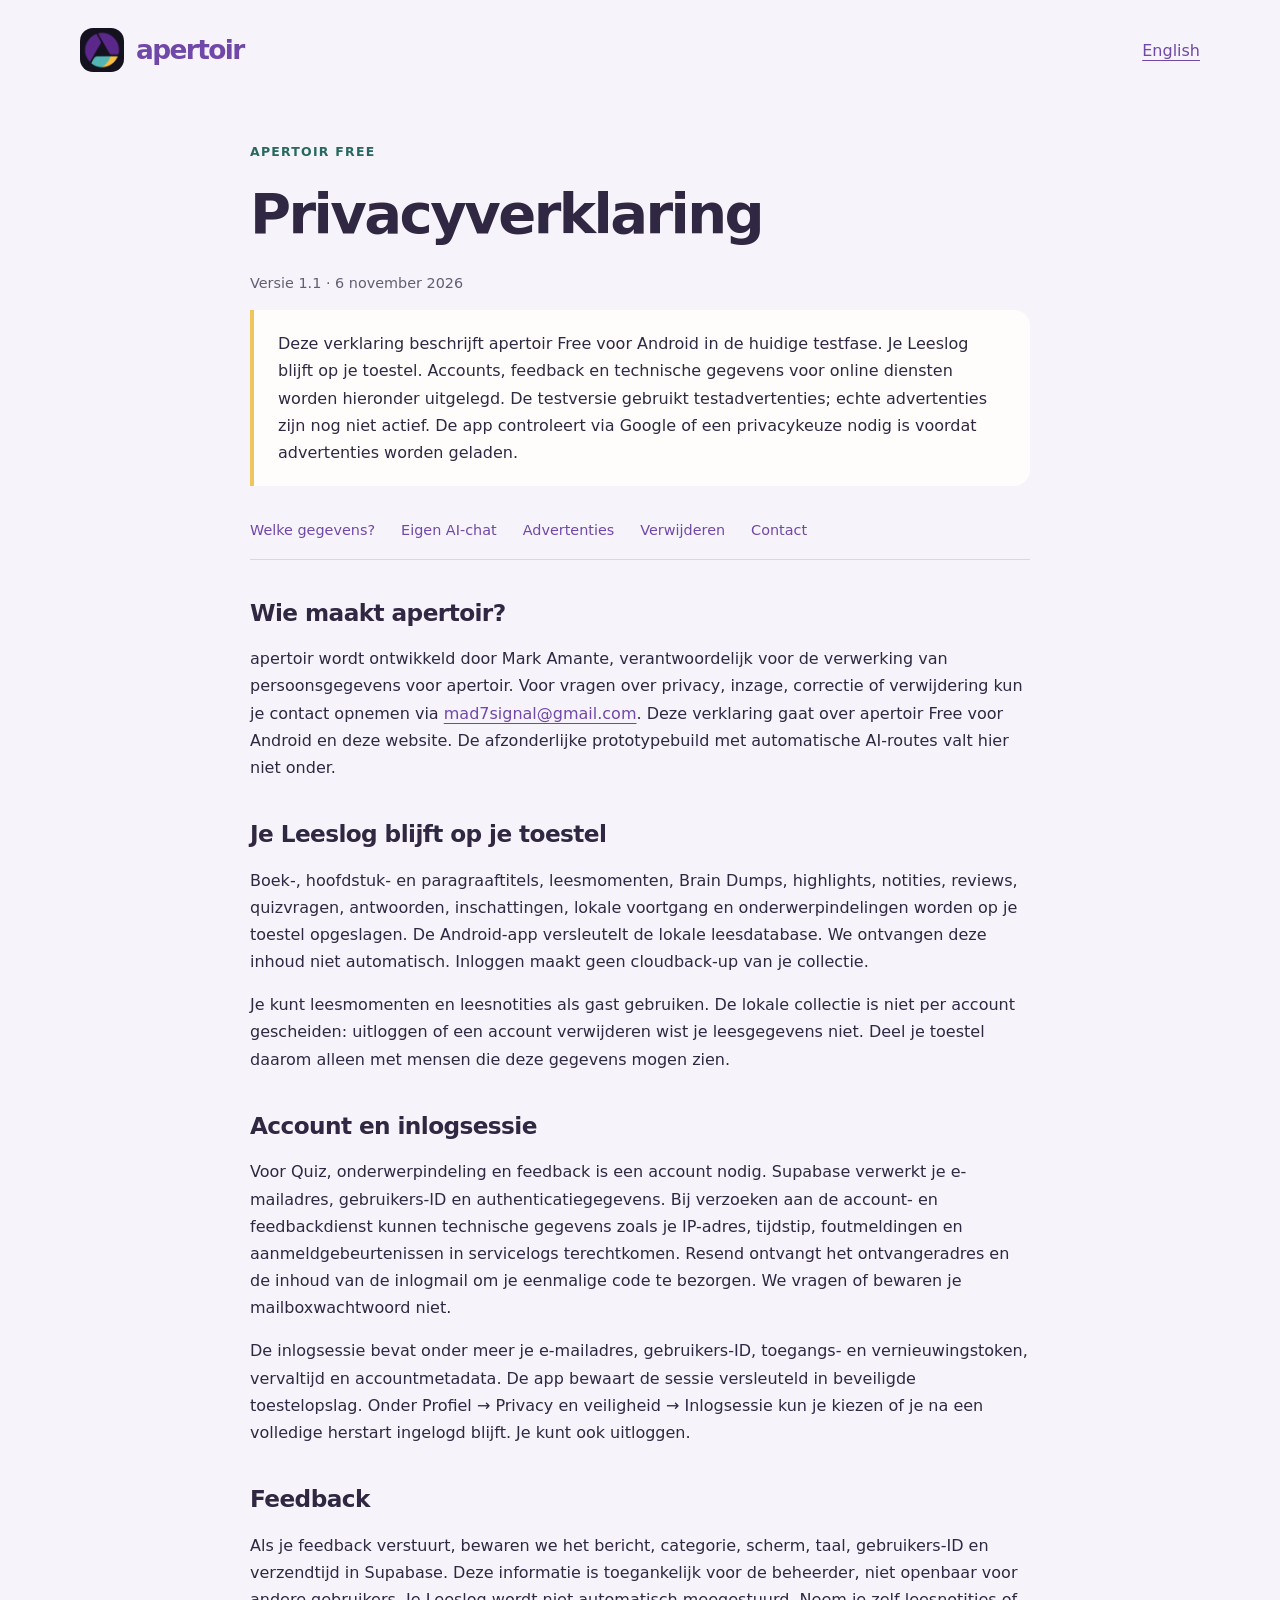
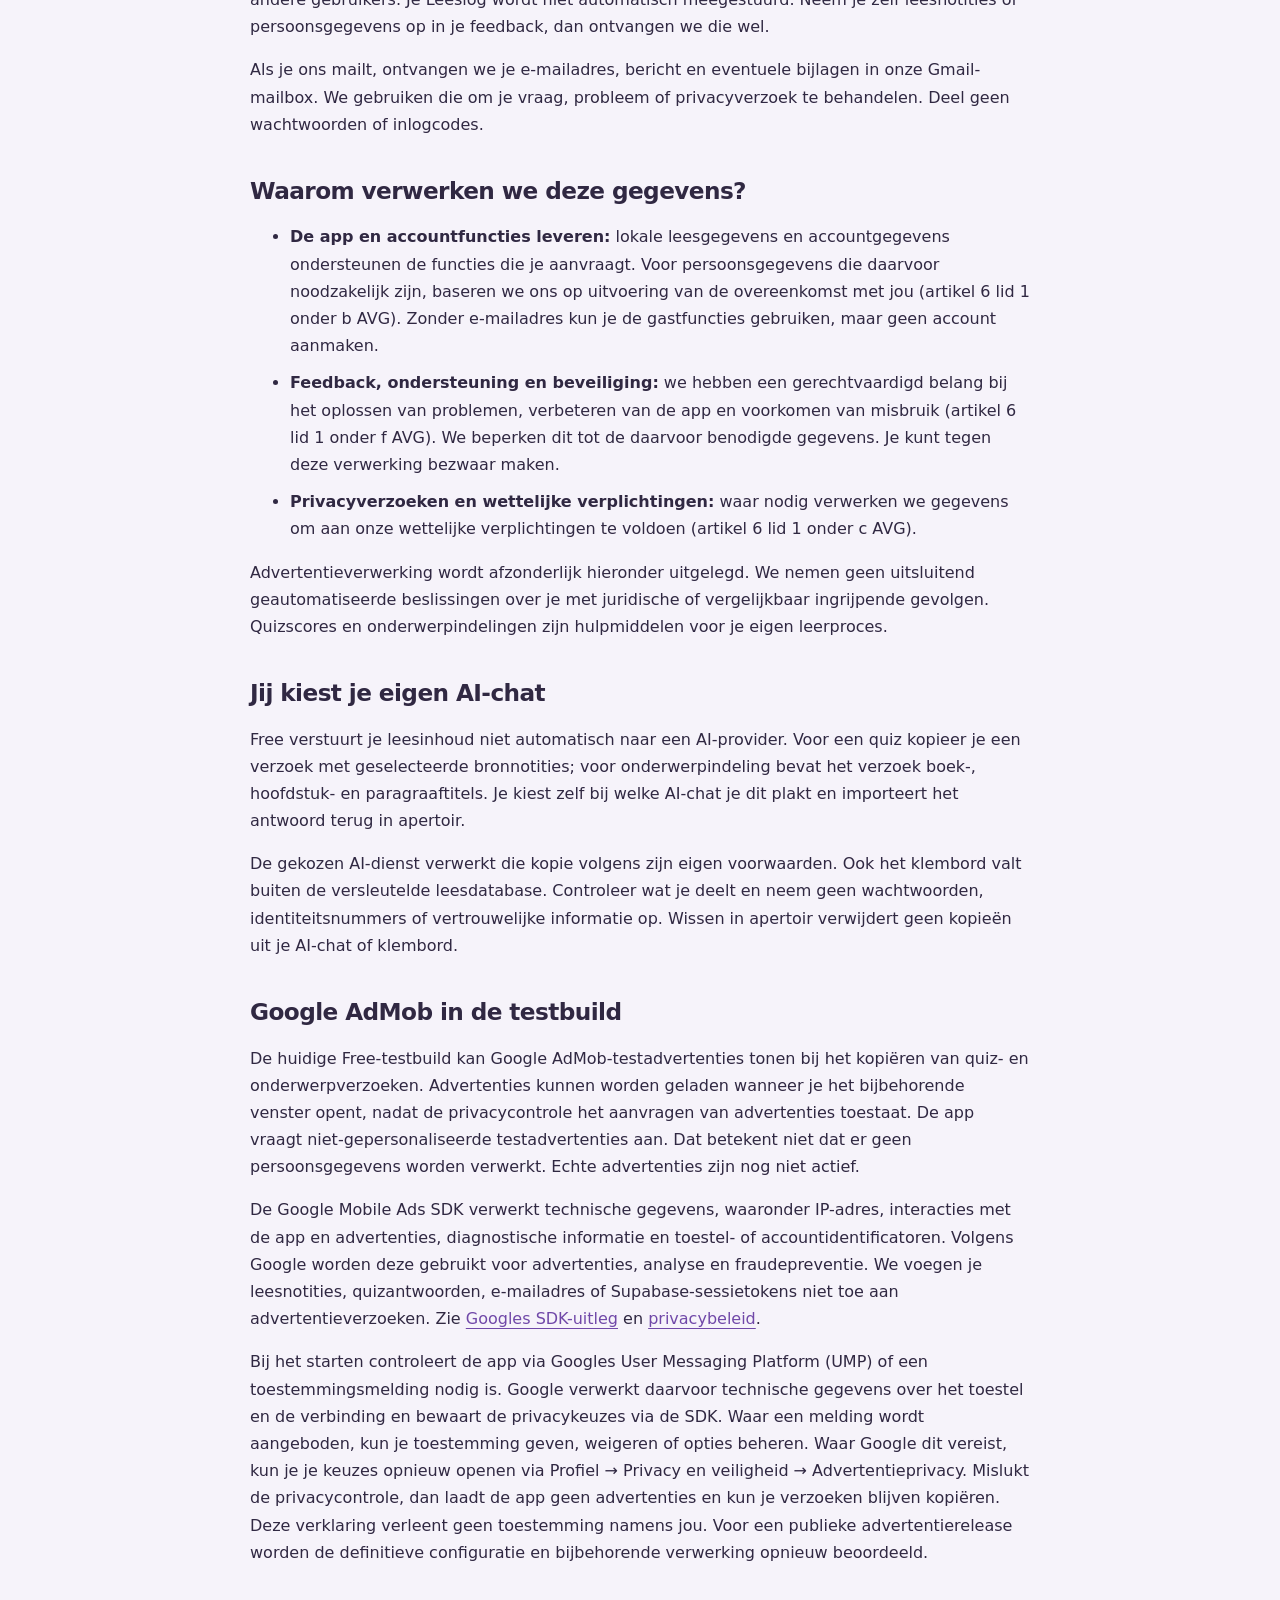
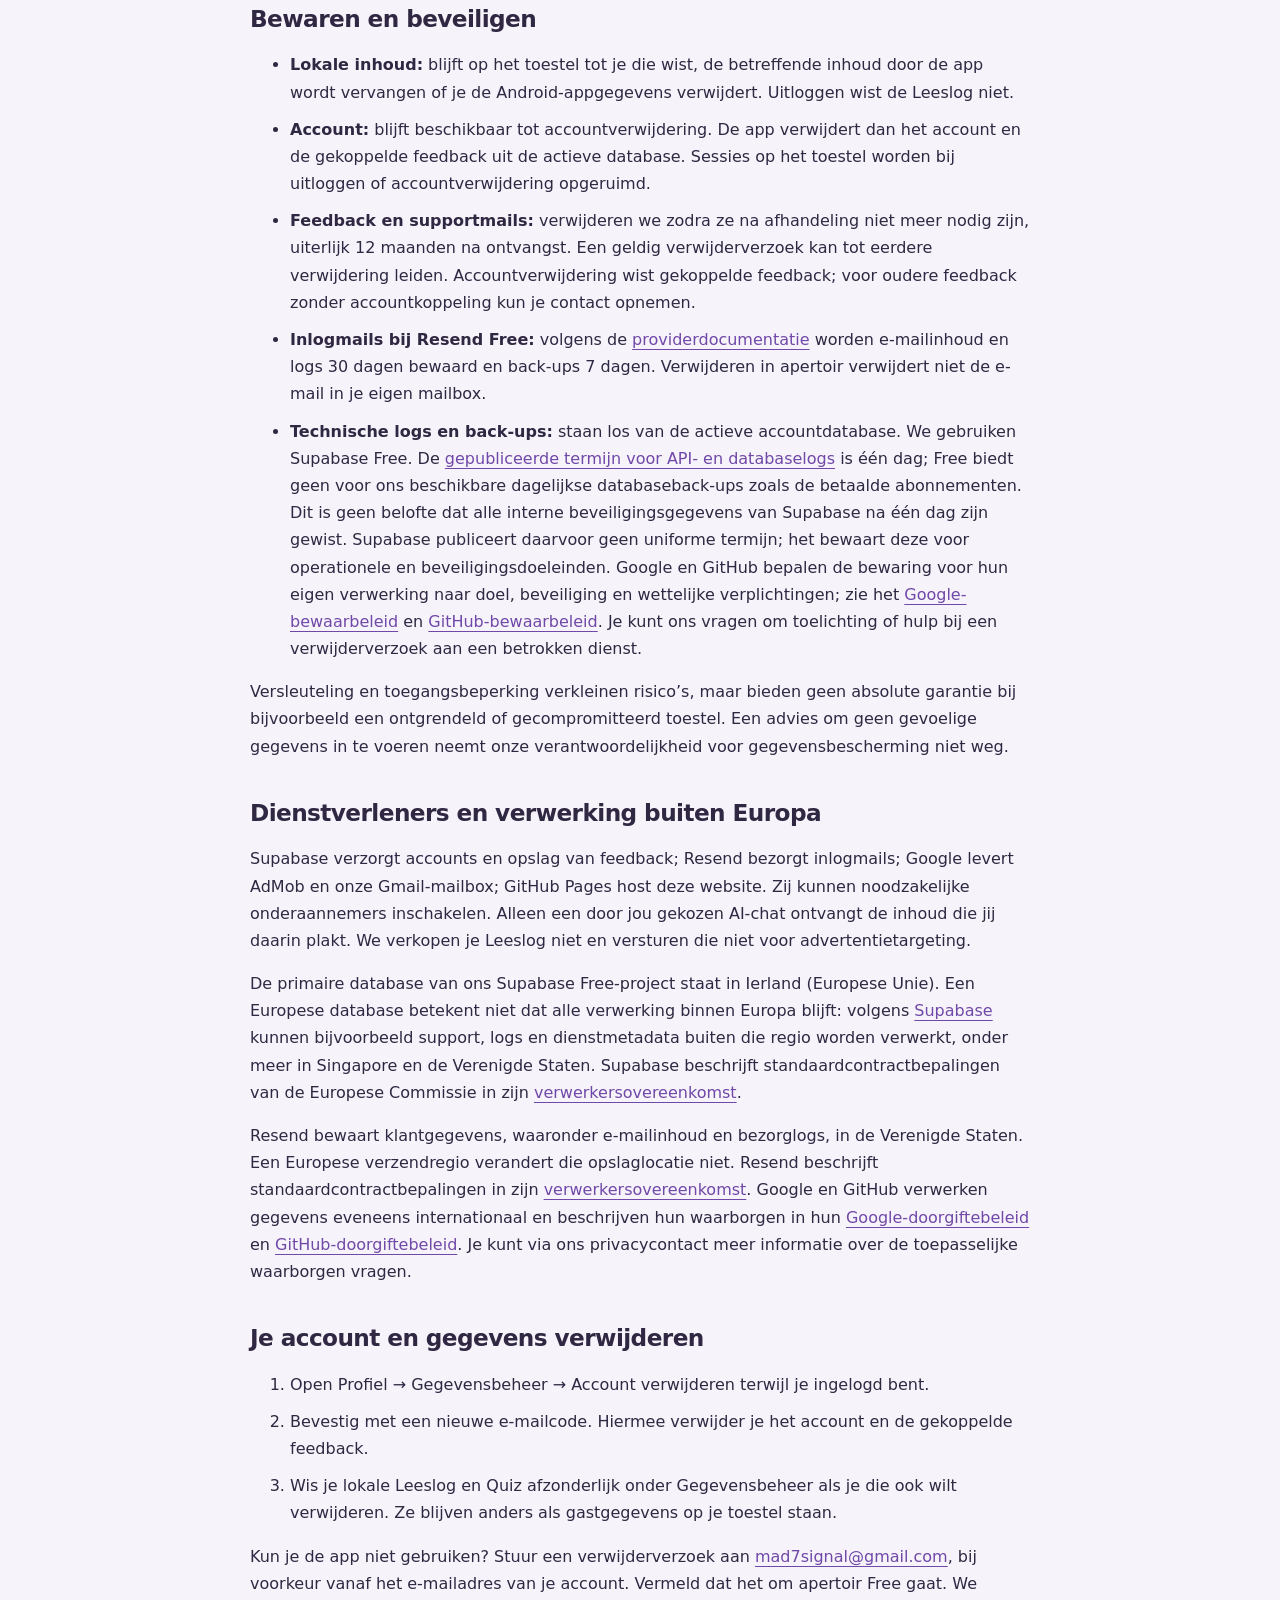
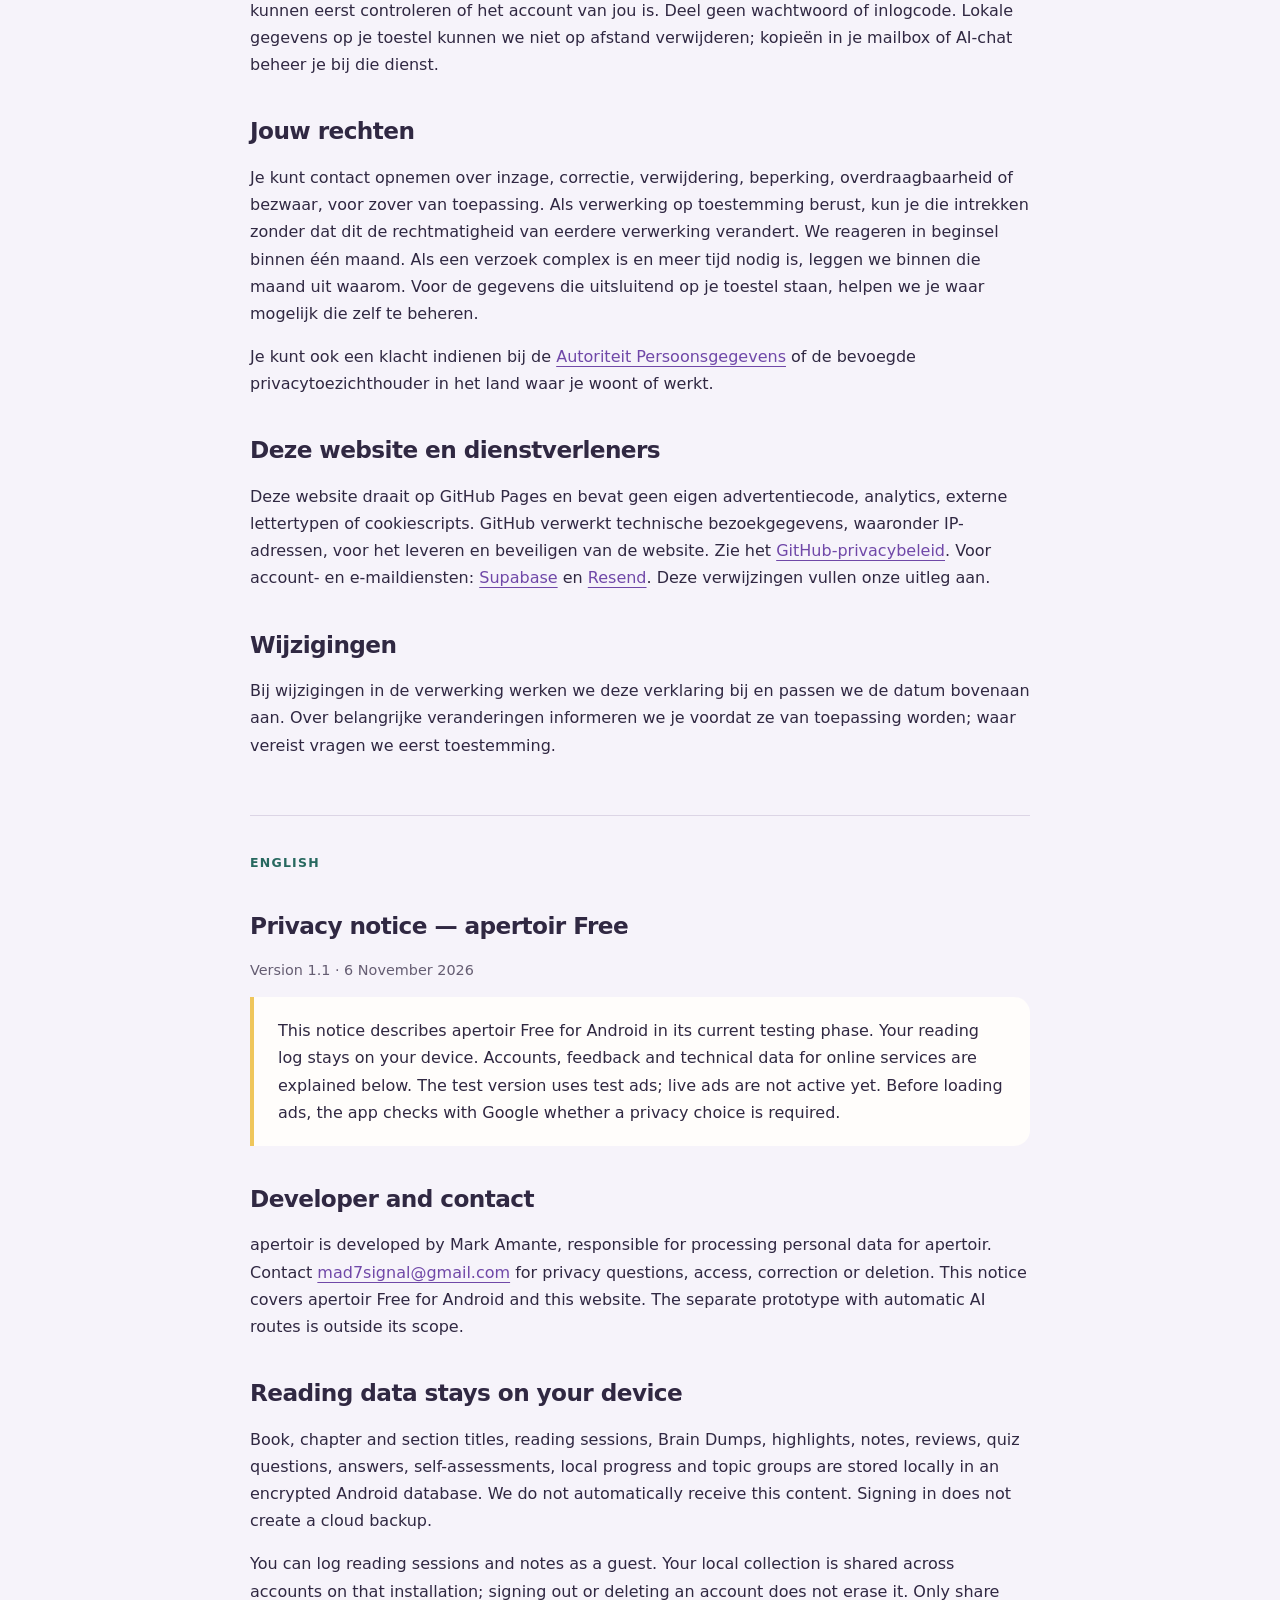
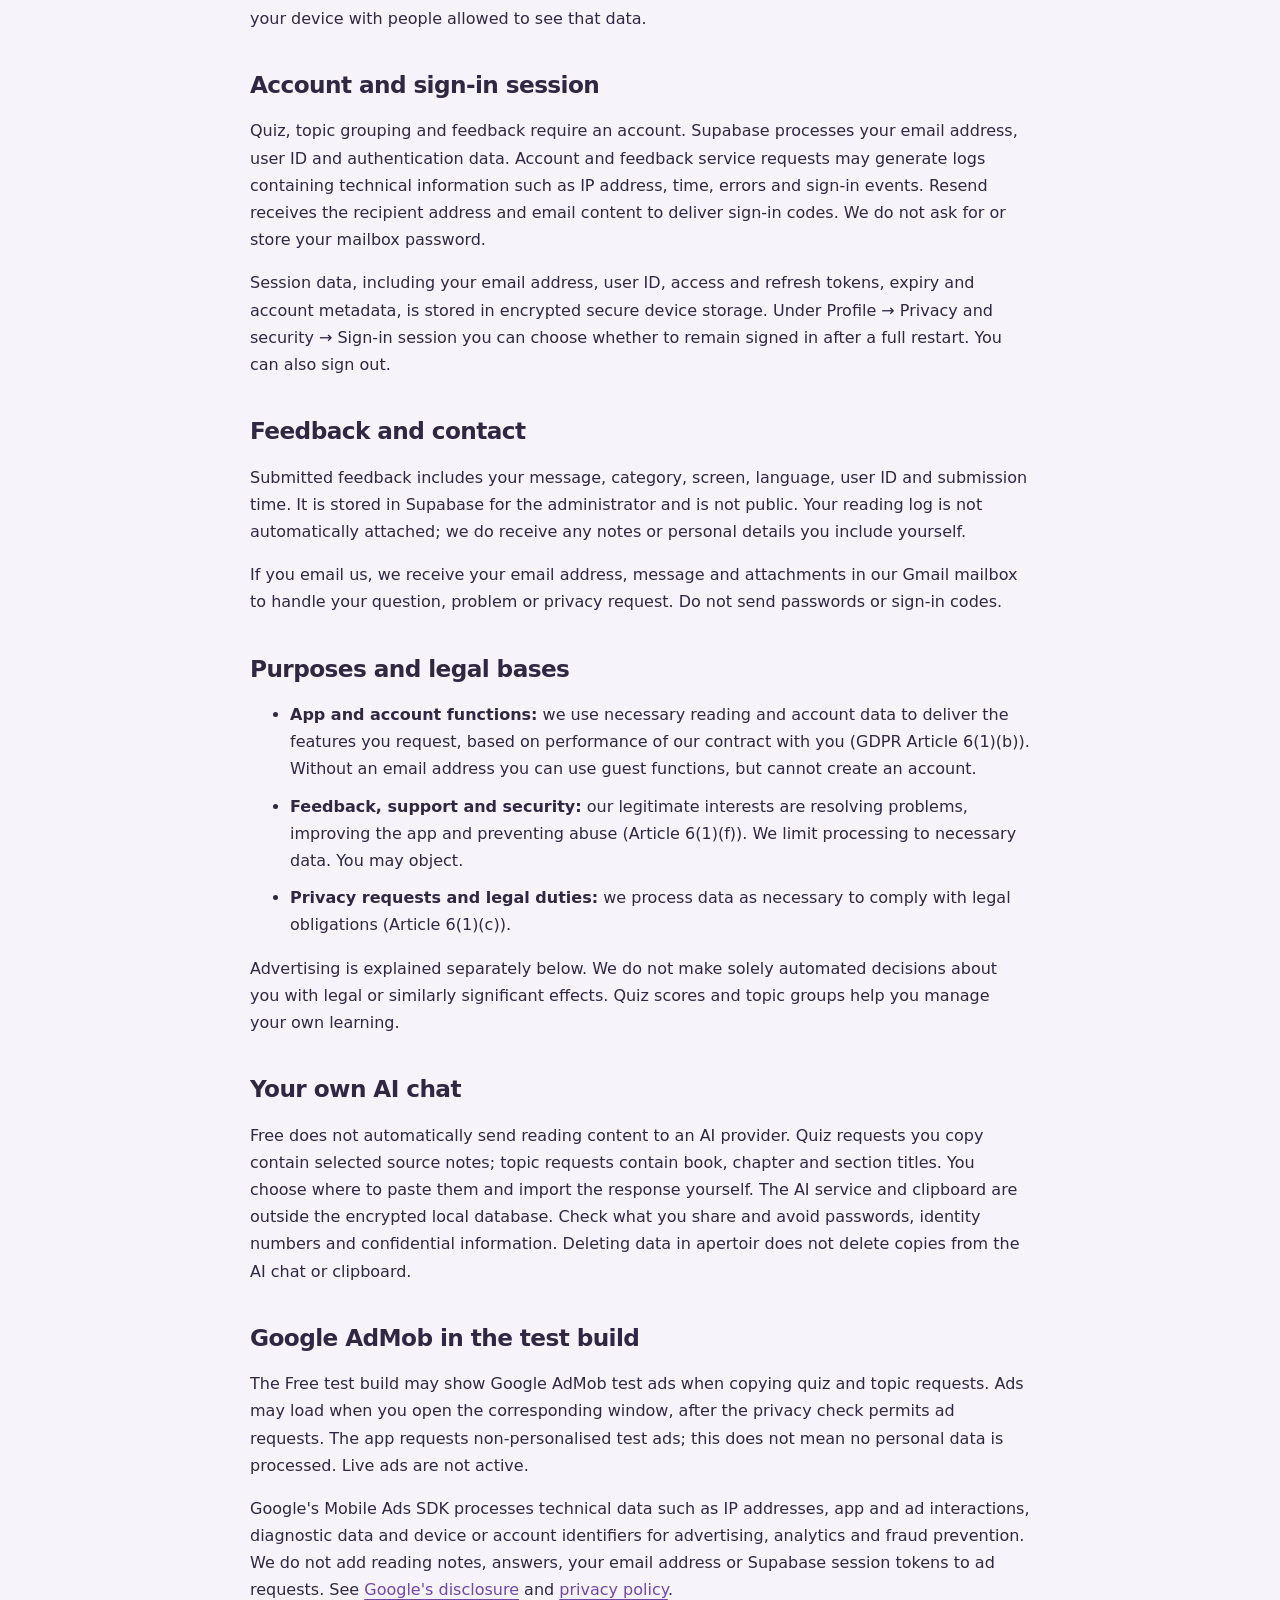
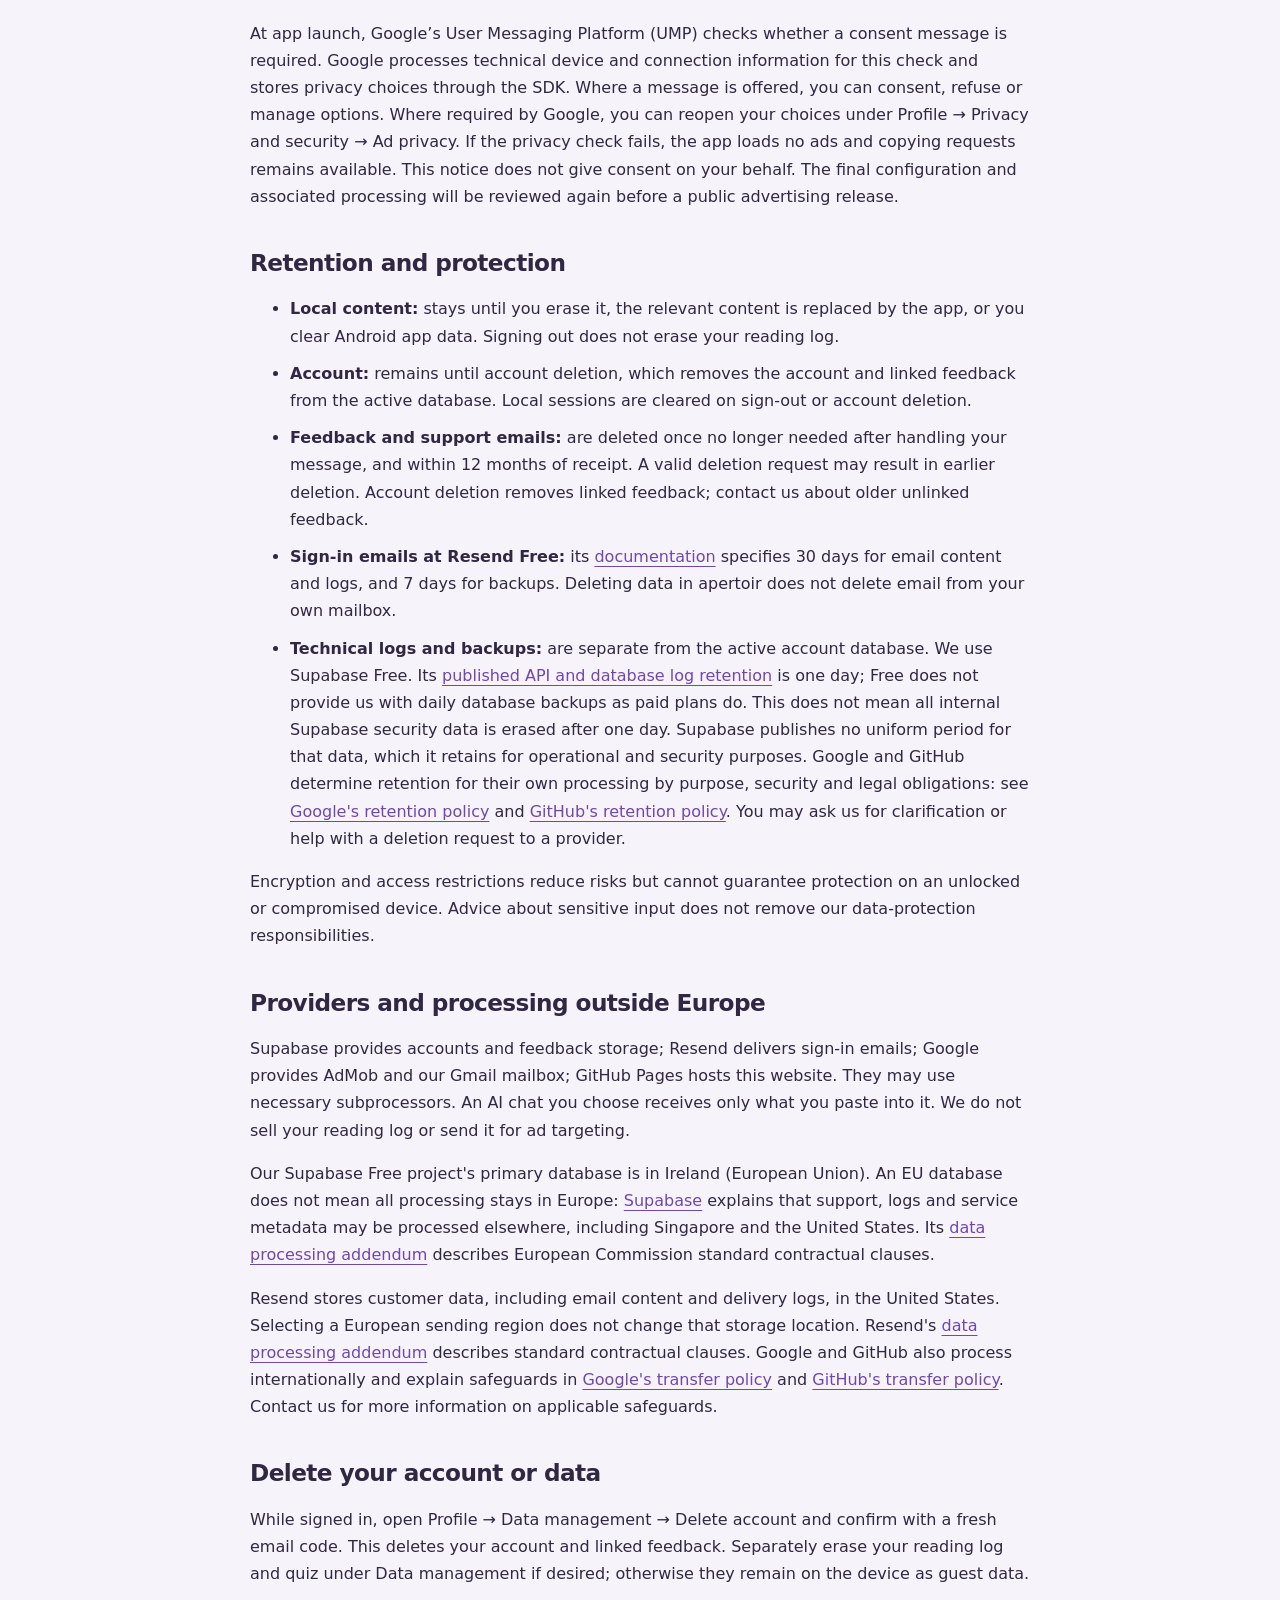
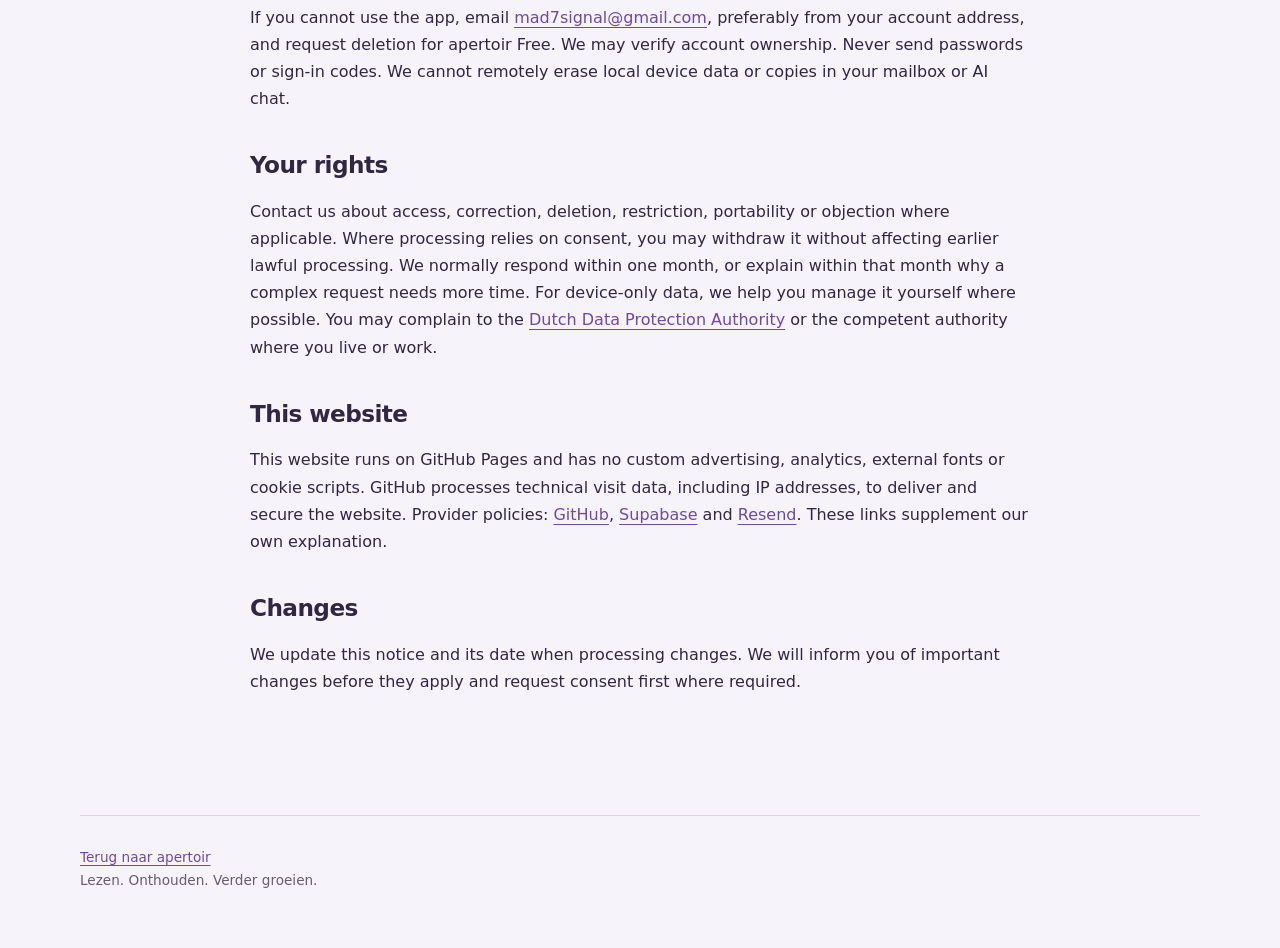
==== privacy/index.html @ d48d54c1 "Describe Free UMP privacy checks and settings" ====
<!doctype html>
<html lang="nl">
<head>
  <meta charset="utf-8">
  <meta name="viewport" content="width=device-width, initial-scale=1">
  <meta name="description" content="Privacy-informatie voor apertoir Free: leesgegevens, account, feedback, AI-chats en verwijderen.">
  <title>Privacyverklaring — apertoir Free</title>
  <link rel="icon" href="../assets/icon.png" type="image/png">
  <link rel="stylesheet" href="../assets/style.css">
</head>
<body>
  <a class="skip" href="#inhoud">Ga naar inhoud</a>
  <header class="site-header wrap"><a class="brand" href="../"><img src="../assets/icon.png" width="44" height="44" alt="">apertoir</a><a href="#english" lang="en">English</a></header>
  <main class="legal wrap" id="inhoud">
    <p class="eyebrow">apertoir Free</p><h1>Privacyverklaring</h1>
    <p class="meta">Versie 1.1 · 6 november 2026</p>
    <p class="notice">Deze verklaring beschrijft apertoir Free voor Android in de huidige testfase. Je Leeslog blijft op je toestel. Accounts, feedback en technische gegevens voor online diensten worden hieronder uitgelegd. De testversie gebruikt testadvertenties; echte advertenties zijn nog niet actief. De app controleert via Google of een privacykeuze nodig is voordat advertenties worden geladen.</p>
    <nav aria-label="Op deze pagina"><a href="#gegevens">Welke gegevens?</a><a href="#ai">Eigen AI-chat</a><a href="#advertenties">Advertenties</a><a href="#verwijderen">Verwijderen</a><a href="#contact">Contact</a></nav>
    <h2 id="contact">Wie maakt apertoir?</h2>
    <p>apertoir wordt ontwikkeld door Mark Amante, verantwoordelijk voor de verwerking van persoonsgegevens voor apertoir. Voor vragen over privacy, inzage, correctie of verwijdering kun je contact opnemen via <a href="mailto:mad7signal@gmail.com">mad7signal@gmail.com</a>. Deze verklaring gaat over apertoir Free voor Android en deze website. De afzonderlijke prototypebuild met automatische AI-routes valt hier niet onder.</p>
    <h2 id="gegevens">Je Leeslog blijft op je toestel</h2>
    <p>Boek-, hoofdstuk- en paragraaftitels, leesmomenten, Brain Dumps, highlights, notities, reviews, quizvragen, antwoorden, inschattingen, lokale voortgang en onderwerpindelingen worden op je toestel opgeslagen. De Android-app versleutelt de lokale leesdatabase. We ontvangen deze inhoud niet automatisch. Inloggen maakt geen cloudback-up van je collectie.</p>
    <p>Je kunt leesmomenten en leesnotities als gast gebruiken. De lokale collectie is niet per account gescheiden: uitloggen of een account verwijderen wist je leesgegevens niet. Deel je toestel daarom alleen met mensen die deze gegevens mogen zien.</p>
    <h2>Account en inlogsessie</h2>
    <p>Voor Quiz, onderwerpindeling en feedback is een account nodig. Supabase verwerkt je e-mailadres, gebruikers-ID en authenticatiegegevens. Bij verzoeken aan de account- en feedbackdienst kunnen technische gegevens zoals je IP-adres, tijdstip, foutmeldingen en aanmeldgebeurtenissen in servicelogs terechtkomen. Resend ontvangt het ontvangeradres en de inhoud van de inlogmail om je eenmalige code te bezorgen. We vragen of bewaren je mailboxwachtwoord niet.</p>
    <p>De inlogsessie bevat onder meer je e-mailadres, gebruikers-ID, toegangs- en vernieuwingstoken, vervaltijd en accountmetadata. De app bewaart de sessie versleuteld in beveiligde toestelopslag. Onder Profiel → Privacy en veiligheid → Inlogsessie kun je kiezen of je na een volledige herstart ingelogd blijft. Je kunt ook uitloggen.</p>
    <h2>Feedback</h2>
    <p>Als je feedback verstuurt, bewaren we het bericht, categorie, scherm, taal, gebruikers-ID en verzendtijd in Supabase. Deze informatie is toegankelijk voor de beheerder, niet openbaar voor andere gebruikers. Je Leeslog wordt niet automatisch meegestuurd. Neem je zelf leesnotities of persoonsgegevens op in je feedback, dan ontvangen we die wel.</p>
    <p>Als je ons mailt, ontvangen we je e-mailadres, bericht en eventuele bijlagen in onze Gmail-mailbox. We gebruiken die om je vraag, probleem of privacyverzoek te behandelen. Deel geen wachtwoorden of inlogcodes.</p>
    <h2>Waarom verwerken we deze gegevens?</h2>
    <ul>
      <li><strong>De app en accountfuncties leveren:</strong> lokale leesgegevens en accountgegevens ondersteunen de functies die je aanvraagt. Voor persoonsgegevens die daarvoor noodzakelijk zijn, baseren we ons op uitvoering van de overeenkomst met jou (artikel 6 lid 1 onder b AVG). Zonder e-mailadres kun je de gastfuncties gebruiken, maar geen account aanmaken.</li>
      <li><strong>Feedback, ondersteuning en beveiliging:</strong> we hebben een gerechtvaardigd belang bij het oplossen van problemen, verbeteren van de app en voorkomen van misbruik (artikel 6 lid 1 onder f AVG). We beperken dit tot de daarvoor benodigde gegevens. Je kunt tegen deze verwerking bezwaar maken.</li>
      <li><strong>Privacyverzoeken en wettelijke verplichtingen:</strong> waar nodig verwerken we gegevens om aan onze wettelijke verplichtingen te voldoen (artikel 6 lid 1 onder c AVG).</li>
    </ul>
    <p>Advertentieverwerking wordt afzonderlijk hieronder uitgelegd. We nemen geen uitsluitend geautomatiseerde beslissingen over je met juridische of vergelijkbaar ingrijpende gevolgen. Quizscores en onderwerpindelingen zijn hulpmiddelen voor je eigen leerproces.</p>
    <h2 id="ai">Jij kiest je eigen AI-chat</h2>
    <p>Free verstuurt je leesinhoud niet automatisch naar een AI-provider. Voor een quiz kopieer je een verzoek met geselecteerde bronnotities; voor onderwerpindeling bevat het verzoek boek-, hoofdstuk- en paragraaftitels. Je kiest zelf bij welke AI-chat je dit plakt en importeert het antwoord terug in apertoir.</p>
    <p>De gekozen AI-dienst verwerkt die kopie volgens zijn eigen voorwaarden. Ook het klembord valt buiten de versleutelde leesdatabase. Controleer wat je deelt en neem geen wachtwoorden, identiteitsnummers of vertrouwelijke informatie op. Wissen in apertoir verwijdert geen kopieën uit je AI-chat of klembord.</p>
    <h2 id="advertenties">Google AdMob in de testbuild</h2>
    <p>De huidige Free-testbuild kan Google AdMob-testadvertenties tonen bij het kopiëren van quiz- en onderwerpverzoeken. Advertenties kunnen worden geladen wanneer je het bijbehorende venster opent, nadat de privacycontrole het aanvragen van advertenties toestaat. De app vraagt niet-gepersonaliseerde testadvertenties aan. Dat betekent niet dat er geen persoonsgegevens worden verwerkt. Echte advertenties zijn nog niet actief.</p>
    <p>De Google Mobile Ads SDK verwerkt technische gegevens, waaronder IP-adres, interacties met de app en advertenties, diagnostische informatie en toestel- of accountidentificatoren. Volgens Google worden deze gebruikt voor advertenties, analyse en fraudepreventie. We voegen je leesnotities, quizantwoorden, e-mailadres of Supabase-sessietokens niet toe aan advertentieverzoeken. Zie <a href="https://developers.google.com/admob/android/privacy/play-data-disclosure">Googles SDK-uitleg</a> en <a href="https://policies.google.com/privacy">privacybeleid</a>.</p>
    <p>Bij het starten controleert de app via Googles User Messaging Platform (UMP) of een toestemmingsmelding nodig is. Google verwerkt daarvoor technische gegevens over het toestel en de verbinding en bewaart de privacykeuzes via de SDK. Waar een melding wordt aangeboden, kun je toestemming geven, weigeren of opties beheren. Waar Google dit vereist, kun je je keuzes opnieuw openen via Profiel → Privacy en veiligheid → Advertentieprivacy. Mislukt de privacycontrole, dan laadt de app geen advertenties en kun je verzoeken blijven kopiëren. Deze verklaring verleent geen toestemming namens jou. Voor een publieke advertentierelease worden de definitieve configuratie en bijbehorende verwerking opnieuw beoordeeld.</p>
    <h2>Bewaren en beveiligen</h2>
    <ul>
      <li><strong>Lokale inhoud:</strong> blijft op het toestel tot je die wist, de betreffende inhoud door de app wordt vervangen of je de Android-appgegevens verwijdert. Uitloggen wist de Leeslog niet.</li>
      <li><strong>Account:</strong> blijft beschikbaar tot accountverwijdering. De app verwijdert dan het account en de gekoppelde feedback uit de actieve database. Sessies op het toestel worden bij uitloggen of accountverwijdering opgeruimd.</li>
      <li><strong>Feedback en supportmails:</strong> verwijderen we zodra ze na afhandeling niet meer nodig zijn, uiterlijk 12 maanden na ontvangst. Een geldig verwijderverzoek kan tot eerdere verwijdering leiden. Accountverwijdering wist gekoppelde feedback; voor oudere feedback zonder accountkoppeling kun je contact opnemen.</li>
      <li><strong>Inlogmails bij Resend Free:</strong> volgens de <a href="https://resend.com/security/gdpr/">providerdocumentatie</a> worden e-mailinhoud en logs 30 dagen bewaard en back-ups 7 dagen. Verwijderen in apertoir verwijdert niet de e-mail in je eigen mailbox.</li>
      <li><strong>Technische logs en back-ups:</strong> staan los van de actieve accountdatabase. We gebruiken Supabase Free. De <a href="https://supabase.com/pricing">gepubliceerde termijn voor API- en databaselogs</a> is één dag; Free biedt geen voor ons beschikbare dagelijkse databaseback-ups zoals de betaalde abonnementen. Dit is geen belofte dat alle interne beveiligingsgegevens van Supabase na één dag zijn gewist. Supabase publiceert daarvoor geen uniforme termijn; het bewaart deze voor operationele en beveiligingsdoeleinden. Google en GitHub bepalen de bewaring voor hun eigen verwerking naar doel, beveiliging en wettelijke verplichtingen; zie het <a href="https://policies.google.com/technologies/retention">Google-bewaarbeleid</a> en <a href="https://docs.github.com/en/site-policy/privacy-policies/github-general-privacy-statement#security-and-retention">GitHub-bewaarbeleid</a>. Je kunt ons vragen om toelichting of hulp bij een verwijderverzoek aan een betrokken dienst.</li>
    </ul>
    <p>Versleuteling en toegangsbeperking verkleinen risico’s, maar bieden geen absolute garantie bij bijvoorbeeld een ontgrendeld of gecompromitteerd toestel. Een advies om geen gevoelige gegevens in te voeren neemt onze verantwoordelijkheid voor gegevensbescherming niet weg.</p>
    <h2 id="dienstverleners">Dienstverleners en verwerking buiten Europa</h2>
    <p>Supabase verzorgt accounts en opslag van feedback; Resend bezorgt inlogmails; Google levert AdMob en onze Gmail-mailbox; GitHub Pages host deze website. Zij kunnen noodzakelijke onderaannemers inschakelen. Alleen een door jou gekozen AI-chat ontvangt de inhoud die jij daarin plakt. We verkopen je Leeslog niet en versturen die niet voor advertentietargeting.</p>
    <p>De primaire database van ons Supabase Free-project staat in Ierland (Europese Unie). Een Europese database betekent niet dat alle verwerking binnen Europa blijft: volgens <a href="https://supabase.com/legal/privacy-resources/data-residency-and-transfers-faq">Supabase</a> kunnen bijvoorbeeld support, logs en dienstmetadata buiten die regio worden verwerkt, onder meer in Singapore en de Verenigde Staten. Supabase beschrijft standaardcontractbepalingen van de Europese Commissie in zijn <a href="https://supabase.com/legal/customer-resources/data-processing-addendum">verwerkersovereenkomst</a>.</p>
    <p>Resend bewaart klantgegevens, waaronder e-mailinhoud en bezorglogs, in de Verenigde Staten. Een Europese verzendregio verandert die opslaglocatie niet. Resend beschrijft standaardcontractbepalingen in zijn <a href="https://resend.com/legal/dpa">verwerkersovereenkomst</a>. Google en GitHub verwerken gegevens eveneens internationaal en beschrijven hun waarborgen in hun <a href="https://policies.google.com/privacy/frameworks">Google-doorgiftebeleid</a> en <a href="https://docs.github.com/en/site-policy/privacy-policies/github-general-privacy-statement#international-data-transfers">GitHub-doorgiftebeleid</a>. Je kunt via ons privacycontact meer informatie over de toepasselijke waarborgen vragen.</p>
    <h2 id="verwijderen">Je account en gegevens verwijderen</h2>
    <ol><li>Open Profiel → Gegevensbeheer → Account verwijderen terwijl je ingelogd bent.</li><li>Bevestig met een nieuwe e-mailcode. Hiermee verwijder je het account en de gekoppelde feedback.</li><li>Wis je lokale Leeslog en Quiz afzonderlijk onder Gegevensbeheer als je die ook wilt verwijderen. Ze blijven anders als gastgegevens op je toestel staan.</li></ol>
    <p>Kun je de app niet gebruiken? Stuur een verwijderverzoek aan <a href="mailto:mad7signal@gmail.com?subject=apertoir%20Free%20-%20verwijderverzoek">mad7signal@gmail.com</a>, bij voorkeur vanaf het e-mailadres van je account. Vermeld dat het om apertoir Free gaat. We kunnen eerst controleren of het account van jou is. Deel geen wachtwoord of inlogcode. Lokale gegevens op je toestel kunnen we niet op afstand verwijderen; kopieën in je mailbox of AI-chat beheer je bij die dienst.</p>
    <h2>Jouw rechten</h2>
    <p>Je kunt contact opnemen over inzage, correctie, verwijdering, beperking, overdraagbaarheid of bezwaar, voor zover van toepassing. Als verwerking op toestemming berust, kun je die intrekken zonder dat dit de rechtmatigheid van eerdere verwerking verandert. We reageren in beginsel binnen één maand. Als een verzoek complex is en meer tijd nodig is, leggen we binnen die maand uit waarom. Voor de gegevens die uitsluitend op je toestel staan, helpen we je waar mogelijk die zelf te beheren.</p>
    <p>Je kunt ook een klacht indienen bij de <a href="https://autoriteitpersoonsgegevens.nl/">Autoriteit Persoonsgegevens</a> of de bevoegde privacytoezichthouder in het land waar je woont of werkt.</p>
    <h2>Deze website en dienstverleners</h2>
    <p>Deze website draait op GitHub Pages en bevat geen eigen advertentiecode, analytics, externe lettertypen of cookiescripts. GitHub verwerkt technische bezoekgegevens, waaronder IP-adressen, voor het leveren en beveiligen van de website. Zie het <a href="https://docs.github.com/en/site-policy/privacy-policies/github-general-privacy-statement">GitHub-privacybeleid</a>. Voor account- en e-maildiensten: <a href="https://supabase.com/privacy">Supabase</a> en <a href="https://resend.com/legal/privacy-policy">Resend</a>. Deze verwijzingen vullen onze uitleg aan.</p>
    <h2>Wijzigingen</h2><p>Bij wijzigingen in de verwerking werken we deze verklaring bij en passen we de datum bovenaan aan. Over belangrijke veranderingen informeren we je voordat ze van toepassing worden; waar vereist vragen we eerst toestemming.</p>
    <section class="language-section" id="english" lang="en" aria-labelledby="english-title">
      <p class="eyebrow">English</p><h2 id="english-title">Privacy notice — apertoir Free</h2>
      <p class="meta">Version 1.1 · 6 November 2026</p>
      <p class="notice">This notice describes apertoir Free for Android in its current testing phase. Your reading log stays on your device. Accounts, feedback and technical data for online services are explained below. The test version uses test ads; live ads are not active yet. Before loading ads, the app checks with Google whether a privacy choice is required.</p>
      <h2>Developer and contact</h2><p>apertoir is developed by Mark Amante, responsible for processing personal data for apertoir. Contact <a href="mailto:mad7signal@gmail.com">mad7signal@gmail.com</a> for privacy questions, access, correction or deletion. This notice covers apertoir Free for Android and this website. The separate prototype with automatic AI routes is outside its scope.</p>
      <h2>Reading data stays on your device</h2><p>Book, chapter and section titles, reading sessions, Brain Dumps, highlights, notes, reviews, quiz questions, answers, self-assessments, local progress and topic groups are stored locally in an encrypted Android database. We do not automatically receive this content. Signing in does not create a cloud backup.</p><p>You can log reading sessions and notes as a guest. Your local collection is shared across accounts on that installation; signing out or deleting an account does not erase it. Only share your device with people allowed to see that data.</p>
      <h2>Account and sign-in session</h2><p>Quiz, topic grouping and feedback require an account. Supabase processes your email address, user ID and authentication data. Account and feedback service requests may generate logs containing technical information such as IP address, time, errors and sign-in events. Resend receives the recipient address and email content to deliver sign-in codes. We do not ask for or store your mailbox password.</p><p>Session data, including your email address, user ID, access and refresh tokens, expiry and account metadata, is stored in encrypted secure device storage. Under Profile → Privacy and security → Sign-in session you can choose whether to remain signed in after a full restart. You can also sign out.</p>
      <h2>Feedback and contact</h2><p>Submitted feedback includes your message, category, screen, language, user ID and submission time. It is stored in Supabase for the administrator and is not public. Your reading log is not automatically attached; we do receive any notes or personal details you include yourself.</p><p>If you email us, we receive your email address, message and attachments in our Gmail mailbox to handle your question, problem or privacy request. Do not send passwords or sign-in codes.</p>
      <h2>Purposes and legal bases</h2>
      <ul>
        <li><strong>App and account functions:</strong> we use necessary reading and account data to deliver the features you request, based on performance of our contract with you (GDPR Article 6(1)(b)). Without an email address you can use guest functions, but cannot create an account.</li>
        <li><strong>Feedback, support and security:</strong> our legitimate interests are resolving problems, improving the app and preventing abuse (Article 6(1)(f)). We limit processing to necessary data. You may object.</li>
        <li><strong>Privacy requests and legal duties:</strong> we process data as necessary to comply with legal obligations (Article 6(1)(c)).</li>
      </ul>
      <p>Advertising is explained separately below. We do not make solely automated decisions about you with legal or similarly significant effects. Quiz scores and topic groups help you manage your own learning.</p>
      <h2>Your own AI chat</h2><p>Free does not automatically send reading content to an AI provider. Quiz requests you copy contain selected source notes; topic requests contain book, chapter and section titles. You choose where to paste them and import the response yourself. The AI service and clipboard are outside the encrypted local database. Check what you share and avoid passwords, identity numbers and confidential information. Deleting data in apertoir does not delete copies from the AI chat or clipboard.</p>
      <h2>Google AdMob in the test build</h2><p>The Free test build may show Google AdMob test ads when copying quiz and topic requests. Ads may load when you open the corresponding window, after the privacy check permits ad requests. The app requests non-personalised test ads; this does not mean no personal data is processed. Live ads are not active.</p><p>Google's Mobile Ads SDK processes technical data such as IP addresses, app and ad interactions, diagnostic data and device or account identifiers for advertising, analytics and fraud prevention. We do not add reading notes, answers, your email address or Supabase session tokens to ad requests. See <a href="https://developers.google.com/admob/android/privacy/play-data-disclosure">Google's disclosure</a> and <a href="https://policies.google.com/privacy">privacy policy</a>.</p><p>At app launch, Google’s User Messaging Platform (UMP) checks whether a consent message is required. Google processes technical device and connection information for this check and stores privacy choices through the SDK. Where a message is offered, you can consent, refuse or manage options. Where required by Google, you can reopen your choices under Profile → Privacy and security → Ad privacy. If the privacy check fails, the app loads no ads and copying requests remains available. This notice does not give consent on your behalf. The final configuration and associated processing will be reviewed again before a public advertising release.</p>
      <h2>Retention and protection</h2>
      <ul>
        <li><strong>Local content:</strong> stays until you erase it, the relevant content is replaced by the app, or you clear Android app data. Signing out does not erase your reading log.</li>
        <li><strong>Account:</strong> remains until account deletion, which removes the account and linked feedback from the active database. Local sessions are cleared on sign-out or account deletion.</li>
        <li><strong>Feedback and support emails:</strong> are deleted once no longer needed after handling your message, and within 12 months of receipt. A valid deletion request may result in earlier deletion. Account deletion removes linked feedback; contact us about older unlinked feedback.</li>
        <li><strong>Sign-in emails at Resend Free:</strong> its <a href="https://resend.com/security/gdpr/">documentation</a> specifies 30 days for email content and logs, and 7 days for backups. Deleting data in apertoir does not delete email from your own mailbox.</li>
        <li><strong>Technical logs and backups:</strong> are separate from the active account database. We use Supabase Free. Its <a href="https://supabase.com/pricing">published API and database log retention</a> is one day; Free does not provide us with daily database backups as paid plans do. This does not mean all internal Supabase security data is erased after one day. Supabase publishes no uniform period for that data, which it retains for operational and security purposes. Google and GitHub determine retention for their own processing by purpose, security and legal obligations: see <a href="https://policies.google.com/technologies/retention">Google's retention policy</a> and <a href="https://docs.github.com/en/site-policy/privacy-policies/github-general-privacy-statement#security-and-retention">GitHub's retention policy</a>. You may ask us for clarification or help with a deletion request to a provider.</li>
      </ul>
      <p>Encryption and access restrictions reduce risks but cannot guarantee protection on an unlocked or compromised device. Advice about sensitive input does not remove our data-protection responsibilities.</p>
      <h2>Providers and processing outside Europe</h2><p>Supabase provides accounts and feedback storage; Resend delivers sign-in emails; Google provides AdMob and our Gmail mailbox; GitHub Pages hosts this website. They may use necessary subprocessors. An AI chat you choose receives only what you paste into it. We do not sell your reading log or send it for ad targeting.</p><p>Our Supabase Free project's primary database is in Ireland (European Union). An EU database does not mean all processing stays in Europe: <a href="https://supabase.com/legal/privacy-resources/data-residency-and-transfers-faq">Supabase</a> explains that support, logs and service metadata may be processed elsewhere, including Singapore and the United States. Its <a href="https://supabase.com/legal/customer-resources/data-processing-addendum">data processing addendum</a> describes European Commission standard contractual clauses.</p><p>Resend stores customer data, including email content and delivery logs, in the United States. Selecting a European sending region does not change that storage location. Resend's <a href="https://resend.com/legal/dpa">data processing addendum</a> describes standard contractual clauses. Google and GitHub also process internationally and explain safeguards in <a href="https://policies.google.com/privacy/frameworks">Google's transfer policy</a> and <a href="https://docs.github.com/en/site-policy/privacy-policies/github-general-privacy-statement#international-data-transfers">GitHub's transfer policy</a>. Contact us for more information on applicable safeguards.</p>
      <h2 id="delete-account">Delete your account or data</h2><p>While signed in, open Profile → Data management → Delete account and confirm with a fresh email code. This deletes your account and linked feedback. Separately erase your reading log and quiz under Data management if desired; otherwise they remain on the device as guest data.</p><p>If you cannot use the app, email <a href="mailto:mad7signal@gmail.com?subject=apertoir%20Free%20-%20account%20deletion">mad7signal@gmail.com</a>, preferably from your account address, and request deletion for apertoir Free. We may verify account ownership. Never send passwords or sign-in codes. We cannot remotely erase local device data or copies in your mailbox or AI chat.</p>
      <h2>Your rights</h2><p>Contact us about access, correction, deletion, restriction, portability or objection where applicable. Where processing relies on consent, you may withdraw it without affecting earlier lawful processing. We normally respond within one month, or explain within that month why a complex request needs more time. For device-only data, we help you manage it yourself where possible. You may complain to the <a href="https://autoriteitpersoonsgegevens.nl/en">Dutch Data Protection Authority</a> or the competent authority where you live or work.</p>
      <h2>This website</h2><p>This website runs on GitHub Pages and has no custom advertising, analytics, external fonts or cookie scripts. GitHub processes technical visit data, including IP addresses, to deliver and secure the website. Provider policies: <a href="https://docs.github.com/en/site-policy/privacy-policies/github-general-privacy-statement">GitHub</a>, <a href="https://supabase.com/privacy">Supabase</a> and <a href="https://resend.com/legal/privacy-policy">Resend</a>. These links supplement our own explanation.</p>
      <h2>Changes</h2><p>We update this notice and its date when processing changes. We will inform you of important changes before they apply and request consent first where required.</p>
    </section>
  </main>
  <footer class="site-footer wrap"><a href="../">Terug naar apertoir</a><p>Lezen. Onthouden. Verder groeien.</p></footer>
</body>
</html>
---- assets/style.css ----
:root{color-scheme:light;--bg:#f6f3fa;--paper:#fffdfb;--ink:#302842;--muted:#655d72;--purple:#7048a8;--teal:#27685f;--gold:#efc65b;--line:#dcd5e5}
*{box-sizing:border-box}html{scroll-behavior:smooth;scroll-padding-top:2rem}body{margin:0;background:var(--bg);color:var(--ink);font:1rem/1.7 system-ui,-apple-system,BlinkMacSystemFont,"Segoe UI",sans-serif}a{color:var(--purple);text-underline-offset:.25em}a:hover{text-decoration-thickness:2px}a:focus-visible{outline:3px solid var(--teal);outline-offset:5px;border-radius:4px}img{max-width:100%;height:auto}.wrap{width:min(1120px,calc(100% - 48px));margin-inline:auto}.skip{position:absolute;top:-100px;background:var(--paper);padding:12px;z-index:10}.skip:focus{top:8px}.site-header{display:flex;align-items:center;justify-content:space-between;gap:24px;padding-block:28px}.brand{display:inline-flex;align-items:center;gap:12px;color:var(--purple);font-size:1.65rem;font-weight:750;letter-spacing:-.06em;text-decoration:none}.brand img{width:44px;height:44px;border-radius:13px}nav{display:flex;gap:26px;flex-wrap:wrap}nav a{font-size:.9rem;text-decoration:none}h1,h2,h3,p{margin-top:0}h1,h2,h3{line-height:1.13;letter-spacing:-.045em}h1{font-size:clamp(2.7rem,5.8vw,4.8rem);font-weight:650;margin-bottom:26px}h1 em{font-style:normal;color:var(--purple)}h2{font-size:clamp(1.9rem,3vw,2.8rem);font-weight:620}h3{font-size:1.35rem;font-weight:650}.eyebrow{color:var(--teal);font-size:.78rem;font-weight:750;letter-spacing:.1em;text-transform:uppercase;margin-bottom:20px}.hero{display:grid;grid-template-columns:1.3fr 1fr;gap:72px;align-items:center;padding-block:60px 90px}.lead{font-size:1.16rem;color:var(--muted);max-width:38ch;margin-bottom:30px}.primary{display:inline-flex;align-items:center;gap:32px;background:var(--gold);border-radius:100px;padding:14px 23px;color:var(--ink);font-weight:650;text-decoration:none}.small{font-size:.85rem;color:var(--muted);max-width:40ch;margin:18px 0 0}.reading-note{background:linear-gradient(140deg,#e9e1f5,#e7efeb);border-radius:38px;padding:32px 34px;box-shadow:0 20px 48px #3028420a}.note-top{display:flex;align-items:center;justify-content:space-between;gap:12px;color:var(--teal);font-size:.8rem}.sun{font-size:2.5rem;color:var(--teal)}.note-heading{font-size:3.3rem;line-height:1.08;letter-spacing:-.05em;font-weight:600;margin:24px 0 30px;color:var(--purple)}.note-line{display:flex;align-items:baseline;gap:18px;border-top:1px solid #30284218;padding:16px 0}.note-line span{font-size:.8rem;color:var(--teal)}.note-line p{margin:0}.note-footer{font-size:.78rem;color:var(--muted);margin:22px 0 0}.features{padding-block:30px 80px}.feature-grid{display:grid;grid-template-columns:repeat(3,1fr);gap:32px;margin-top:38px}.feature-grid article{border-top:1px solid var(--line);padding-top:24px}.feature-grid p{color:var(--muted);font-size:.95rem}.step{display:block;color:var(--teal);font-size:.8rem;font-weight:650;margin-bottom:20px}.availability{background:var(--paper);border-radius:32px;padding:42px;display:grid;grid-template-columns:1.2fr 1fr;gap:60px;align-items:center}.availability p:not(.eyebrow){color:var(--muted);max-width:45ch;margin-bottom:0}.store-list{display:grid;gap:16px}.store-status{border:1px solid var(--line);border-radius:18px;padding:20px 24px}.store-status span,.store-status strong{display:block}.store-status span{font-size:1.2rem;font-weight:650}.store-status strong{font-size:.85rem;color:var(--muted);font-weight:400}.site-footer{margin-top:64px;padding-block:30px 42px;border-top:1px solid var(--line);font-size:.85rem;color:var(--muted)}.brand-text{font-size:1.5rem;font-weight:750;letter-spacing:-.06em;color:var(--purple);margin-bottom:8px}.site-footer nav{margin-top:20px}.legal{max-width:780px;padding-block:40px}.legal h1{font-size:clamp(2rem,5vw,3.5rem)}.legal h2{font-size:1.45rem;letter-spacing:-.025em;margin-top:40px}.legal p,.legal li{overflow-wrap:anywhere}.legal li{margin-bottom:10px}.legal .notice{border-left:4px solid var(--gold);background:var(--paper);padding:20px 24px;border-radius:0 16px 16px 0}.legal .meta{color:var(--muted);font-size:.9rem}.legal nav{padding-block:16px;border-bottom:1px solid var(--line)}.legal a{overflow-wrap:anywhere}.language-section{border-top:1px solid var(--line);margin-top:56px;padding-top:36px}
@media(max-width:760px){.wrap{width:calc(100% - 36px)}.site-header{padding-block:20px}.site-header nav{gap:14px}.hero{grid-template-columns:1fr;gap:36px;padding-block:30px 50px}.reading-note{max-width:480px;width:100%;padding:28px}.note-heading{font-size:2.8rem}.feature-grid{grid-template-columns:1fr;gap:18px}.features{padding-bottom:44px}.availability{grid-template-columns:1fr;padding:28px;gap:28px}.site-footer{margin-top:40px}.brand{font-size:1.4rem}.brand img{width:36px;height:36px}.legal{padding-block:26px}}
@media(prefers-reduced-motion:reduce){html{scroll-behavior:auto}}
@media print{body{background:white;color:black}.site-header,.site-footer,.skip{display:none}.wrap{width:100%}.legal{max-width:none}.legal .notice{border:1px solid #999}a{color:inherit}}
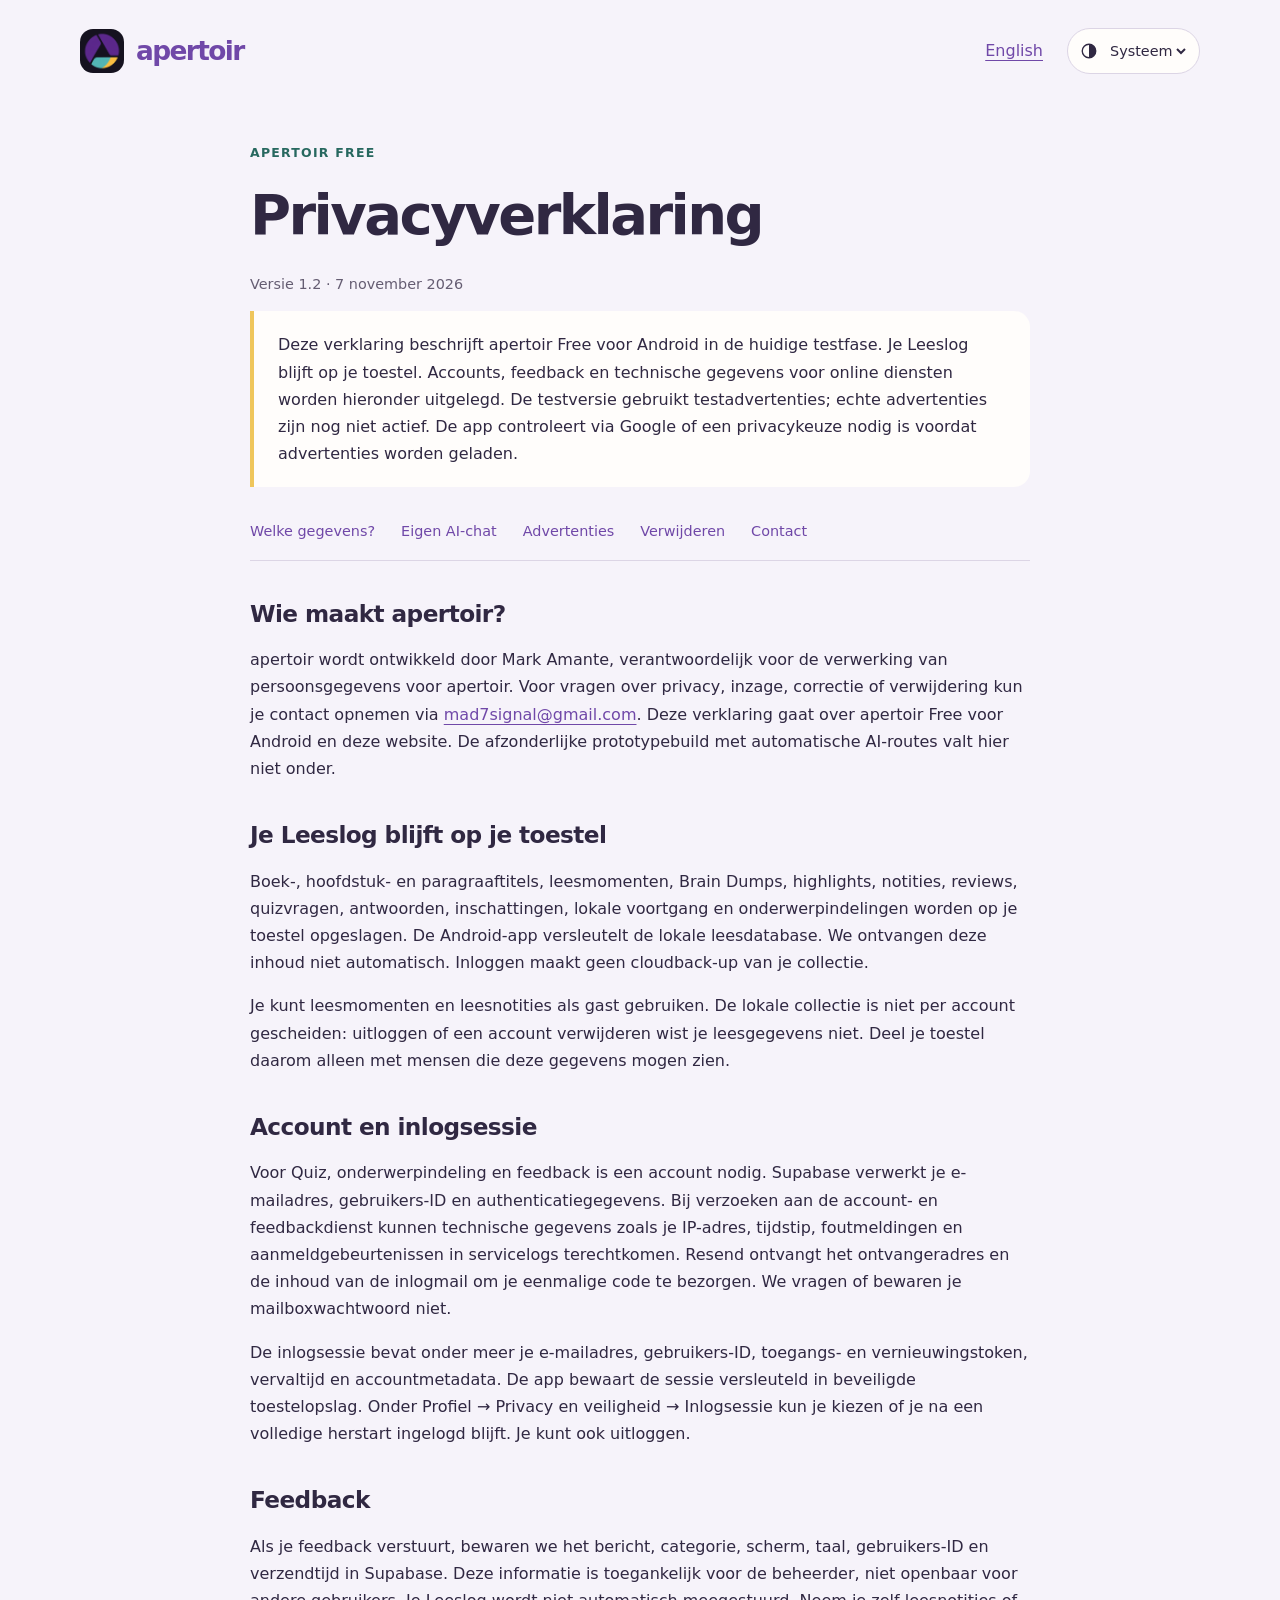
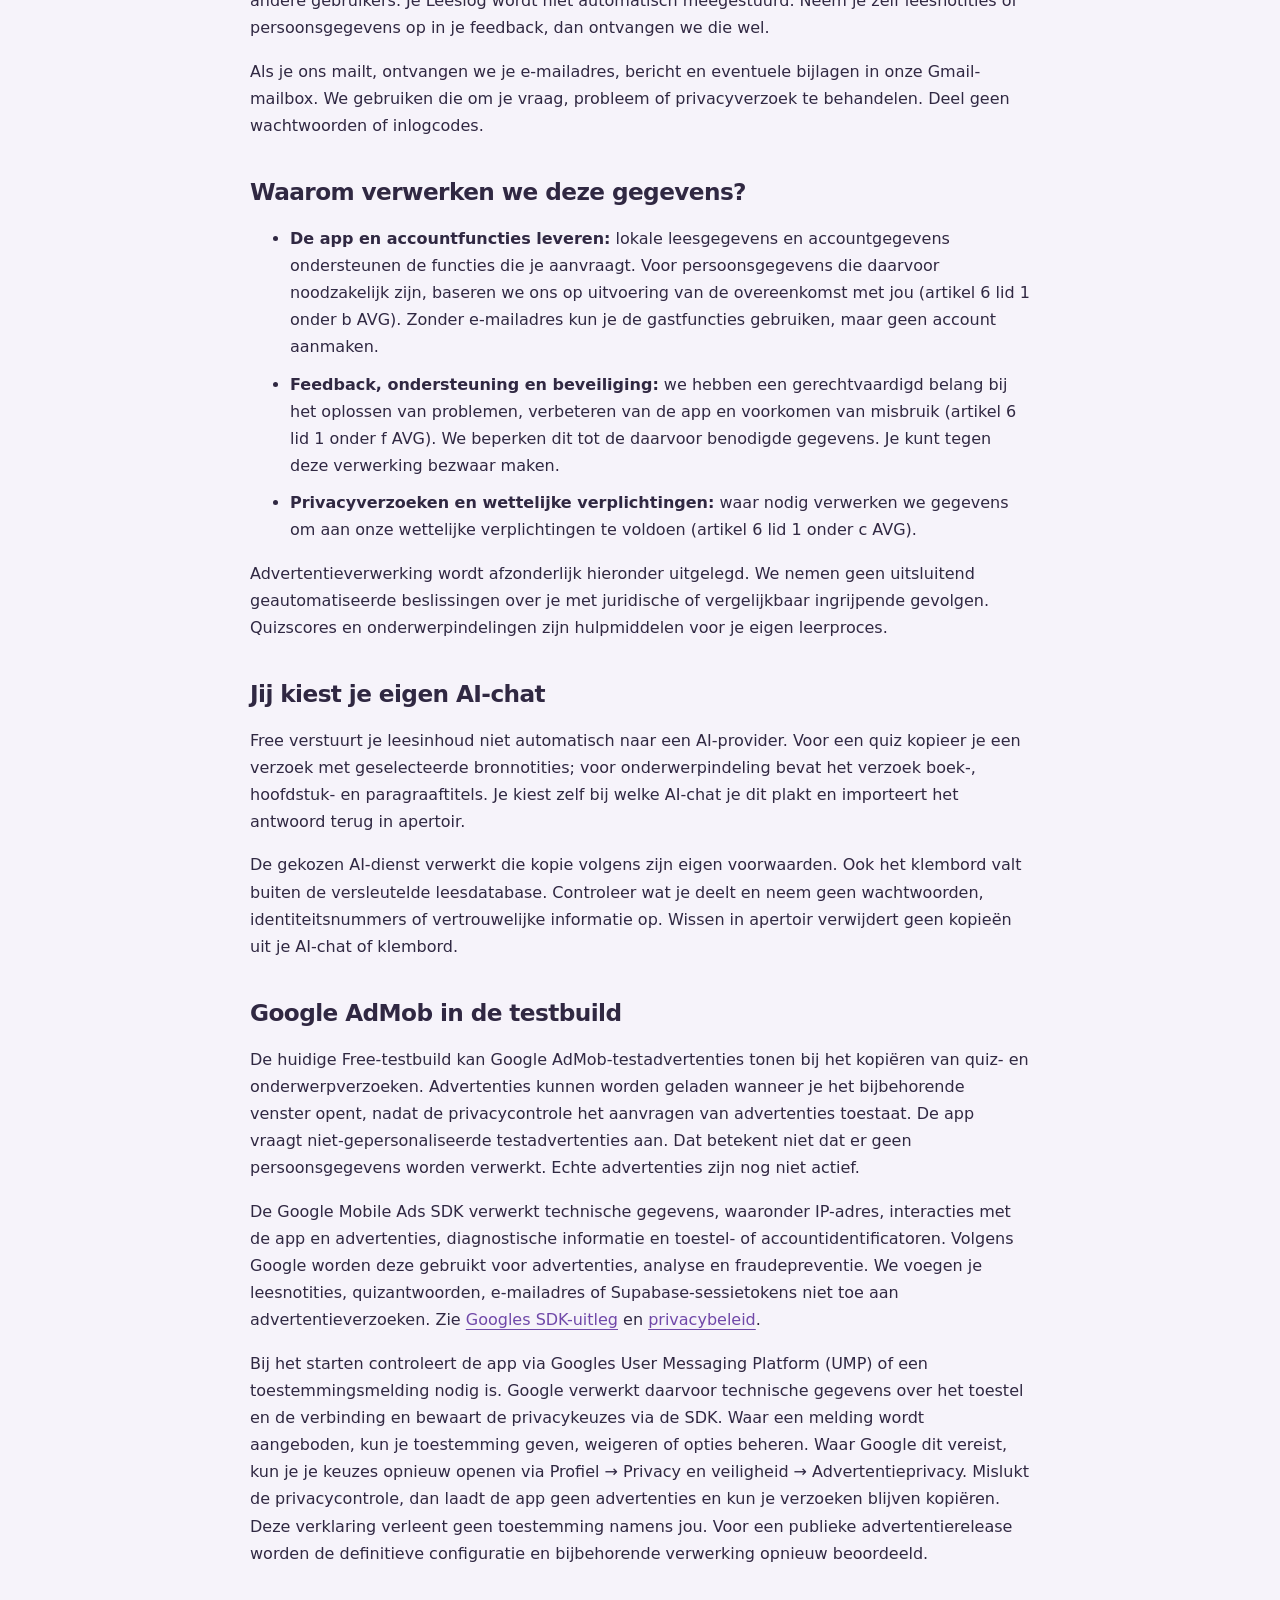
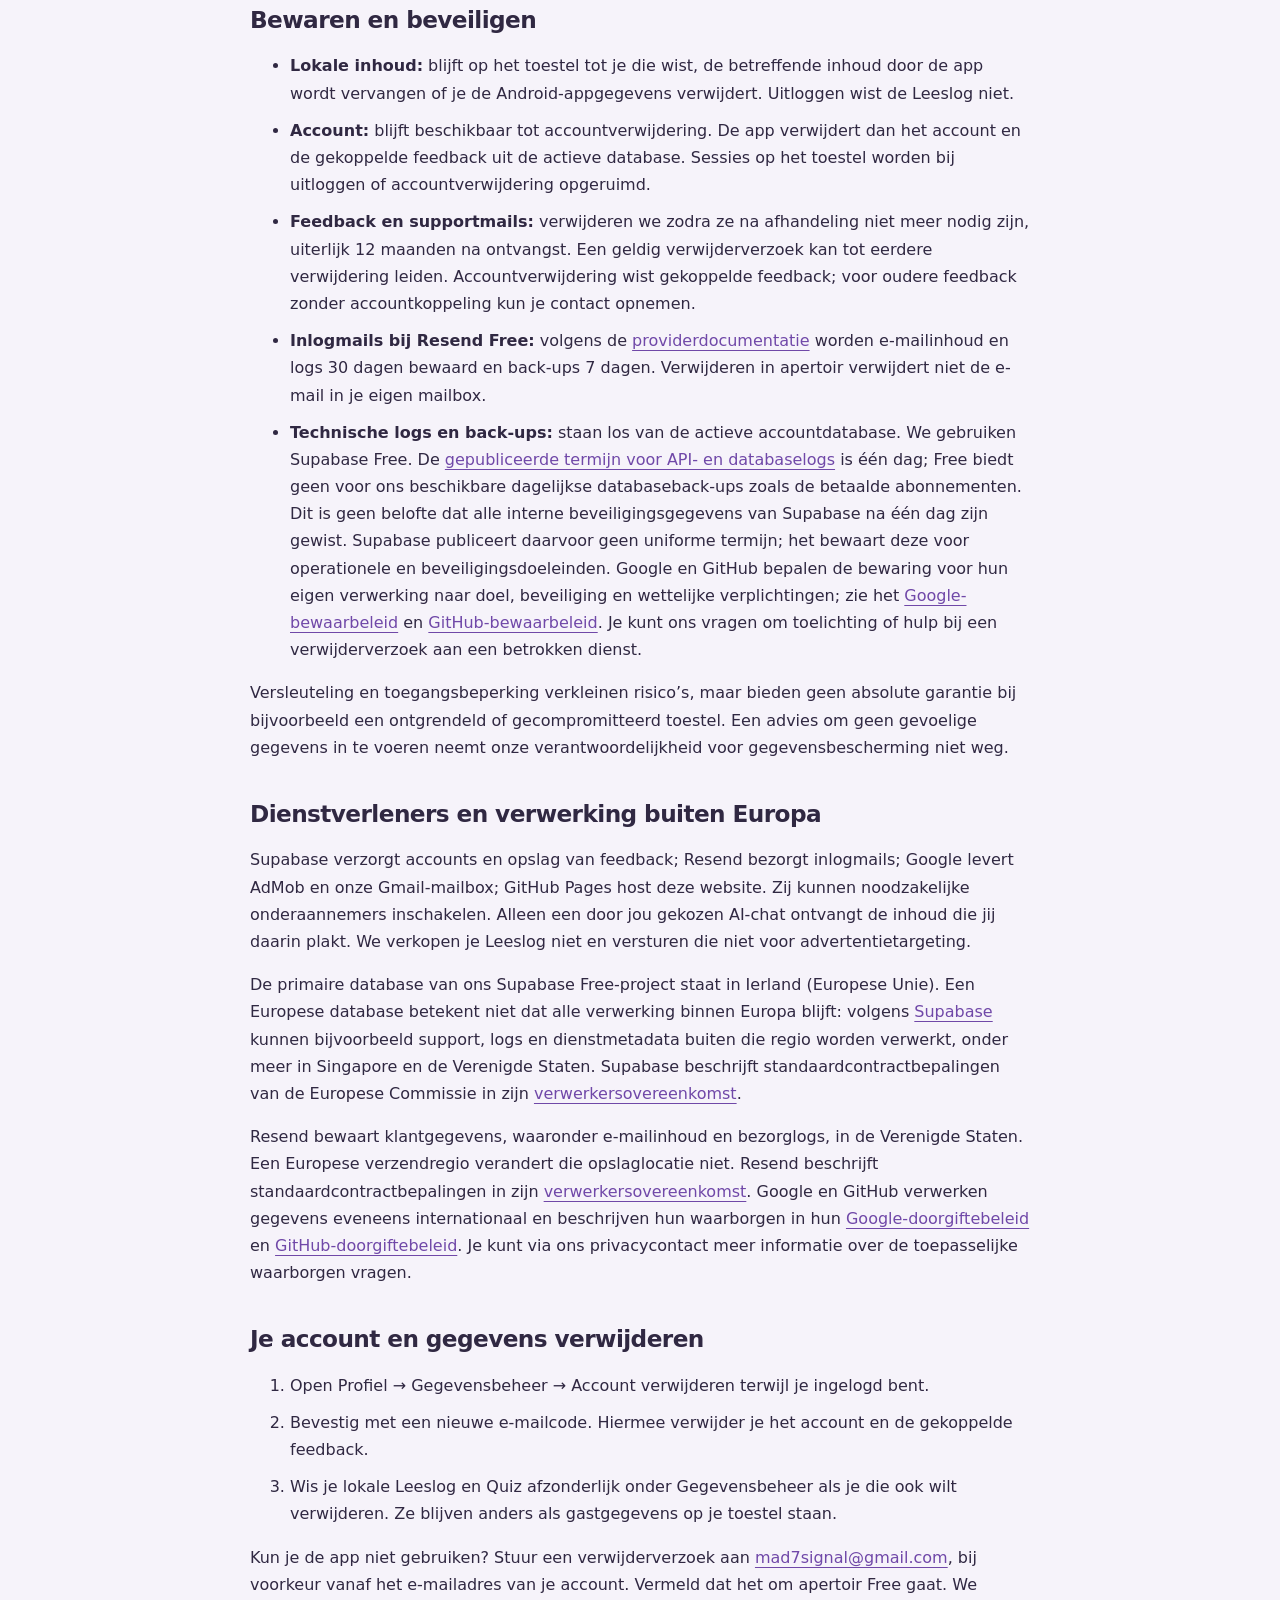
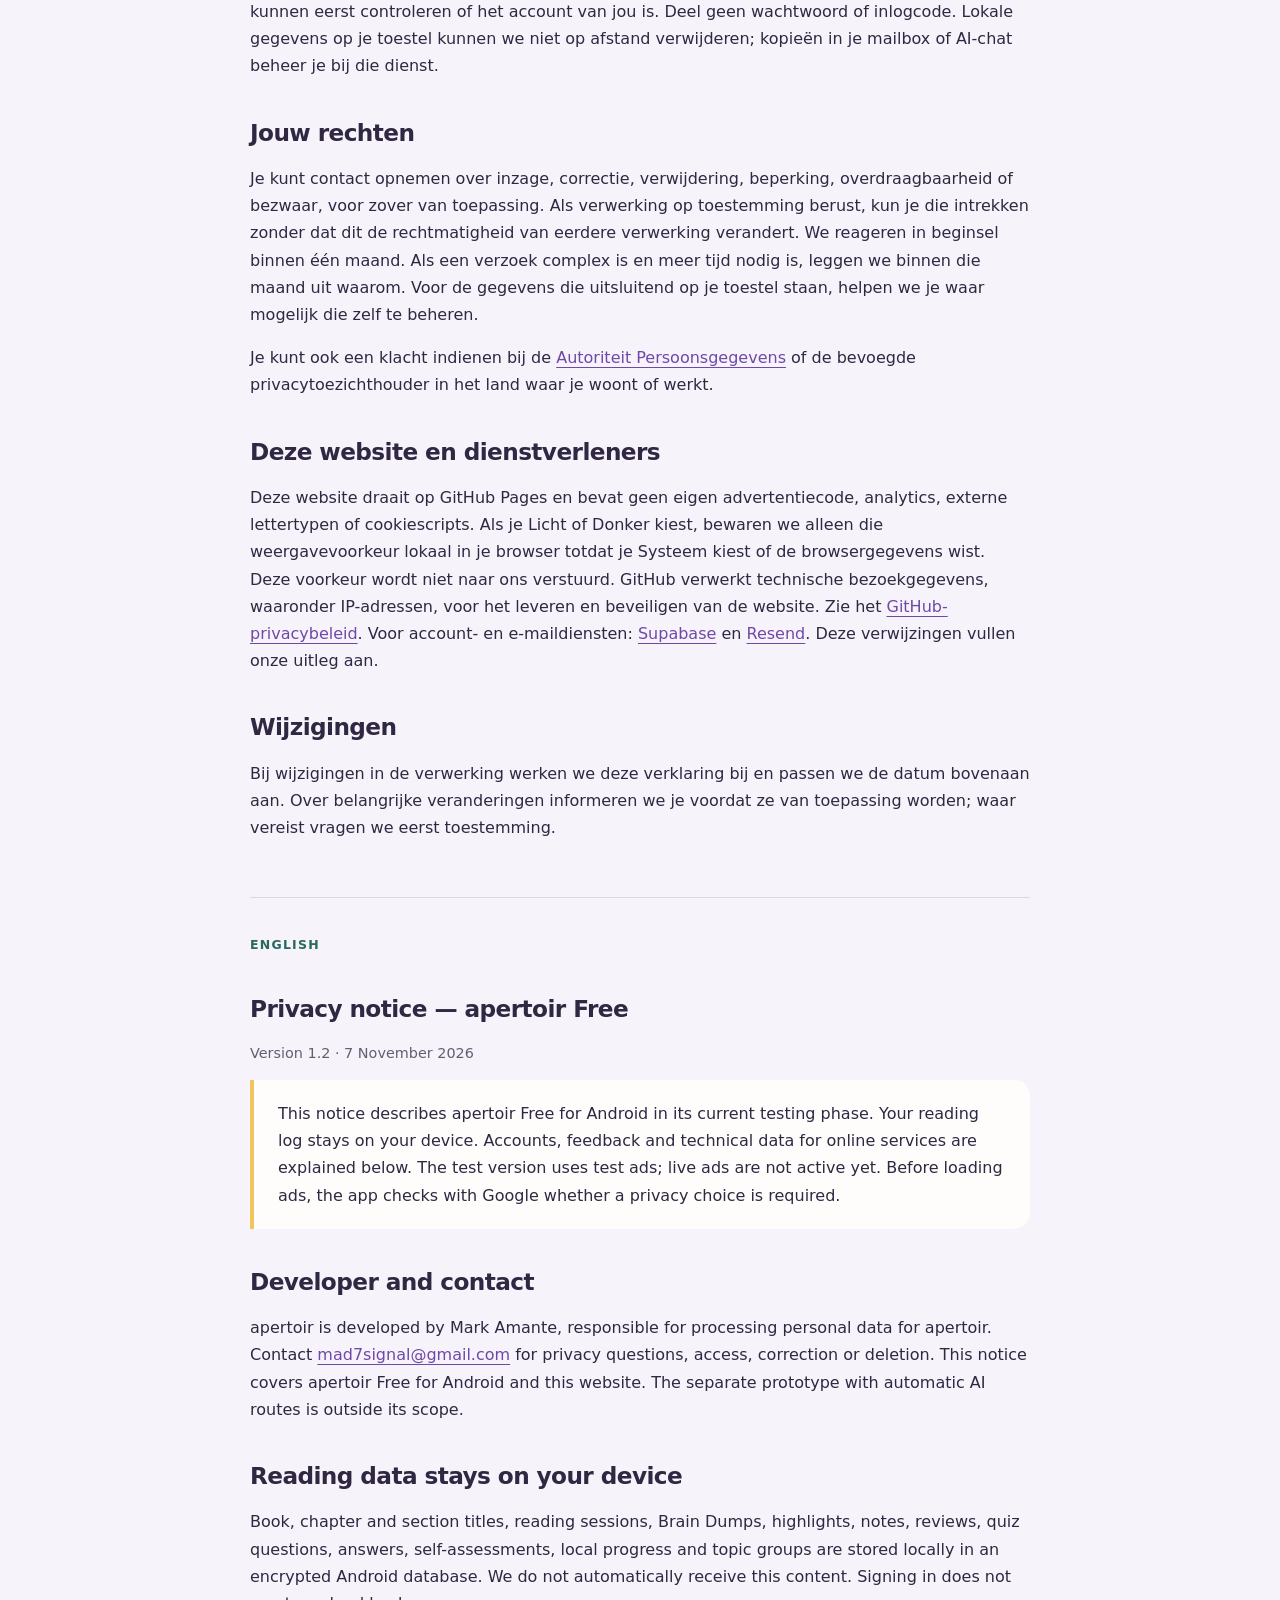
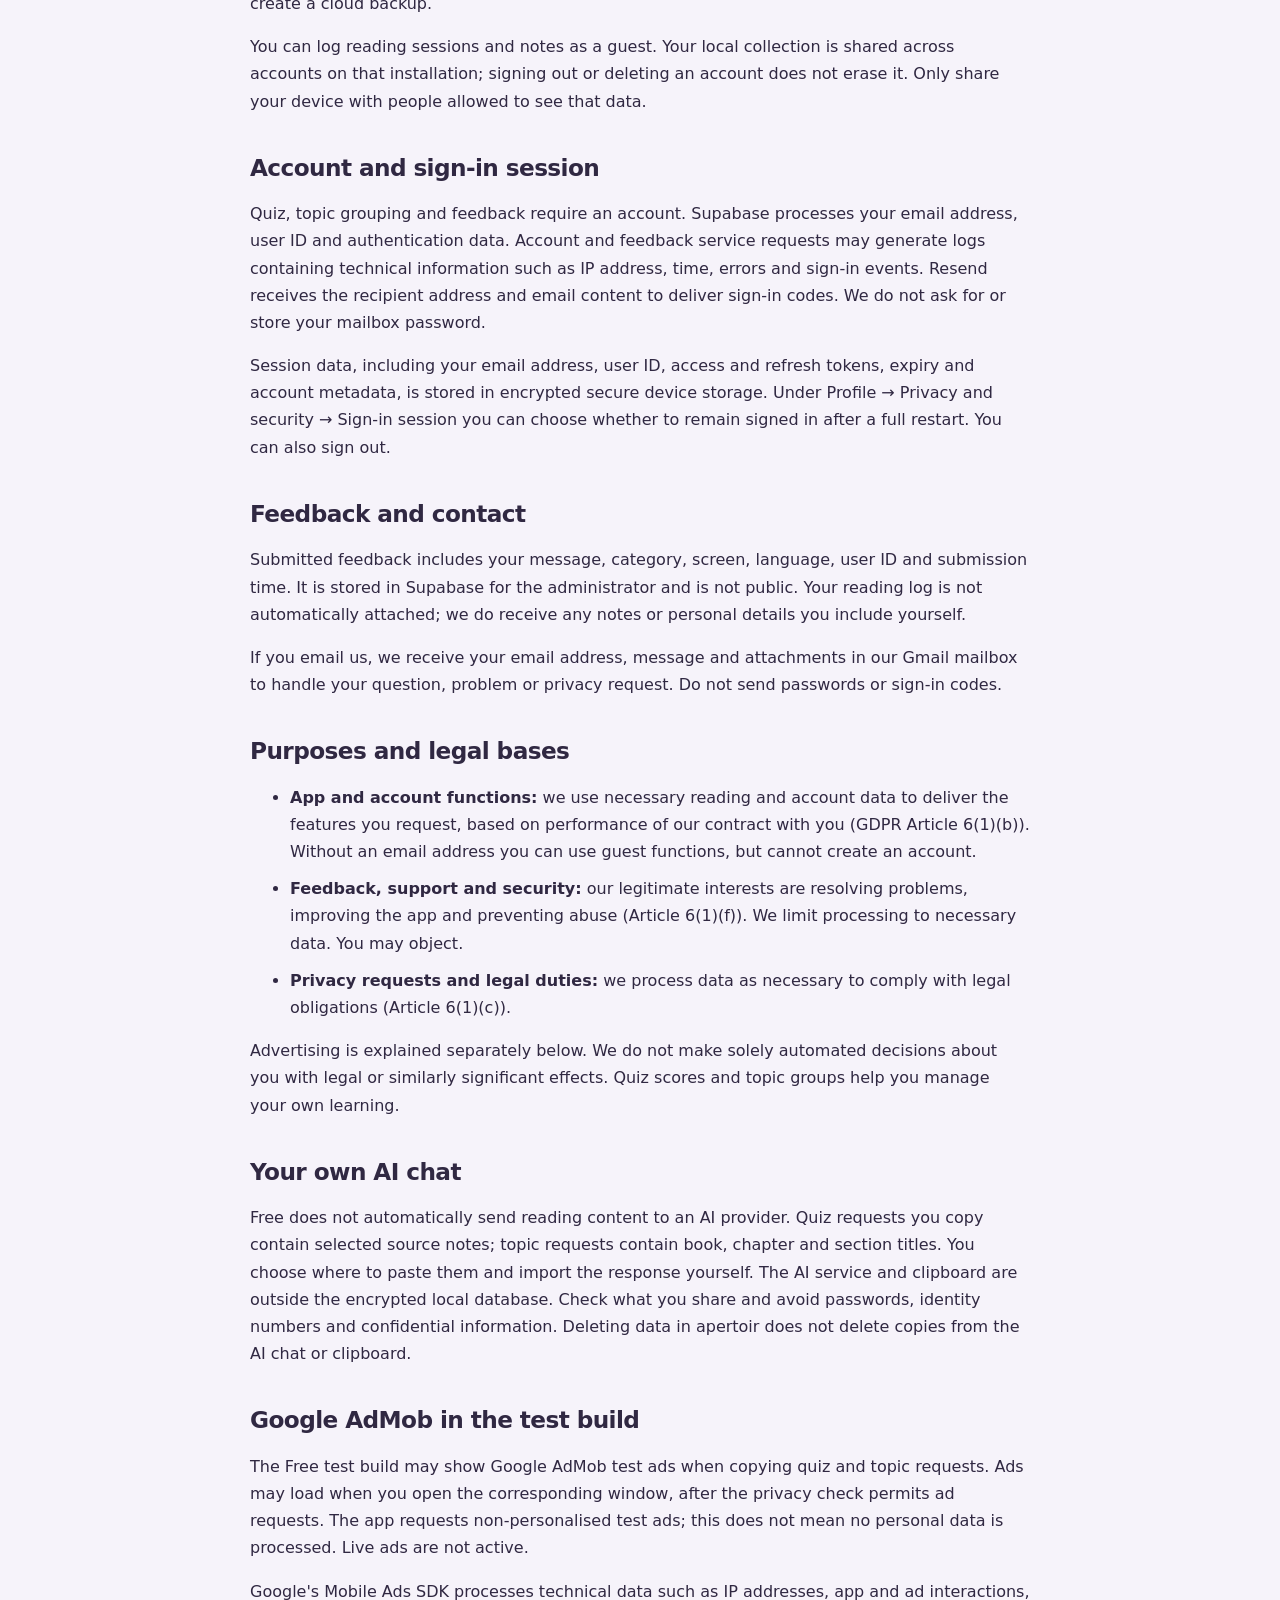
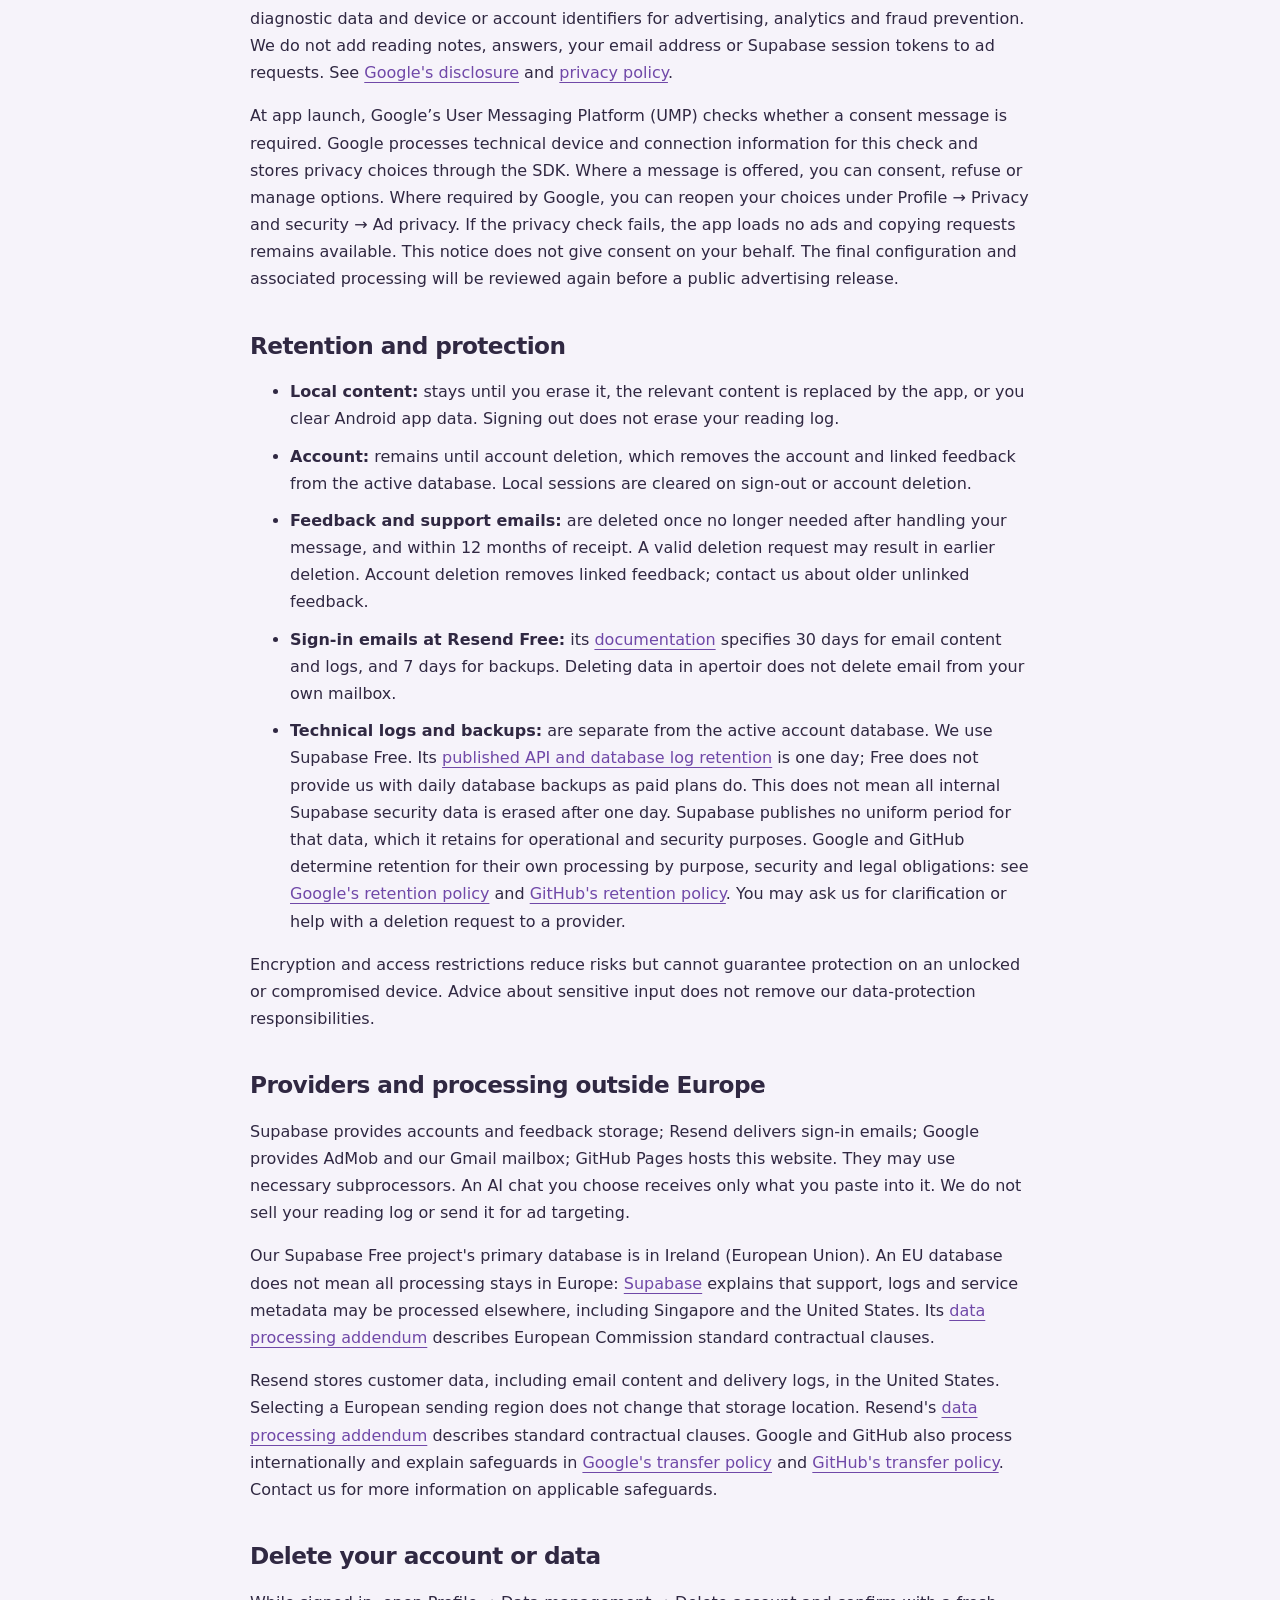
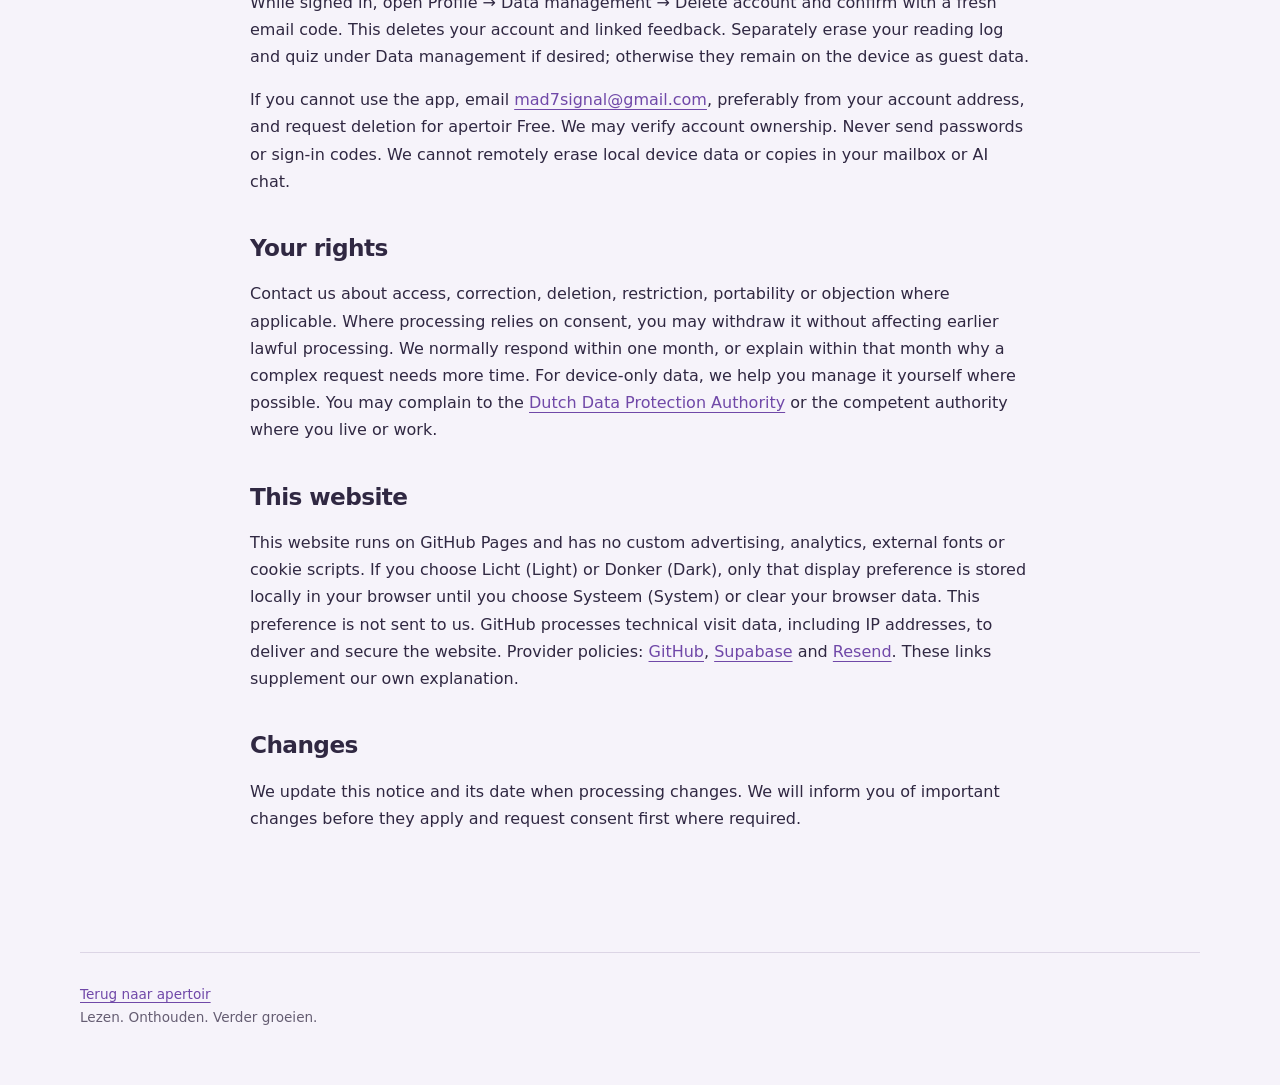
==== commit dae475c9: "Add system light and dark themes to the website" ====
--- a/privacy/index.html
+++ b/privacy/index.html
@@ -4,16 +4,18 @@
   <meta charset="utf-8">
   <meta name="viewport" content="width=device-width, initial-scale=1">
   <meta name="description" content="Privacy-informatie voor apertoir Free: leesgegevens, account, feedback, AI-chats en verwijderen.">
+  <meta name="theme-color" content="#F6F3FA">
   <title>Privacyverklaring — apertoir Free</title>
   <link rel="icon" href="../assets/icon.png" type="image/png">
-  <link rel="stylesheet" href="../assets/style.css">
+  <script src="../assets/theme.js?v=20261107"></script>
+  <link rel="stylesheet" href="../assets/style.css?v=20261107">
 </head>
 <body>
   <a class="skip" href="#inhoud">Ga naar inhoud</a>
-  <header class="site-header wrap"><a class="brand" href="../"><img src="../assets/icon.png" width="44" height="44" alt="">apertoir</a><a href="#english" lang="en">English</a></header>
+  <header class="site-header wrap"><a class="brand" href="../"><img src="../assets/icon.png" width="44" height="44" alt="">apertoir</a><div class="header-actions"><a href="#english" lang="en">English</a><label class="theme-control" hidden><span class="sr-only">Weergave</span><svg width="18" height="18" viewBox="0 0 24 24" aria-hidden="true"><circle cx="12" cy="12" r="9" fill="none" stroke="currentColor" stroke-width="1.8"/><path d="M12 3a9 9 0 0 1 0 18Z" fill="currentColor"/></svg><select data-theme-select><option value="system">Systeem</option><option value="light">Licht</option><option value="dark">Donker</option></select></label></div></header>
   <main class="legal wrap" id="inhoud">
     <p class="eyebrow">apertoir Free</p><h1>Privacyverklaring</h1>
-    <p class="meta">Versie 1.1 · 6 november 2026</p>
+    <p class="meta">Versie 1.2 · 7 november 2026</p>
     <p class="notice">Deze verklaring beschrijft apertoir Free voor Android in de huidige testfase. Je Leeslog blijft op je toestel. Accounts, feedback en technische gegevens voor online diensten worden hieronder uitgelegd. De testversie gebruikt testadvertenties; echte advertenties zijn nog niet actief. De app controleert via Google of een privacykeuze nodig is voordat advertenties worden geladen.</p>
     <nav aria-label="Op deze pagina"><a href="#gegevens">Welke gegevens?</a><a href="#ai">Eigen AI-chat</a><a href="#advertenties">Advertenties</a><a href="#verwijderen">Verwijderen</a><a href="#contact">Contact</a></nav>
     <h2 id="contact">Wie maakt apertoir?</h2>
@@ -61,11 +63,11 @@
     <p>Je kunt contact opnemen over inzage, correctie, verwijdering, beperking, overdraagbaarheid of bezwaar, voor zover van toepassing. Als verwerking op toestemming berust, kun je die intrekken zonder dat dit de rechtmatigheid van eerdere verwerking verandert. We reageren in beginsel binnen één maand. Als een verzoek complex is en meer tijd nodig is, leggen we binnen die maand uit waarom. Voor de gegevens die uitsluitend op je toestel staan, helpen we je waar mogelijk die zelf te beheren.</p>
     <p>Je kunt ook een klacht indienen bij de <a href="https://autoriteitpersoonsgegevens.nl/">Autoriteit Persoonsgegevens</a> of de bevoegde privacytoezichthouder in het land waar je woont of werkt.</p>
     <h2>Deze website en dienstverleners</h2>
-    <p>Deze website draait op GitHub Pages en bevat geen eigen advertentiecode, analytics, externe lettertypen of cookiescripts. GitHub verwerkt technische bezoekgegevens, waaronder IP-adressen, voor het leveren en beveiligen van de website. Zie het <a href="https://docs.github.com/en/site-policy/privacy-policies/github-general-privacy-statement">GitHub-privacybeleid</a>. Voor account- en e-maildiensten: <a href="https://supabase.com/privacy">Supabase</a> en <a href="https://resend.com/legal/privacy-policy">Resend</a>. Deze verwijzingen vullen onze uitleg aan.</p>
+    <p>Deze website draait op GitHub Pages en bevat geen eigen advertentiecode, analytics, externe lettertypen of cookiescripts. Als je Licht of Donker kiest, bewaren we alleen die weergavevoorkeur lokaal in je browser totdat je Systeem kiest of de browsergegevens wist. Deze voorkeur wordt niet naar ons verstuurd. GitHub verwerkt technische bezoekgegevens, waaronder IP-adressen, voor het leveren en beveiligen van de website. Zie het <a href="https://docs.github.com/en/site-policy/privacy-policies/github-general-privacy-statement">GitHub-privacybeleid</a>. Voor account- en e-maildiensten: <a href="https://supabase.com/privacy">Supabase</a> en <a href="https://resend.com/legal/privacy-policy">Resend</a>. Deze verwijzingen vullen onze uitleg aan.</p>
     <h2>Wijzigingen</h2><p>Bij wijzigingen in de verwerking werken we deze verklaring bij en passen we de datum bovenaan aan. Over belangrijke veranderingen informeren we je voordat ze van toepassing worden; waar vereist vragen we eerst toestemming.</p>
     <section class="language-section" id="english" lang="en" aria-labelledby="english-title">
       <p class="eyebrow">English</p><h2 id="english-title">Privacy notice — apertoir Free</h2>
-      <p class="meta">Version 1.1 · 6 November 2026</p>
+      <p class="meta">Version 1.2 · 7 November 2026</p>
       <p class="notice">This notice describes apertoir Free for Android in its current testing phase. Your reading log stays on your device. Accounts, feedback and technical data for online services are explained below. The test version uses test ads; live ads are not active yet. Before loading ads, the app checks with Google whether a privacy choice is required.</p>
       <h2>Developer and contact</h2><p>apertoir is developed by Mark Amante, responsible for processing personal data for apertoir. Contact <a href="mailto:mad7signal@gmail.com">mad7signal@gmail.com</a> for privacy questions, access, correction or deletion. This notice covers apertoir Free for Android and this website. The separate prototype with automatic AI routes is outside its scope.</p>
       <h2>Reading data stays on your device</h2><p>Book, chapter and section titles, reading sessions, Brain Dumps, highlights, notes, reviews, quiz questions, answers, self-assessments, local progress and topic groups are stored locally in an encrypted Android database. We do not automatically receive this content. Signing in does not create a cloud backup.</p><p>You can log reading sessions and notes as a guest. Your local collection is shared across accounts on that installation; signing out or deleting an account does not erase it. Only share your device with people allowed to see that data.</p>
@@ -92,7 +94,7 @@
       <h2>Providers and processing outside Europe</h2><p>Supabase provides accounts and feedback storage; Resend delivers sign-in emails; Google provides AdMob and our Gmail mailbox; GitHub Pages hosts this website. They may use necessary subprocessors. An AI chat you choose receives only what you paste into it. We do not sell your reading log or send it for ad targeting.</p><p>Our Supabase Free project's primary database is in Ireland (European Union). An EU database does not mean all processing stays in Europe: <a href="https://supabase.com/legal/privacy-resources/data-residency-and-transfers-faq">Supabase</a> explains that support, logs and service metadata may be processed elsewhere, including Singapore and the United States. Its <a href="https://supabase.com/legal/customer-resources/data-processing-addendum">data processing addendum</a> describes European Commission standard contractual clauses.</p><p>Resend stores customer data, including email content and delivery logs, in the United States. Selecting a European sending region does not change that storage location. Resend's <a href="https://resend.com/legal/dpa">data processing addendum</a> describes standard contractual clauses. Google and GitHub also process internationally and explain safeguards in <a href="https://policies.google.com/privacy/frameworks">Google's transfer policy</a> and <a href="https://docs.github.com/en/site-policy/privacy-policies/github-general-privacy-statement#international-data-transfers">GitHub's transfer policy</a>. Contact us for more information on applicable safeguards.</p>
       <h2 id="delete-account">Delete your account or data</h2><p>While signed in, open Profile → Data management → Delete account and confirm with a fresh email code. This deletes your account and linked feedback. Separately erase your reading log and quiz under Data management if desired; otherwise they remain on the device as guest data.</p><p>If you cannot use the app, email <a href="mailto:mad7signal@gmail.com?subject=apertoir%20Free%20-%20account%20deletion">mad7signal@gmail.com</a>, preferably from your account address, and request deletion for apertoir Free. We may verify account ownership. Never send passwords or sign-in codes. We cannot remotely erase local device data or copies in your mailbox or AI chat.</p>
       <h2>Your rights</h2><p>Contact us about access, correction, deletion, restriction, portability or objection where applicable. Where processing relies on consent, you may withdraw it without affecting earlier lawful processing. We normally respond within one month, or explain within that month why a complex request needs more time. For device-only data, we help you manage it yourself where possible. You may complain to the <a href="https://autoriteitpersoonsgegevens.nl/en">Dutch Data Protection Authority</a> or the competent authority where you live or work.</p>
-      <h2>This website</h2><p>This website runs on GitHub Pages and has no custom advertising, analytics, external fonts or cookie scripts. GitHub processes technical visit data, including IP addresses, to deliver and secure the website. Provider policies: <a href="https://docs.github.com/en/site-policy/privacy-policies/github-general-privacy-statement">GitHub</a>, <a href="https://supabase.com/privacy">Supabase</a> and <a href="https://resend.com/legal/privacy-policy">Resend</a>. These links supplement our own explanation.</p>
+      <h2>This website</h2><p>This website runs on GitHub Pages and has no custom advertising, analytics, external fonts or cookie scripts. If you choose Licht (Light) or Donker (Dark), only that display preference is stored locally in your browser until you choose Systeem (System) or clear your browser data. This preference is not sent to us. GitHub processes technical visit data, including IP addresses, to deliver and secure the website. Provider policies: <a href="https://docs.github.com/en/site-policy/privacy-policies/github-general-privacy-statement">GitHub</a>, <a href="https://supabase.com/privacy">Supabase</a> and <a href="https://resend.com/legal/privacy-policy">Resend</a>. These links supplement our own explanation.</p>
       <h2>Changes</h2><p>We update this notice and its date when processing changes. We will inform you of important changes before they apply and request consent first where required.</p>
     </section>
   </main>
--- a/assets/style.css
+++ b/assets/style.css
@@ -1,5 +1,15 @@
-:root{color-scheme:light;--bg:#f6f3fa;--paper:#fffdfb;--ink:#302842;--muted:#655d72;--purple:#7048a8;--teal:#27685f;--gold:#efc65b;--line:#dcd5e5}
-*{box-sizing:border-box}html{scroll-behavior:smooth;scroll-padding-top:2rem}body{margin:0;background:var(--bg);color:var(--ink);font:1rem/1.7 system-ui,-apple-system,BlinkMacSystemFont,"Segoe UI",sans-serif}a{color:var(--purple);text-underline-offset:.25em}a:hover{text-decoration-thickness:2px}a:focus-visible{outline:3px solid var(--teal);outline-offset:5px;border-radius:4px}img{max-width:100%;height:auto}.wrap{width:min(1120px,calc(100% - 48px));margin-inline:auto}.skip{position:absolute;top:-100px;background:var(--paper);padding:12px;z-index:10}.skip:focus{top:8px}.site-header{display:flex;align-items:center;justify-content:space-between;gap:24px;padding-block:28px}.brand{display:inline-flex;align-items:center;gap:12px;color:var(--purple);font-size:1.65rem;font-weight:750;letter-spacing:-.06em;text-decoration:none}.brand img{width:44px;height:44px;border-radius:13px}nav{display:flex;gap:26px;flex-wrap:wrap}nav a{font-size:.9rem;text-decoration:none}h1,h2,h3,p{margin-top:0}h1,h2,h3{line-height:1.13;letter-spacing:-.045em}h1{font-size:clamp(2.7rem,5.8vw,4.8rem);font-weight:650;margin-bottom:26px}h1 em{font-style:normal;color:var(--purple)}h2{font-size:clamp(1.9rem,3vw,2.8rem);font-weight:620}h3{font-size:1.35rem;font-weight:650}.eyebrow{color:var(--teal);font-size:.78rem;font-weight:750;letter-spacing:.1em;text-transform:uppercase;margin-bottom:20px}.hero{display:grid;grid-template-columns:1.3fr 1fr;gap:72px;align-items:center;padding-block:60px 90px}.lead{font-size:1.16rem;color:var(--muted);max-width:38ch;margin-bottom:30px}.primary{display:inline-flex;align-items:center;gap:32px;background:var(--gold);border-radius:100px;padding:14px 23px;color:var(--ink);font-weight:650;text-decoration:none}.small{font-size:.85rem;color:var(--muted);max-width:40ch;margin:18px 0 0}.reading-note{background:linear-gradient(140deg,#e9e1f5,#e7efeb);border-radius:38px;padding:32px 34px;box-shadow:0 20px 48px #3028420a}.note-top{display:flex;align-items:center;justify-content:space-between;gap:12px;color:var(--teal);font-size:.8rem}.sun{font-size:2.5rem;color:var(--teal)}.note-heading{font-size:3.3rem;line-height:1.08;letter-spacing:-.05em;font-weight:600;margin:24px 0 30px;color:var(--purple)}.note-line{display:flex;align-items:baseline;gap:18px;border-top:1px solid #30284218;padding:16px 0}.note-line span{font-size:.8rem;color:var(--teal)}.note-line p{margin:0}.note-footer{font-size:.78rem;color:var(--muted);margin:22px 0 0}.features{padding-block:30px 80px}.feature-grid{display:grid;grid-template-columns:repeat(3,1fr);gap:32px;margin-top:38px}.feature-grid article{border-top:1px solid var(--line);padding-top:24px}.feature-grid p{color:var(--muted);font-size:.95rem}.step{display:block;color:var(--teal);font-size:.8rem;font-weight:650;margin-bottom:20px}.availability{background:var(--paper);border-radius:32px;padding:42px;display:grid;grid-template-columns:1.2fr 1fr;gap:60px;align-items:center}.availability p:not(.eyebrow){color:var(--muted);max-width:45ch;margin-bottom:0}.store-list{display:grid;gap:16px}.store-status{border:1px solid var(--line);border-radius:18px;padding:20px 24px}.store-status span,.store-status strong{display:block}.store-status span{font-size:1.2rem;font-weight:650}.store-status strong{font-size:.85rem;color:var(--muted);font-weight:400}.site-footer{margin-top:64px;padding-block:30px 42px;border-top:1px solid var(--line);font-size:.85rem;color:var(--muted)}.brand-text{font-size:1.5rem;font-weight:750;letter-spacing:-.06em;color:var(--purple);margin-bottom:8px}.site-footer nav{margin-top:20px}.legal{max-width:780px;padding-block:40px}.legal h1{font-size:clamp(2rem,5vw,3.5rem)}.legal h2{font-size:1.45rem;letter-spacing:-.025em;margin-top:40px}.legal p,.legal li{overflow-wrap:anywhere}.legal li{margin-bottom:10px}.legal .notice{border-left:4px solid var(--gold);background:var(--paper);padding:20px 24px;border-radius:0 16px 16px 0}.legal .meta{color:var(--muted);font-size:.9rem}.legal nav{padding-block:16px;border-bottom:1px solid var(--line)}.legal a{overflow-wrap:anywhere}.language-section{border-top:1px solid var(--line);margin-top:56px;padding-top:36px}
+:root{color-scheme:light;--bg:#f6f3fa;--paper:#fffdfb;--ink:#302842;--muted:#655d72;--purple:#7048a8;--teal:#27685f;--gold:#efc65b;--line:#dcd5e5;--on-gold:#302842;--note-start:#e9e1f5;--note-end:#e7efeb;--note-line:#30284218}
+:root[data-theme="dark"]{color-scheme:dark;--bg:#15121f;--paper:#221d2f;--ink:#f0eaf7;--muted:#c2b8ce;--purple:#c3a0ee;--teal:#80d4c5;--line:#44394f;--note-start:#30263f;--note-end:#203b39;--note-line:#f0eaf726}
+@media(prefers-color-scheme:dark){:root:not([data-theme]){color-scheme:dark;--bg:#15121f;--paper:#221d2f;--ink:#f0eaf7;--muted:#c2b8ce;--purple:#c3a0ee;--teal:#80d4c5;--line:#44394f;--note-start:#30263f;--note-end:#203b39;--note-line:#f0eaf726}}
+*{box-sizing:border-box}html{scroll-behavior:smooth;scroll-padding-top:2rem}body{margin:0;background:var(--bg);color:var(--ink);font:1rem/1.7 system-ui,-apple-system,BlinkMacSystemFont,"Segoe UI",sans-serif}a{color:var(--purple);text-underline-offset:.25em}a:hover{text-decoration-thickness:2px}a:focus-visible,select:focus-visible{outline:3px solid var(--teal);outline-offset:5px;border-radius:4px}img{max-width:100%;height:auto}.wrap{width:min(1120px,calc(100% - 48px));margin-inline:auto}.skip{position:absolute;top:-100px;background:var(--paper);padding:12px;z-index:10}.skip:focus{top:8px}.site-header{display:flex;align-items:center;justify-content:space-between;gap:24px;padding-block:28px}.brand{display:inline-flex;align-items:center;gap:12px;color:var(--purple);font-size:1.65rem;font-weight:750;letter-spacing:-.06em;text-decoration:none}.brand img{width:44px;height:44px;border-radius:13px}nav{display:flex;gap:26px;flex-wrap:wrap}nav a{font-size:.9rem;text-decoration:none}h1,h2,h3,p{margin-top:0}h1,h2,h3{line-height:1.13;letter-spacing:-.045em}h1{font-size:clamp(2.7rem,5.8vw,4.8rem);font-weight:650;margin-bottom:26px}h1 em{font-style:normal;color:var(--purple)}h2{font-size:clamp(1.9rem,3vw,2.8rem);font-weight:620}h3{font-size:1.35rem;font-weight:650}.eyebrow{color:var(--teal);font-size:.78rem;font-weight:750;letter-spacing:.1em;text-transform:uppercase;margin-bottom:20px}.hero{display:grid;grid-template-columns:1.3fr 1fr;gap:72px;align-items:center;padding-block:60px 90px}.lead{font-size:1.16rem;color:var(--muted);max-width:38ch;margin-bottom:30px}.primary{display:inline-flex;align-items:center;gap:32px;background:var(--gold);border-radius:100px;padding:14px 23px;color:var(--on-gold);font-weight:650;text-decoration:none}.small{font-size:.85rem;color:var(--muted);max-width:40ch;margin:18px 0 0}.reading-note{background:linear-gradient(140deg,var(--note-start),var(--note-end));border-radius:38px;padding:32px 34px;box-shadow:0 20px 48px #3028420a}.note-top{display:flex;align-items:center;justify-content:space-between;gap:12px;color:var(--teal);font-size:.8rem}.sun{font-size:2.5rem;color:var(--teal)}.note-heading{font-size:3.3rem;line-height:1.08;letter-spacing:-.05em;font-weight:600;margin:24px 0 30px;color:var(--purple)}.note-line{display:flex;align-items:baseline;gap:18px;border-top:1px solid var(--note-line);padding:16px 0}.note-line span{font-size:.8rem;color:var(--teal)}.note-line p{margin:0}.note-footer{font-size:.78rem;color:var(--muted);margin:22px 0 0}.features{padding-block:30px 80px}.feature-grid{display:grid;grid-template-columns:repeat(3,1fr);gap:32px;margin-top:38px}.feature-grid article{border-top:1px solid var(--line);padding-top:24px}.feature-grid p{color:var(--muted);font-size:.95rem}.step{display:block;color:var(--teal);font-size:.8rem;font-weight:650;margin-bottom:20px}.availability{background:var(--paper);border-radius:32px;padding:42px;display:grid;grid-template-columns:1.2fr 1fr;gap:60px;align-items:center}.availability p:not(.eyebrow){color:var(--muted);max-width:45ch;margin-bottom:0}.store-list{display:grid;gap:16px}.store-status{border:1px solid var(--line);border-radius:18px;padding:20px 24px}.store-status span,.store-status strong{display:block}.store-status span{font-size:1.2rem;font-weight:650}.store-status strong{font-size:.85rem;color:var(--muted);font-weight:400}.site-footer{margin-top:64px;padding-block:30px 42px;border-top:1px solid var(--line);font-size:.85rem;color:var(--muted)}.brand-text{font-size:1.5rem;font-weight:750;letter-spacing:-.06em;color:var(--purple);margin-bottom:8px}.site-footer nav{margin-top:20px}.legal{max-width:780px;padding-block:40px}.legal h1{font-size:clamp(2rem,5vw,3.5rem)}.legal h2{font-size:1.45rem;letter-spacing:-.025em;margin-top:40px}.legal p,.legal li{overflow-wrap:anywhere}.legal li{margin-bottom:10px}.legal .notice{border-left:4px solid var(--gold);background:var(--paper);padding:20px 24px;border-radius:0 16px 16px 0}.legal .meta{color:var(--muted);font-size:.9rem}.legal nav{padding-block:16px;border-bottom:1px solid var(--line)}.legal a{overflow-wrap:anywhere}.language-section{border-top:1px solid var(--line);margin-top:56px;padding-top:36px}
 @media(max-width:760px){.wrap{width:calc(100% - 36px)}.site-header{padding-block:20px}.site-header nav{gap:14px}.hero{grid-template-columns:1fr;gap:36px;padding-block:30px 50px}.reading-note{max-width:480px;width:100%;padding:28px}.note-heading{font-size:2.8rem}.feature-grid{grid-template-columns:1fr;gap:18px}.features{padding-bottom:44px}.availability{grid-template-columns:1fr;padding:28px;gap:28px}.site-footer{margin-top:40px}.brand{font-size:1.4rem}.brand img{width:36px;height:36px}.legal{padding-block:26px}}
 @media(prefers-reduced-motion:reduce){html{scroll-behavior:auto}}
 @media print{body{background:white;color:black}.site-header,.site-footer,.skip{display:none}.wrap{width:100%}.legal{max-width:none}.legal .notice{border:1px solid #999}a{color:inherit}}
+
+/* Shared theme control: native keyboard/touch interaction, no remote assets. */
+[hidden]{display:none!important}.sr-only{position:absolute;width:1px;height:1px;padding:0;margin:-1px;overflow:hidden;clip-path:inset(50%);white-space:nowrap;border:0}
+.header-actions{display:flex;align-items:center;justify-content:flex-end;gap:24px;flex-wrap:wrap}.header-actions nav{align-items:center}
+.theme-control{display:inline-flex;align-items:center;gap:8px;padding:0 10px 0 12px;border:1px solid var(--line);border-radius:999px;background:var(--paper);color:var(--ink)}
+.theme-control select{min-height:44px;max-width:130px;background:transparent;color:inherit;border:0;border-radius:999px;font:inherit;font-size:.9rem;cursor:pointer}.theme-control option{background:var(--paper);color:var(--ink)}
+@media(max-width:600px){.site-header{flex-wrap:wrap;gap:16px}.header-actions{gap:16px;justify-content:flex-start}.site-header .header-actions{width:100%;justify-content:space-between}.header-actions nav{gap:16px}.theme-control{flex-shrink:0}}
+@media print{:root,:root[data-theme],:root:not([data-theme]){color-scheme:light;--bg:white;--paper:white;--ink:black;--muted:#333;--purple:#333;--teal:#333;--line:#999;--note-start:white;--note-end:white;--note-line:#999}.theme-control{display:none}}
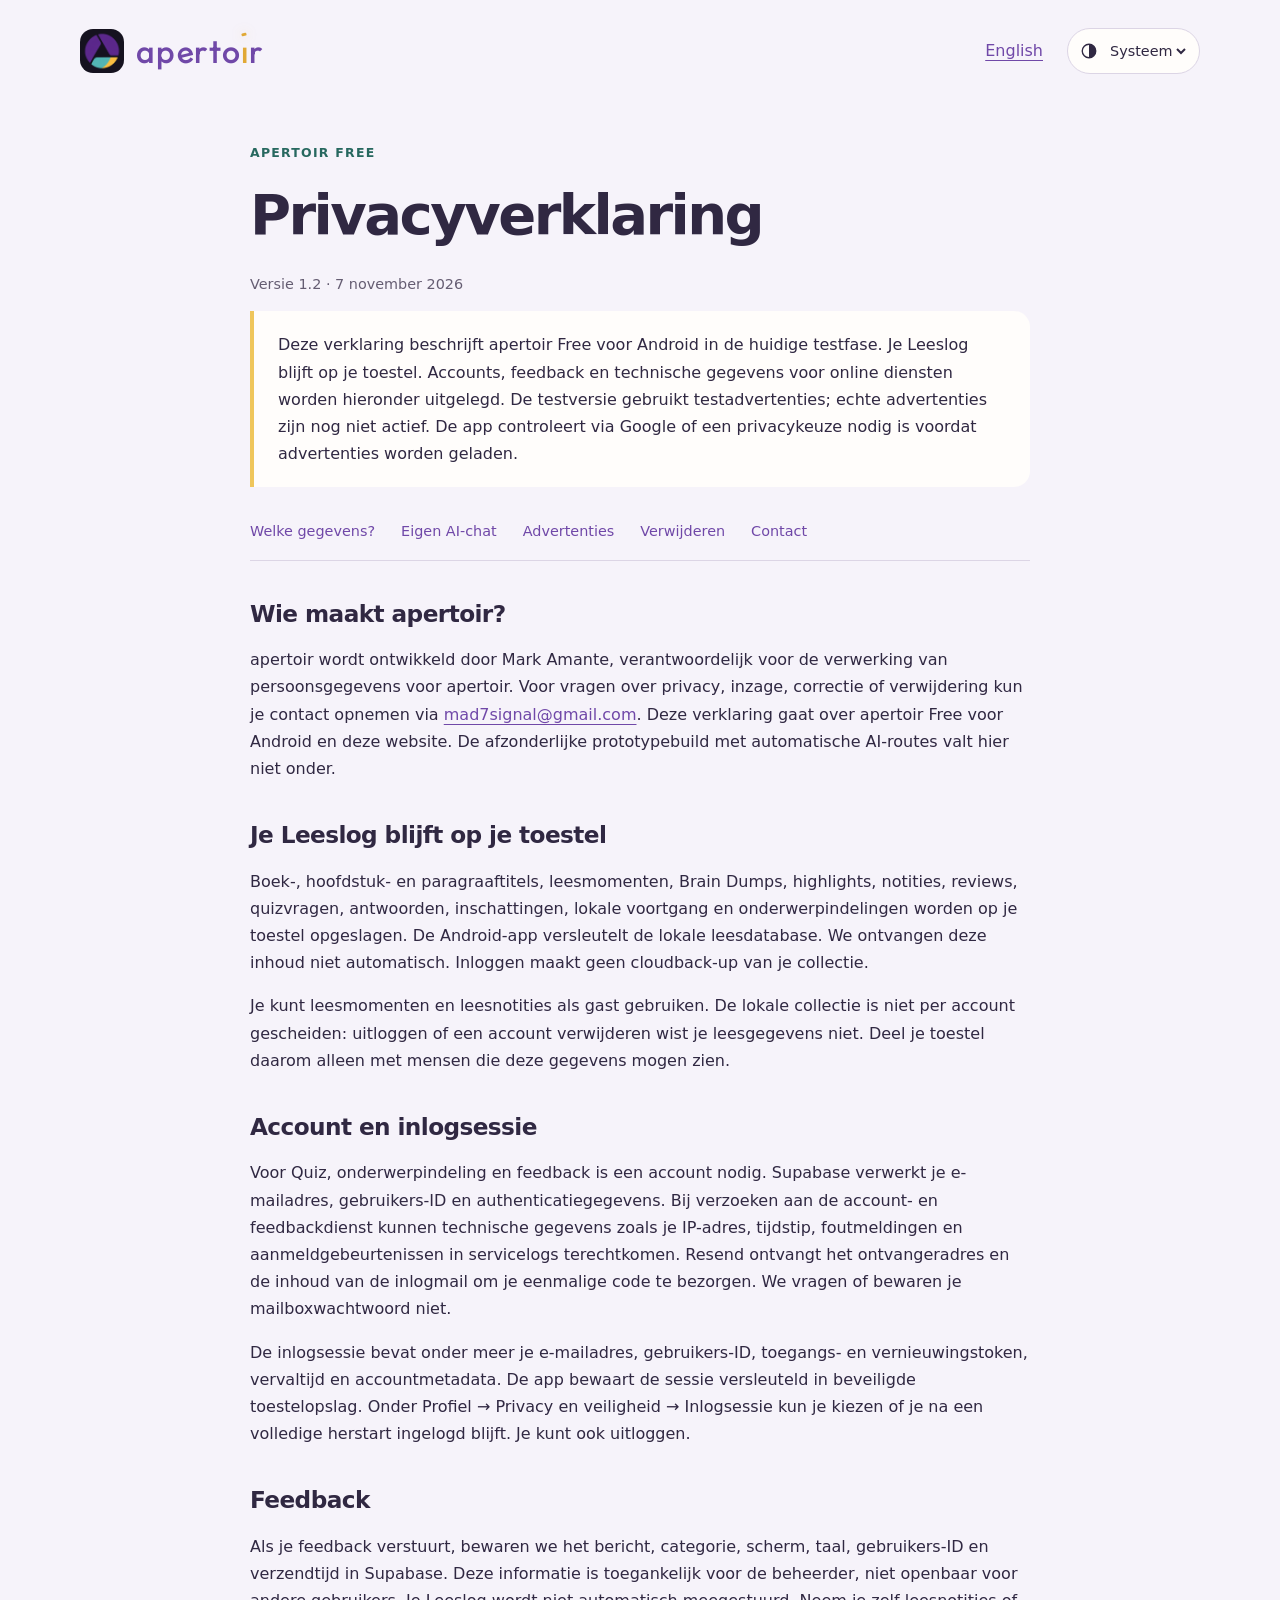
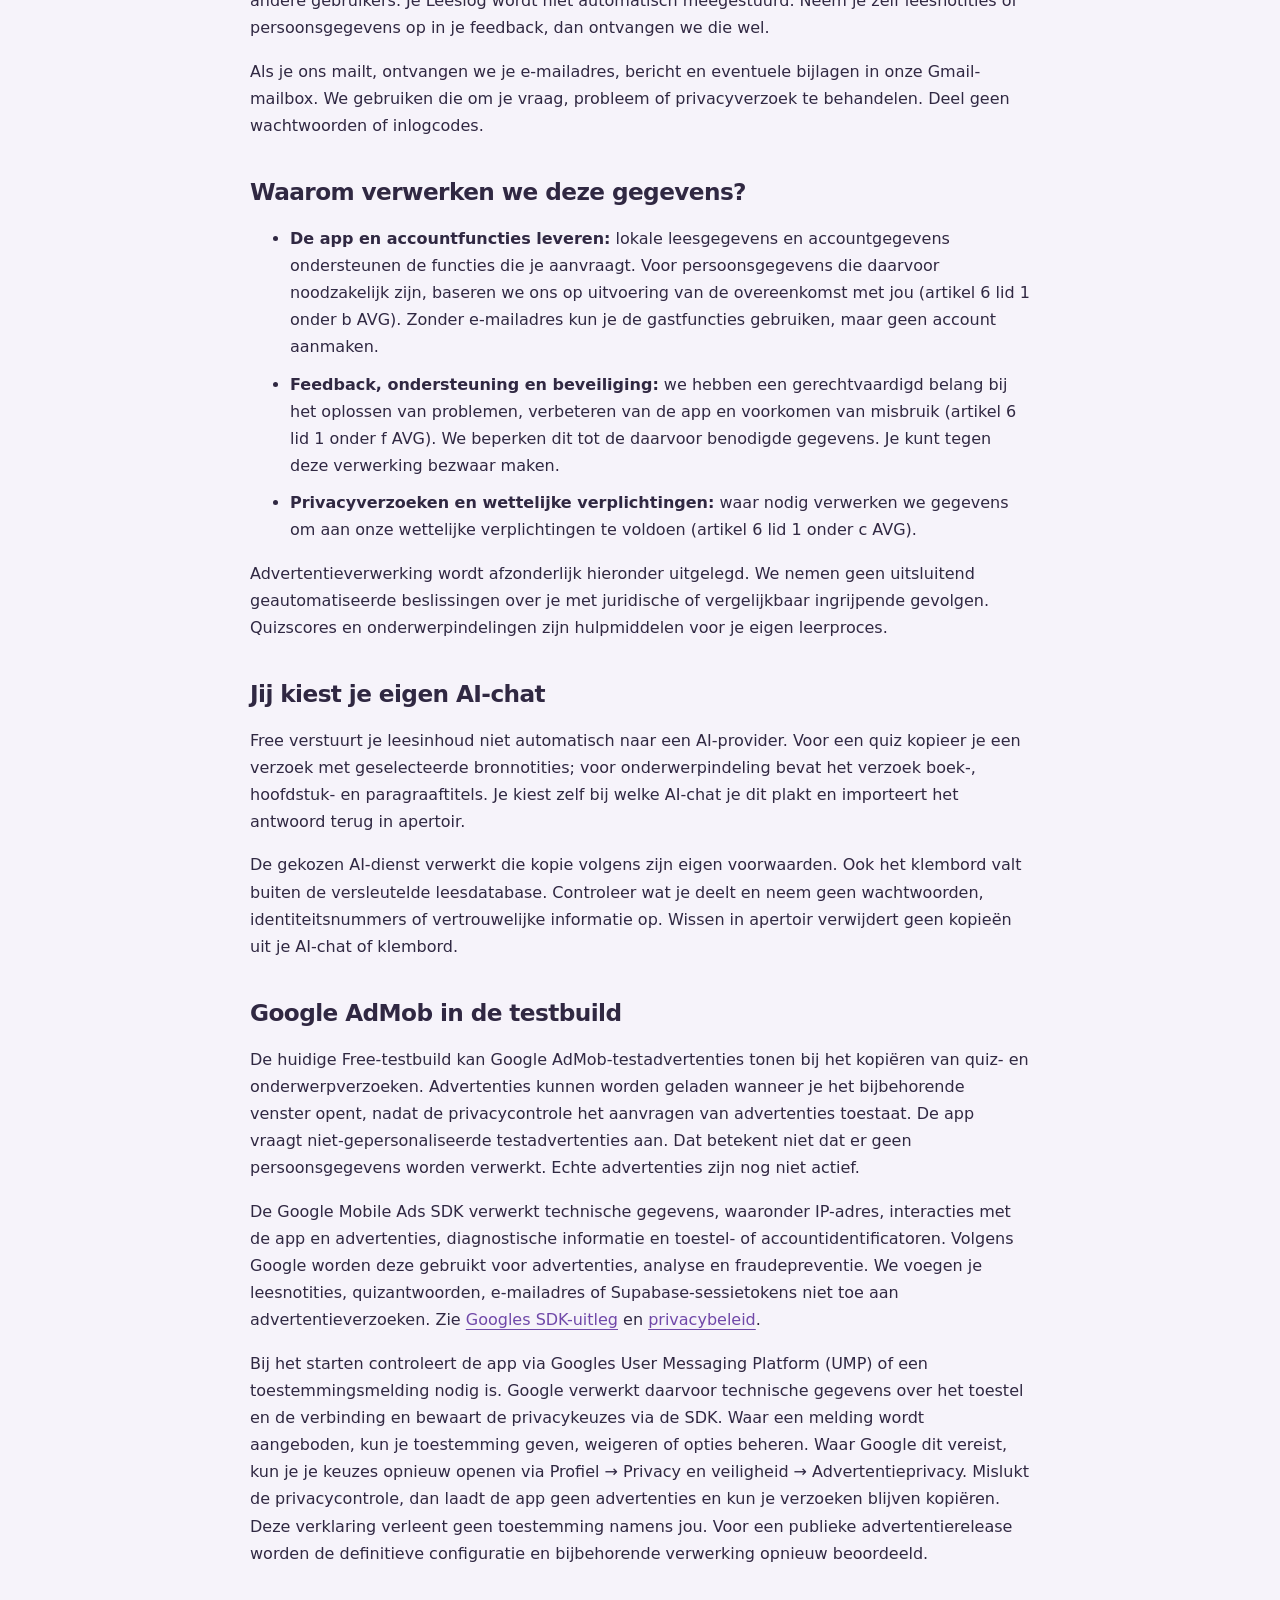
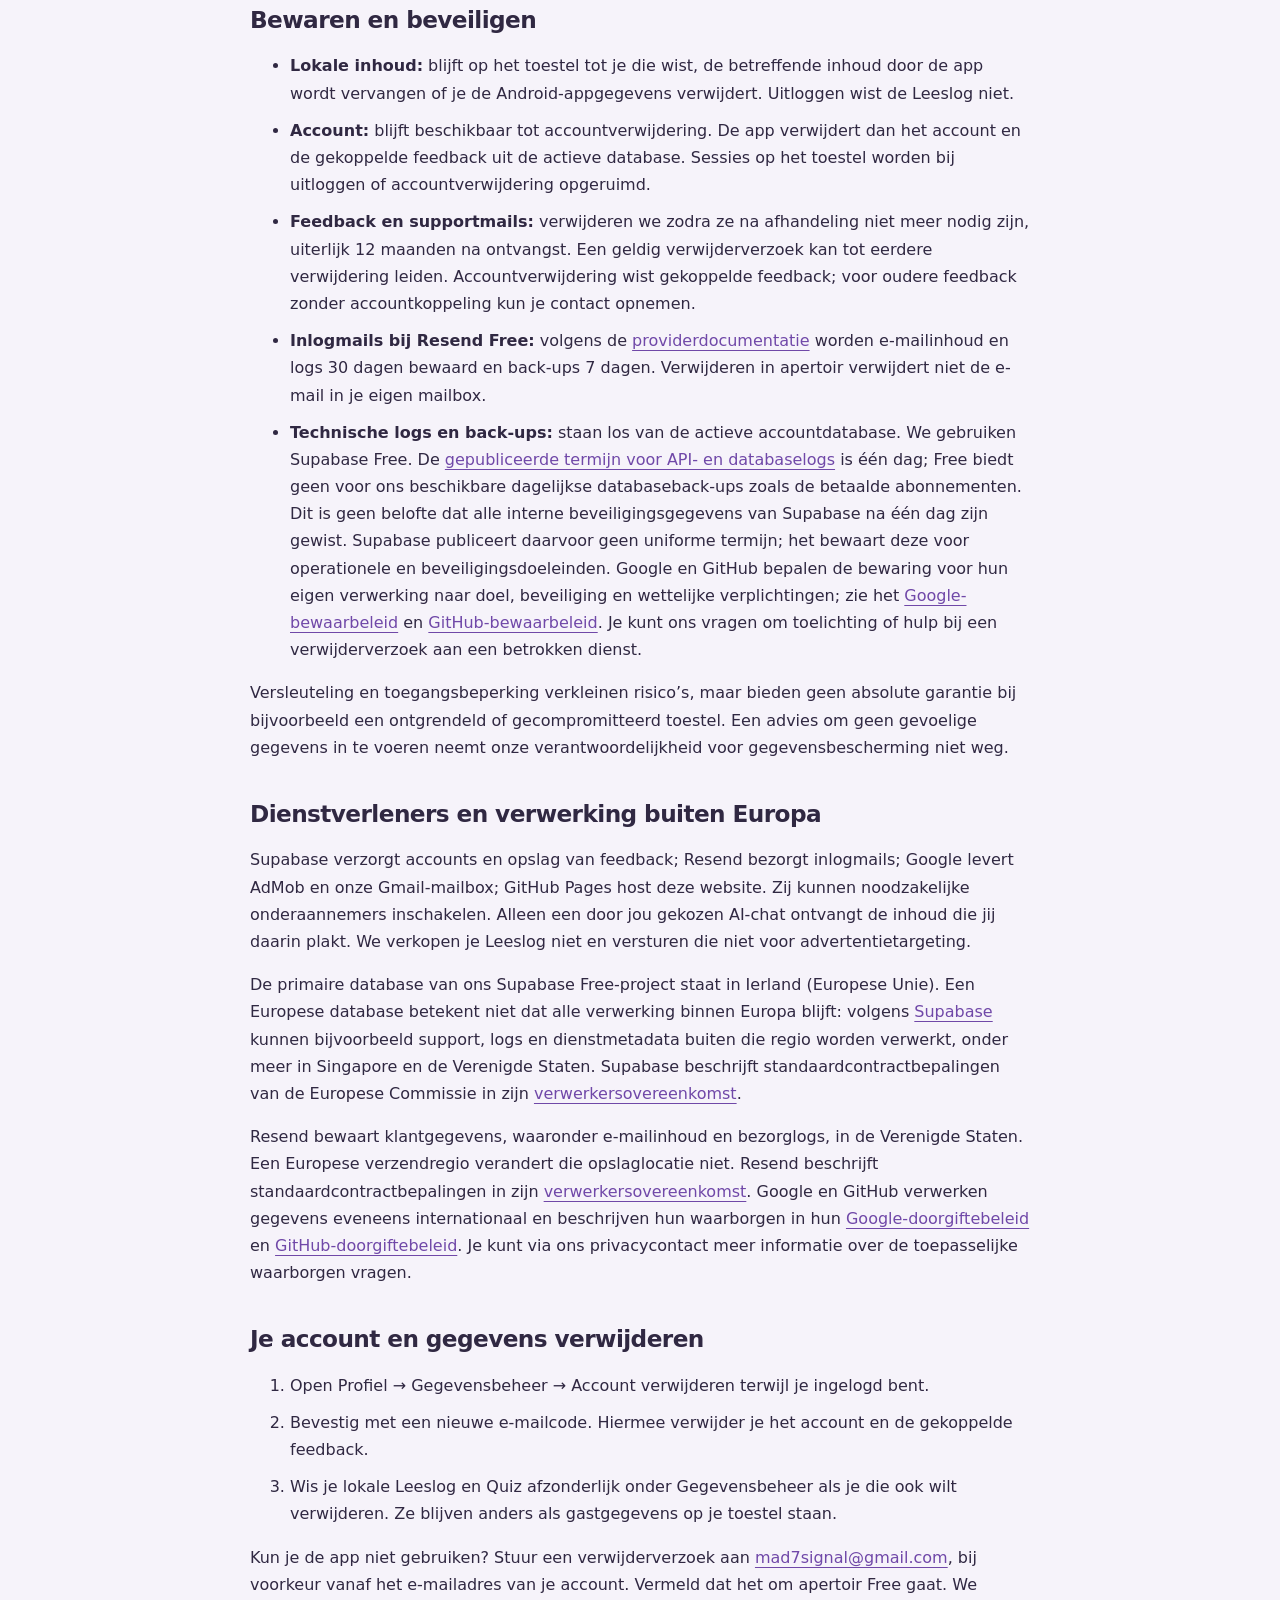
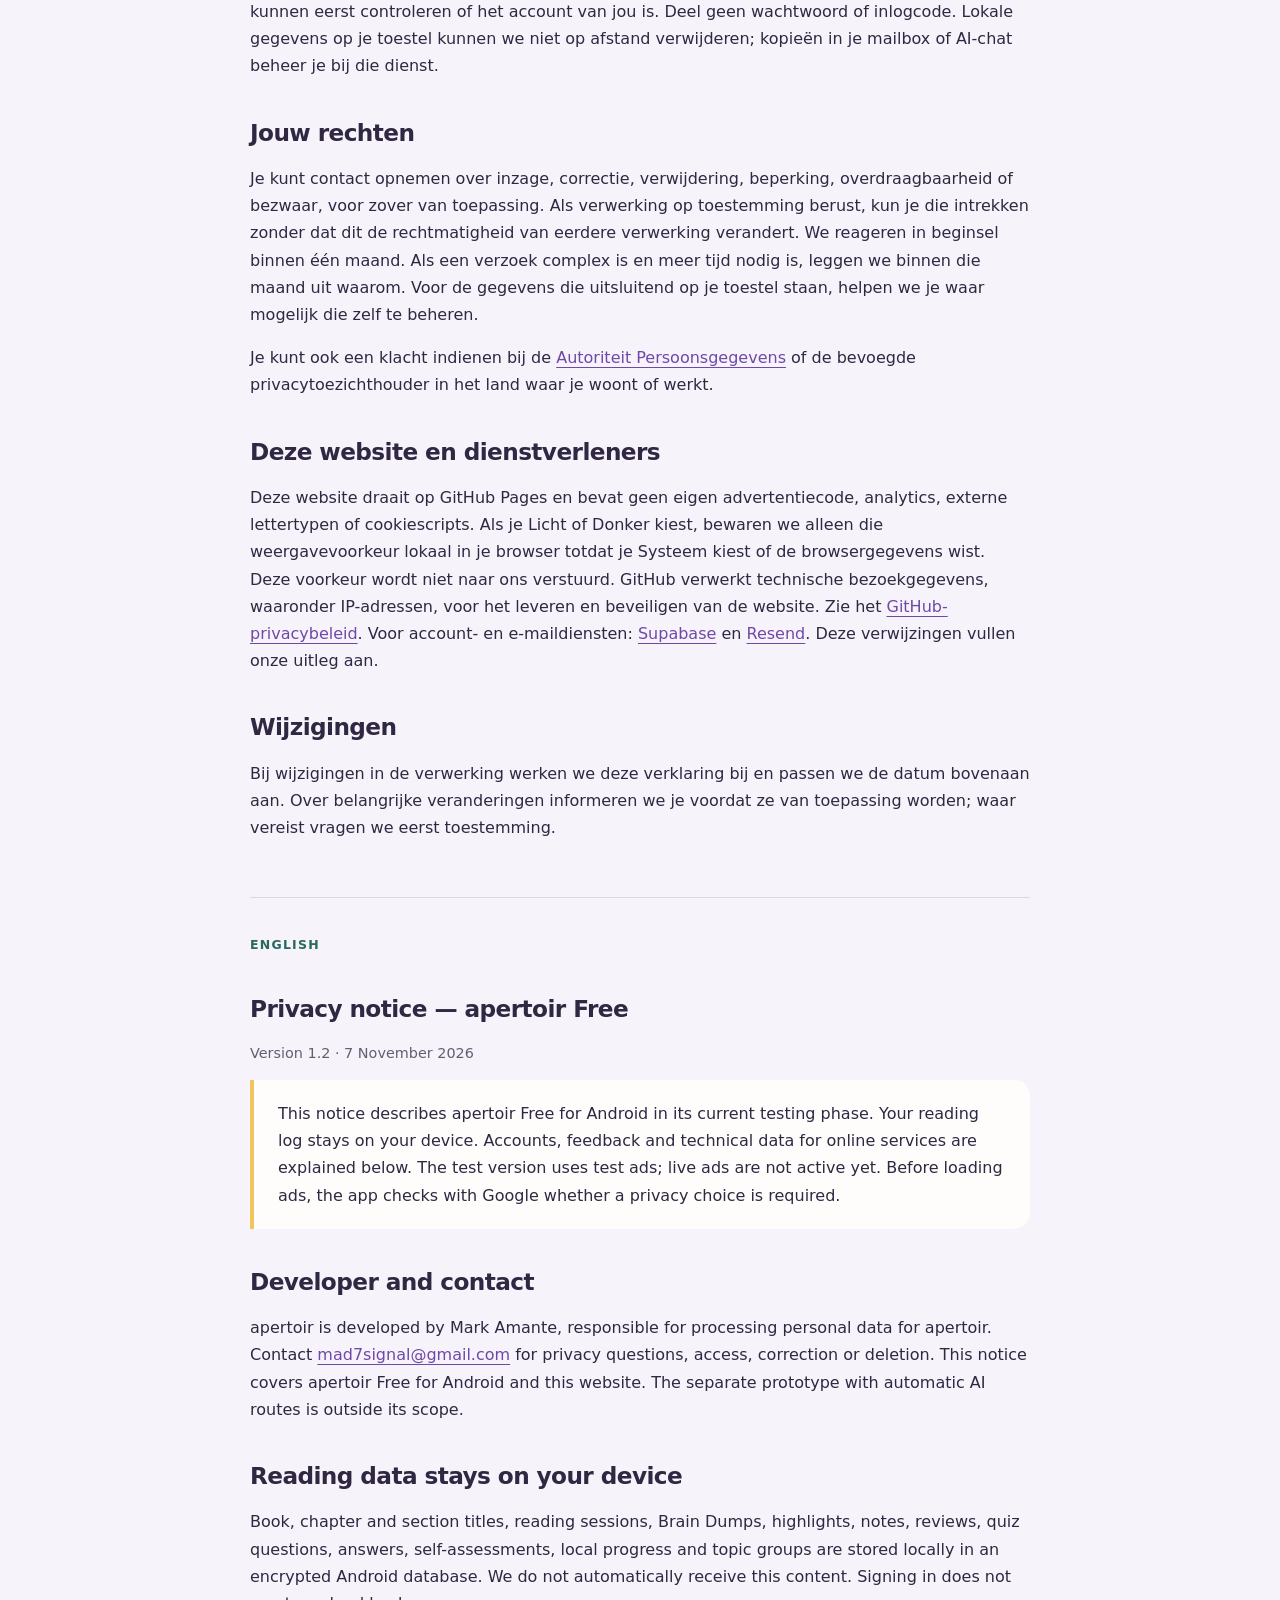
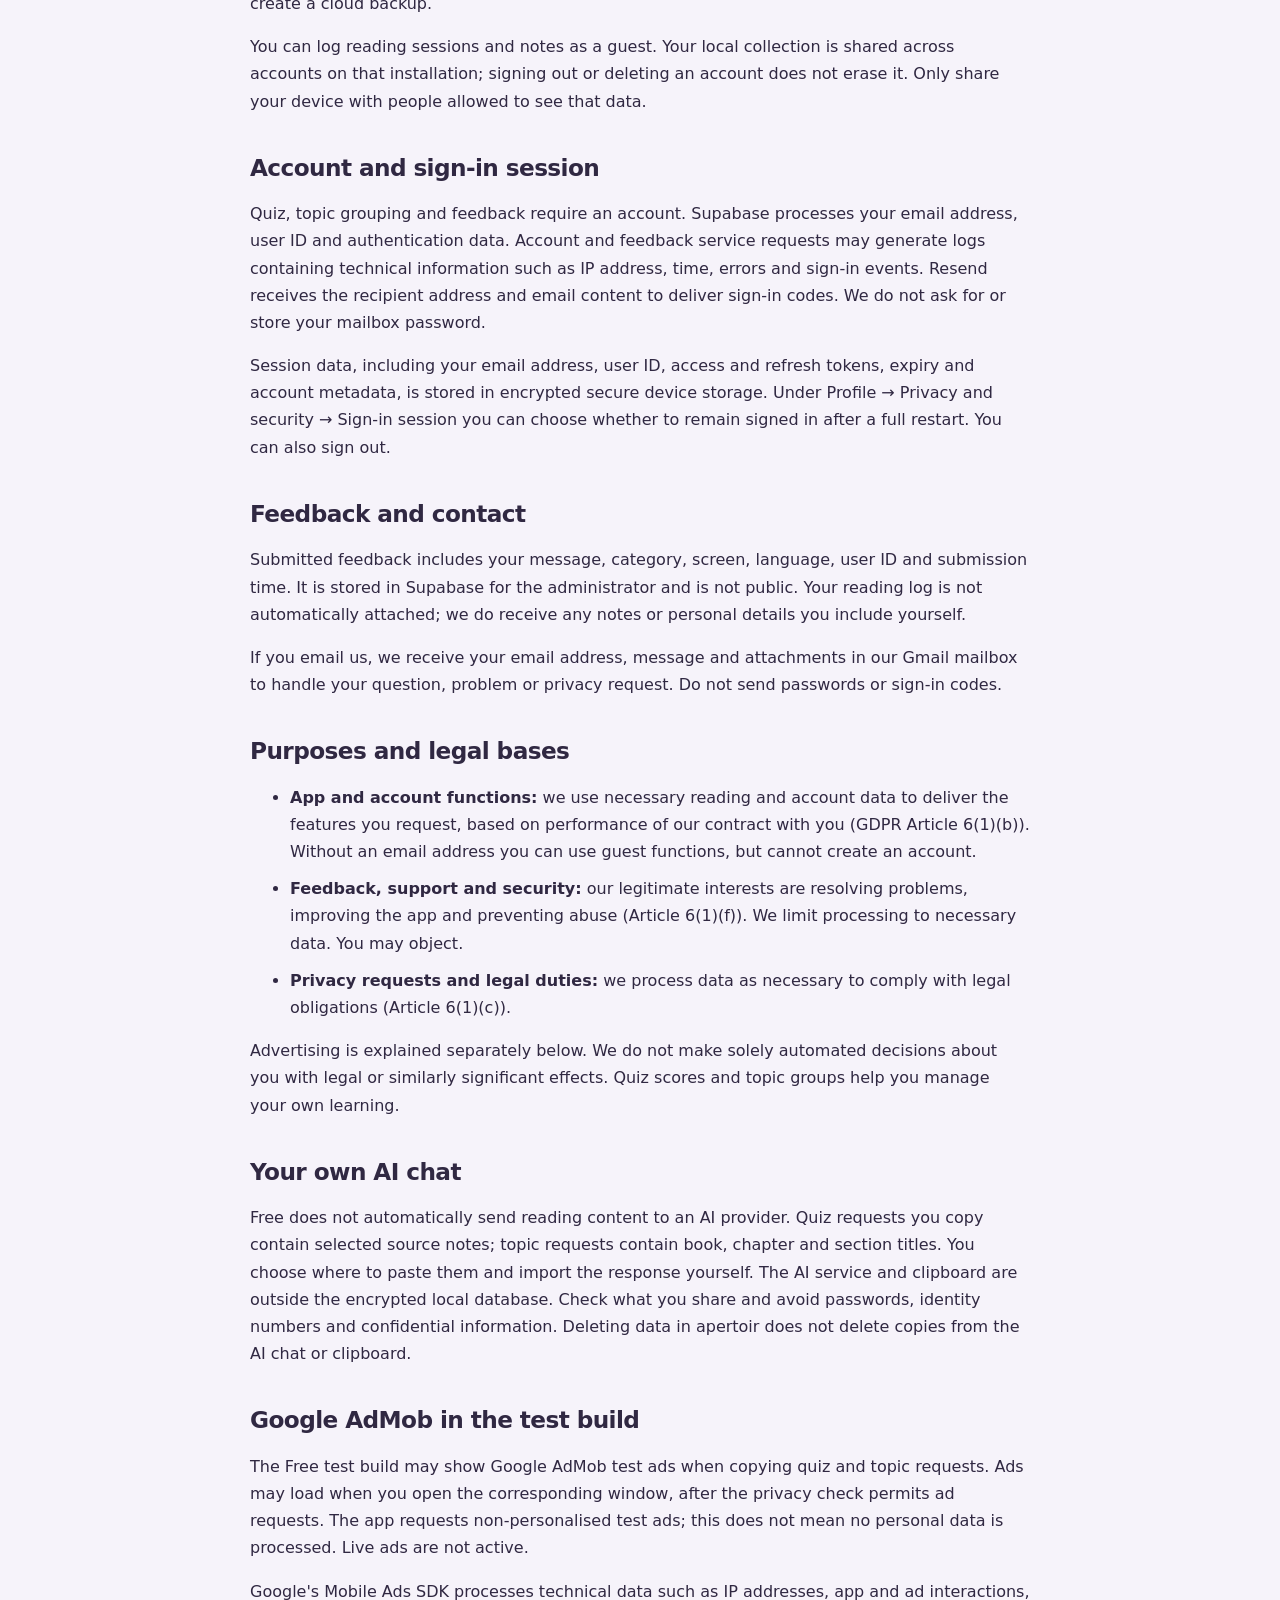
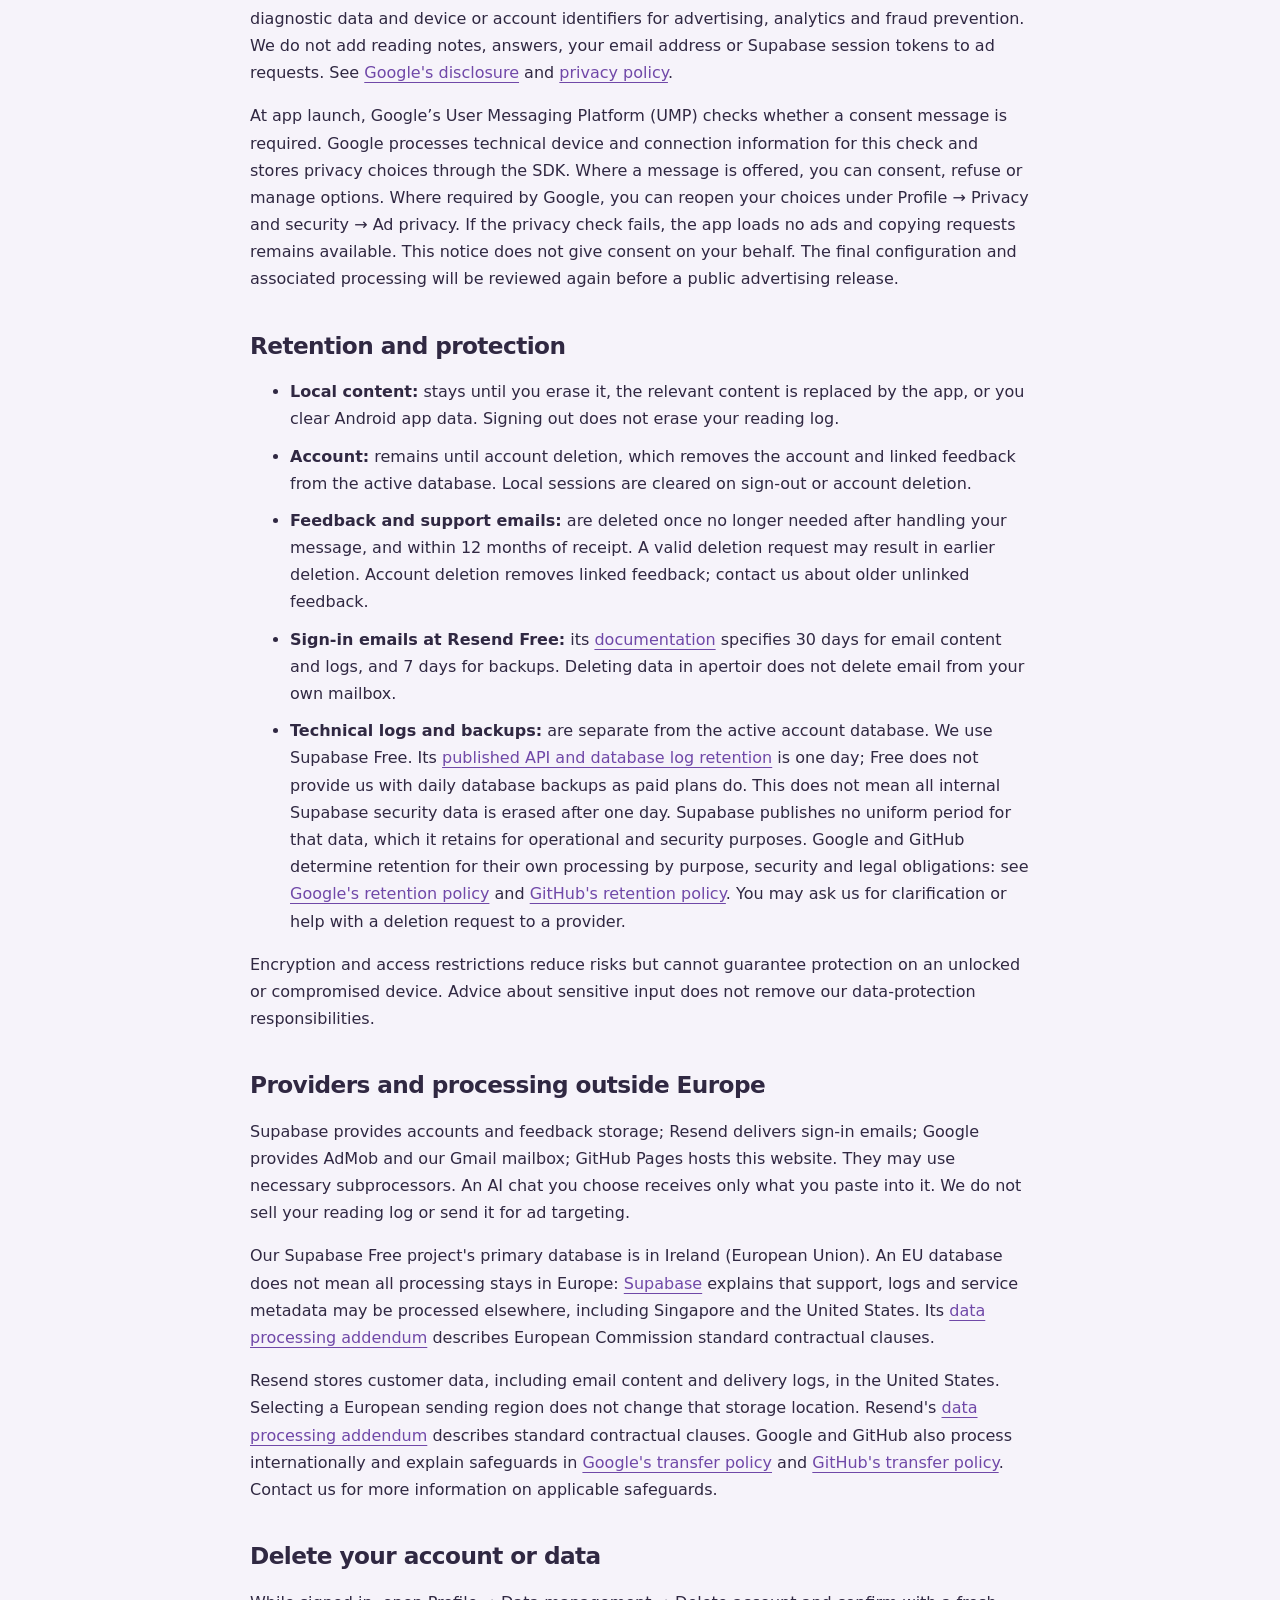
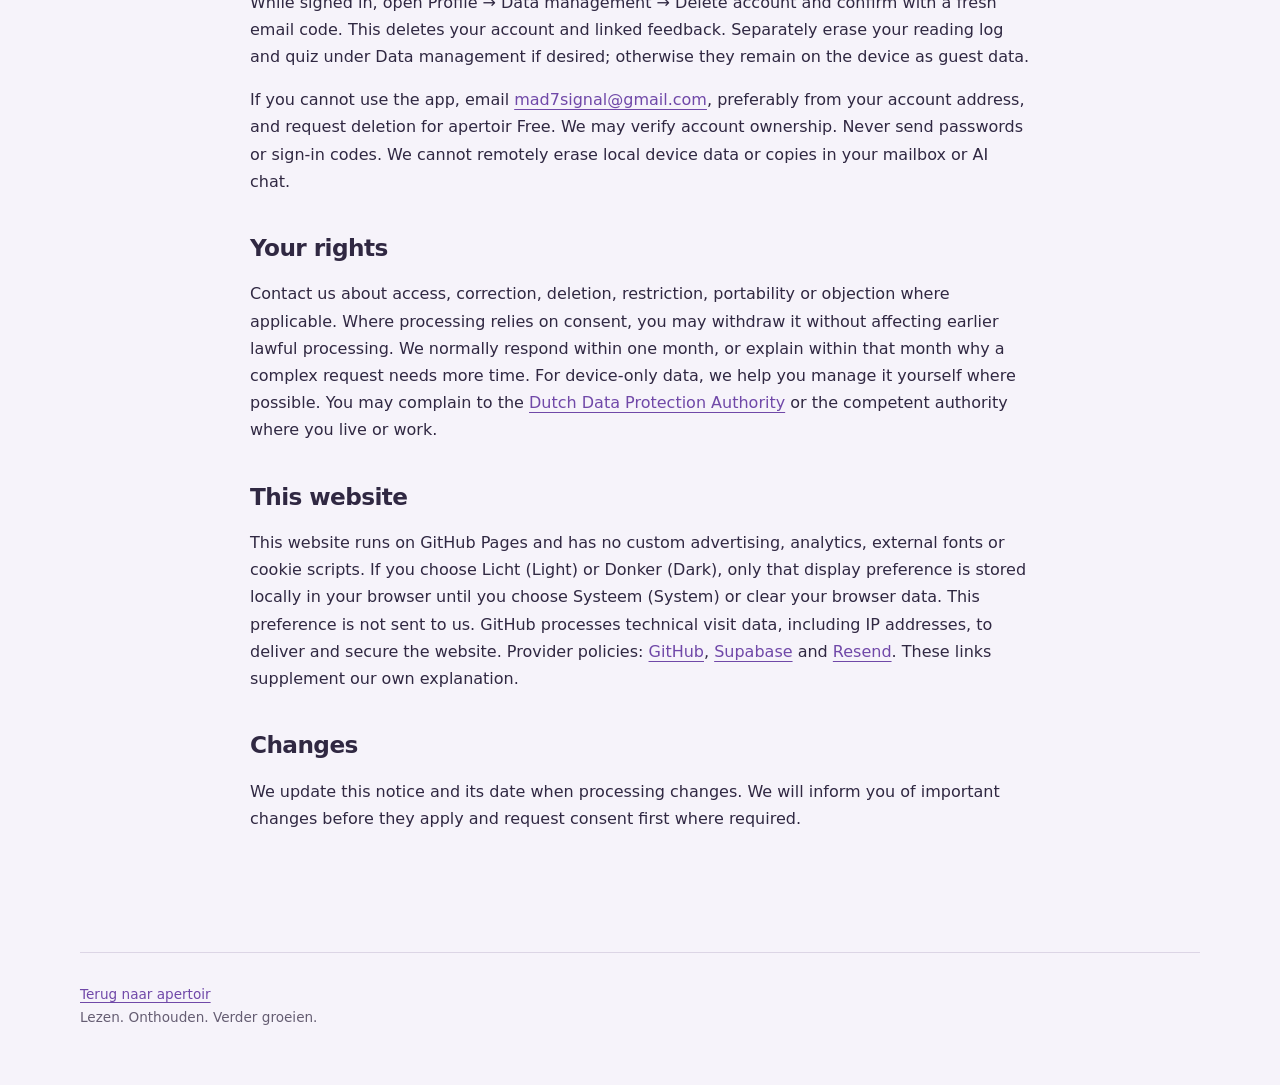
==== commit 0f09c6e4: "Use app wordmark beside website icon" ====
--- a/privacy/index.html
+++ b/privacy/index.html
@@ -8,11 +8,12 @@
   <title>Privacyverklaring — apertoir Free</title>
   <link rel="icon" href="../assets/icon.png" type="image/png">
   <script src="../assets/theme.js?v=20261107"></script>
-  <link rel="stylesheet" href="../assets/style.css?v=20261107">
+  <link rel="preload" href="../assets/fonts/Outfit-VariableFont_wght.ttf" as="font" type="font/ttf" crossorigin>
+  <link rel="stylesheet" href="../assets/style.css?v=20261107-wordmark">
 </head>
 <body>
   <a class="skip" href="#inhoud">Ga naar inhoud</a>
-  <header class="site-header wrap"><a class="brand" href="../"><img src="../assets/icon.png" width="44" height="44" alt="">apertoir</a><div class="header-actions"><a href="#english" lang="en">English</a><label class="theme-control" hidden><span class="sr-only">Weergave</span><svg width="18" height="18" viewBox="0 0 24 24" aria-hidden="true"><circle cx="12" cy="12" r="9" fill="none" stroke="currentColor" stroke-width="1.8"/><path d="M12 3a9 9 0 0 1 0 18Z" fill="currentColor"/></svg><select data-theme-select><option value="system">Systeem</option><option value="light">Licht</option><option value="dark">Donker</option></select></label></div></header>
+  <header class="site-header wrap"><a class="brand" href="../" aria-label="apertoir startpagina"><img src="../assets/icon.png" width="44" height="44" alt=""><span class="wordmark" role="img" aria-label="apertoir"><span aria-hidden="true" class="wordmark-letters"><span>a</span><span>p</span><span class="wordmark-e">e</span><span class="wordmark-r">r</span><span>t</span><span>o</span><span class="wordmark-i">ı</span><span class="wordmark-last">r</span></span></span></a><div class="header-actions"><a href="#english" lang="en">English</a><label class="theme-control" hidden><span class="sr-only">Weergave</span><svg width="18" height="18" viewBox="0 0 24 24" aria-hidden="true"><circle cx="12" cy="12" r="9" fill="none" stroke="currentColor" stroke-width="1.8"/><path d="M12 3a9 9 0 0 1 0 18Z" fill="currentColor"/></svg><select data-theme-select><option value="system">Systeem</option><option value="light">Licht</option><option value="dark">Donker</option></select></label></div></header>
   <main class="legal wrap" id="inhoud">
     <p class="eyebrow">apertoir Free</p><h1>Privacyverklaring</h1>
     <p class="meta">Versie 1.2 · 7 november 2026</p>
--- a/assets/style.css
+++ b/assets/style.css
@@ -1,6 +1,6 @@
-:root{color-scheme:light;--bg:#f6f3fa;--paper:#fffdfb;--ink:#302842;--muted:#655d72;--purple:#7048a8;--teal:#27685f;--gold:#efc65b;--line:#dcd5e5;--on-gold:#302842;--note-start:#e9e1f5;--note-end:#e7efeb;--note-line:#30284218}
-:root[data-theme="dark"]{color-scheme:dark;--bg:#15121f;--paper:#221d2f;--ink:#f0eaf7;--muted:#c2b8ce;--purple:#c3a0ee;--teal:#80d4c5;--line:#44394f;--note-start:#30263f;--note-end:#203b39;--note-line:#f0eaf726}
-@media(prefers-color-scheme:dark){:root:not([data-theme]){color-scheme:dark;--bg:#15121f;--paper:#221d2f;--ink:#f0eaf7;--muted:#c2b8ce;--purple:#c3a0ee;--teal:#80d4c5;--line:#44394f;--note-start:#30263f;--note-end:#203b39;--note-line:#f0eaf726}}
+:root{color-scheme:light;--bg:#f6f3fa;--paper:#fffdfb;--ink:#302842;--muted:#655d72;--purple:#7048a8;--teal:#27685f;--gold:#efc65b;--line:#dcd5e5;--on-gold:#302842;--note-start:#e9e1f5;--note-end:#e7efeb;--note-line:#30284218;--wordmark-purple:#7048a8;--wordmark-gold:#e1a936}
+:root[data-theme="dark"]{color-scheme:dark;--bg:#15121f;--paper:#221d2f;--ink:#f0eaf7;--muted:#c2b8ce;--purple:#c3a0ee;--teal:#80d4c5;--line:#44394f;--note-start:#30263f;--note-end:#203b39;--note-line:#f0eaf726;--wordmark-purple:#ae88dd;--wordmark-gold:#efc65b}
+@media(prefers-color-scheme:dark){:root:not([data-theme]){color-scheme:dark;--bg:#15121f;--paper:#221d2f;--ink:#f0eaf7;--muted:#c2b8ce;--purple:#c3a0ee;--teal:#80d4c5;--line:#44394f;--note-start:#30263f;--note-end:#203b39;--note-line:#f0eaf726;--wordmark-purple:#ae88dd;--wordmark-gold:#efc65b}}
 *{box-sizing:border-box}html{scroll-behavior:smooth;scroll-padding-top:2rem}body{margin:0;background:var(--bg);color:var(--ink);font:1rem/1.7 system-ui,-apple-system,BlinkMacSystemFont,"Segoe UI",sans-serif}a{color:var(--purple);text-underline-offset:.25em}a:hover{text-decoration-thickness:2px}a:focus-visible,select:focus-visible{outline:3px solid var(--teal);outline-offset:5px;border-radius:4px}img{max-width:100%;height:auto}.wrap{width:min(1120px,calc(100% - 48px));margin-inline:auto}.skip{position:absolute;top:-100px;background:var(--paper);padding:12px;z-index:10}.skip:focus{top:8px}.site-header{display:flex;align-items:center;justify-content:space-between;gap:24px;padding-block:28px}.brand{display:inline-flex;align-items:center;gap:12px;color:var(--purple);font-size:1.65rem;font-weight:750;letter-spacing:-.06em;text-decoration:none}.brand img{width:44px;height:44px;border-radius:13px}nav{display:flex;gap:26px;flex-wrap:wrap}nav a{font-size:.9rem;text-decoration:none}h1,h2,h3,p{margin-top:0}h1,h2,h3{line-height:1.13;letter-spacing:-.045em}h1{font-size:clamp(2.7rem,5.8vw,4.8rem);font-weight:650;margin-bottom:26px}h1 em{font-style:normal;color:var(--purple)}h2{font-size:clamp(1.9rem,3vw,2.8rem);font-weight:620}h3{font-size:1.35rem;font-weight:650}.eyebrow{color:var(--teal);font-size:.78rem;font-weight:750;letter-spacing:.1em;text-transform:uppercase;margin-bottom:20px}.hero{display:grid;grid-template-columns:1.3fr 1fr;gap:72px;align-items:center;padding-block:60px 90px}.lead{font-size:1.16rem;color:var(--muted);max-width:38ch;margin-bottom:30px}.primary{display:inline-flex;align-items:center;gap:32px;background:var(--gold);border-radius:100px;padding:14px 23px;color:var(--on-gold);font-weight:650;text-decoration:none}.small{font-size:.85rem;color:var(--muted);max-width:40ch;margin:18px 0 0}.reading-note{background:linear-gradient(140deg,var(--note-start),var(--note-end));border-radius:38px;padding:32px 34px;box-shadow:0 20px 48px #3028420a}.note-top{display:flex;align-items:center;justify-content:space-between;gap:12px;color:var(--teal);font-size:.8rem}.sun{font-size:2.5rem;color:var(--teal)}.note-heading{font-size:3.3rem;line-height:1.08;letter-spacing:-.05em;font-weight:600;margin:24px 0 30px;color:var(--purple)}.note-line{display:flex;align-items:baseline;gap:18px;border-top:1px solid var(--note-line);padding:16px 0}.note-line span{font-size:.8rem;color:var(--teal)}.note-line p{margin:0}.note-footer{font-size:.78rem;color:var(--muted);margin:22px 0 0}.features{padding-block:30px 80px}.feature-grid{display:grid;grid-template-columns:repeat(3,1fr);gap:32px;margin-top:38px}.feature-grid article{border-top:1px solid var(--line);padding-top:24px}.feature-grid p{color:var(--muted);font-size:.95rem}.step{display:block;color:var(--teal);font-size:.8rem;font-weight:650;margin-bottom:20px}.availability{background:var(--paper);border-radius:32px;padding:42px;display:grid;grid-template-columns:1.2fr 1fr;gap:60px;align-items:center}.availability p:not(.eyebrow){color:var(--muted);max-width:45ch;margin-bottom:0}.store-list{display:grid;gap:16px}.store-status{border:1px solid var(--line);border-radius:18px;padding:20px 24px}.store-status span,.store-status strong{display:block}.store-status span{font-size:1.2rem;font-weight:650}.store-status strong{font-size:.85rem;color:var(--muted);font-weight:400}.site-footer{margin-top:64px;padding-block:30px 42px;border-top:1px solid var(--line);font-size:.85rem;color:var(--muted)}.brand-text{font-size:1.5rem;font-weight:750;letter-spacing:-.06em;color:var(--purple);margin-bottom:8px}.site-footer nav{margin-top:20px}.legal{max-width:780px;padding-block:40px}.legal h1{font-size:clamp(2rem,5vw,3.5rem)}.legal h2{font-size:1.45rem;letter-spacing:-.025em;margin-top:40px}.legal p,.legal li{overflow-wrap:anywhere}.legal li{margin-bottom:10px}.legal .notice{border-left:4px solid var(--gold);background:var(--paper);padding:20px 24px;border-radius:0 16px 16px 0}.legal .meta{color:var(--muted);font-size:.9rem}.legal nav{padding-block:16px;border-bottom:1px solid var(--line)}.legal a{overflow-wrap:anywhere}.language-section{border-top:1px solid var(--line);margin-top:56px;padding-top:36px}
 @media(max-width:760px){.wrap{width:calc(100% - 36px)}.site-header{padding-block:20px}.site-header nav{gap:14px}.hero{grid-template-columns:1fr;gap:36px;padding-block:30px 50px}.reading-note{max-width:480px;width:100%;padding:28px}.note-heading{font-size:2.8rem}.feature-grid{grid-template-columns:1fr;gap:18px}.features{padding-bottom:44px}.availability{grid-template-columns:1fr;padding:28px;gap:28px}.site-footer{margin-top:40px}.brand{font-size:1.4rem}.brand img{width:36px;height:36px}.legal{padding-block:26px}}
 @media(prefers-reduced-motion:reduce){html{scroll-behavior:auto}}
@@ -13,3 +13,10 @@
 .theme-control select{min-height:44px;max-width:130px;background:transparent;color:inherit;border:0;border-radius:999px;font:inherit;font-size:.9rem;cursor:pointer}.theme-control option{background:var(--paper);color:var(--ink)}
 @media(max-width:600px){.site-header{flex-wrap:wrap;gap:16px}.header-actions{gap:16px;justify-content:flex-start}.site-header .header-actions{width:100%;justify-content:space-between}.header-actions nav{gap:16px}.theme-control{flex-shrink:0}}
 @media print{:root,:root[data-theme],:root:not([data-theme]){color-scheme:light;--bg:white;--paper:white;--ink:black;--muted:#333;--purple:#333;--teal:#333;--line:#999;--note-start:white;--note-end:white;--note-line:#999}.theme-control{display:none}}
+
+/* Match ApertoirWordmark in the app: Outfit 500, rotated e and gold dotless i. */
+@font-face{font-family:Outfit;src:url("fonts/Outfit-VariableFont_wght.ttf") format("truetype");font-style:normal;font-weight:100 900;font-display:swap}
+.wordmark{display:inline-block;font-family:Outfit,sans-serif;font-size:32px;font-weight:500;line-height:1;letter-spacing:0;color:var(--wordmark-purple);flex-shrink:0}
+.wordmark-letters{display:inline-flex;align-items:baseline}.wordmark-letters>span{display:inline-block;margin-right:.025em}.wordmark-letters>.wordmark-e{transform:rotate(-.244rad);margin-right:.055em}.wordmark-letters>.wordmark-r{margin-right:.03em}.wordmark-letters>.wordmark-last{margin-left:.005em;margin-right:0}
+.wordmark-i{position:relative;color:var(--wordmark-gold)}.wordmark-i::before{content:"";position:absolute;top:-.06em;left:50%;width:.16em;height:.08em;background:currentColor;border-radius:1px;transform:translateX(-50%) rotate(-.244rad);box-shadow:0 0 12px color-mix(in srgb,currentColor 35%,transparent)}
+.brand-text .wordmark{font-size:29px}@media(max-width:760px){.brand .wordmark{font-size:29px}}@media print{.wordmark{color:black}.wordmark-i{color:#7048a8}}
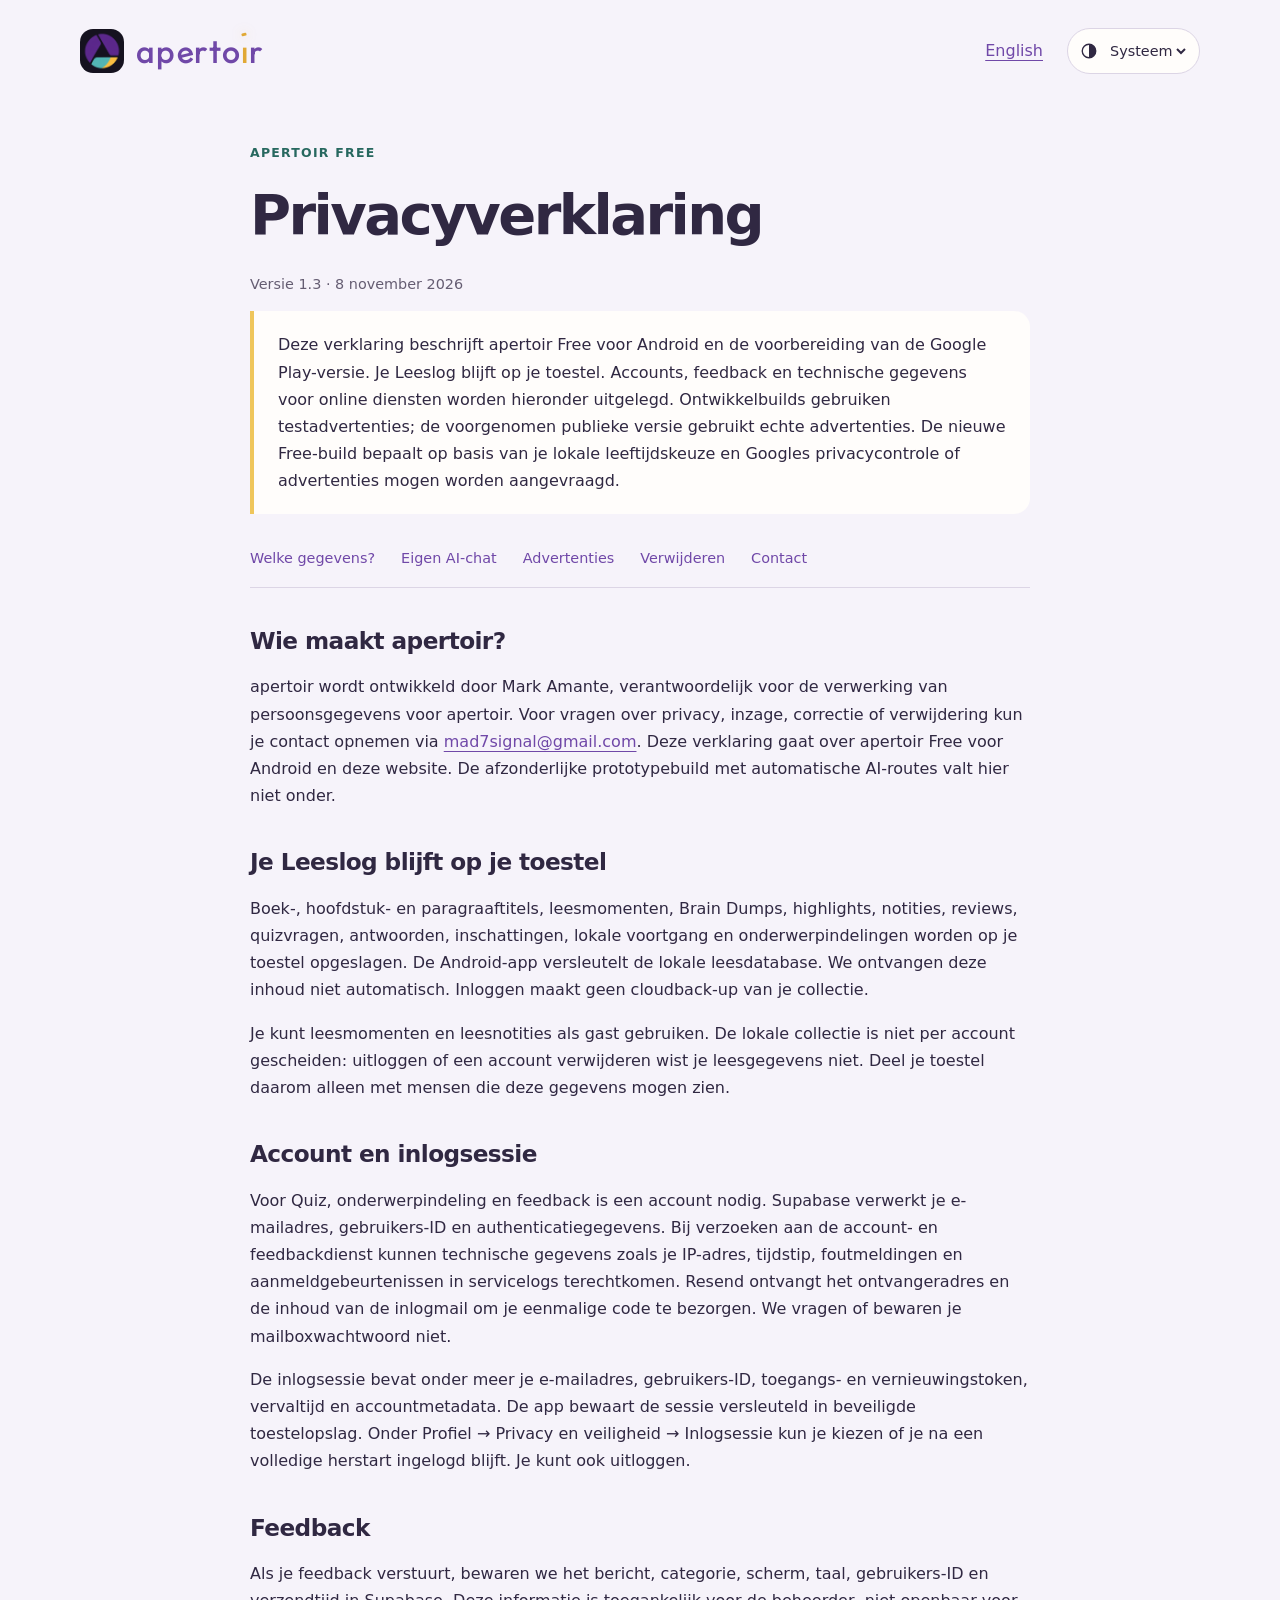
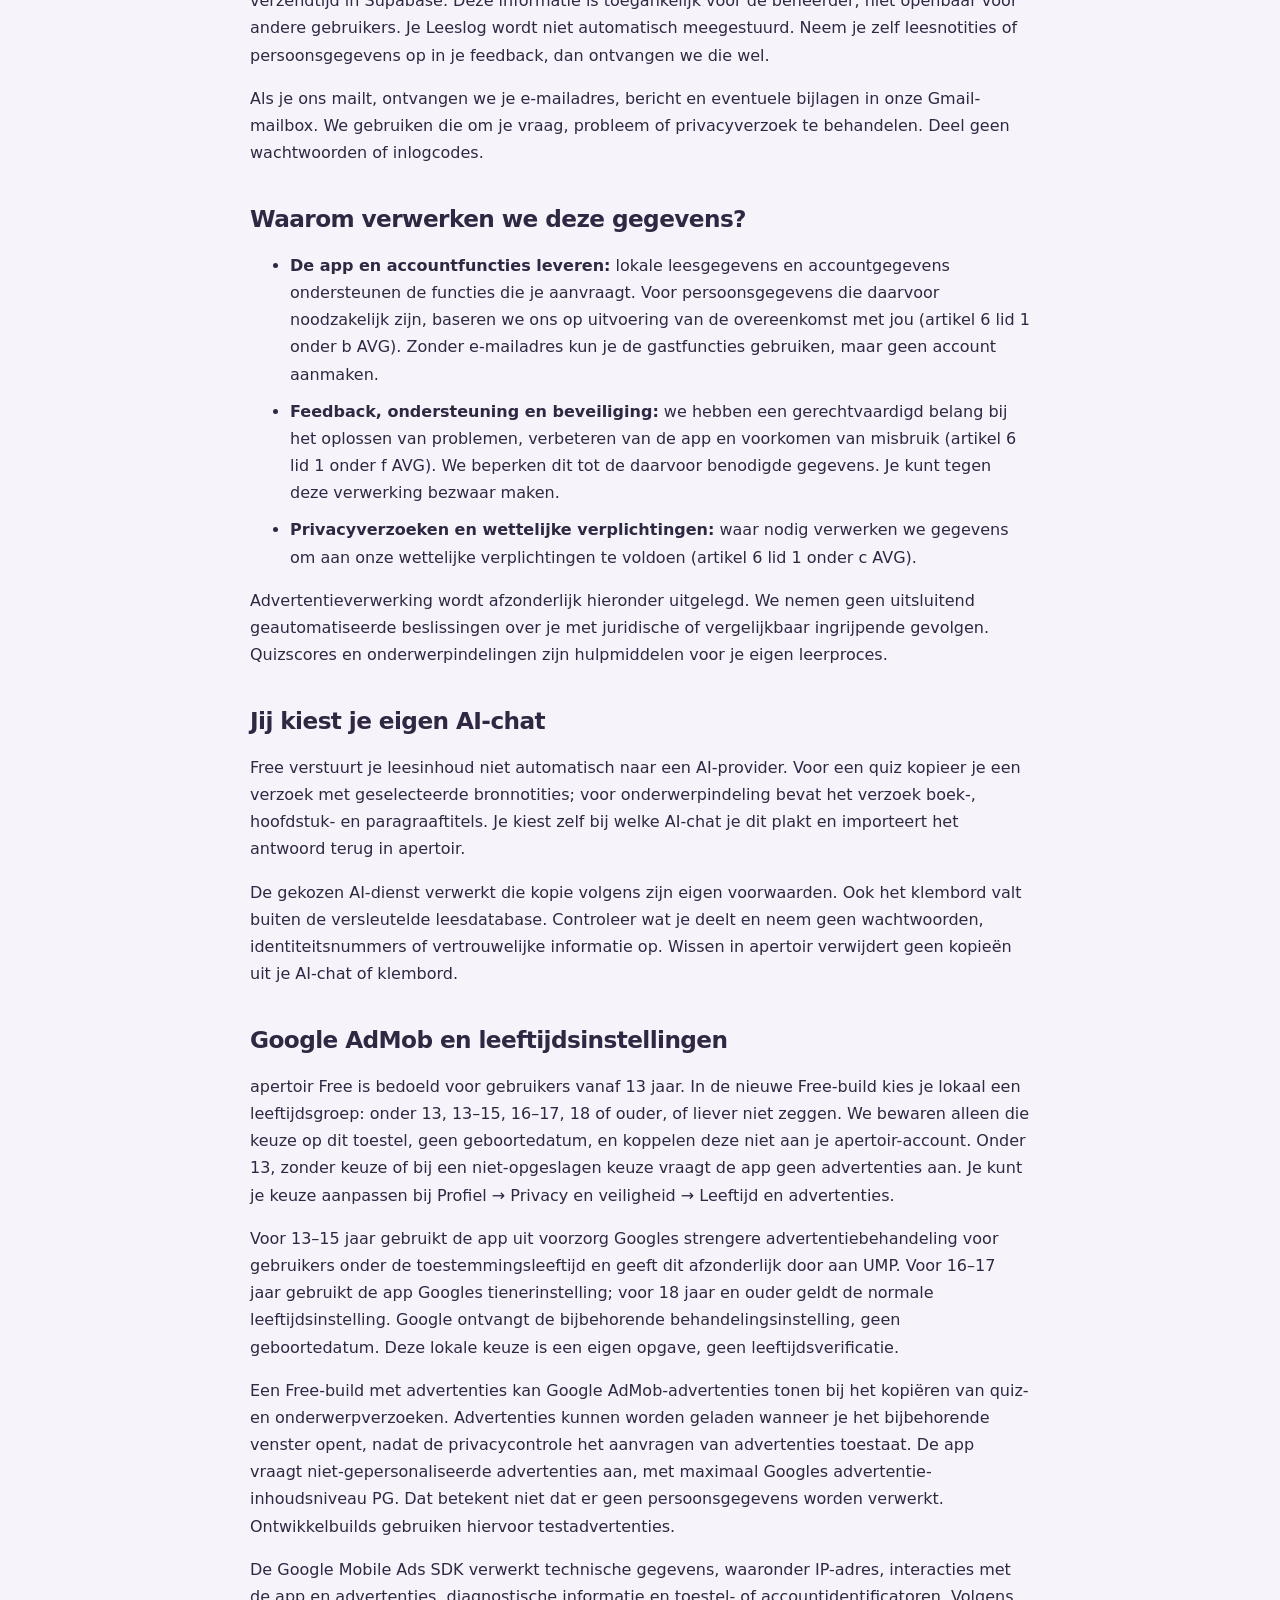
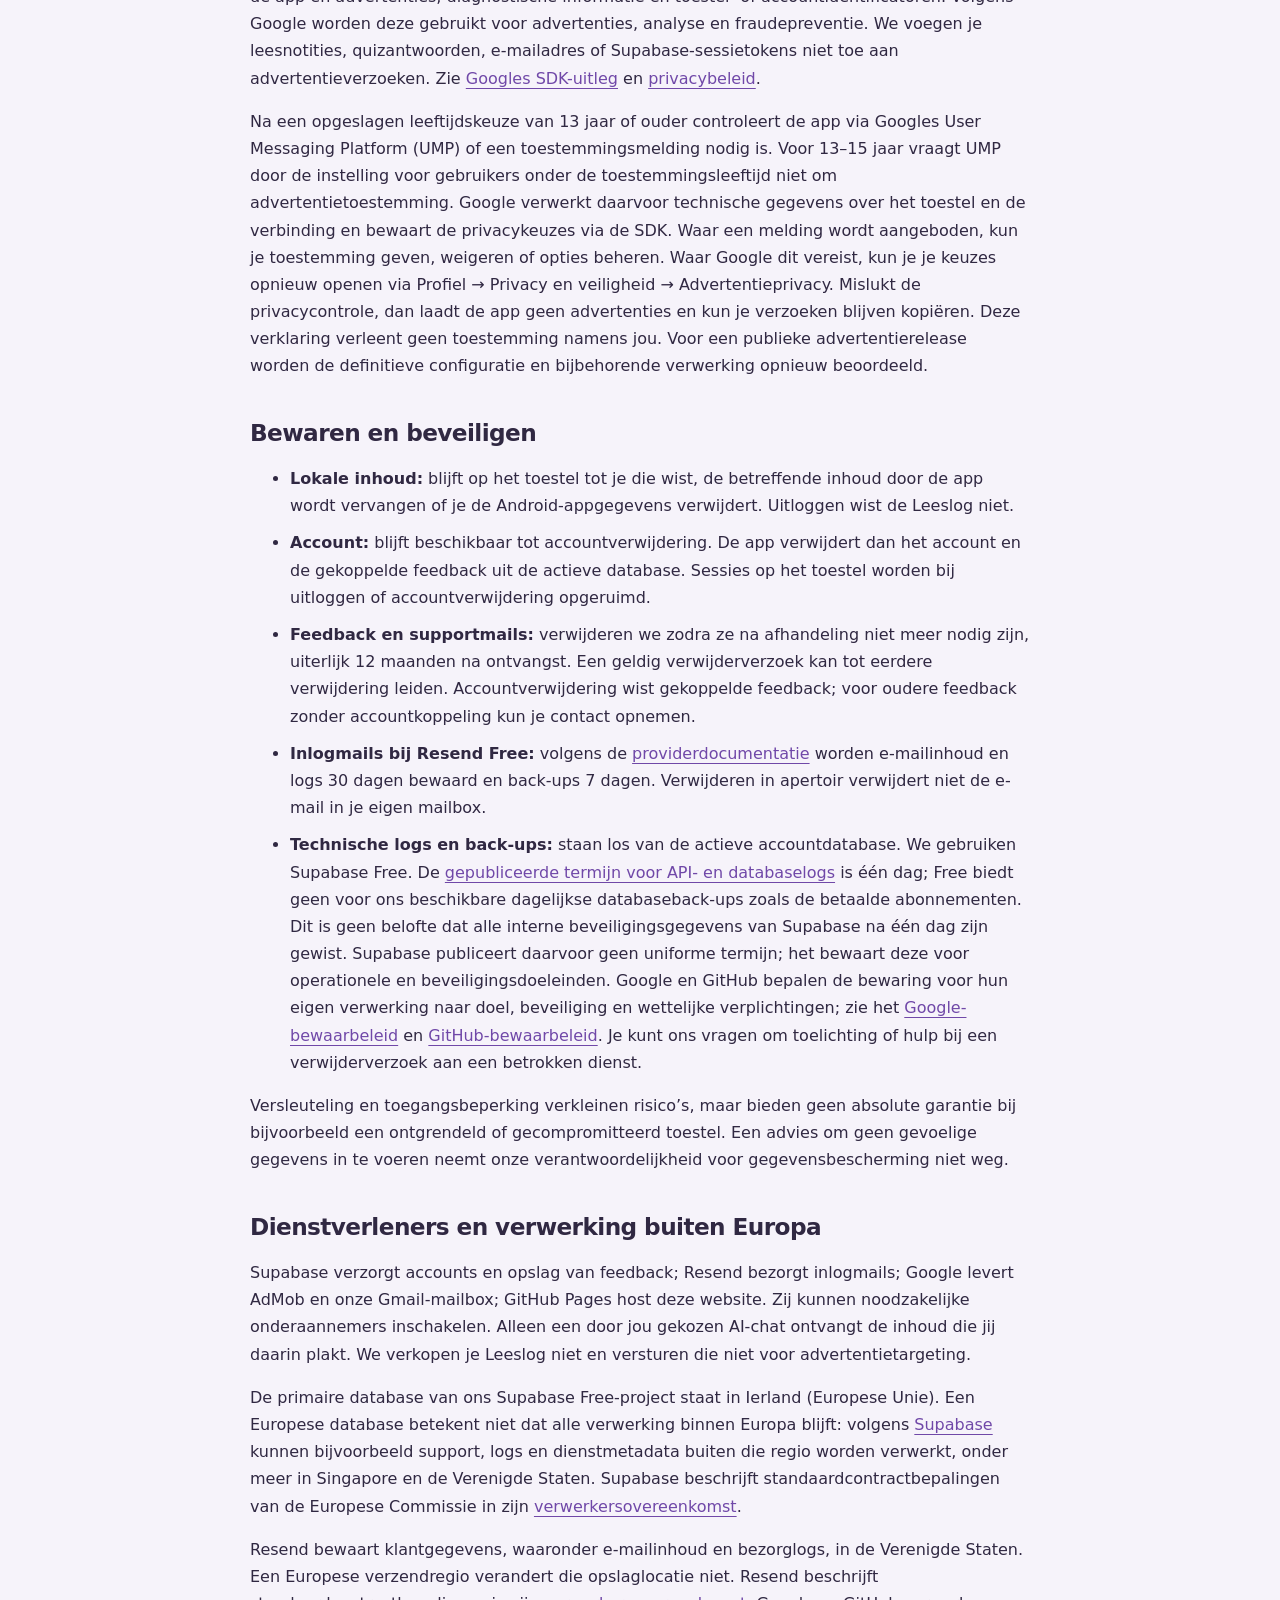
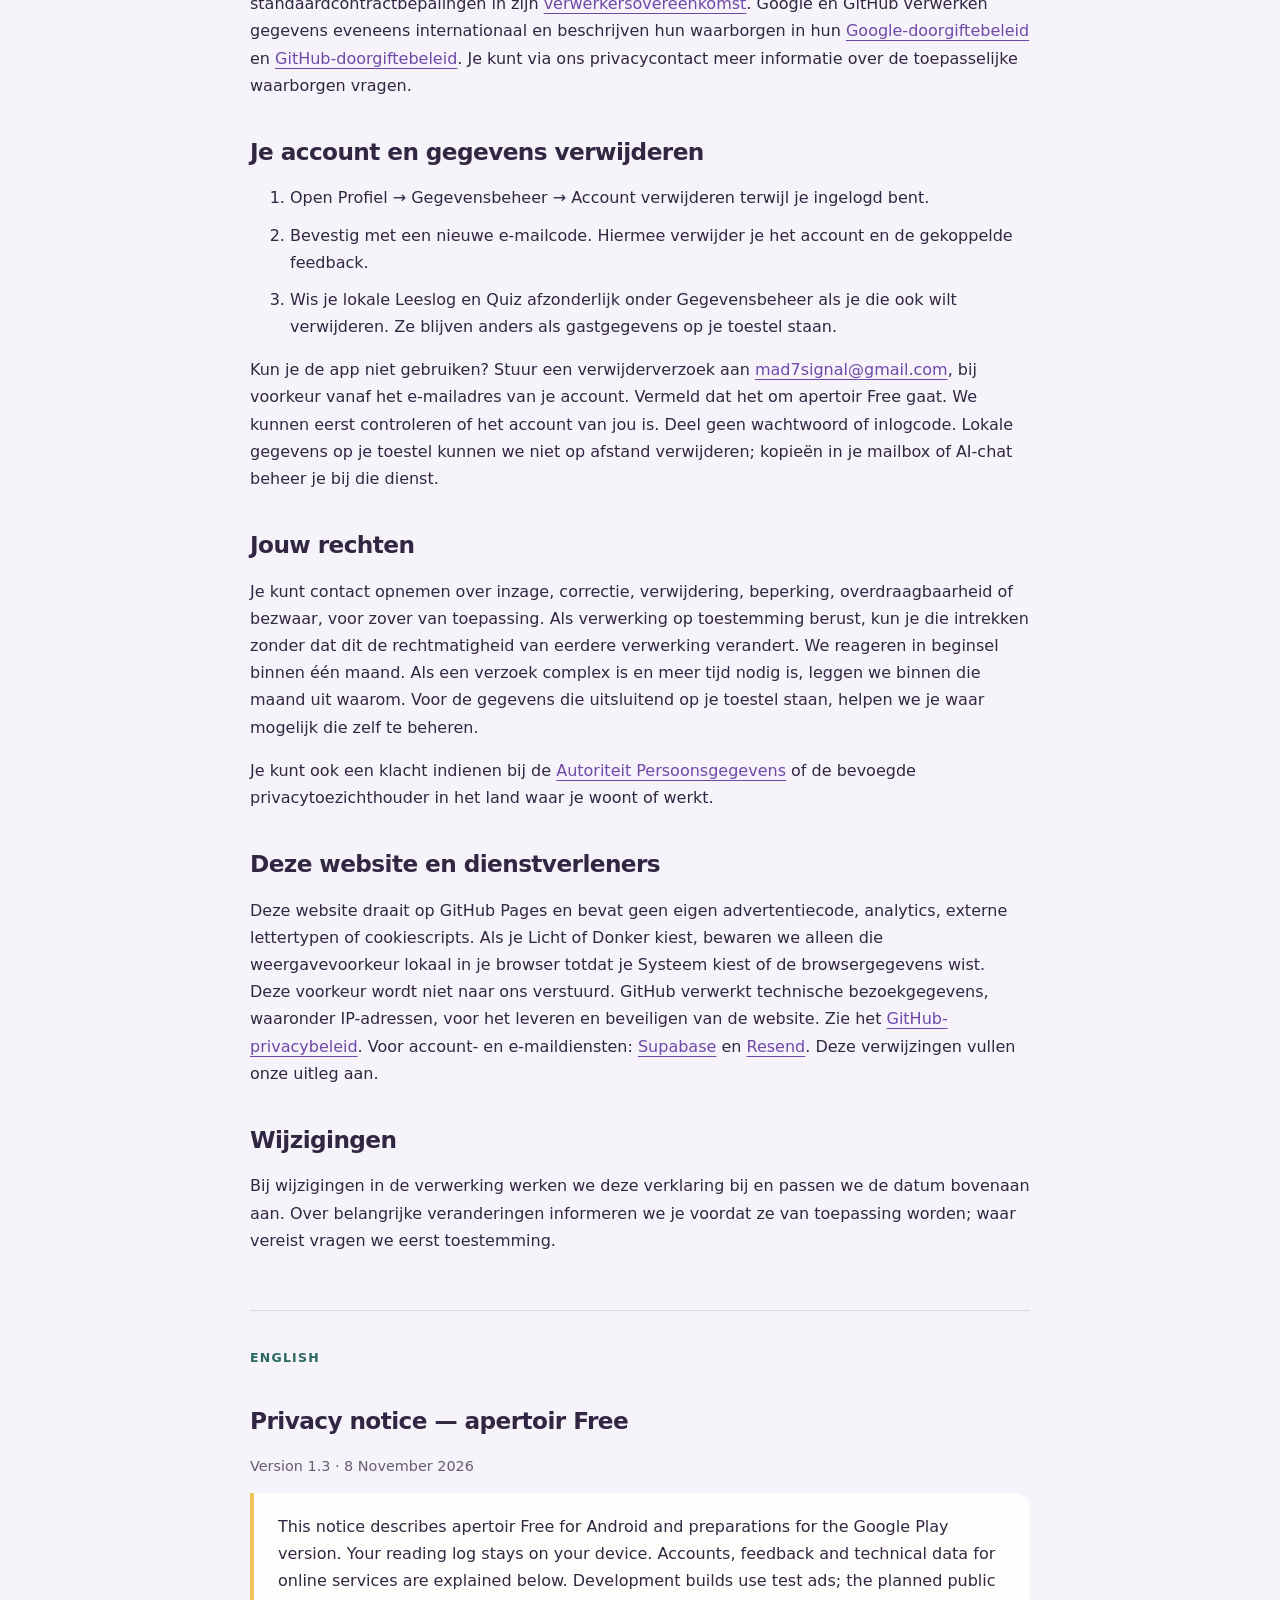
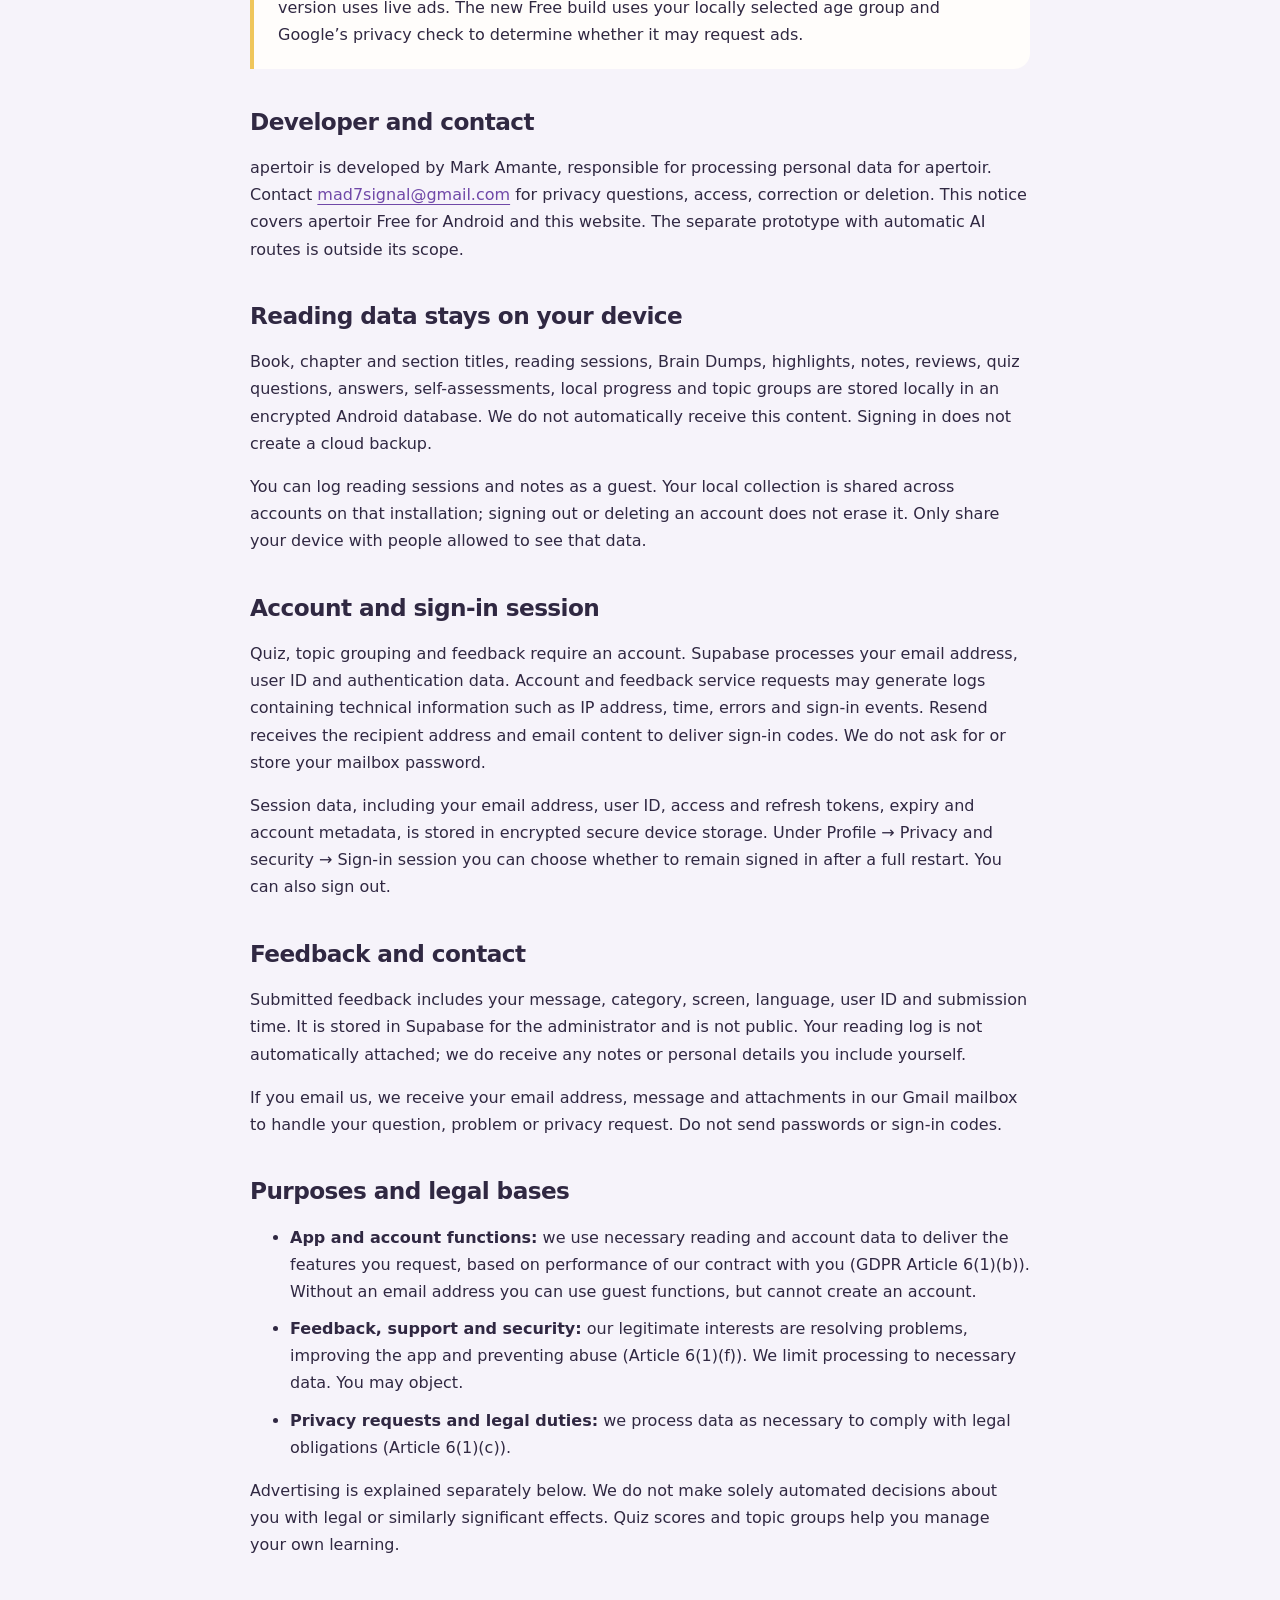
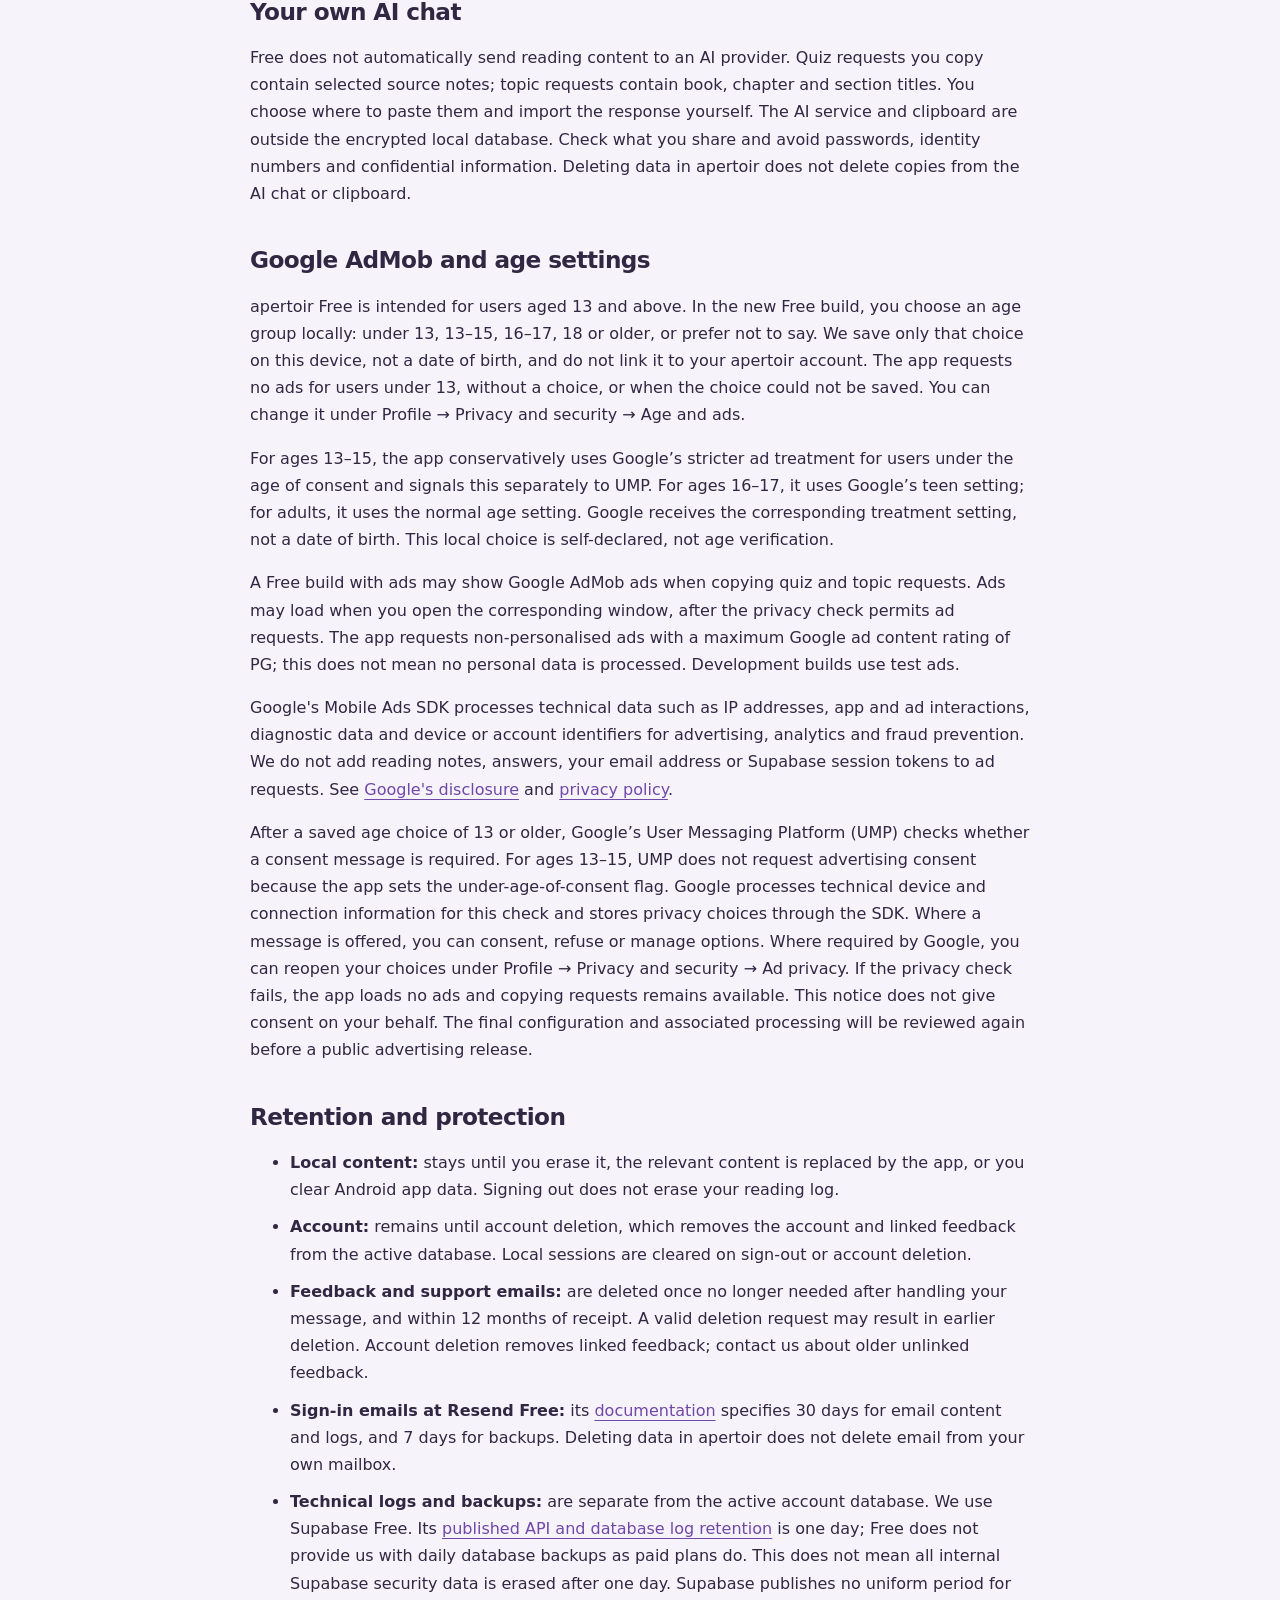
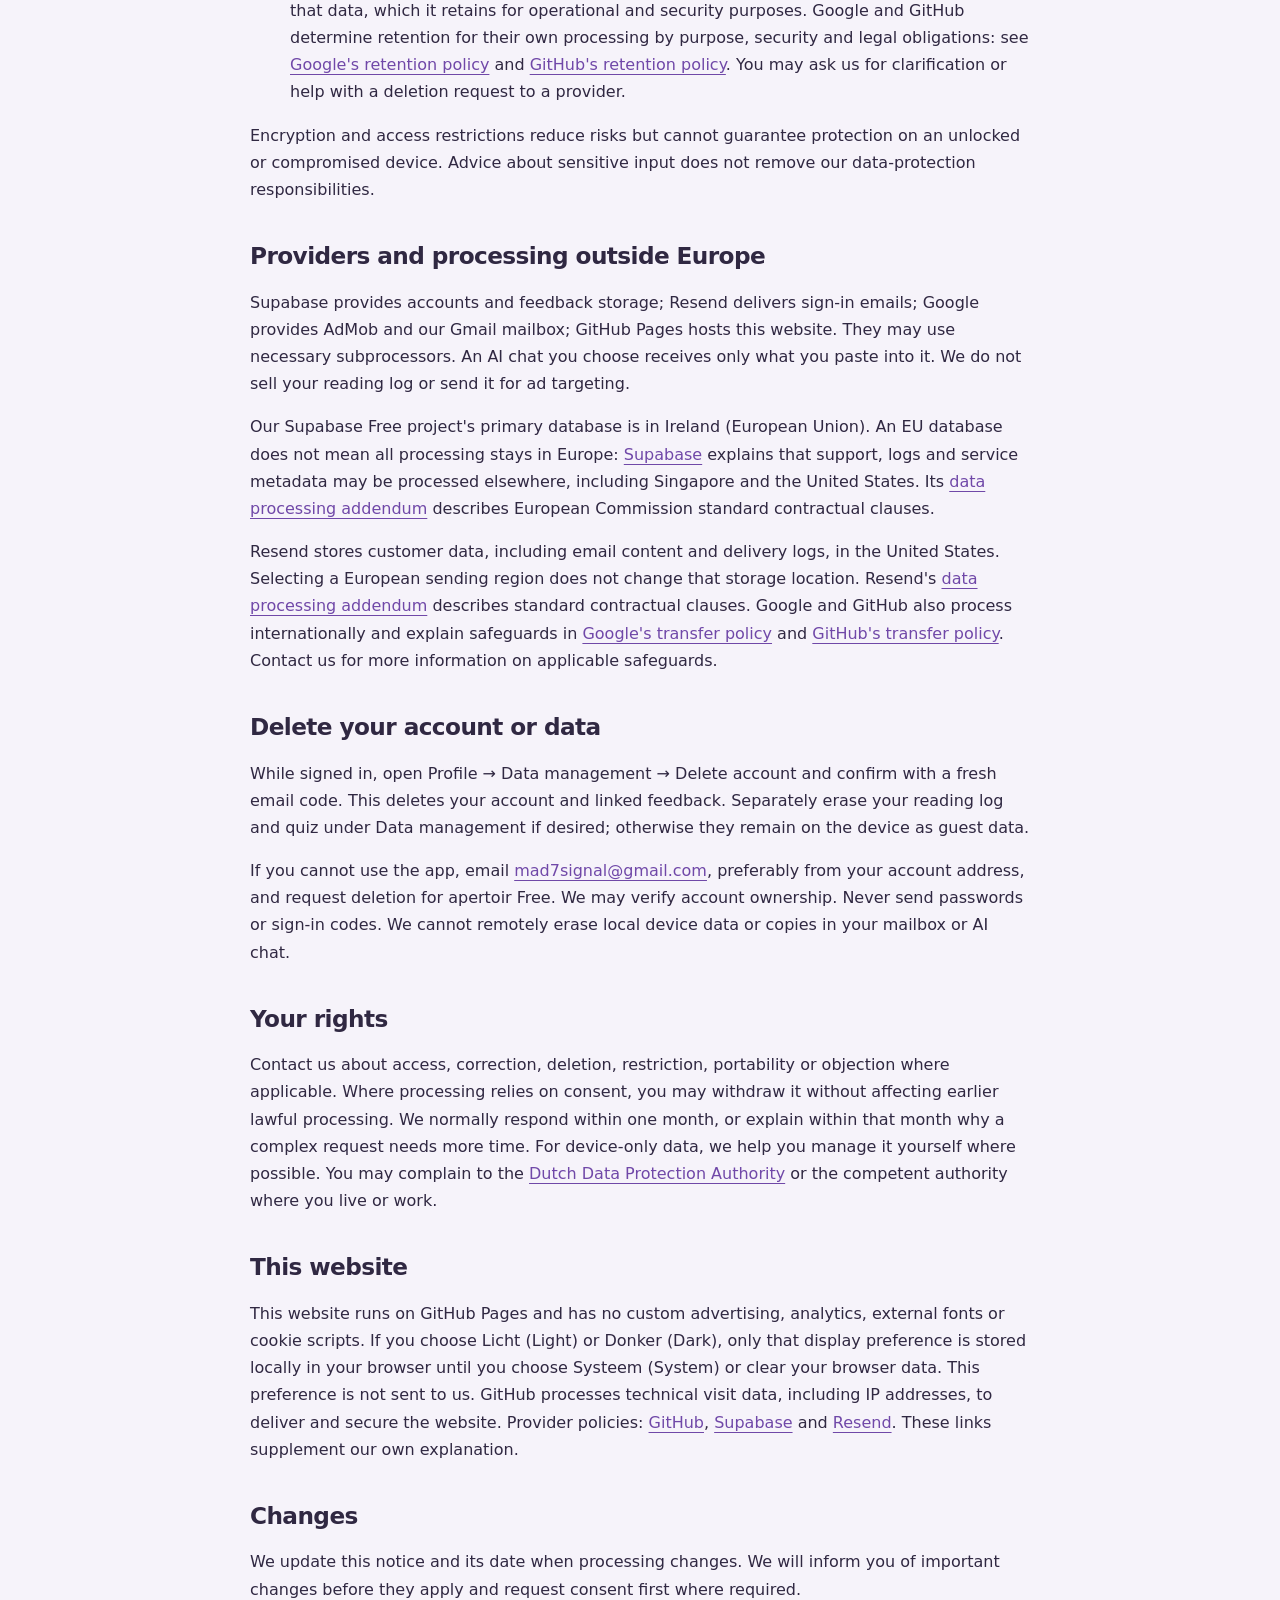
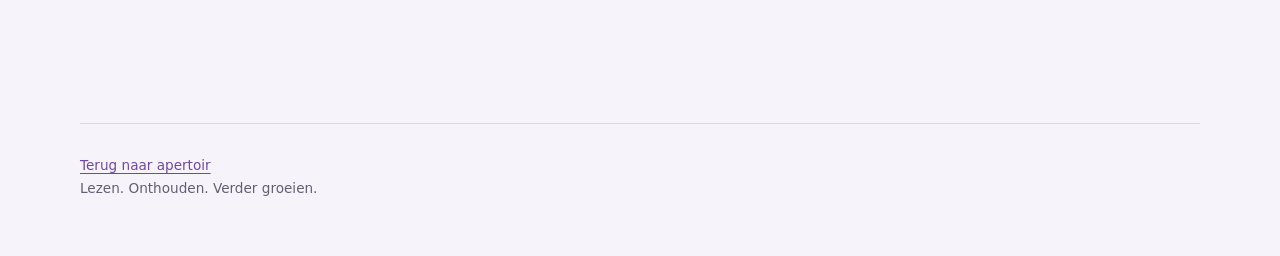
==== commit 3430396a: "Describe Free release ads and local age settings in privacy notice" ====
--- a/privacy/index.html
+++ b/privacy/index.html
@@ -16,8 +16,8 @@
   <header class="site-header wrap"><a class="brand" href="../" aria-label="apertoir startpagina"><img src="../assets/icon.png" width="44" height="44" alt=""><span class="wordmark" role="img" aria-label="apertoir"><span aria-hidden="true" class="wordmark-letters"><span>a</span><span>p</span><span class="wordmark-e">e</span><span class="wordmark-r">r</span><span>t</span><span>o</span><span class="wordmark-i">ı</span><span class="wordmark-last">r</span></span></span></a><div class="header-actions"><a href="#english" lang="en">English</a><label class="theme-control" hidden><span class="sr-only">Weergave</span><svg width="18" height="18" viewBox="0 0 24 24" aria-hidden="true"><circle cx="12" cy="12" r="9" fill="none" stroke="currentColor" stroke-width="1.8"/><path d="M12 3a9 9 0 0 1 0 18Z" fill="currentColor"/></svg><select data-theme-select><option value="system">Systeem</option><option value="light">Licht</option><option value="dark">Donker</option></select></label></div></header>
   <main class="legal wrap" id="inhoud">
     <p class="eyebrow">apertoir Free</p><h1>Privacyverklaring</h1>
-    <p class="meta">Versie 1.2 · 7 november 2026</p>
-    <p class="notice">Deze verklaring beschrijft apertoir Free voor Android in de huidige testfase. Je Leeslog blijft op je toestel. Accounts, feedback en technische gegevens voor online diensten worden hieronder uitgelegd. De testversie gebruikt testadvertenties; echte advertenties zijn nog niet actief. De app controleert via Google of een privacykeuze nodig is voordat advertenties worden geladen.</p>
+    <p class="meta">Versie 1.3 · 8 november 2026</p>
+    <p class="notice">Deze verklaring beschrijft apertoir Free voor Android en de voorbereiding van de Google Play-versie. Je Leeslog blijft op je toestel. Accounts, feedback en technische gegevens voor online diensten worden hieronder uitgelegd. Ontwikkelbuilds gebruiken testadvertenties; de voorgenomen publieke versie gebruikt echte advertenties. De nieuwe Free-build bepaalt op basis van je lokale leeftijdskeuze en Googles privacycontrole of advertenties mogen worden aangevraagd.</p>
     <nav aria-label="Op deze pagina"><a href="#gegevens">Welke gegevens?</a><a href="#ai">Eigen AI-chat</a><a href="#advertenties">Advertenties</a><a href="#verwijderen">Verwijderen</a><a href="#contact">Contact</a></nav>
     <h2 id="contact">Wie maakt apertoir?</h2>
     <p>apertoir wordt ontwikkeld door Mark Amante, verantwoordelijk voor de verwerking van persoonsgegevens voor apertoir. Voor vragen over privacy, inzage, correctie of verwijdering kun je contact opnemen via <a href="mailto:mad7signal@gmail.com">mad7signal@gmail.com</a>. Deze verklaring gaat over apertoir Free voor Android en deze website. De afzonderlijke prototypebuild met automatische AI-routes valt hier niet onder.</p>
@@ -40,10 +40,12 @@
     <h2 id="ai">Jij kiest je eigen AI-chat</h2>
     <p>Free verstuurt je leesinhoud niet automatisch naar een AI-provider. Voor een quiz kopieer je een verzoek met geselecteerde bronnotities; voor onderwerpindeling bevat het verzoek boek-, hoofdstuk- en paragraaftitels. Je kiest zelf bij welke AI-chat je dit plakt en importeert het antwoord terug in apertoir.</p>
     <p>De gekozen AI-dienst verwerkt die kopie volgens zijn eigen voorwaarden. Ook het klembord valt buiten de versleutelde leesdatabase. Controleer wat je deelt en neem geen wachtwoorden, identiteitsnummers of vertrouwelijke informatie op. Wissen in apertoir verwijdert geen kopieën uit je AI-chat of klembord.</p>
-    <h2 id="advertenties">Google AdMob in de testbuild</h2>
-    <p>De huidige Free-testbuild kan Google AdMob-testadvertenties tonen bij het kopiëren van quiz- en onderwerpverzoeken. Advertenties kunnen worden geladen wanneer je het bijbehorende venster opent, nadat de privacycontrole het aanvragen van advertenties toestaat. De app vraagt niet-gepersonaliseerde testadvertenties aan. Dat betekent niet dat er geen persoonsgegevens worden verwerkt. Echte advertenties zijn nog niet actief.</p>
+    <h2 id="advertenties">Google AdMob en leeftijdsinstellingen</h2>
+    <p>apertoir Free is bedoeld voor gebruikers vanaf 13 jaar. In de nieuwe Free-build kies je lokaal een leeftijdsgroep: onder 13, 13–15, 16–17, 18 of ouder, of liever niet zeggen. We bewaren alleen die keuze op dit toestel, geen geboortedatum, en koppelen deze niet aan je apertoir-account. Onder 13, zonder keuze of bij een niet-opgeslagen keuze vraagt de app geen advertenties aan. Je kunt je keuze aanpassen bij Profiel → Privacy en veiligheid → Leeftijd en advertenties.</p>
+    <p>Voor 13–15 jaar gebruikt de app uit voorzorg Googles strengere advertentiebehandeling voor gebruikers onder de toestemmingsleeftijd en geeft dit afzonderlijk door aan UMP. Voor 16–17 jaar gebruikt de app Googles tienerinstelling; voor 18 jaar en ouder geldt de normale leeftijdsinstelling. Google ontvangt de bijbehorende behandelingsinstelling, geen geboortedatum. Deze lokale keuze is een eigen opgave, geen leeftijdsverificatie.</p>
+    <p>Een Free-build met advertenties kan Google AdMob-advertenties tonen bij het kopiëren van quiz- en onderwerpverzoeken. Advertenties kunnen worden geladen wanneer je het bijbehorende venster opent, nadat de privacycontrole het aanvragen van advertenties toestaat. De app vraagt niet-gepersonaliseerde advertenties aan, met maximaal Googles advertentie-inhoudsniveau PG. Dat betekent niet dat er geen persoonsgegevens worden verwerkt. Ontwikkelbuilds gebruiken hiervoor testadvertenties.</p>
     <p>De Google Mobile Ads SDK verwerkt technische gegevens, waaronder IP-adres, interacties met de app en advertenties, diagnostische informatie en toestel- of accountidentificatoren. Volgens Google worden deze gebruikt voor advertenties, analyse en fraudepreventie. We voegen je leesnotities, quizantwoorden, e-mailadres of Supabase-sessietokens niet toe aan advertentieverzoeken. Zie <a href="https://developers.google.com/admob/android/privacy/play-data-disclosure">Googles SDK-uitleg</a> en <a href="https://policies.google.com/privacy">privacybeleid</a>.</p>
-    <p>Bij het starten controleert de app via Googles User Messaging Platform (UMP) of een toestemmingsmelding nodig is. Google verwerkt daarvoor technische gegevens over het toestel en de verbinding en bewaart de privacykeuzes via de SDK. Waar een melding wordt aangeboden, kun je toestemming geven, weigeren of opties beheren. Waar Google dit vereist, kun je je keuzes opnieuw openen via Profiel → Privacy en veiligheid → Advertentieprivacy. Mislukt de privacycontrole, dan laadt de app geen advertenties en kun je verzoeken blijven kopiëren. Deze verklaring verleent geen toestemming namens jou. Voor een publieke advertentierelease worden de definitieve configuratie en bijbehorende verwerking opnieuw beoordeeld.</p>
+    <p>Na een opgeslagen leeftijdskeuze van 13 jaar of ouder controleert de app via Googles User Messaging Platform (UMP) of een toestemmingsmelding nodig is. Voor 13–15 jaar vraagt UMP door de instelling voor gebruikers onder de toestemmingsleeftijd niet om advertentietoestemming. Google verwerkt daarvoor technische gegevens over het toestel en de verbinding en bewaart de privacykeuzes via de SDK. Waar een melding wordt aangeboden, kun je toestemming geven, weigeren of opties beheren. Waar Google dit vereist, kun je je keuzes opnieuw openen via Profiel → Privacy en veiligheid → Advertentieprivacy. Mislukt de privacycontrole, dan laadt de app geen advertenties en kun je verzoeken blijven kopiëren. Deze verklaring verleent geen toestemming namens jou. Voor een publieke advertentierelease worden de definitieve configuratie en bijbehorende verwerking opnieuw beoordeeld.</p>
     <h2>Bewaren en beveiligen</h2>
     <ul>
       <li><strong>Lokale inhoud:</strong> blijft op het toestel tot je die wist, de betreffende inhoud door de app wordt vervangen of je de Android-appgegevens verwijdert. Uitloggen wist de Leeslog niet.</li>
@@ -68,8 +70,8 @@
     <h2>Wijzigingen</h2><p>Bij wijzigingen in de verwerking werken we deze verklaring bij en passen we de datum bovenaan aan. Over belangrijke veranderingen informeren we je voordat ze van toepassing worden; waar vereist vragen we eerst toestemming.</p>
     <section class="language-section" id="english" lang="en" aria-labelledby="english-title">
       <p class="eyebrow">English</p><h2 id="english-title">Privacy notice — apertoir Free</h2>
-      <p class="meta">Version 1.2 · 7 November 2026</p>
-      <p class="notice">This notice describes apertoir Free for Android in its current testing phase. Your reading log stays on your device. Accounts, feedback and technical data for online services are explained below. The test version uses test ads; live ads are not active yet. Before loading ads, the app checks with Google whether a privacy choice is required.</p>
+      <p class="meta">Version 1.3 · 8 November 2026</p>
+      <p class="notice">This notice describes apertoir Free for Android and preparations for the Google Play version. Your reading log stays on your device. Accounts, feedback and technical data for online services are explained below. Development builds use test ads; the planned public version uses live ads. The new Free build uses your locally selected age group and Google’s privacy check to determine whether it may request ads.</p>
       <h2>Developer and contact</h2><p>apertoir is developed by Mark Amante, responsible for processing personal data for apertoir. Contact <a href="mailto:mad7signal@gmail.com">mad7signal@gmail.com</a> for privacy questions, access, correction or deletion. This notice covers apertoir Free for Android and this website. The separate prototype with automatic AI routes is outside its scope.</p>
       <h2>Reading data stays on your device</h2><p>Book, chapter and section titles, reading sessions, Brain Dumps, highlights, notes, reviews, quiz questions, answers, self-assessments, local progress and topic groups are stored locally in an encrypted Android database. We do not automatically receive this content. Signing in does not create a cloud backup.</p><p>You can log reading sessions and notes as a guest. Your local collection is shared across accounts on that installation; signing out or deleting an account does not erase it. Only share your device with people allowed to see that data.</p>
       <h2>Account and sign-in session</h2><p>Quiz, topic grouping and feedback require an account. Supabase processes your email address, user ID and authentication data. Account and feedback service requests may generate logs containing technical information such as IP address, time, errors and sign-in events. Resend receives the recipient address and email content to deliver sign-in codes. We do not ask for or store your mailbox password.</p><p>Session data, including your email address, user ID, access and refresh tokens, expiry and account metadata, is stored in encrypted secure device storage. Under Profile → Privacy and security → Sign-in session you can choose whether to remain signed in after a full restart. You can also sign out.</p>
@@ -82,7 +84,7 @@
       </ul>
       <p>Advertising is explained separately below. We do not make solely automated decisions about you with legal or similarly significant effects. Quiz scores and topic groups help you manage your own learning.</p>
       <h2>Your own AI chat</h2><p>Free does not automatically send reading content to an AI provider. Quiz requests you copy contain selected source notes; topic requests contain book, chapter and section titles. You choose where to paste them and import the response yourself. The AI service and clipboard are outside the encrypted local database. Check what you share and avoid passwords, identity numbers and confidential information. Deleting data in apertoir does not delete copies from the AI chat or clipboard.</p>
-      <h2>Google AdMob in the test build</h2><p>The Free test build may show Google AdMob test ads when copying quiz and topic requests. Ads may load when you open the corresponding window, after the privacy check permits ad requests. The app requests non-personalised test ads; this does not mean no personal data is processed. Live ads are not active.</p><p>Google's Mobile Ads SDK processes technical data such as IP addresses, app and ad interactions, diagnostic data and device or account identifiers for advertising, analytics and fraud prevention. We do not add reading notes, answers, your email address or Supabase session tokens to ad requests. See <a href="https://developers.google.com/admob/android/privacy/play-data-disclosure">Google's disclosure</a> and <a href="https://policies.google.com/privacy">privacy policy</a>.</p><p>At app launch, Google’s User Messaging Platform (UMP) checks whether a consent message is required. Google processes technical device and connection information for this check and stores privacy choices through the SDK. Where a message is offered, you can consent, refuse or manage options. Where required by Google, you can reopen your choices under Profile → Privacy and security → Ad privacy. If the privacy check fails, the app loads no ads and copying requests remains available. This notice does not give consent on your behalf. The final configuration and associated processing will be reviewed again before a public advertising release.</p>
+      <h2>Google AdMob and age settings</h2><p>apertoir Free is intended for users aged 13 and above. In the new Free build, you choose an age group locally: under 13, 13–15, 16–17, 18 or older, or prefer not to say. We save only that choice on this device, not a date of birth, and do not link it to your apertoir account. The app requests no ads for users under 13, without a choice, or when the choice could not be saved. You can change it under Profile → Privacy and security → Age and ads.</p><p>For ages 13–15, the app conservatively uses Google’s stricter ad treatment for users under the age of consent and signals this separately to UMP. For ages 16–17, it uses Google’s teen setting; for adults, it uses the normal age setting. Google receives the corresponding treatment setting, not a date of birth. This local choice is self-declared, not age verification.</p><p>A Free build with ads may show Google AdMob ads when copying quiz and topic requests. Ads may load when you open the corresponding window, after the privacy check permits ad requests. The app requests non-personalised ads with a maximum Google ad content rating of PG; this does not mean no personal data is processed. Development builds use test ads.</p><p>Google's Mobile Ads SDK processes technical data such as IP addresses, app and ad interactions, diagnostic data and device or account identifiers for advertising, analytics and fraud prevention. We do not add reading notes, answers, your email address or Supabase session tokens to ad requests. See <a href="https://developers.google.com/admob/android/privacy/play-data-disclosure">Google's disclosure</a> and <a href="https://policies.google.com/privacy">privacy policy</a>.</p><p>After a saved age choice of 13 or older, Google’s User Messaging Platform (UMP) checks whether a consent message is required. For ages 13–15, UMP does not request advertising consent because the app sets the under-age-of-consent flag. Google processes technical device and connection information for this check and stores privacy choices through the SDK. Where a message is offered, you can consent, refuse or manage options. Where required by Google, you can reopen your choices under Profile → Privacy and security → Ad privacy. If the privacy check fails, the app loads no ads and copying requests remains available. This notice does not give consent on your behalf. The final configuration and associated processing will be reviewed again before a public advertising release.</p>
       <h2>Retention and protection</h2>
       <ul>
         <li><strong>Local content:</strong> stays until you erase it, the relevant content is replaced by the app, or you clear Android app data. Signing out does not erase your reading log.</li>
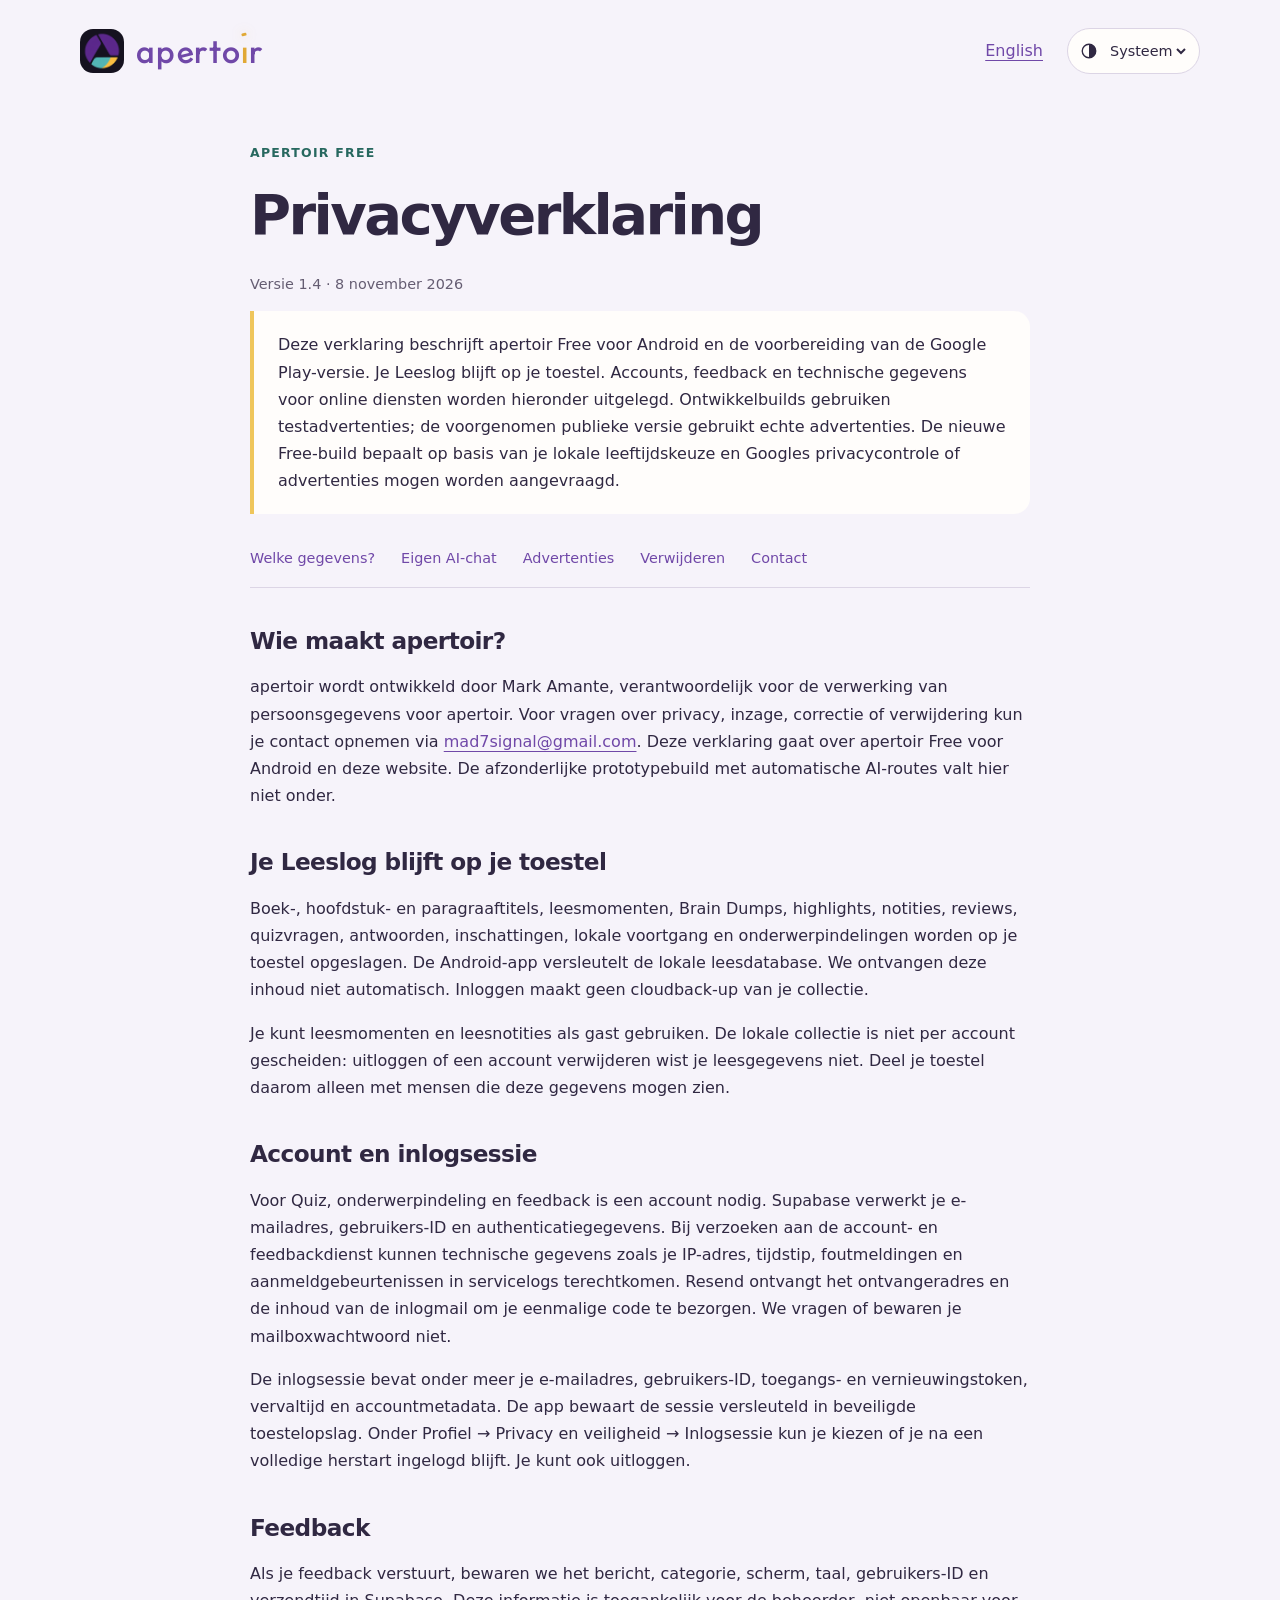
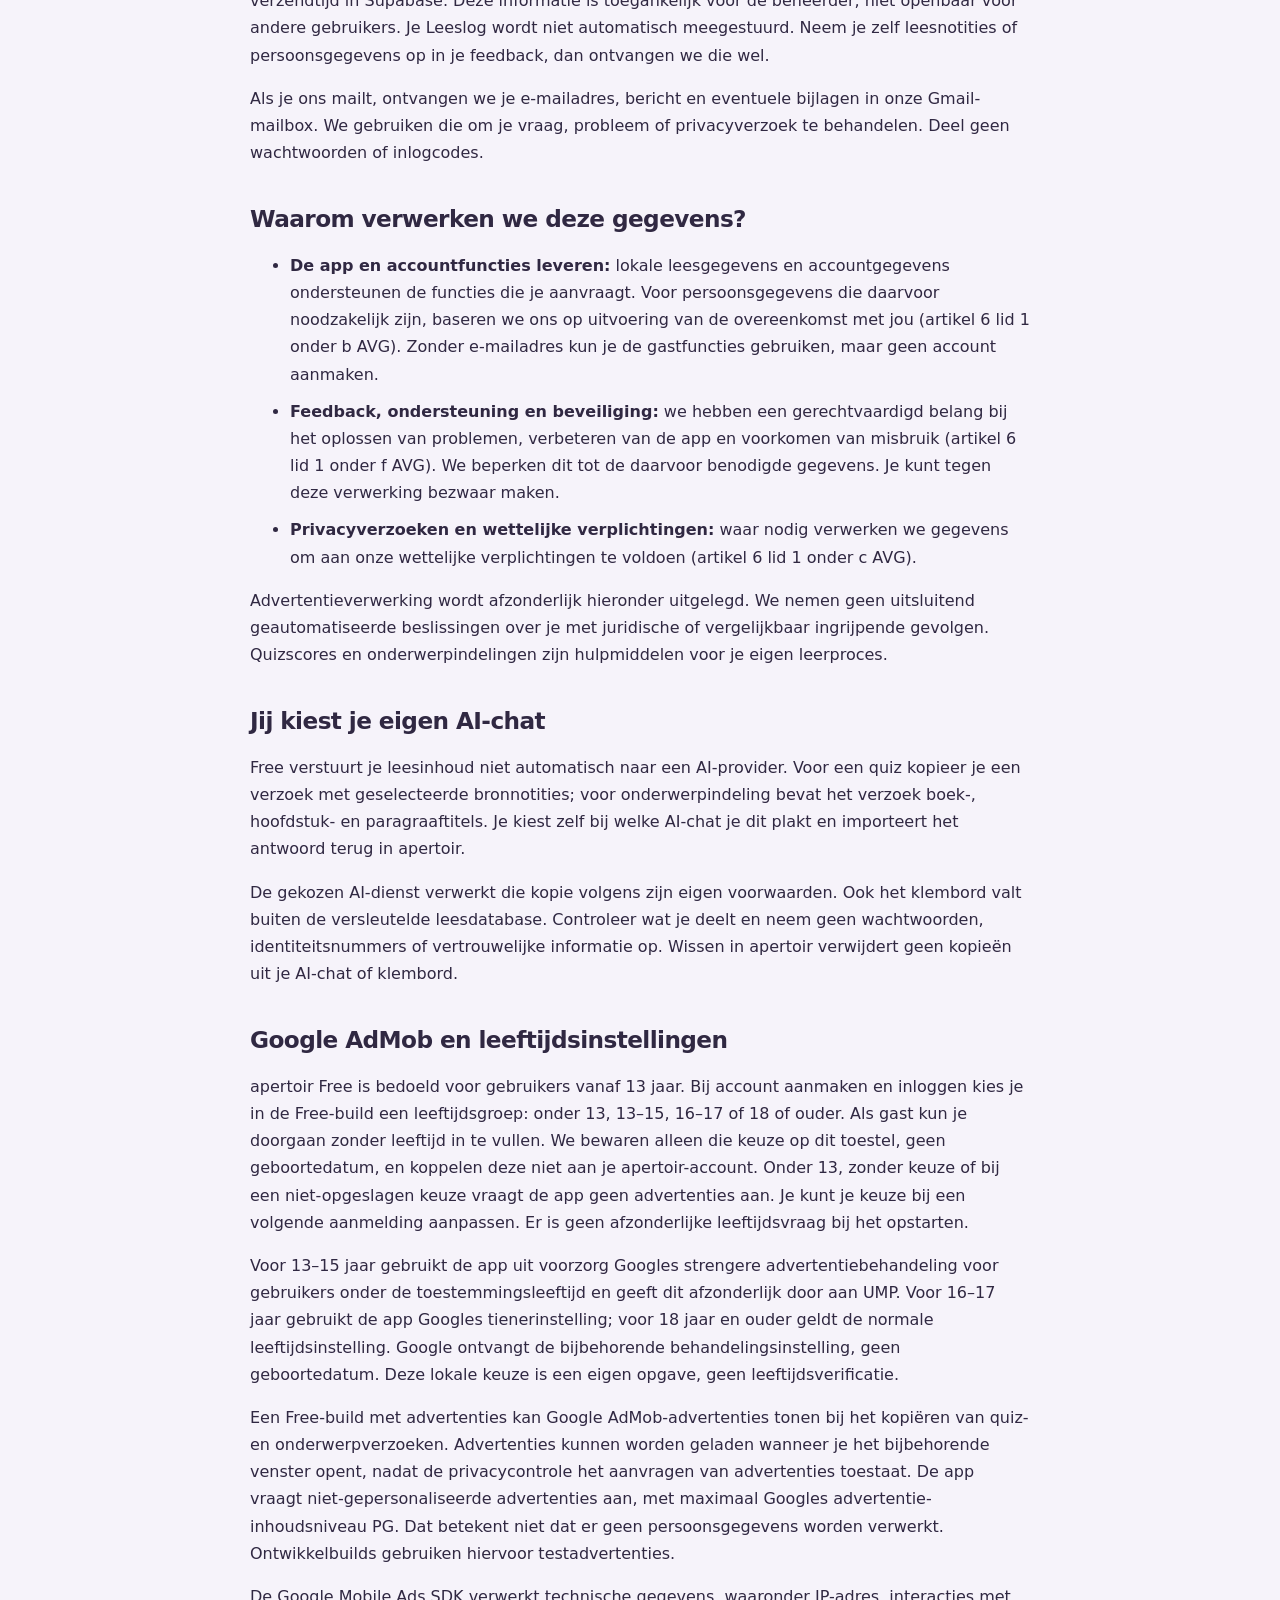
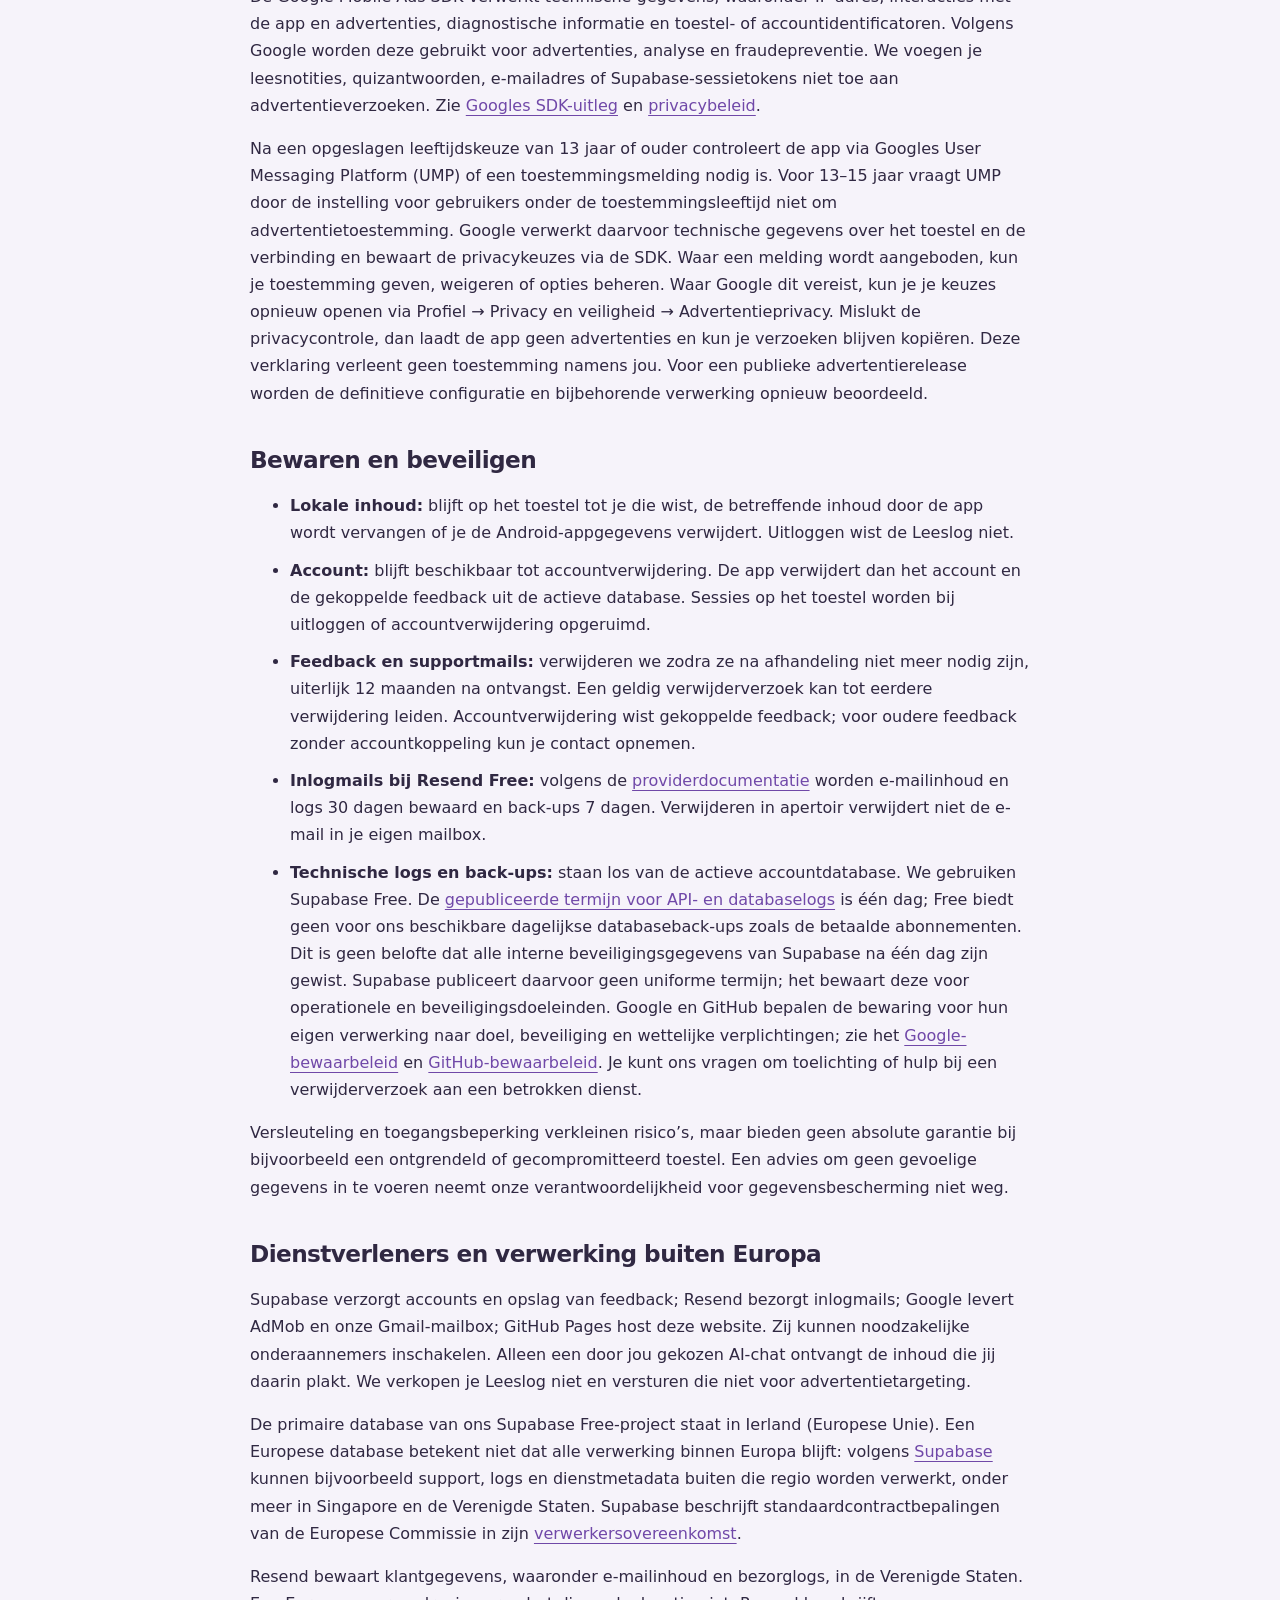
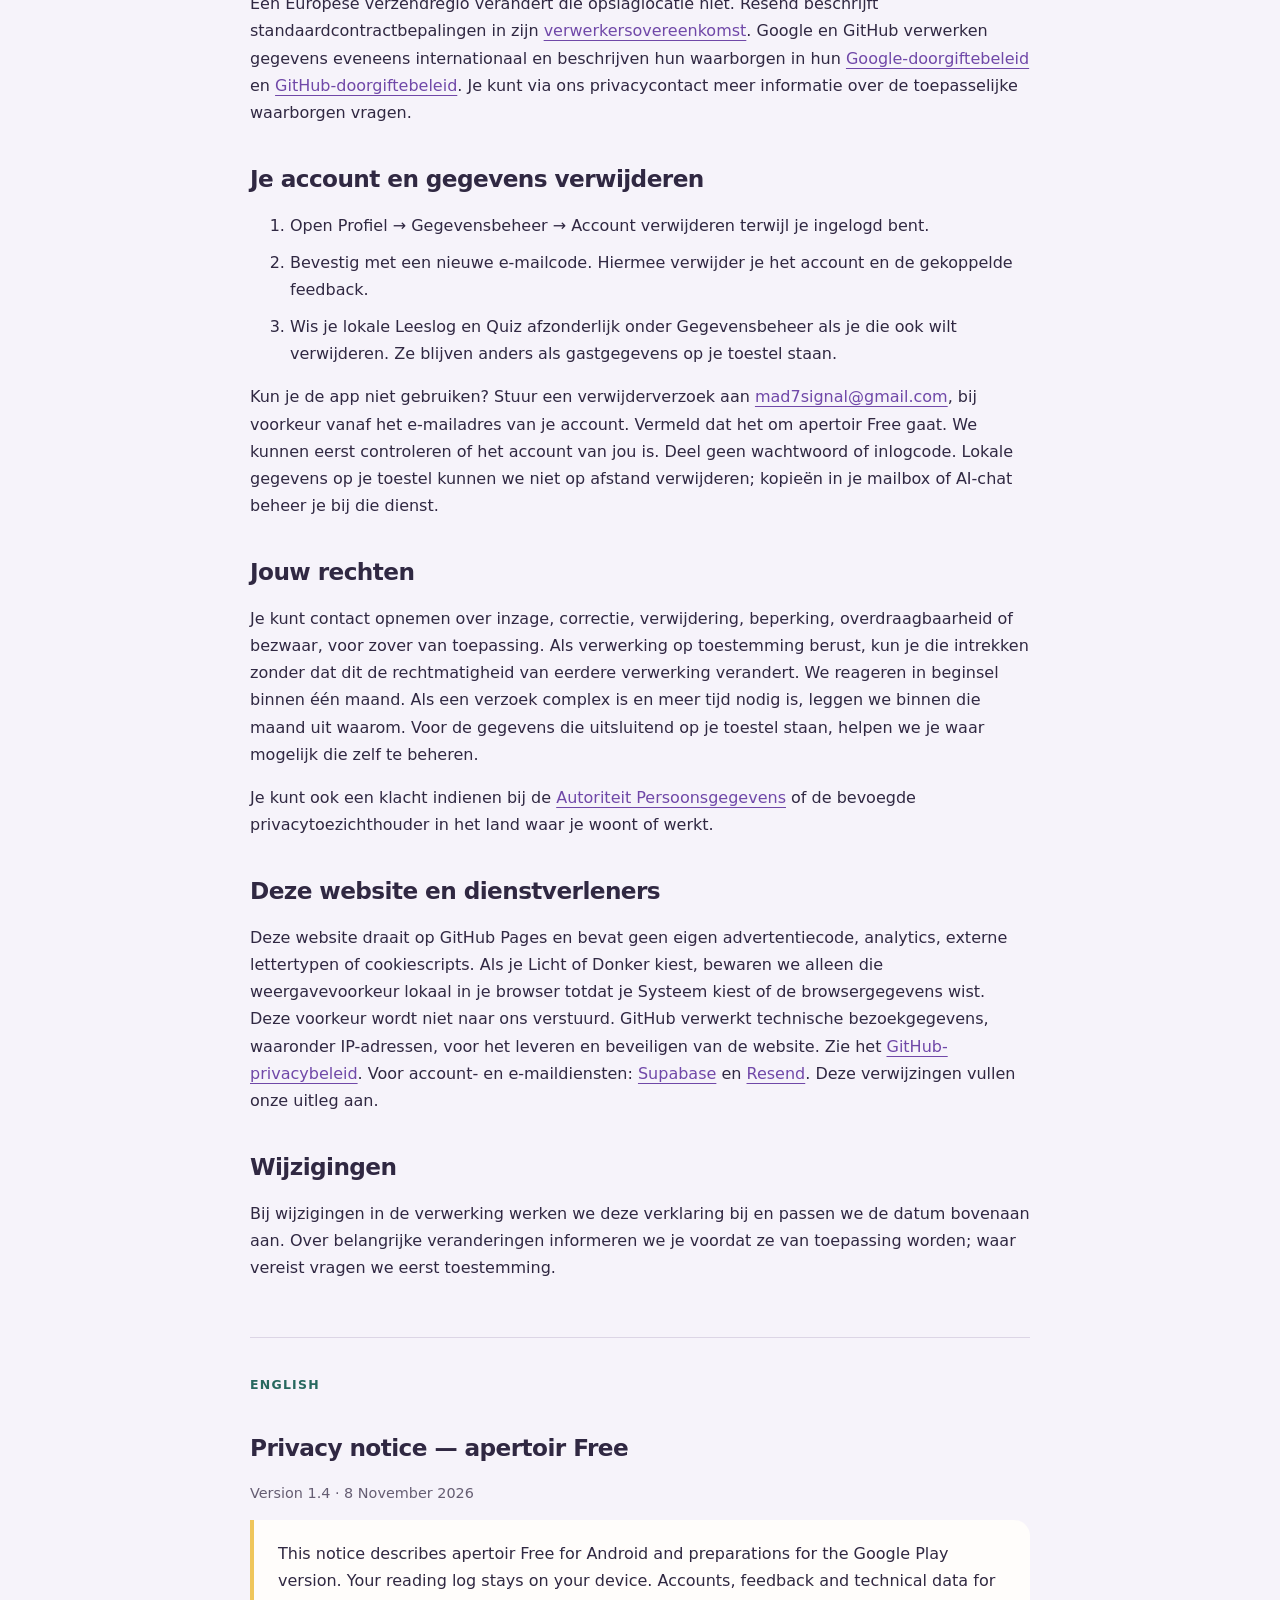
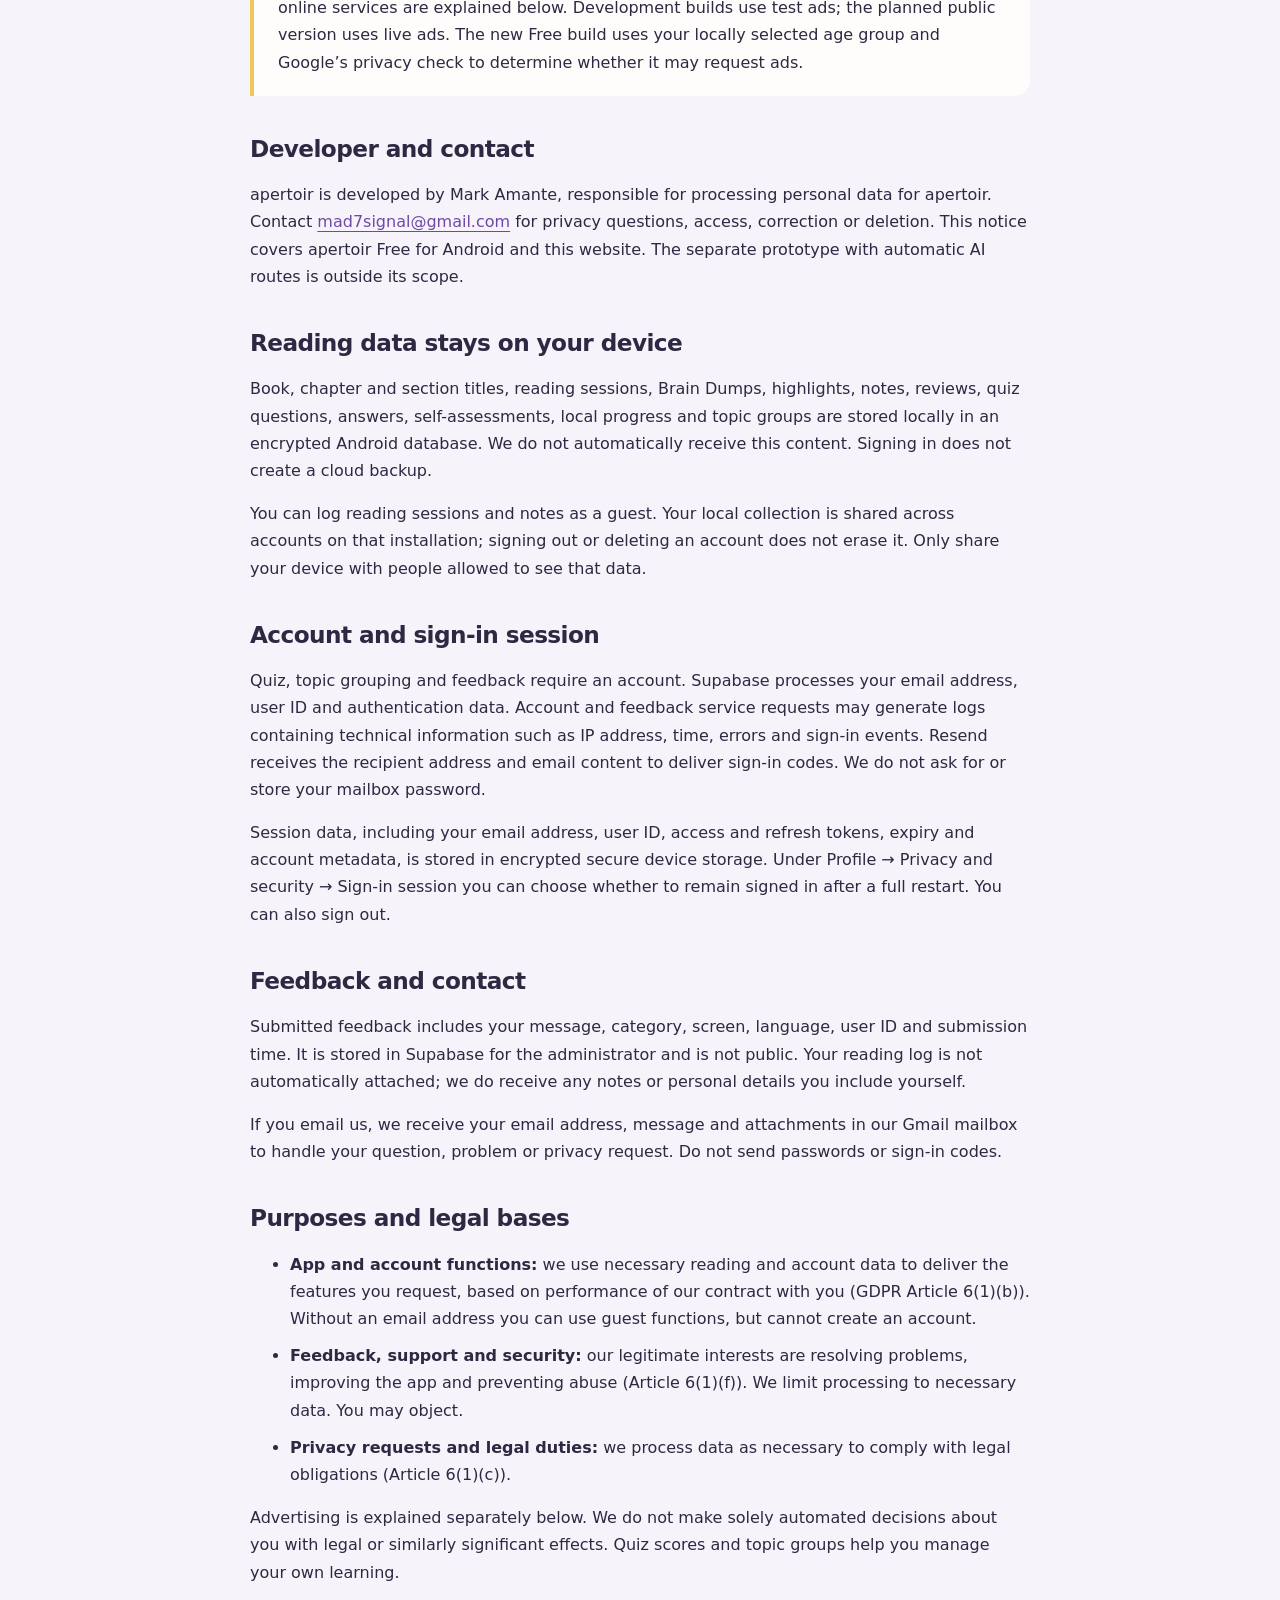
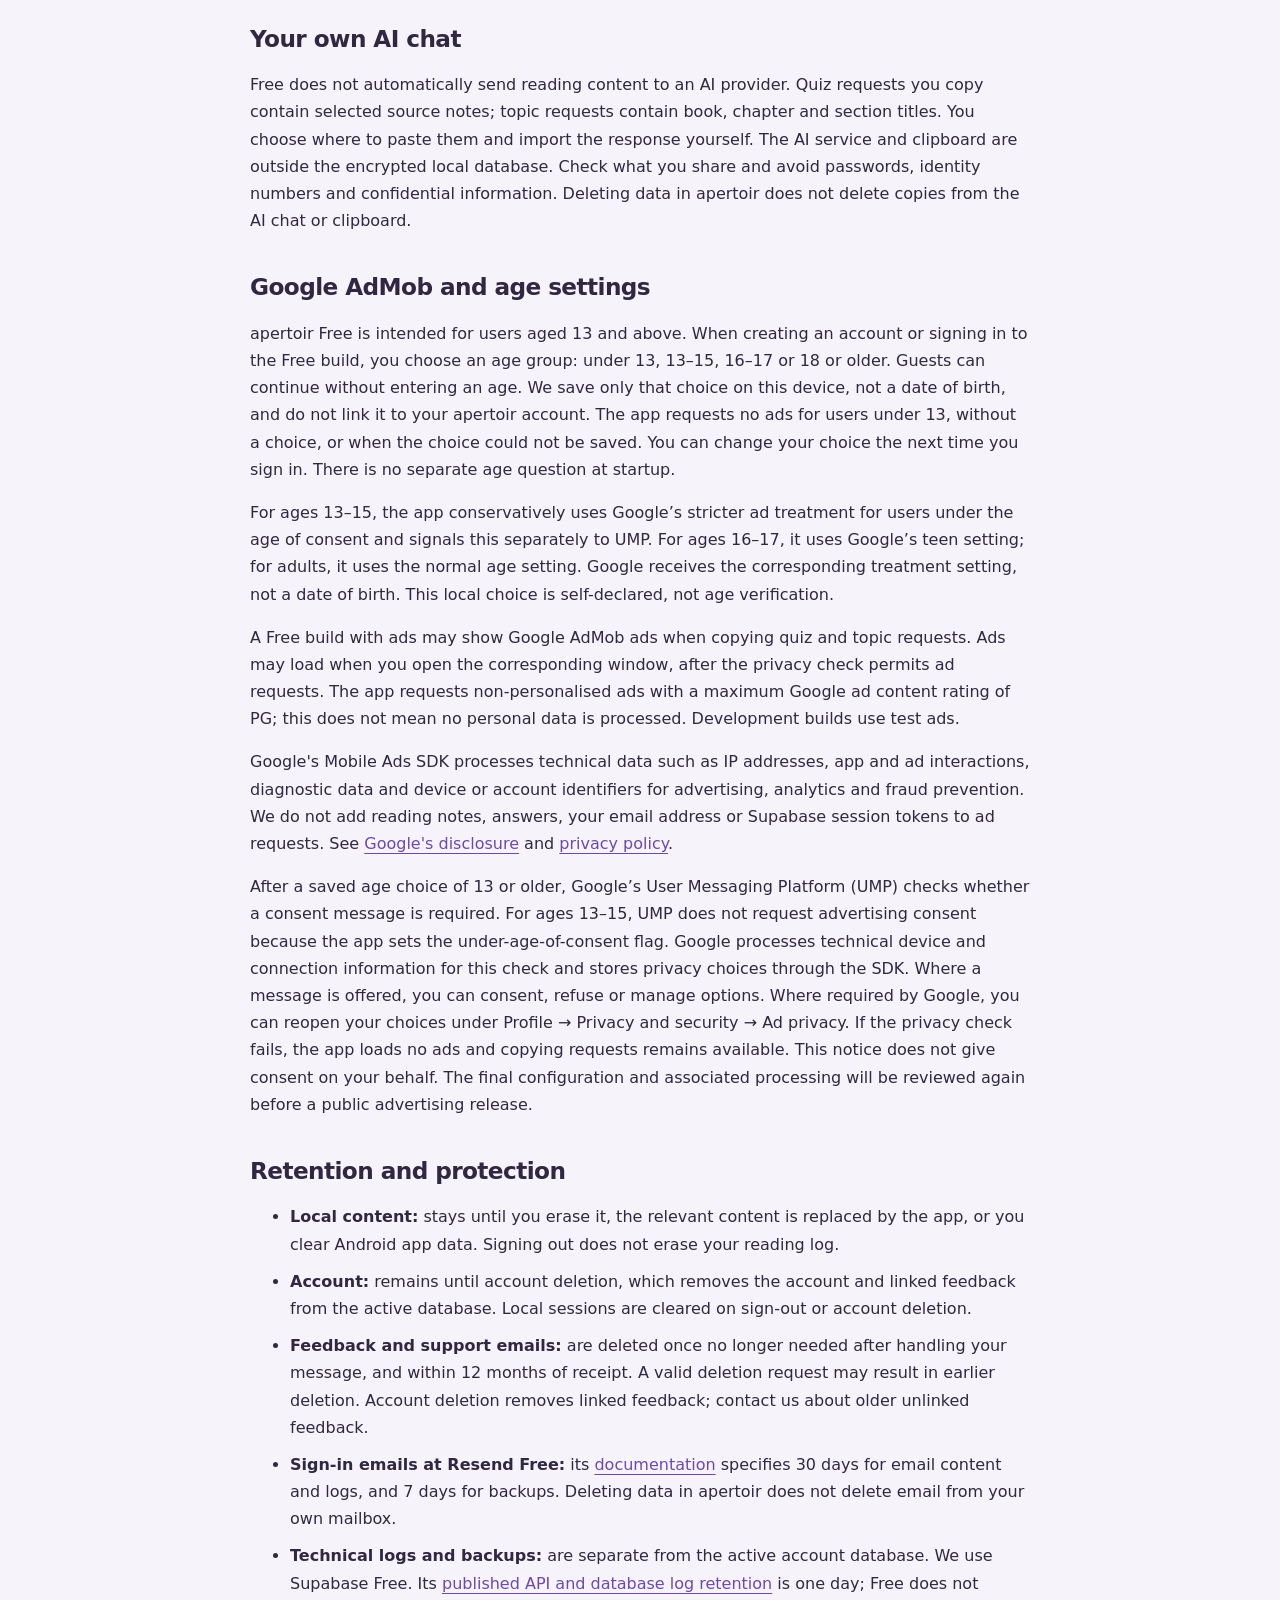
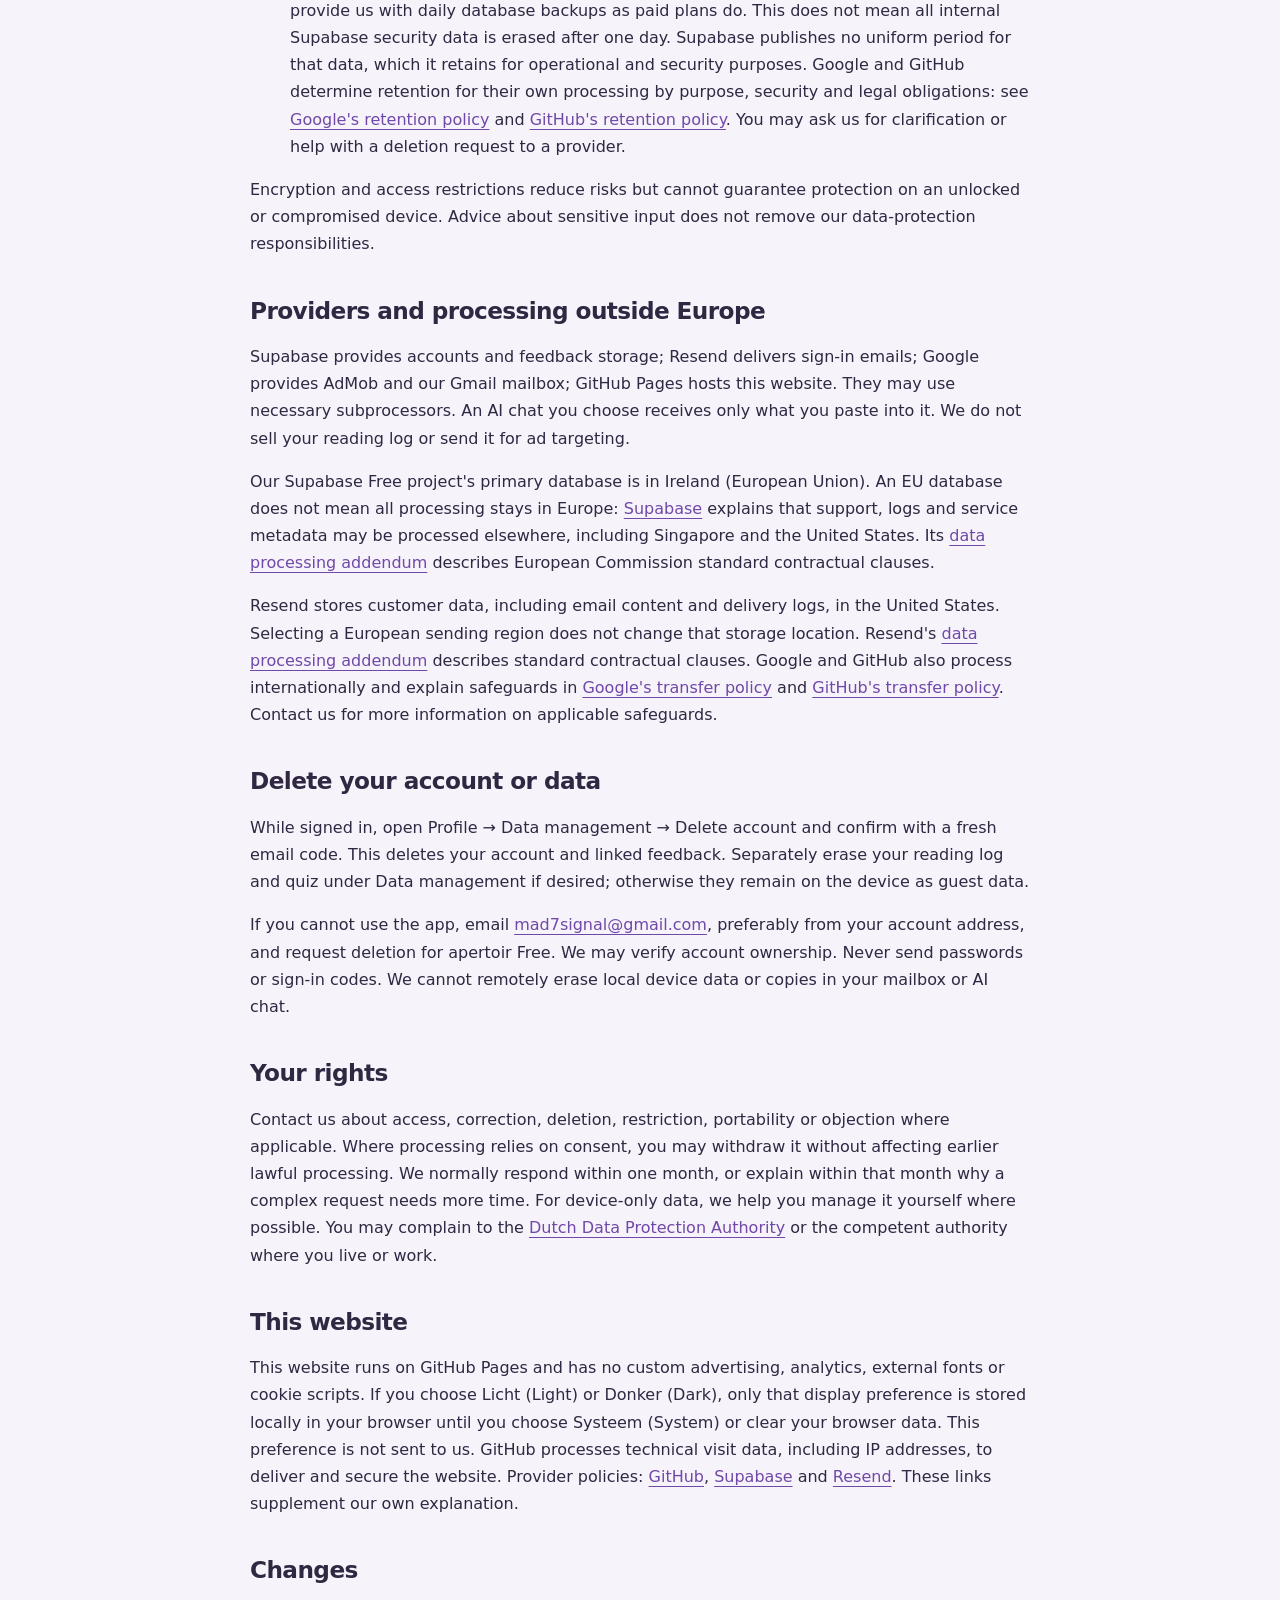
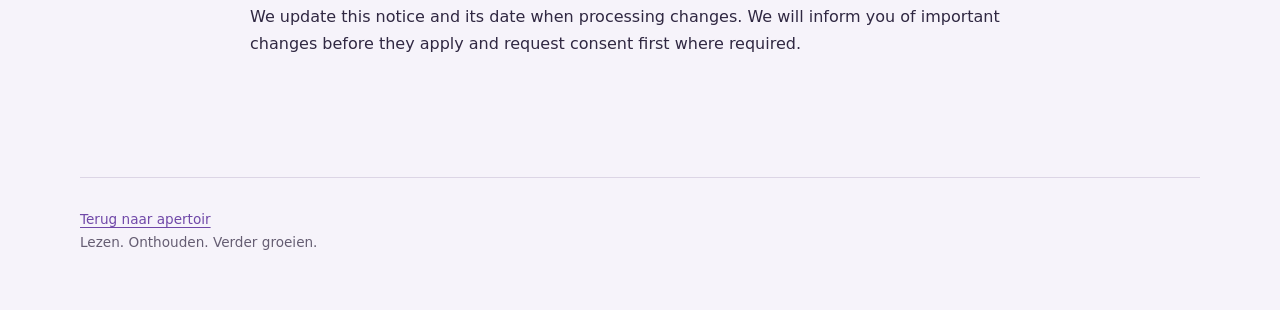
==== commit 371be437: "Describe age selection during Free signup and sign-in" ====
--- a/privacy/index.html
+++ b/privacy/index.html
@@ -16,7 +16,7 @@
   <header class="site-header wrap"><a class="brand" href="../" aria-label="apertoir startpagina"><img src="../assets/icon.png" width="44" height="44" alt=""><span class="wordmark" role="img" aria-label="apertoir"><span aria-hidden="true" class="wordmark-letters"><span>a</span><span>p</span><span class="wordmark-e">e</span><span class="wordmark-r">r</span><span>t</span><span>o</span><span class="wordmark-i">ı</span><span class="wordmark-last">r</span></span></span></a><div class="header-actions"><a href="#english" lang="en">English</a><label class="theme-control" hidden><span class="sr-only">Weergave</span><svg width="18" height="18" viewBox="0 0 24 24" aria-hidden="true"><circle cx="12" cy="12" r="9" fill="none" stroke="currentColor" stroke-width="1.8"/><path d="M12 3a9 9 0 0 1 0 18Z" fill="currentColor"/></svg><select data-theme-select><option value="system">Systeem</option><option value="light">Licht</option><option value="dark">Donker</option></select></label></div></header>
   <main class="legal wrap" id="inhoud">
     <p class="eyebrow">apertoir Free</p><h1>Privacyverklaring</h1>
-    <p class="meta">Versie 1.3 · 8 november 2026</p>
+    <p class="meta">Versie 1.4 · 8 november 2026</p>
     <p class="notice">Deze verklaring beschrijft apertoir Free voor Android en de voorbereiding van de Google Play-versie. Je Leeslog blijft op je toestel. Accounts, feedback en technische gegevens voor online diensten worden hieronder uitgelegd. Ontwikkelbuilds gebruiken testadvertenties; de voorgenomen publieke versie gebruikt echte advertenties. De nieuwe Free-build bepaalt op basis van je lokale leeftijdskeuze en Googles privacycontrole of advertenties mogen worden aangevraagd.</p>
     <nav aria-label="Op deze pagina"><a href="#gegevens">Welke gegevens?</a><a href="#ai">Eigen AI-chat</a><a href="#advertenties">Advertenties</a><a href="#verwijderen">Verwijderen</a><a href="#contact">Contact</a></nav>
     <h2 id="contact">Wie maakt apertoir?</h2>
@@ -41,7 +41,7 @@
     <p>Free verstuurt je leesinhoud niet automatisch naar een AI-provider. Voor een quiz kopieer je een verzoek met geselecteerde bronnotities; voor onderwerpindeling bevat het verzoek boek-, hoofdstuk- en paragraaftitels. Je kiest zelf bij welke AI-chat je dit plakt en importeert het antwoord terug in apertoir.</p>
     <p>De gekozen AI-dienst verwerkt die kopie volgens zijn eigen voorwaarden. Ook het klembord valt buiten de versleutelde leesdatabase. Controleer wat je deelt en neem geen wachtwoorden, identiteitsnummers of vertrouwelijke informatie op. Wissen in apertoir verwijdert geen kopieën uit je AI-chat of klembord.</p>
     <h2 id="advertenties">Google AdMob en leeftijdsinstellingen</h2>
-    <p>apertoir Free is bedoeld voor gebruikers vanaf 13 jaar. In de nieuwe Free-build kies je lokaal een leeftijdsgroep: onder 13, 13–15, 16–17, 18 of ouder, of liever niet zeggen. We bewaren alleen die keuze op dit toestel, geen geboortedatum, en koppelen deze niet aan je apertoir-account. Onder 13, zonder keuze of bij een niet-opgeslagen keuze vraagt de app geen advertenties aan. Je kunt je keuze aanpassen bij Profiel → Privacy en veiligheid → Leeftijd en advertenties.</p>
+    <p>apertoir Free is bedoeld voor gebruikers vanaf 13 jaar. Bij account aanmaken en inloggen kies je in de Free-build een leeftijdsgroep: onder 13, 13–15, 16–17 of 18 of ouder. Als gast kun je doorgaan zonder leeftijd in te vullen. We bewaren alleen die keuze op dit toestel, geen geboortedatum, en koppelen deze niet aan je apertoir-account. Onder 13, zonder keuze of bij een niet-opgeslagen keuze vraagt de app geen advertenties aan. Je kunt je keuze bij een volgende aanmelding aanpassen. Er is geen afzonderlijke leeftijdsvraag bij het opstarten.</p>
     <p>Voor 13–15 jaar gebruikt de app uit voorzorg Googles strengere advertentiebehandeling voor gebruikers onder de toestemmingsleeftijd en geeft dit afzonderlijk door aan UMP. Voor 16–17 jaar gebruikt de app Googles tienerinstelling; voor 18 jaar en ouder geldt de normale leeftijdsinstelling. Google ontvangt de bijbehorende behandelingsinstelling, geen geboortedatum. Deze lokale keuze is een eigen opgave, geen leeftijdsverificatie.</p>
     <p>Een Free-build met advertenties kan Google AdMob-advertenties tonen bij het kopiëren van quiz- en onderwerpverzoeken. Advertenties kunnen worden geladen wanneer je het bijbehorende venster opent, nadat de privacycontrole het aanvragen van advertenties toestaat. De app vraagt niet-gepersonaliseerde advertenties aan, met maximaal Googles advertentie-inhoudsniveau PG. Dat betekent niet dat er geen persoonsgegevens worden verwerkt. Ontwikkelbuilds gebruiken hiervoor testadvertenties.</p>
     <p>De Google Mobile Ads SDK verwerkt technische gegevens, waaronder IP-adres, interacties met de app en advertenties, diagnostische informatie en toestel- of accountidentificatoren. Volgens Google worden deze gebruikt voor advertenties, analyse en fraudepreventie. We voegen je leesnotities, quizantwoorden, e-mailadres of Supabase-sessietokens niet toe aan advertentieverzoeken. Zie <a href="https://developers.google.com/admob/android/privacy/play-data-disclosure">Googles SDK-uitleg</a> en <a href="https://policies.google.com/privacy">privacybeleid</a>.</p>
@@ -70,7 +70,7 @@
     <h2>Wijzigingen</h2><p>Bij wijzigingen in de verwerking werken we deze verklaring bij en passen we de datum bovenaan aan. Over belangrijke veranderingen informeren we je voordat ze van toepassing worden; waar vereist vragen we eerst toestemming.</p>
     <section class="language-section" id="english" lang="en" aria-labelledby="english-title">
       <p class="eyebrow">English</p><h2 id="english-title">Privacy notice — apertoir Free</h2>
-      <p class="meta">Version 1.3 · 8 November 2026</p>
+      <p class="meta">Version 1.4 · 8 November 2026</p>
       <p class="notice">This notice describes apertoir Free for Android and preparations for the Google Play version. Your reading log stays on your device. Accounts, feedback and technical data for online services are explained below. Development builds use test ads; the planned public version uses live ads. The new Free build uses your locally selected age group and Google’s privacy check to determine whether it may request ads.</p>
       <h2>Developer and contact</h2><p>apertoir is developed by Mark Amante, responsible for processing personal data for apertoir. Contact <a href="mailto:mad7signal@gmail.com">mad7signal@gmail.com</a> for privacy questions, access, correction or deletion. This notice covers apertoir Free for Android and this website. The separate prototype with automatic AI routes is outside its scope.</p>
       <h2>Reading data stays on your device</h2><p>Book, chapter and section titles, reading sessions, Brain Dumps, highlights, notes, reviews, quiz questions, answers, self-assessments, local progress and topic groups are stored locally in an encrypted Android database. We do not automatically receive this content. Signing in does not create a cloud backup.</p><p>You can log reading sessions and notes as a guest. Your local collection is shared across accounts on that installation; signing out or deleting an account does not erase it. Only share your device with people allowed to see that data.</p>
@@ -84,7 +84,7 @@
       </ul>
       <p>Advertising is explained separately below. We do not make solely automated decisions about you with legal or similarly significant effects. Quiz scores and topic groups help you manage your own learning.</p>
       <h2>Your own AI chat</h2><p>Free does not automatically send reading content to an AI provider. Quiz requests you copy contain selected source notes; topic requests contain book, chapter and section titles. You choose where to paste them and import the response yourself. The AI service and clipboard are outside the encrypted local database. Check what you share and avoid passwords, identity numbers and confidential information. Deleting data in apertoir does not delete copies from the AI chat or clipboard.</p>
-      <h2>Google AdMob and age settings</h2><p>apertoir Free is intended for users aged 13 and above. In the new Free build, you choose an age group locally: under 13, 13–15, 16–17, 18 or older, or prefer not to say. We save only that choice on this device, not a date of birth, and do not link it to your apertoir account. The app requests no ads for users under 13, without a choice, or when the choice could not be saved. You can change it under Profile → Privacy and security → Age and ads.</p><p>For ages 13–15, the app conservatively uses Google’s stricter ad treatment for users under the age of consent and signals this separately to UMP. For ages 16–17, it uses Google’s teen setting; for adults, it uses the normal age setting. Google receives the corresponding treatment setting, not a date of birth. This local choice is self-declared, not age verification.</p><p>A Free build with ads may show Google AdMob ads when copying quiz and topic requests. Ads may load when you open the corresponding window, after the privacy check permits ad requests. The app requests non-personalised ads with a maximum Google ad content rating of PG; this does not mean no personal data is processed. Development builds use test ads.</p><p>Google's Mobile Ads SDK processes technical data such as IP addresses, app and ad interactions, diagnostic data and device or account identifiers for advertising, analytics and fraud prevention. We do not add reading notes, answers, your email address or Supabase session tokens to ad requests. See <a href="https://developers.google.com/admob/android/privacy/play-data-disclosure">Google's disclosure</a> and <a href="https://policies.google.com/privacy">privacy policy</a>.</p><p>After a saved age choice of 13 or older, Google’s User Messaging Platform (UMP) checks whether a consent message is required. For ages 13–15, UMP does not request advertising consent because the app sets the under-age-of-consent flag. Google processes technical device and connection information for this check and stores privacy choices through the SDK. Where a message is offered, you can consent, refuse or manage options. Where required by Google, you can reopen your choices under Profile → Privacy and security → Ad privacy. If the privacy check fails, the app loads no ads and copying requests remains available. This notice does not give consent on your behalf. The final configuration and associated processing will be reviewed again before a public advertising release.</p>
+      <h2>Google AdMob and age settings</h2><p>apertoir Free is intended for users aged 13 and above. When creating an account or signing in to the Free build, you choose an age group: under 13, 13–15, 16–17 or 18 or older. Guests can continue without entering an age. We save only that choice on this device, not a date of birth, and do not link it to your apertoir account. The app requests no ads for users under 13, without a choice, or when the choice could not be saved. You can change your choice the next time you sign in. There is no separate age question at startup.</p><p>For ages 13–15, the app conservatively uses Google’s stricter ad treatment for users under the age of consent and signals this separately to UMP. For ages 16–17, it uses Google’s teen setting; for adults, it uses the normal age setting. Google receives the corresponding treatment setting, not a date of birth. This local choice is self-declared, not age verification.</p><p>A Free build with ads may show Google AdMob ads when copying quiz and topic requests. Ads may load when you open the corresponding window, after the privacy check permits ad requests. The app requests non-personalised ads with a maximum Google ad content rating of PG; this does not mean no personal data is processed. Development builds use test ads.</p><p>Google's Mobile Ads SDK processes technical data such as IP addresses, app and ad interactions, diagnostic data and device or account identifiers for advertising, analytics and fraud prevention. We do not add reading notes, answers, your email address or Supabase session tokens to ad requests. See <a href="https://developers.google.com/admob/android/privacy/play-data-disclosure">Google's disclosure</a> and <a href="https://policies.google.com/privacy">privacy policy</a>.</p><p>After a saved age choice of 13 or older, Google’s User Messaging Platform (UMP) checks whether a consent message is required. For ages 13–15, UMP does not request advertising consent because the app sets the under-age-of-consent flag. Google processes technical device and connection information for this check and stores privacy choices through the SDK. Where a message is offered, you can consent, refuse or manage options. Where required by Google, you can reopen your choices under Profile → Privacy and security → Ad privacy. If the privacy check fails, the app loads no ads and copying requests remains available. This notice does not give consent on your behalf. The final configuration and associated processing will be reviewed again before a public advertising release.</p>
       <h2>Retention and protection</h2>
       <ul>
         <li><strong>Local content:</strong> stays until you erase it, the relevant content is replaced by the app, or you clear Android app data. Signing out does not erase your reading log.</li>
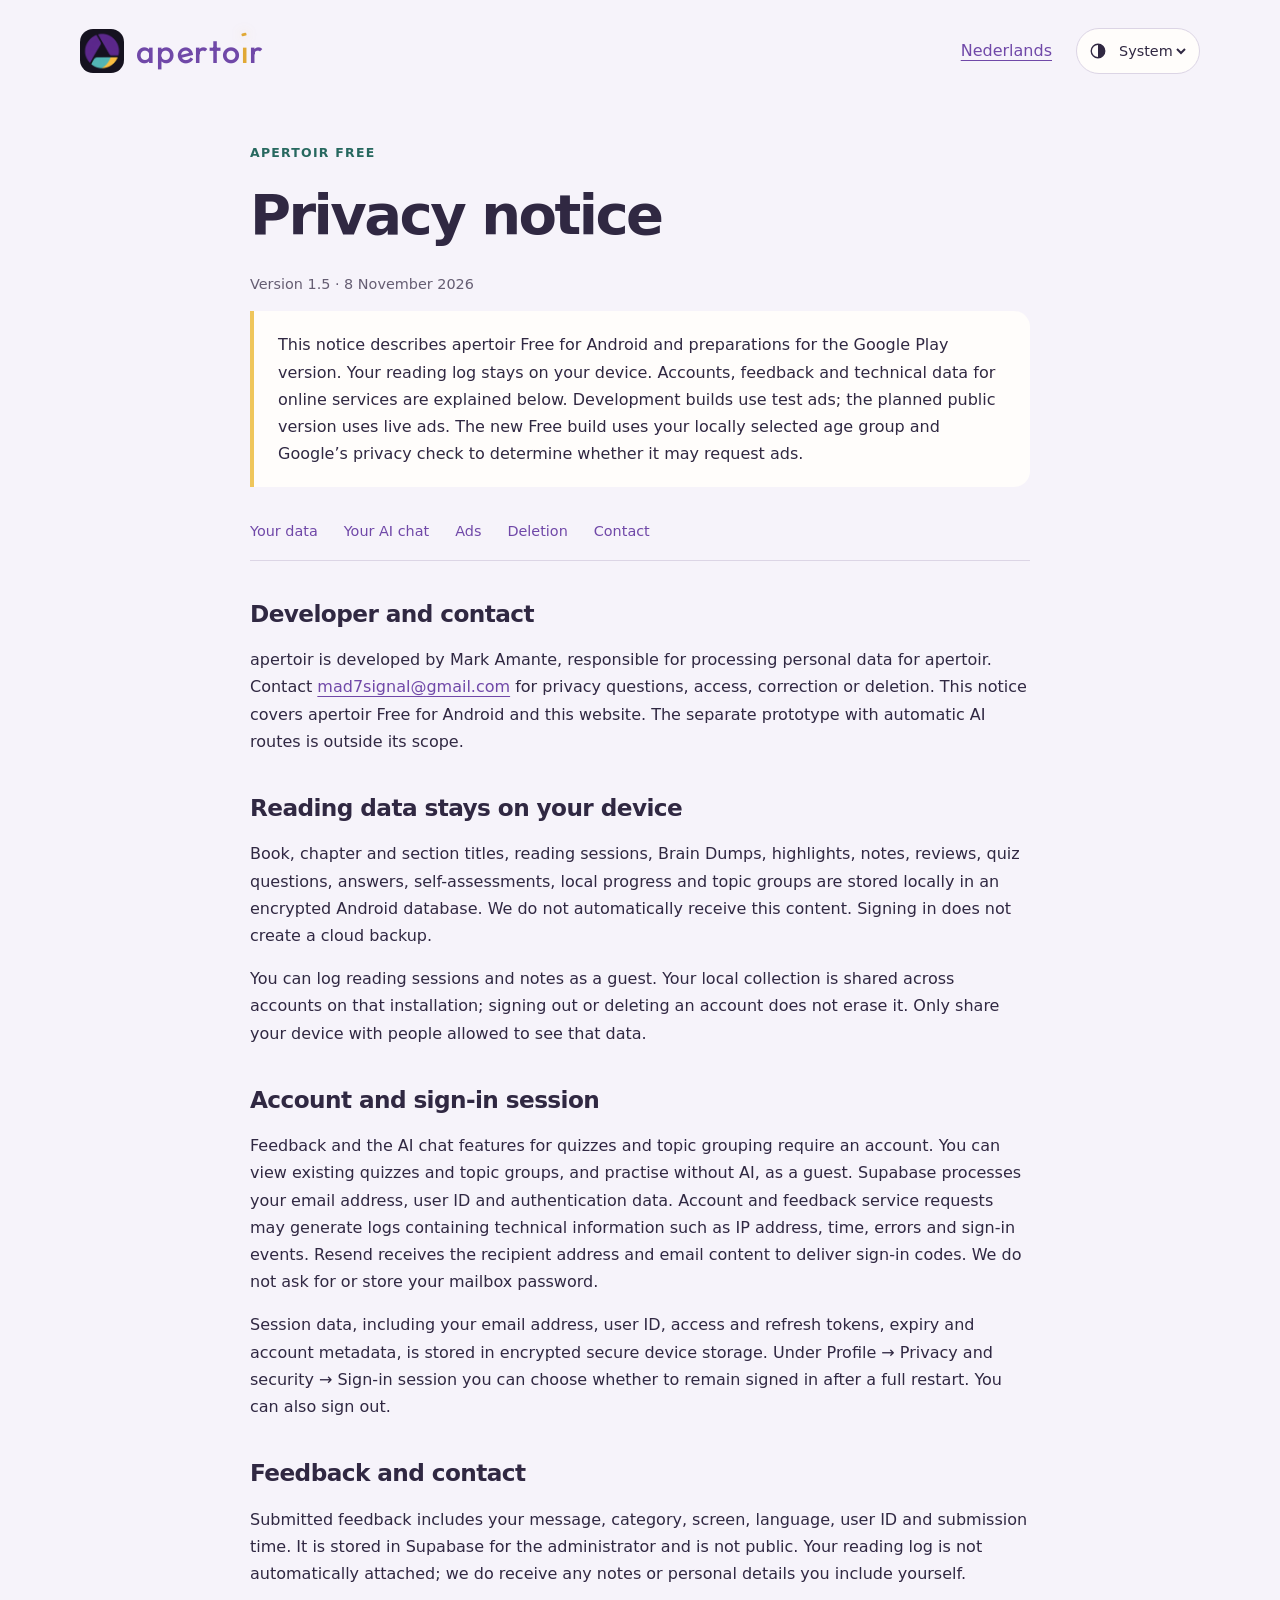
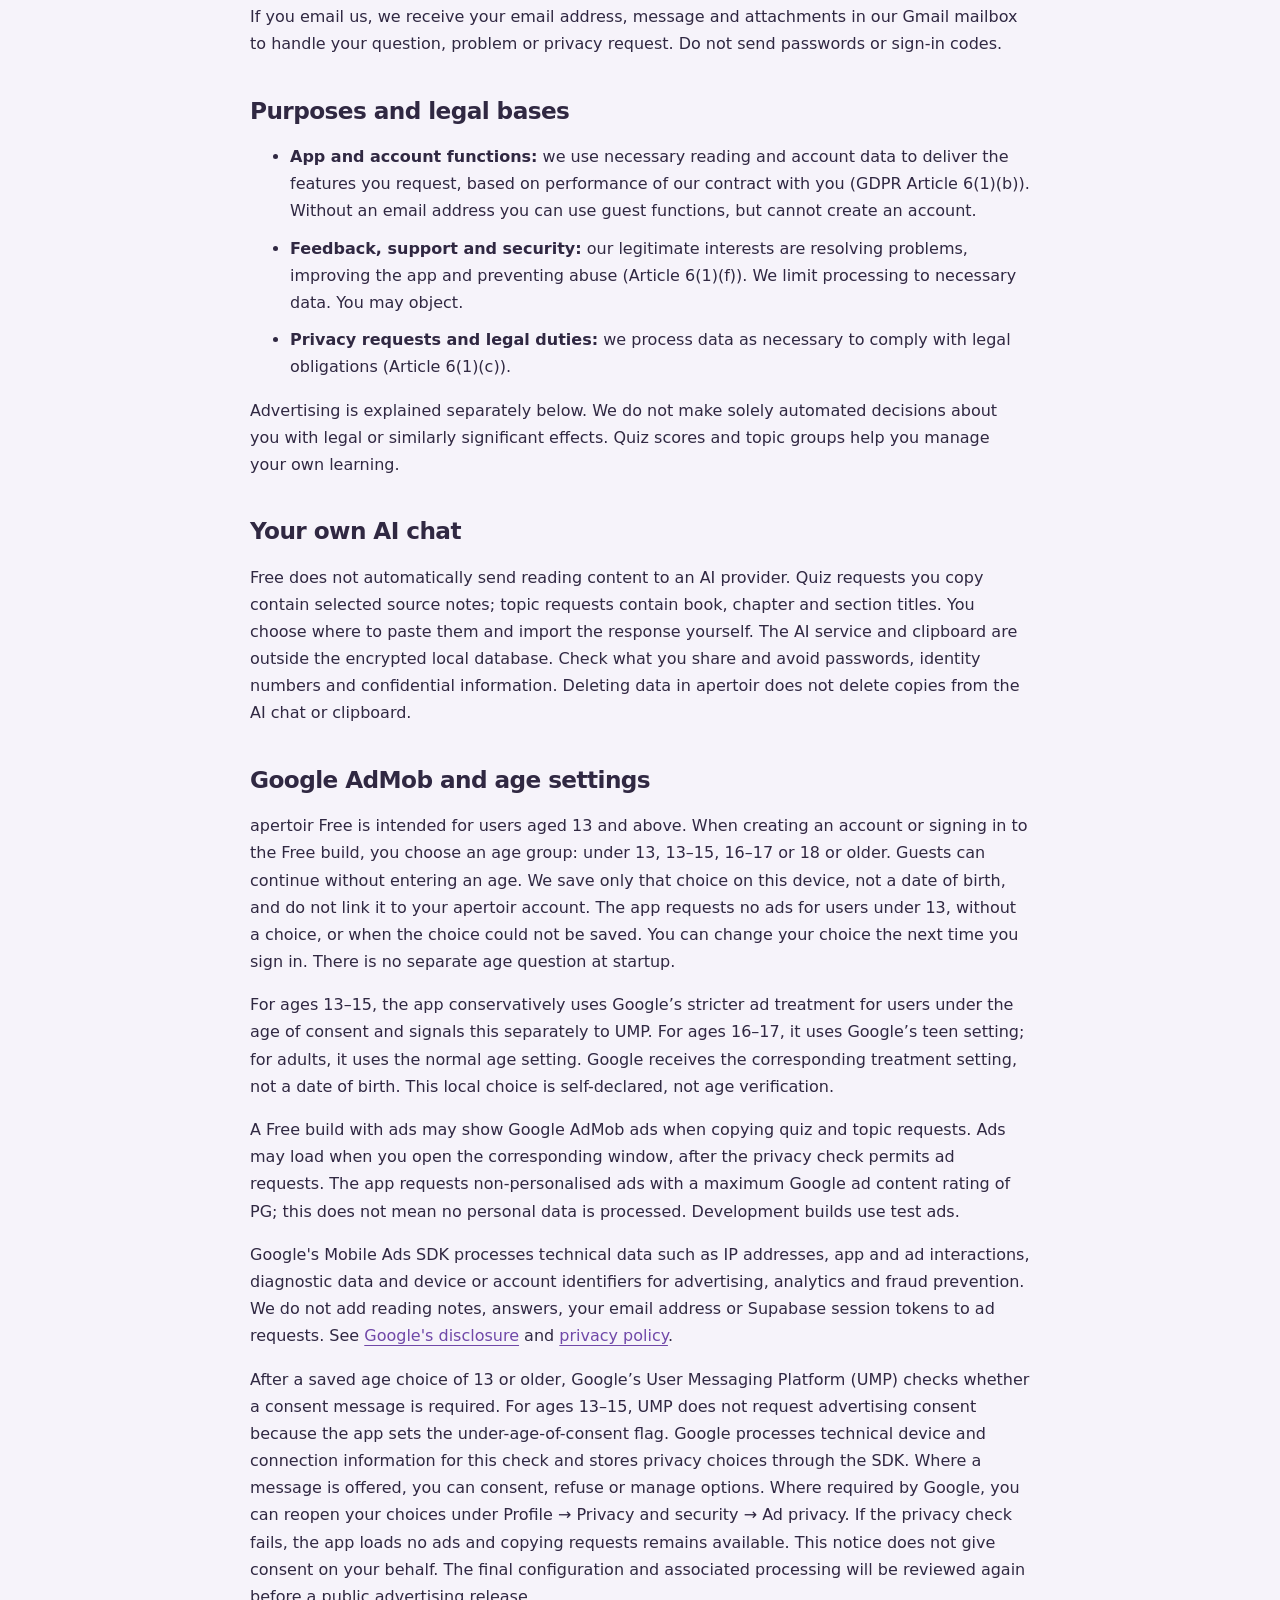
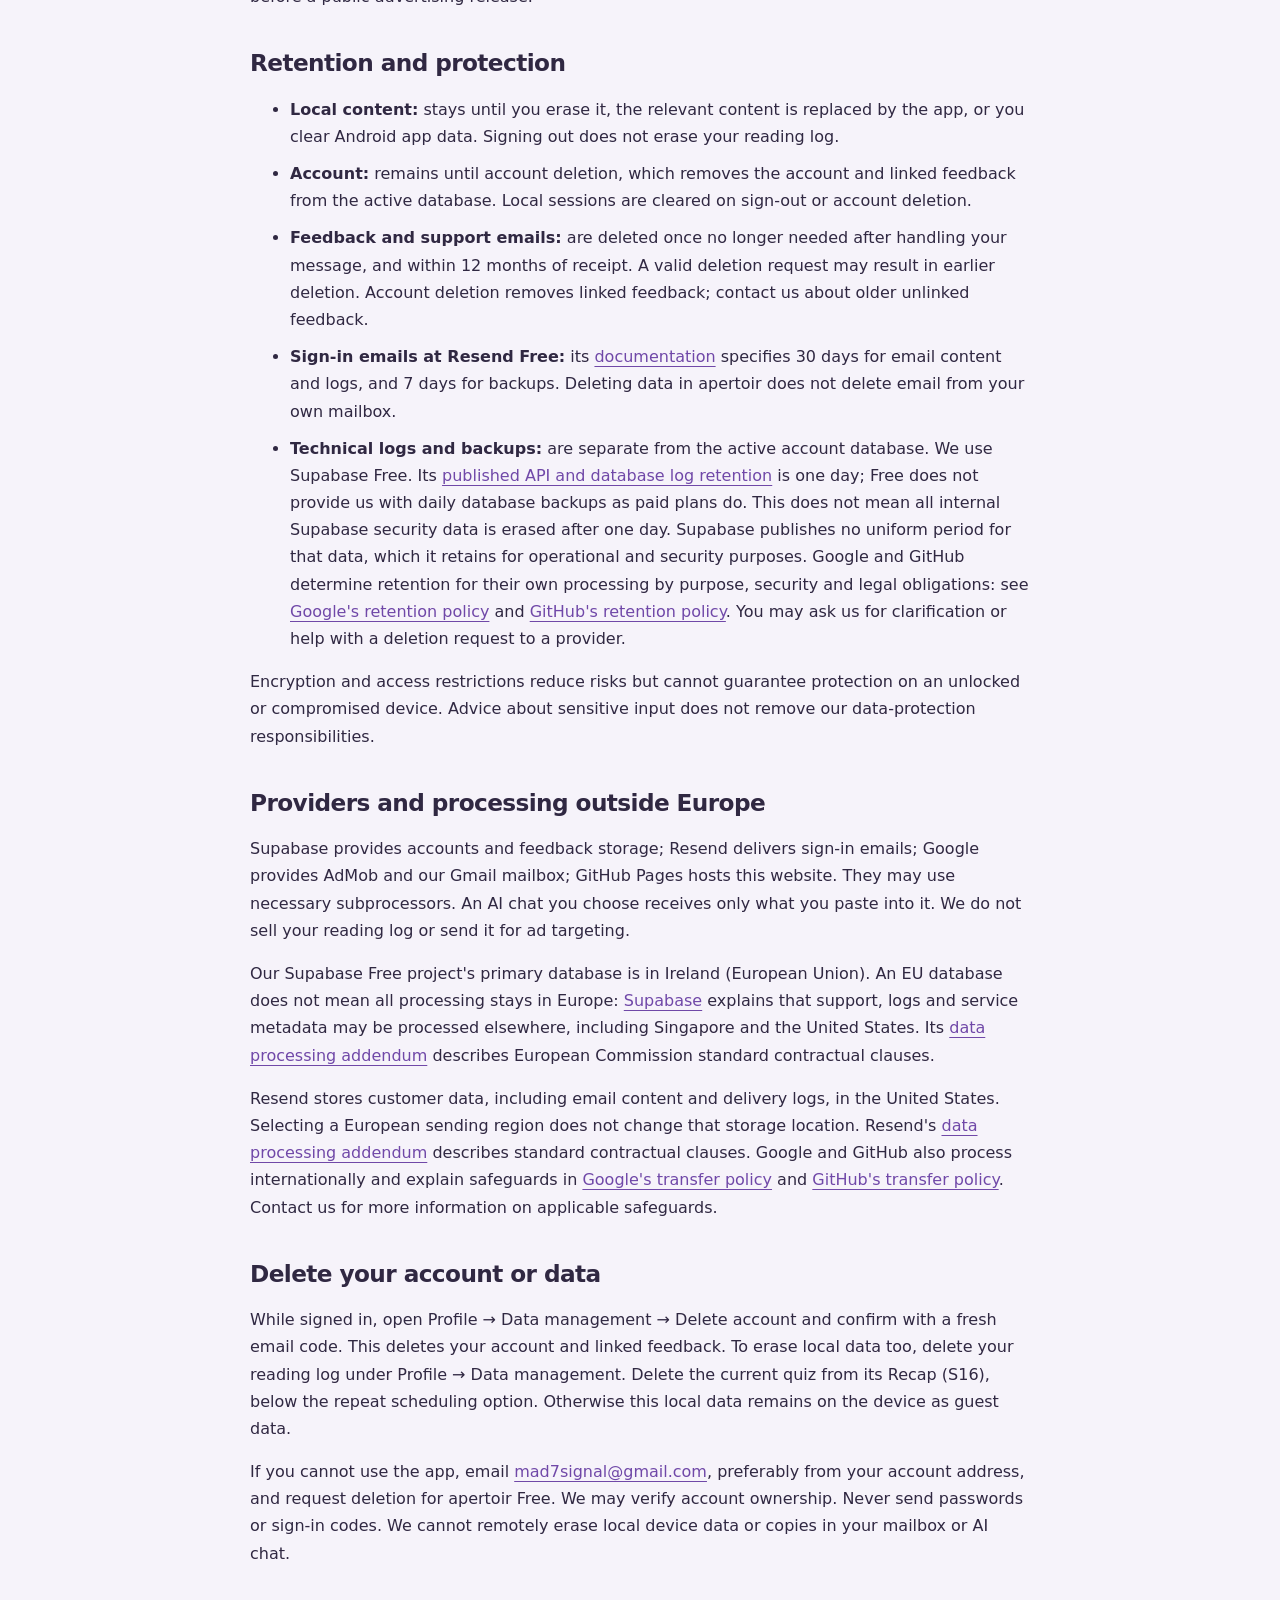
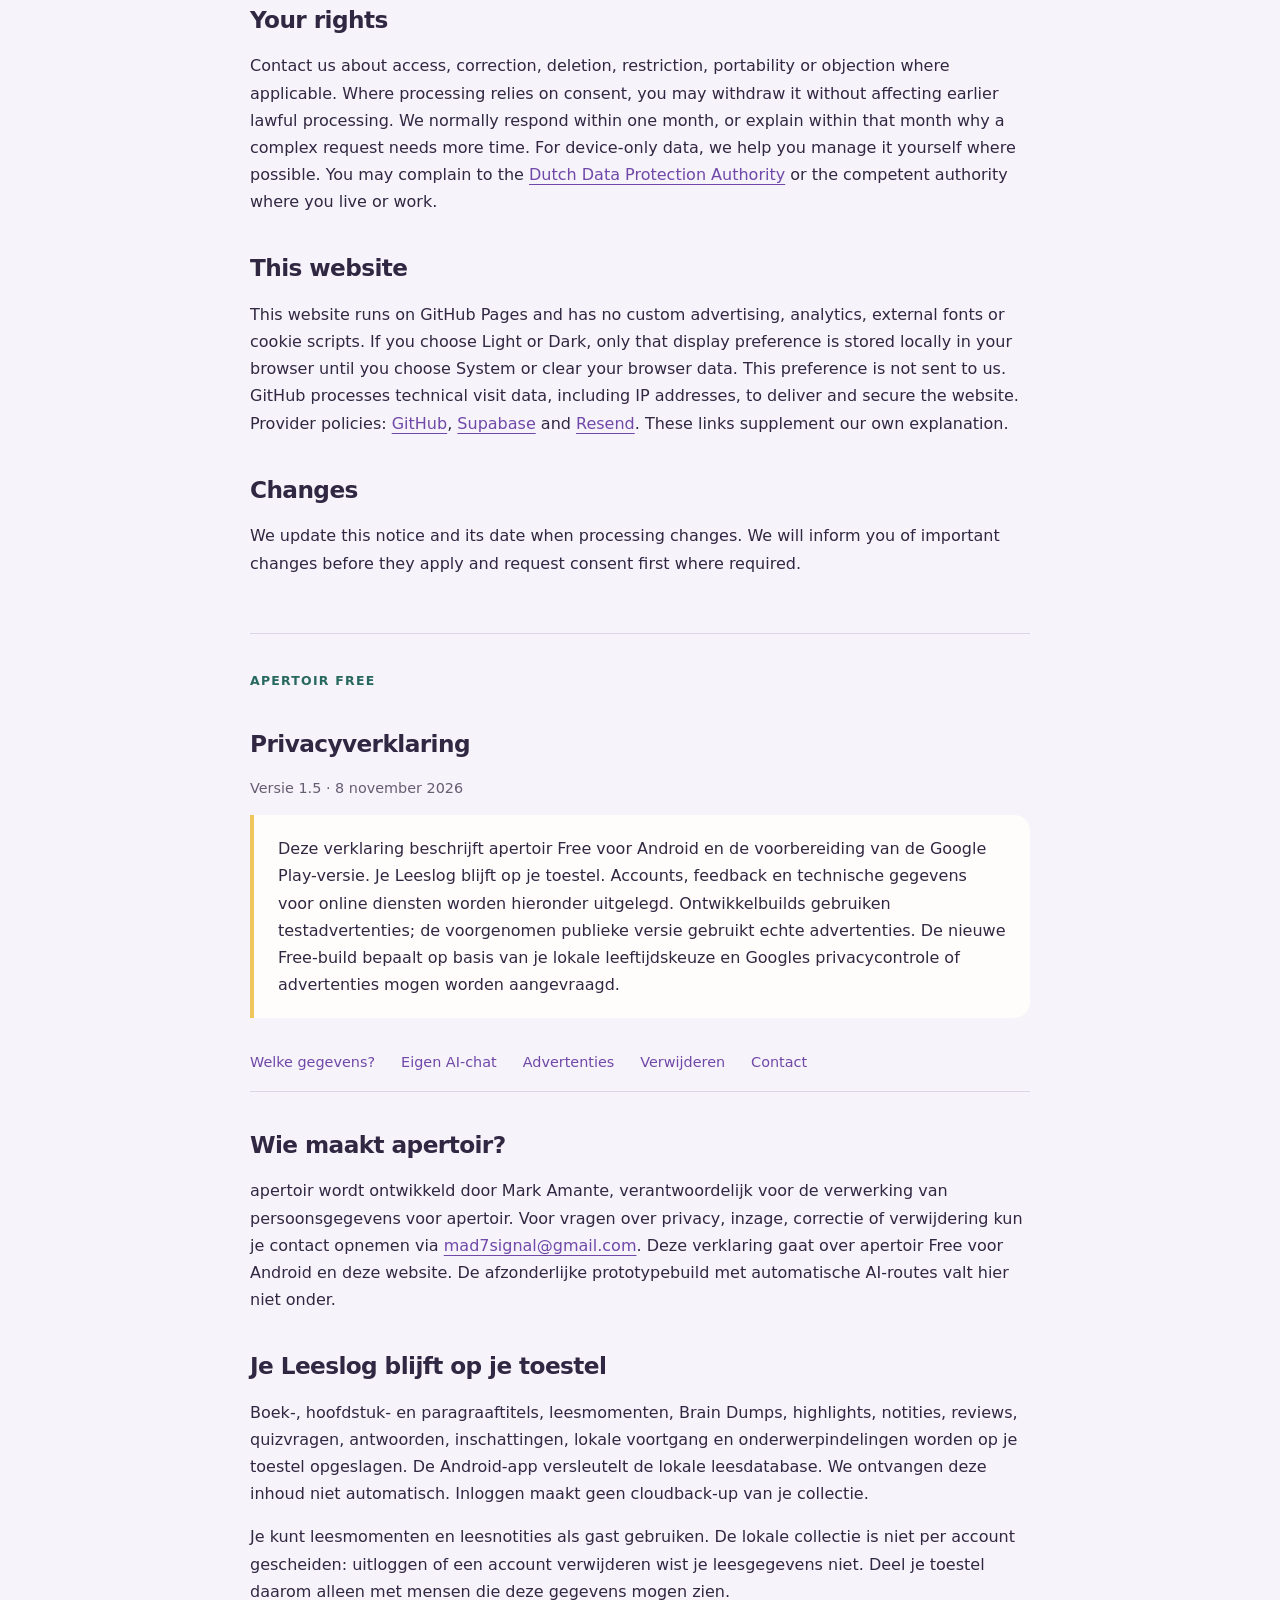
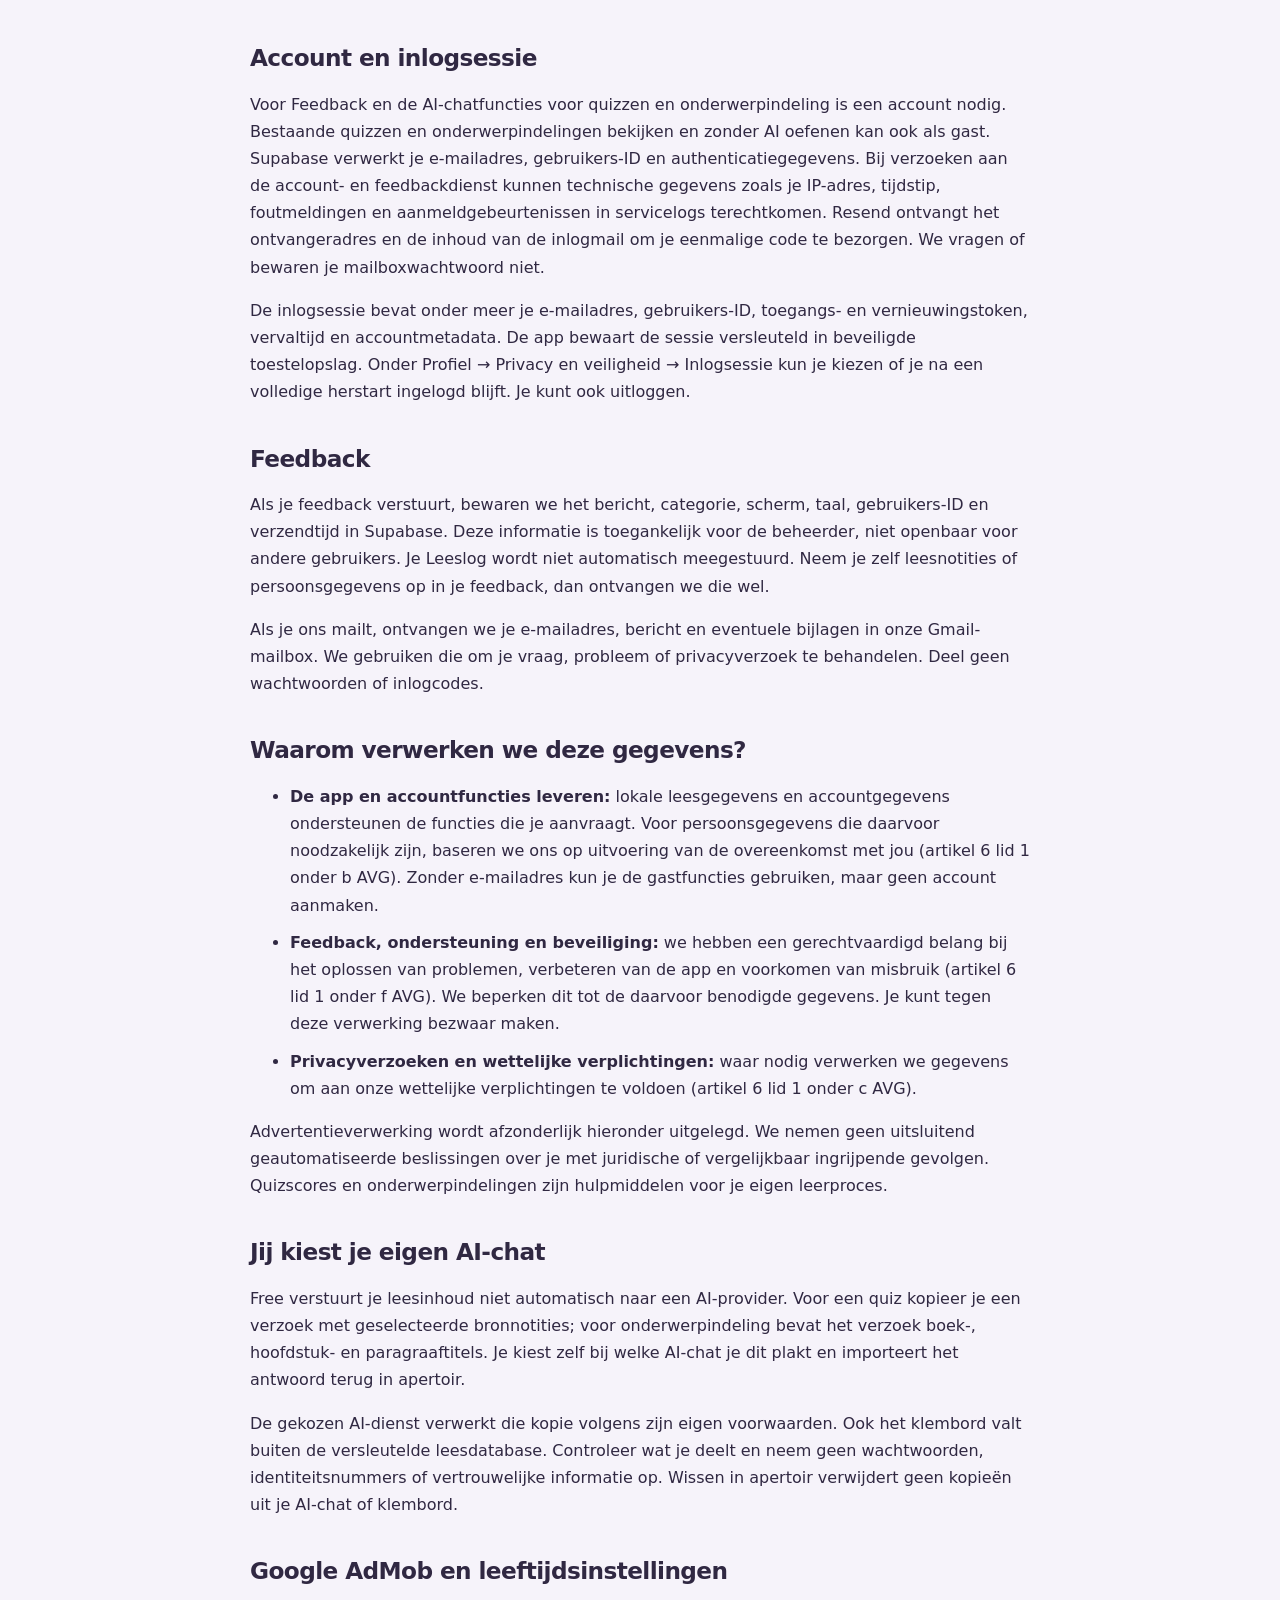
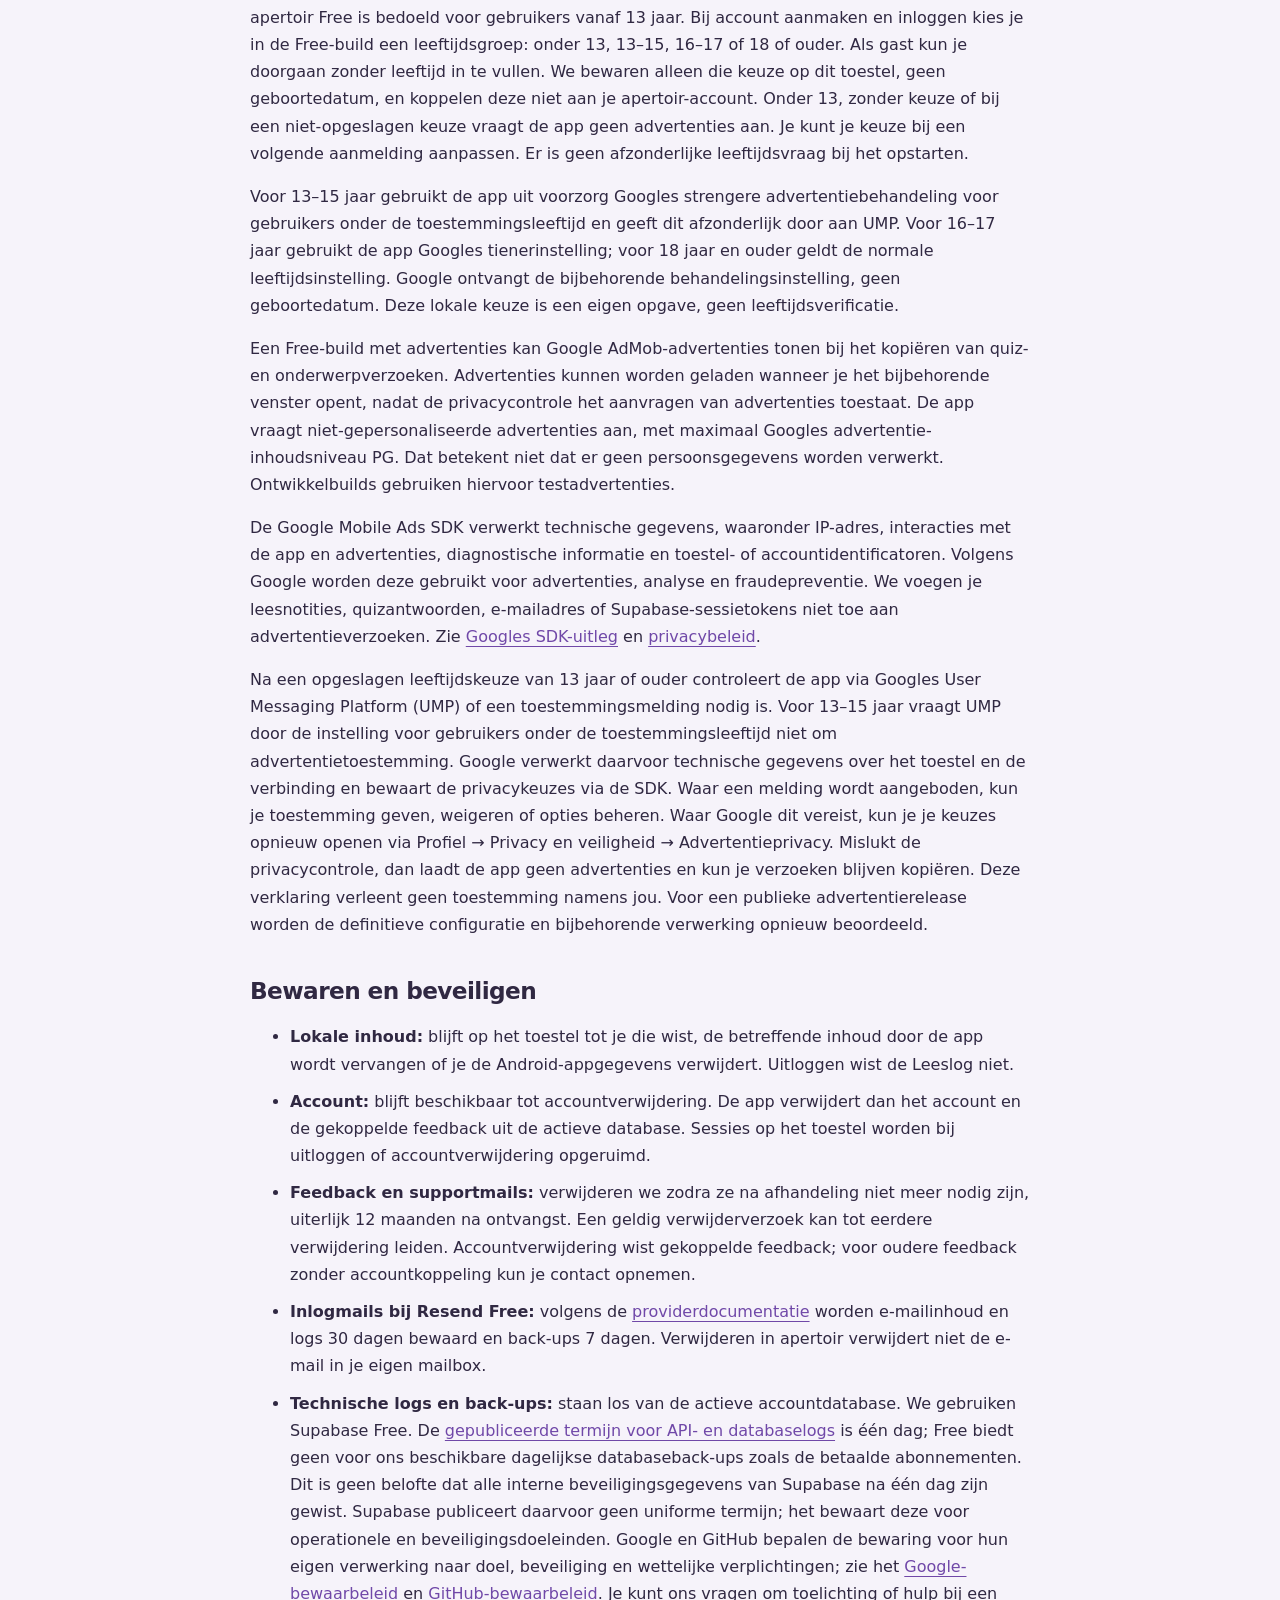
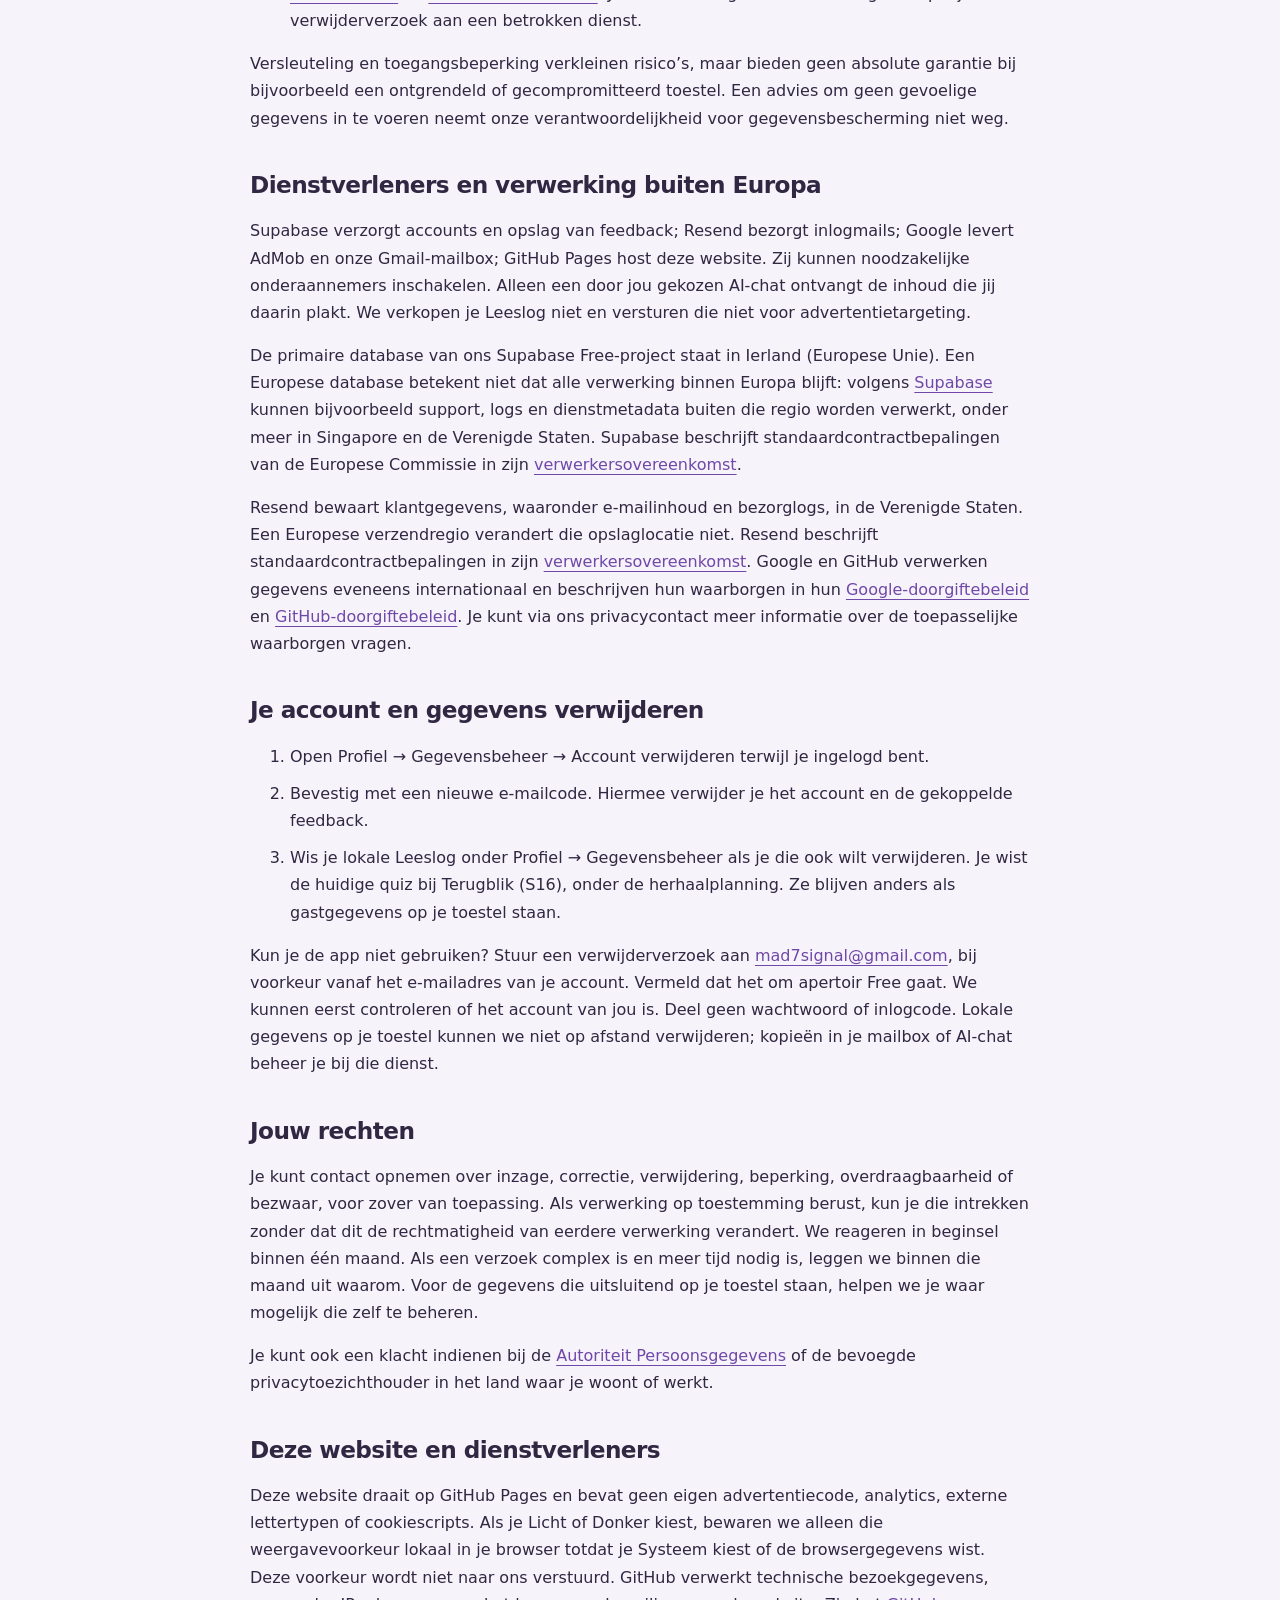
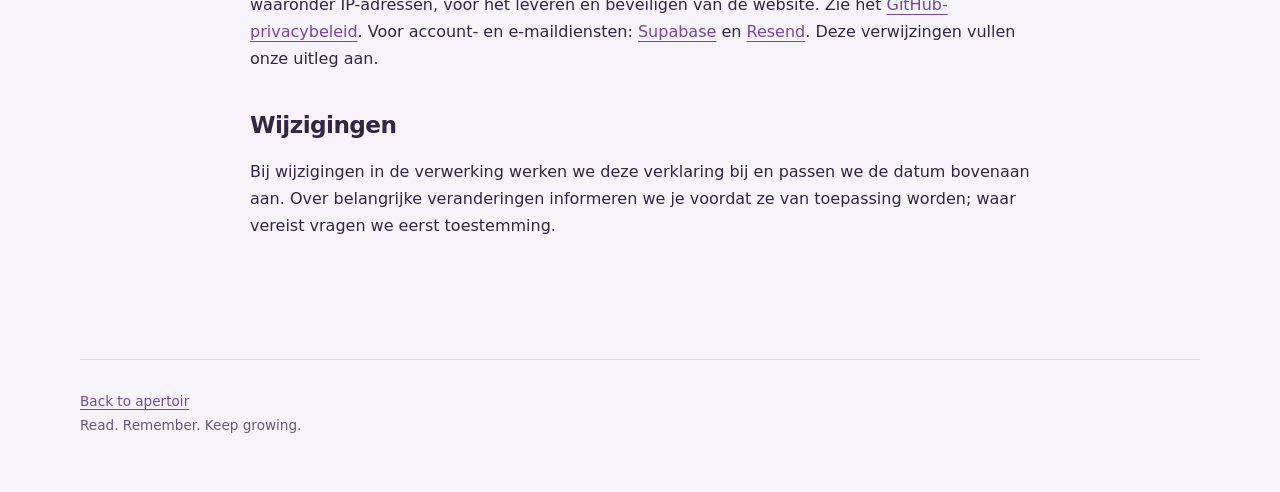
==== commit 7c0b5b26: "Make English the default website and screenshot language" ====
--- a/privacy/index.html
+++ b/privacy/index.html
@@ -1,22 +1,56 @@
 <!doctype html>
-<html lang="nl">
+<html lang="en">
 <head>
   <meta charset="utf-8">
   <meta name="viewport" content="width=device-width, initial-scale=1">
-  <meta name="description" content="Privacy-informatie voor apertoir Free: leesgegevens, account, feedback, AI-chats en verwijderen.">
+  <meta name="description" content="Privacy information for apertoir Free: reading data, accounts, feedback, AI chats and deletion.">
   <meta name="theme-color" content="#F6F3FA">
-  <title>Privacyverklaring — apertoir Free</title>
+  <title>Privacy notice — apertoir Free</title>
   <link rel="icon" href="../assets/icon.png" type="image/png">
   <script src="../assets/theme.js?v=20261107"></script>
   <link rel="preload" href="../assets/fonts/Outfit-VariableFont_wght.ttf" as="font" type="font/ttf" crossorigin>
-  <link rel="stylesheet" href="../assets/style.css?v=20261107-wordmark">
+  <link rel="stylesheet" href="../assets/style.css?v=20261108-english">
 </head>
 <body>
-  <a class="skip" href="#inhoud">Ga naar inhoud</a>
-  <header class="site-header wrap"><a class="brand" href="../" aria-label="apertoir startpagina"><img src="../assets/icon.png" width="44" height="44" alt=""><span class="wordmark" role="img" aria-label="apertoir"><span aria-hidden="true" class="wordmark-letters"><span>a</span><span>p</span><span class="wordmark-e">e</span><span class="wordmark-r">r</span><span>t</span><span>o</span><span class="wordmark-i">ı</span><span class="wordmark-last">r</span></span></span></a><div class="header-actions"><a href="#english" lang="en">English</a><label class="theme-control" hidden><span class="sr-only">Weergave</span><svg width="18" height="18" viewBox="0 0 24 24" aria-hidden="true"><circle cx="12" cy="12" r="9" fill="none" stroke="currentColor" stroke-width="1.8"/><path d="M12 3a9 9 0 0 1 0 18Z" fill="currentColor"/></svg><select data-theme-select><option value="system">Systeem</option><option value="light">Licht</option><option value="dark">Donker</option></select></label></div></header>
+  <a class="skip" href="#inhoud">Skip to content</a>
+  <header class="site-header wrap"><a class="brand" href="../" aria-label="apertoir home"><img src="../assets/icon.png" width="44" height="44" alt=""><span class="wordmark" role="img" aria-label="apertoir"><span aria-hidden="true" class="wordmark-letters"><span>a</span><span>p</span><span class="wordmark-e">e</span><span class="wordmark-r">r</span><span>t</span><span>o</span><span class="wordmark-i">ı</span><span class="wordmark-last">r</span></span></span></a><div class="header-actions"><a href="#nederlands" lang="nl">Nederlands</a><label class="theme-control" hidden><span class="sr-only">Appearance</span><svg width="18" height="18" viewBox="0 0 24 24" aria-hidden="true"><circle cx="12" cy="12" r="9" fill="none" stroke="currentColor" stroke-width="1.8"/><path d="M12 3a9 9 0 0 1 0 18Z" fill="currentColor"/></svg><select data-theme-select><option value="system">System</option><option value="light">Light</option><option value="dark">Dark</option></select></label></div></header>
   <main class="legal wrap" id="inhoud">
-    <p class="eyebrow">apertoir Free</p><h1>Privacyverklaring</h1>
-    <p class="meta">Versie 1.4 · 8 november 2026</p>
+    <section id="english" lang="en" aria-labelledby="english-title">
+      <p class="eyebrow">apertoir Free</p><h1 id="english-title">Privacy notice</h1>
+      <p class="meta">Version 1.5 · 8 November 2026</p>
+      <p class="notice">This notice describes apertoir Free for Android and preparations for the Google Play version. Your reading log stays on your device. Accounts, feedback and technical data for online services are explained below. Development builds use test ads; the planned public version uses live ads. The new Free build uses your locally selected age group and Google’s privacy check to determine whether it may request ads.</p>
+      <nav aria-label="On this page"><a href="#data-en">Your data</a><a href="#ai-en">Your AI chat</a><a href="#ads-en">Ads</a><a href="#delete-account">Deletion</a><a href="#contact-en">Contact</a></nav>
+      <h2 id="contact-en">Developer and contact</h2><p>apertoir is developed by Mark Amante, responsible for processing personal data for apertoir. Contact <a href="mailto:mad7signal@gmail.com">mad7signal@gmail.com</a> for privacy questions, access, correction or deletion. This notice covers apertoir Free for Android and this website. The separate prototype with automatic AI routes is outside its scope.</p>
+      <h2 id="data-en">Reading data stays on your device</h2><p>Book, chapter and section titles, reading sessions, Brain Dumps, highlights, notes, reviews, quiz questions, answers, self-assessments, local progress and topic groups are stored locally in an encrypted Android database. We do not automatically receive this content. Signing in does not create a cloud backup.</p><p>You can log reading sessions and notes as a guest. Your local collection is shared across accounts on that installation; signing out or deleting an account does not erase it. Only share your device with people allowed to see that data.</p>
+      <h2>Account and sign-in session</h2><p>Feedback and the AI chat features for quizzes and topic grouping require an account. You can view existing quizzes and topic groups, and practise without AI, as a guest. Supabase processes your email address, user ID and authentication data. Account and feedback service requests may generate logs containing technical information such as IP address, time, errors and sign-in events. Resend receives the recipient address and email content to deliver sign-in codes. We do not ask for or store your mailbox password.</p><p>Session data, including your email address, user ID, access and refresh tokens, expiry and account metadata, is stored in encrypted secure device storage. Under Profile → Privacy and security → Sign-in session you can choose whether to remain signed in after a full restart. You can also sign out.</p>
+      <h2>Feedback and contact</h2><p>Submitted feedback includes your message, category, screen, language, user ID and submission time. It is stored in Supabase for the administrator and is not public. Your reading log is not automatically attached; we do receive any notes or personal details you include yourself.</p><p>If you email us, we receive your email address, message and attachments in our Gmail mailbox to handle your question, problem or privacy request. Do not send passwords or sign-in codes.</p>
+      <h2>Purposes and legal bases</h2>
+      <ul>
+        <li><strong>App and account functions:</strong> we use necessary reading and account data to deliver the features you request, based on performance of our contract with you (GDPR Article 6(1)(b)). Without an email address you can use guest functions, but cannot create an account.</li>
+        <li><strong>Feedback, support and security:</strong> our legitimate interests are resolving problems, improving the app and preventing abuse (Article 6(1)(f)). We limit processing to necessary data. You may object.</li>
+        <li><strong>Privacy requests and legal duties:</strong> we process data as necessary to comply with legal obligations (Article 6(1)(c)).</li>
+      </ul>
+      <p>Advertising is explained separately below. We do not make solely automated decisions about you with legal or similarly significant effects. Quiz scores and topic groups help you manage your own learning.</p>
+      <h2 id="ai-en">Your own AI chat</h2><p>Free does not automatically send reading content to an AI provider. Quiz requests you copy contain selected source notes; topic requests contain book, chapter and section titles. You choose where to paste them and import the response yourself. The AI service and clipboard are outside the encrypted local database. Check what you share and avoid passwords, identity numbers and confidential information. Deleting data in apertoir does not delete copies from the AI chat or clipboard.</p>
+      <h2 id="ads-en">Google AdMob and age settings</h2><p>apertoir Free is intended for users aged 13 and above. When creating an account or signing in to the Free build, you choose an age group: under 13, 13–15, 16–17 or 18 or older. Guests can continue without entering an age. We save only that choice on this device, not a date of birth, and do not link it to your apertoir account. The app requests no ads for users under 13, without a choice, or when the choice could not be saved. You can change your choice the next time you sign in. There is no separate age question at startup.</p><p>For ages 13–15, the app conservatively uses Google’s stricter ad treatment for users under the age of consent and signals this separately to UMP. For ages 16–17, it uses Google’s teen setting; for adults, it uses the normal age setting. Google receives the corresponding treatment setting, not a date of birth. This local choice is self-declared, not age verification.</p><p>A Free build with ads may show Google AdMob ads when copying quiz and topic requests. Ads may load when you open the corresponding window, after the privacy check permits ad requests. The app requests non-personalised ads with a maximum Google ad content rating of PG; this does not mean no personal data is processed. Development builds use test ads.</p><p>Google's Mobile Ads SDK processes technical data such as IP addresses, app and ad interactions, diagnostic data and device or account identifiers for advertising, analytics and fraud prevention. We do not add reading notes, answers, your email address or Supabase session tokens to ad requests. See <a href="https://developers.google.com/admob/android/privacy/play-data-disclosure">Google's disclosure</a> and <a href="https://policies.google.com/privacy">privacy policy</a>.</p><p>After a saved age choice of 13 or older, Google’s User Messaging Platform (UMP) checks whether a consent message is required. For ages 13–15, UMP does not request advertising consent because the app sets the under-age-of-consent flag. Google processes technical device and connection information for this check and stores privacy choices through the SDK. Where a message is offered, you can consent, refuse or manage options. Where required by Google, you can reopen your choices under Profile → Privacy and security → Ad privacy. If the privacy check fails, the app loads no ads and copying requests remains available. This notice does not give consent on your behalf. The final configuration and associated processing will be reviewed again before a public advertising release.</p>
+      <h2>Retention and protection</h2>
+      <ul>
+        <li><strong>Local content:</strong> stays until you erase it, the relevant content is replaced by the app, or you clear Android app data. Signing out does not erase your reading log.</li>
+        <li><strong>Account:</strong> remains until account deletion, which removes the account and linked feedback from the active database. Local sessions are cleared on sign-out or account deletion.</li>
+        <li><strong>Feedback and support emails:</strong> are deleted once no longer needed after handling your message, and within 12 months of receipt. A valid deletion request may result in earlier deletion. Account deletion removes linked feedback; contact us about older unlinked feedback.</li>
+        <li><strong>Sign-in emails at Resend Free:</strong> its <a href="https://resend.com/security/gdpr/">documentation</a> specifies 30 days for email content and logs, and 7 days for backups. Deleting data in apertoir does not delete email from your own mailbox.</li>
+        <li><strong>Technical logs and backups:</strong> are separate from the active account database. We use Supabase Free. Its <a href="https://supabase.com/pricing">published API and database log retention</a> is one day; Free does not provide us with daily database backups as paid plans do. This does not mean all internal Supabase security data is erased after one day. Supabase publishes no uniform period for that data, which it retains for operational and security purposes. Google and GitHub determine retention for their own processing by purpose, security and legal obligations: see <a href="https://policies.google.com/technologies/retention">Google's retention policy</a> and <a href="https://docs.github.com/en/site-policy/privacy-policies/github-general-privacy-statement#security-and-retention">GitHub's retention policy</a>. You may ask us for clarification or help with a deletion request to a provider.</li>
+      </ul>
+      <p>Encryption and access restrictions reduce risks but cannot guarantee protection on an unlocked or compromised device. Advice about sensitive input does not remove our data-protection responsibilities.</p>
+      <h2>Providers and processing outside Europe</h2><p>Supabase provides accounts and feedback storage; Resend delivers sign-in emails; Google provides AdMob and our Gmail mailbox; GitHub Pages hosts this website. They may use necessary subprocessors. An AI chat you choose receives only what you paste into it. We do not sell your reading log or send it for ad targeting.</p><p>Our Supabase Free project's primary database is in Ireland (European Union). An EU database does not mean all processing stays in Europe: <a href="https://supabase.com/legal/privacy-resources/data-residency-and-transfers-faq">Supabase</a> explains that support, logs and service metadata may be processed elsewhere, including Singapore and the United States. Its <a href="https://supabase.com/legal/customer-resources/data-processing-addendum">data processing addendum</a> describes European Commission standard contractual clauses.</p><p>Resend stores customer data, including email content and delivery logs, in the United States. Selecting a European sending region does not change that storage location. Resend's <a href="https://resend.com/legal/dpa">data processing addendum</a> describes standard contractual clauses. Google and GitHub also process internationally and explain safeguards in <a href="https://policies.google.com/privacy/frameworks">Google's transfer policy</a> and <a href="https://docs.github.com/en/site-policy/privacy-policies/github-general-privacy-statement#international-data-transfers">GitHub's transfer policy</a>. Contact us for more information on applicable safeguards.</p>
+      <h2 id="delete-account">Delete your account or data</h2><p>While signed in, open Profile → Data management → Delete account and confirm with a fresh email code. This deletes your account and linked feedback. To erase local data too, delete your reading log under Profile → Data management. Delete the current quiz from its Recap (S16), below the repeat scheduling option. Otherwise this local data remains on the device as guest data.</p><p>If you cannot use the app, email <a href="mailto:mad7signal@gmail.com?subject=apertoir%20Free%20-%20account%20deletion">mad7signal@gmail.com</a>, preferably from your account address, and request deletion for apertoir Free. We may verify account ownership. Never send passwords or sign-in codes. We cannot remotely erase local device data or copies in your mailbox or AI chat.</p>
+      <h2>Your rights</h2><p>Contact us about access, correction, deletion, restriction, portability or objection where applicable. Where processing relies on consent, you may withdraw it without affecting earlier lawful processing. We normally respond within one month, or explain within that month why a complex request needs more time. For device-only data, we help you manage it yourself where possible. You may complain to the <a href="https://autoriteitpersoonsgegevens.nl/en">Dutch Data Protection Authority</a> or the competent authority where you live or work.</p>
+      <h2>This website</h2><p>This website runs on GitHub Pages and has no custom advertising, analytics, external fonts or cookie scripts. If you choose Light or Dark, only that display preference is stored locally in your browser until you choose System or clear your browser data. This preference is not sent to us. GitHub processes technical visit data, including IP addresses, to deliver and secure the website. Provider policies: <a href="https://docs.github.com/en/site-policy/privacy-policies/github-general-privacy-statement">GitHub</a>, <a href="https://supabase.com/privacy">Supabase</a> and <a href="https://resend.com/legal/privacy-policy">Resend</a>. These links supplement our own explanation.</p>
+      <h2>Changes</h2><p>We update this notice and its date when processing changes. We will inform you of important changes before they apply and request consent first where required.</p>
+    </section>
+    <section class="language-section" id="nederlands" lang="nl" aria-labelledby="nederlands-title">
+    <p class="eyebrow">apertoir Free</p><h2 id="nederlands-title">Privacyverklaring</h2>
+    <p class="meta">Versie 1.5 · 8 november 2026</p>
     <p class="notice">Deze verklaring beschrijft apertoir Free voor Android en de voorbereiding van de Google Play-versie. Je Leeslog blijft op je toestel. Accounts, feedback en technische gegevens voor online diensten worden hieronder uitgelegd. Ontwikkelbuilds gebruiken testadvertenties; de voorgenomen publieke versie gebruikt echte advertenties. De nieuwe Free-build bepaalt op basis van je lokale leeftijdskeuze en Googles privacycontrole of advertenties mogen worden aangevraagd.</p>
     <nav aria-label="Op deze pagina"><a href="#gegevens">Welke gegevens?</a><a href="#ai">Eigen AI-chat</a><a href="#advertenties">Advertenties</a><a href="#verwijderen">Verwijderen</a><a href="#contact">Contact</a></nav>
     <h2 id="contact">Wie maakt apertoir?</h2>
@@ -25,7 +59,7 @@
     <p>Boek-, hoofdstuk- en paragraaftitels, leesmomenten, Brain Dumps, highlights, notities, reviews, quizvragen, antwoorden, inschattingen, lokale voortgang en onderwerpindelingen worden op je toestel opgeslagen. De Android-app versleutelt de lokale leesdatabase. We ontvangen deze inhoud niet automatisch. Inloggen maakt geen cloudback-up van je collectie.</p>
     <p>Je kunt leesmomenten en leesnotities als gast gebruiken. De lokale collectie is niet per account gescheiden: uitloggen of een account verwijderen wist je leesgegevens niet. Deel je toestel daarom alleen met mensen die deze gegevens mogen zien.</p>
     <h2>Account en inlogsessie</h2>
-    <p>Voor Quiz, onderwerpindeling en feedback is een account nodig. Supabase verwerkt je e-mailadres, gebruikers-ID en authenticatiegegevens. Bij verzoeken aan de account- en feedbackdienst kunnen technische gegevens zoals je IP-adres, tijdstip, foutmeldingen en aanmeldgebeurtenissen in servicelogs terechtkomen. Resend ontvangt het ontvangeradres en de inhoud van de inlogmail om je eenmalige code te bezorgen. We vragen of bewaren je mailboxwachtwoord niet.</p>
+    <p>Voor Feedback en de AI-chatfuncties voor quizzen en onderwerpindeling is een account nodig. Bestaande quizzen en onderwerpindelingen bekijken en zonder AI oefenen kan ook als gast. Supabase verwerkt je e-mailadres, gebruikers-ID en authenticatiegegevens. Bij verzoeken aan de account- en feedbackdienst kunnen technische gegevens zoals je IP-adres, tijdstip, foutmeldingen en aanmeldgebeurtenissen in servicelogs terechtkomen. Resend ontvangt het ontvangeradres en de inhoud van de inlogmail om je eenmalige code te bezorgen. We vragen of bewaren je mailboxwachtwoord niet.</p>
     <p>De inlogsessie bevat onder meer je e-mailadres, gebruikers-ID, toegangs- en vernieuwingstoken, vervaltijd en accountmetadata. De app bewaart de sessie versleuteld in beveiligde toestelopslag. Onder Profiel → Privacy en veiligheid → Inlogsessie kun je kiezen of je na een volledige herstart ingelogd blijft. Je kunt ook uitloggen.</p>
     <h2>Feedback</h2>
     <p>Als je feedback verstuurt, bewaren we het bericht, categorie, scherm, taal, gebruikers-ID en verzendtijd in Supabase. Deze informatie is toegankelijk voor de beheerder, niet openbaar voor andere gebruikers. Je Leeslog wordt niet automatisch meegestuurd. Neem je zelf leesnotities of persoonsgegevens op in je feedback, dan ontvangen we die wel.</p>
@@ -60,7 +94,7 @@
     <p>De primaire database van ons Supabase Free-project staat in Ierland (Europese Unie). Een Europese database betekent niet dat alle verwerking binnen Europa blijft: volgens <a href="https://supabase.com/legal/privacy-resources/data-residency-and-transfers-faq">Supabase</a> kunnen bijvoorbeeld support, logs en dienstmetadata buiten die regio worden verwerkt, onder meer in Singapore en de Verenigde Staten. Supabase beschrijft standaardcontractbepalingen van de Europese Commissie in zijn <a href="https://supabase.com/legal/customer-resources/data-processing-addendum">verwerkersovereenkomst</a>.</p>
     <p>Resend bewaart klantgegevens, waaronder e-mailinhoud en bezorglogs, in de Verenigde Staten. Een Europese verzendregio verandert die opslaglocatie niet. Resend beschrijft standaardcontractbepalingen in zijn <a href="https://resend.com/legal/dpa">verwerkersovereenkomst</a>. Google en GitHub verwerken gegevens eveneens internationaal en beschrijven hun waarborgen in hun <a href="https://policies.google.com/privacy/frameworks">Google-doorgiftebeleid</a> en <a href="https://docs.github.com/en/site-policy/privacy-policies/github-general-privacy-statement#international-data-transfers">GitHub-doorgiftebeleid</a>. Je kunt via ons privacycontact meer informatie over de toepasselijke waarborgen vragen.</p>
     <h2 id="verwijderen">Je account en gegevens verwijderen</h2>
-    <ol><li>Open Profiel → Gegevensbeheer → Account verwijderen terwijl je ingelogd bent.</li><li>Bevestig met een nieuwe e-mailcode. Hiermee verwijder je het account en de gekoppelde feedback.</li><li>Wis je lokale Leeslog en Quiz afzonderlijk onder Gegevensbeheer als je die ook wilt verwijderen. Ze blijven anders als gastgegevens op je toestel staan.</li></ol>
+    <ol><li>Open Profiel → Gegevensbeheer → Account verwijderen terwijl je ingelogd bent.</li><li>Bevestig met een nieuwe e-mailcode. Hiermee verwijder je het account en de gekoppelde feedback.</li><li>Wis je lokale Leeslog onder Profiel → Gegevensbeheer als je die ook wilt verwijderen. Je wist de huidige quiz bij Terugblik (S16), onder de herhaalplanning. Ze blijven anders als gastgegevens op je toestel staan.</li></ol>
     <p>Kun je de app niet gebruiken? Stuur een verwijderverzoek aan <a href="mailto:mad7signal@gmail.com?subject=apertoir%20Free%20-%20verwijderverzoek">mad7signal@gmail.com</a>, bij voorkeur vanaf het e-mailadres van je account. Vermeld dat het om apertoir Free gaat. We kunnen eerst controleren of het account van jou is. Deel geen wachtwoord of inlogcode. Lokale gegevens op je toestel kunnen we niet op afstand verwijderen; kopieën in je mailbox of AI-chat beheer je bij die dienst.</p>
     <h2>Jouw rechten</h2>
     <p>Je kunt contact opnemen over inzage, correctie, verwijdering, beperking, overdraagbaarheid of bezwaar, voor zover van toepassing. Als verwerking op toestemming berust, kun je die intrekken zonder dat dit de rechtmatigheid van eerdere verwerking verandert. We reageren in beginsel binnen één maand. Als een verzoek complex is en meer tijd nodig is, leggen we binnen die maand uit waarom. Voor de gegevens die uitsluitend op je toestel staan, helpen we je waar mogelijk die zelf te beheren.</p>
@@ -68,39 +102,8 @@
     <h2>Deze website en dienstverleners</h2>
     <p>Deze website draait op GitHub Pages en bevat geen eigen advertentiecode, analytics, externe lettertypen of cookiescripts. Als je Licht of Donker kiest, bewaren we alleen die weergavevoorkeur lokaal in je browser totdat je Systeem kiest of de browsergegevens wist. Deze voorkeur wordt niet naar ons verstuurd. GitHub verwerkt technische bezoekgegevens, waaronder IP-adressen, voor het leveren en beveiligen van de website. Zie het <a href="https://docs.github.com/en/site-policy/privacy-policies/github-general-privacy-statement">GitHub-privacybeleid</a>. Voor account- en e-maildiensten: <a href="https://supabase.com/privacy">Supabase</a> en <a href="https://resend.com/legal/privacy-policy">Resend</a>. Deze verwijzingen vullen onze uitleg aan.</p>
     <h2>Wijzigingen</h2><p>Bij wijzigingen in de verwerking werken we deze verklaring bij en passen we de datum bovenaan aan. Over belangrijke veranderingen informeren we je voordat ze van toepassing worden; waar vereist vragen we eerst toestemming.</p>
-    <section class="language-section" id="english" lang="en" aria-labelledby="english-title">
-      <p class="eyebrow">English</p><h2 id="english-title">Privacy notice — apertoir Free</h2>
-      <p class="meta">Version 1.4 · 8 November 2026</p>
-      <p class="notice">This notice describes apertoir Free for Android and preparations for the Google Play version. Your reading log stays on your device. Accounts, feedback and technical data for online services are explained below. Development builds use test ads; the planned public version uses live ads. The new Free build uses your locally selected age group and Google’s privacy check to determine whether it may request ads.</p>
-      <h2>Developer and contact</h2><p>apertoir is developed by Mark Amante, responsible for processing personal data for apertoir. Contact <a href="mailto:mad7signal@gmail.com">mad7signal@gmail.com</a> for privacy questions, access, correction or deletion. This notice covers apertoir Free for Android and this website. The separate prototype with automatic AI routes is outside its scope.</p>
-      <h2>Reading data stays on your device</h2><p>Book, chapter and section titles, reading sessions, Brain Dumps, highlights, notes, reviews, quiz questions, answers, self-assessments, local progress and topic groups are stored locally in an encrypted Android database. We do not automatically receive this content. Signing in does not create a cloud backup.</p><p>You can log reading sessions and notes as a guest. Your local collection is shared across accounts on that installation; signing out or deleting an account does not erase it. Only share your device with people allowed to see that data.</p>
-      <h2>Account and sign-in session</h2><p>Quiz, topic grouping and feedback require an account. Supabase processes your email address, user ID and authentication data. Account and feedback service requests may generate logs containing technical information such as IP address, time, errors and sign-in events. Resend receives the recipient address and email content to deliver sign-in codes. We do not ask for or store your mailbox password.</p><p>Session data, including your email address, user ID, access and refresh tokens, expiry and account metadata, is stored in encrypted secure device storage. Under Profile → Privacy and security → Sign-in session you can choose whether to remain signed in after a full restart. You can also sign out.</p>
-      <h2>Feedback and contact</h2><p>Submitted feedback includes your message, category, screen, language, user ID and submission time. It is stored in Supabase for the administrator and is not public. Your reading log is not automatically attached; we do receive any notes or personal details you include yourself.</p><p>If you email us, we receive your email address, message and attachments in our Gmail mailbox to handle your question, problem or privacy request. Do not send passwords or sign-in codes.</p>
-      <h2>Purposes and legal bases</h2>
-      <ul>
-        <li><strong>App and account functions:</strong> we use necessary reading and account data to deliver the features you request, based on performance of our contract with you (GDPR Article 6(1)(b)). Without an email address you can use guest functions, but cannot create an account.</li>
-        <li><strong>Feedback, support and security:</strong> our legitimate interests are resolving problems, improving the app and preventing abuse (Article 6(1)(f)). We limit processing to necessary data. You may object.</li>
-        <li><strong>Privacy requests and legal duties:</strong> we process data as necessary to comply with legal obligations (Article 6(1)(c)).</li>
-      </ul>
-      <p>Advertising is explained separately below. We do not make solely automated decisions about you with legal or similarly significant effects. Quiz scores and topic groups help you manage your own learning.</p>
-      <h2>Your own AI chat</h2><p>Free does not automatically send reading content to an AI provider. Quiz requests you copy contain selected source notes; topic requests contain book, chapter and section titles. You choose where to paste them and import the response yourself. The AI service and clipboard are outside the encrypted local database. Check what you share and avoid passwords, identity numbers and confidential information. Deleting data in apertoir does not delete copies from the AI chat or clipboard.</p>
-      <h2>Google AdMob and age settings</h2><p>apertoir Free is intended for users aged 13 and above. When creating an account or signing in to the Free build, you choose an age group: under 13, 13–15, 16–17 or 18 or older. Guests can continue without entering an age. We save only that choice on this device, not a date of birth, and do not link it to your apertoir account. The app requests no ads for users under 13, without a choice, or when the choice could not be saved. You can change your choice the next time you sign in. There is no separate age question at startup.</p><p>For ages 13–15, the app conservatively uses Google’s stricter ad treatment for users under the age of consent and signals this separately to UMP. For ages 16–17, it uses Google’s teen setting; for adults, it uses the normal age setting. Google receives the corresponding treatment setting, not a date of birth. This local choice is self-declared, not age verification.</p><p>A Free build with ads may show Google AdMob ads when copying quiz and topic requests. Ads may load when you open the corresponding window, after the privacy check permits ad requests. The app requests non-personalised ads with a maximum Google ad content rating of PG; this does not mean no personal data is processed. Development builds use test ads.</p><p>Google's Mobile Ads SDK processes technical data such as IP addresses, app and ad interactions, diagnostic data and device or account identifiers for advertising, analytics and fraud prevention. We do not add reading notes, answers, your email address or Supabase session tokens to ad requests. See <a href="https://developers.google.com/admob/android/privacy/play-data-disclosure">Google's disclosure</a> and <a href="https://policies.google.com/privacy">privacy policy</a>.</p><p>After a saved age choice of 13 or older, Google’s User Messaging Platform (UMP) checks whether a consent message is required. For ages 13–15, UMP does not request advertising consent because the app sets the under-age-of-consent flag. Google processes technical device and connection information for this check and stores privacy choices through the SDK. Where a message is offered, you can consent, refuse or manage options. Where required by Google, you can reopen your choices under Profile → Privacy and security → Ad privacy. If the privacy check fails, the app loads no ads and copying requests remains available. This notice does not give consent on your behalf. The final configuration and associated processing will be reviewed again before a public advertising release.</p>
-      <h2>Retention and protection</h2>
-      <ul>
-        <li><strong>Local content:</strong> stays until you erase it, the relevant content is replaced by the app, or you clear Android app data. Signing out does not erase your reading log.</li>
-        <li><strong>Account:</strong> remains until account deletion, which removes the account and linked feedback from the active database. Local sessions are cleared on sign-out or account deletion.</li>
-        <li><strong>Feedback and support emails:</strong> are deleted once no longer needed after handling your message, and within 12 months of receipt. A valid deletion request may result in earlier deletion. Account deletion removes linked feedback; contact us about older unlinked feedback.</li>
-        <li><strong>Sign-in emails at Resend Free:</strong> its <a href="https://resend.com/security/gdpr/">documentation</a> specifies 30 days for email content and logs, and 7 days for backups. Deleting data in apertoir does not delete email from your own mailbox.</li>
-        <li><strong>Technical logs and backups:</strong> are separate from the active account database. We use Supabase Free. Its <a href="https://supabase.com/pricing">published API and database log retention</a> is one day; Free does not provide us with daily database backups as paid plans do. This does not mean all internal Supabase security data is erased after one day. Supabase publishes no uniform period for that data, which it retains for operational and security purposes. Google and GitHub determine retention for their own processing by purpose, security and legal obligations: see <a href="https://policies.google.com/technologies/retention">Google's retention policy</a> and <a href="https://docs.github.com/en/site-policy/privacy-policies/github-general-privacy-statement#security-and-retention">GitHub's retention policy</a>. You may ask us for clarification or help with a deletion request to a provider.</li>
-      </ul>
-      <p>Encryption and access restrictions reduce risks but cannot guarantee protection on an unlocked or compromised device. Advice about sensitive input does not remove our data-protection responsibilities.</p>
-      <h2>Providers and processing outside Europe</h2><p>Supabase provides accounts and feedback storage; Resend delivers sign-in emails; Google provides AdMob and our Gmail mailbox; GitHub Pages hosts this website. They may use necessary subprocessors. An AI chat you choose receives only what you paste into it. We do not sell your reading log or send it for ad targeting.</p><p>Our Supabase Free project's primary database is in Ireland (European Union). An EU database does not mean all processing stays in Europe: <a href="https://supabase.com/legal/privacy-resources/data-residency-and-transfers-faq">Supabase</a> explains that support, logs and service metadata may be processed elsewhere, including Singapore and the United States. Its <a href="https://supabase.com/legal/customer-resources/data-processing-addendum">data processing addendum</a> describes European Commission standard contractual clauses.</p><p>Resend stores customer data, including email content and delivery logs, in the United States. Selecting a European sending region does not change that storage location. Resend's <a href="https://resend.com/legal/dpa">data processing addendum</a> describes standard contractual clauses. Google and GitHub also process internationally and explain safeguards in <a href="https://policies.google.com/privacy/frameworks">Google's transfer policy</a> and <a href="https://docs.github.com/en/site-policy/privacy-policies/github-general-privacy-statement#international-data-transfers">GitHub's transfer policy</a>. Contact us for more information on applicable safeguards.</p>
-      <h2 id="delete-account">Delete your account or data</h2><p>While signed in, open Profile → Data management → Delete account and confirm with a fresh email code. This deletes your account and linked feedback. Separately erase your reading log and quiz under Data management if desired; otherwise they remain on the device as guest data.</p><p>If you cannot use the app, email <a href="mailto:mad7signal@gmail.com?subject=apertoir%20Free%20-%20account%20deletion">mad7signal@gmail.com</a>, preferably from your account address, and request deletion for apertoir Free. We may verify account ownership. Never send passwords or sign-in codes. We cannot remotely erase local device data or copies in your mailbox or AI chat.</p>
-      <h2>Your rights</h2><p>Contact us about access, correction, deletion, restriction, portability or objection where applicable. Where processing relies on consent, you may withdraw it without affecting earlier lawful processing. We normally respond within one month, or explain within that month why a complex request needs more time. For device-only data, we help you manage it yourself where possible. You may complain to the <a href="https://autoriteitpersoonsgegevens.nl/en">Dutch Data Protection Authority</a> or the competent authority where you live or work.</p>
-      <h2>This website</h2><p>This website runs on GitHub Pages and has no custom advertising, analytics, external fonts or cookie scripts. If you choose Licht (Light) or Donker (Dark), only that display preference is stored locally in your browser until you choose Systeem (System) or clear your browser data. This preference is not sent to us. GitHub processes technical visit data, including IP addresses, to deliver and secure the website. Provider policies: <a href="https://docs.github.com/en/site-policy/privacy-policies/github-general-privacy-statement">GitHub</a>, <a href="https://supabase.com/privacy">Supabase</a> and <a href="https://resend.com/legal/privacy-policy">Resend</a>. These links supplement our own explanation.</p>
-      <h2>Changes</h2><p>We update this notice and its date when processing changes. We will inform you of important changes before they apply and request consent first where required.</p>
     </section>
   </main>
-  <footer class="site-footer wrap"><a href="../">Terug naar apertoir</a><p>Lezen. Onthouden. Verder groeien.</p></footer>
+  <footer class="site-footer wrap"><a href="../">Back to apertoir</a><p>Read. Remember. Keep growing.</p></footer>
 </body>
 </html>
--- a/assets/style.css
+++ b/assets/style.css
@@ -20,3 +20,17 @@
 .wordmark-letters{display:inline-flex;align-items:baseline}.wordmark-letters>span{display:inline-block;margin-right:.025em}.wordmark-letters>.wordmark-e{transform:rotate(-.244rad);margin-right:.055em}.wordmark-letters>.wordmark-r{margin-right:.03em}.wordmark-letters>.wordmark-last{margin-left:.005em;margin-right:0}
 .wordmark-i{position:relative;color:var(--wordmark-gold)}.wordmark-i::before{content:"";position:absolute;top:-.06em;left:50%;width:.16em;height:.08em;background:currentColor;border-radius:1px;transform:translateX(-50%) rotate(-.244rad);box-shadow:0 0 12px color-mix(in srgb,currentColor 35%,transparent)}
 .brand-text .wordmark{font-size:29px}@media(max-width:760px){.brand .wordmark{font-size:29px}}@media print{.wordmark{color:black}.wordmark-i{color:#7048a8}}
+
+/* Real app screens, in the same theme as the site. */
+.showcase{padding-block:20px 88px;scroll-margin-top:24px}.showcase-heading{max-width:680px;margin-bottom:36px}.showcase-heading h2{margin-bottom:0}.showcase-heading>p{color:var(--muted);max-width:56ch;margin:20px 0 0}.screen-gallery{display:grid;grid-template-columns:repeat(3,minmax(0,1fr));gap:24px}.screen-card{margin:0;padding:28px 24px 22px;border:1px solid var(--line);border-radius:28px;background:linear-gradient(155deg,var(--note-start),var(--paper) 70%);min-width:0}.screen-card-braindump{background:linear-gradient(155deg,var(--note-end),var(--paper) 70%)}.screen-card-quiz{background:linear-gradient(155deg,color-mix(in srgb,var(--gold) 16%,var(--paper)),var(--paper) 70%)}.screen-card figcaption{min-height:172px}.screen-card .step{margin-bottom:10px}.screen-card h3{font-size:1.35rem;line-height:1.2;letter-spacing:-.025em;margin:0 0 12px}.screen-card p{font-size:.94rem;line-height:1.55;color:var(--muted);margin:0;max-width:30ch}.screen-link{display:block;text-decoration:none;color:var(--ink);border-radius:22px}.phone-frame{display:block;max-width:260px;margin:14px auto 0;background:#15121f;border:6px solid #302b3b;border-radius:27px;overflow:hidden;box-shadow:0 16px 32px #15121f22,0 0 0 1px #ffffff30;transition:transform .2s ease,box-shadow .2s ease}.phone-frame img{display:block;width:100%;height:auto;aspect-ratio:390/844}.phone-frame .screen-dark{display:none}.screen-link:hover .phone-frame{transform:translateY(-4px);box-shadow:0 22px 38px #15121f30}.screen-link:focus-visible{outline:3px solid var(--purple);outline-offset:6px}.screen-enlarge{display:flex;justify-content:center;align-items:center;gap:8px;padding:20px 0 0;font-size:.85rem;font-weight:600;color:var(--teal)}.screens-note{margin:22px 0 0;color:var(--muted);font-size:.82rem;text-align:center}
+:root[data-theme="dark"] .phone-frame .screen-dark{display:block}:root[data-theme="dark"] .phone-frame .screen-light{display:none}
+@media(prefers-color-scheme:dark){:root:not([data-theme]) .phone-frame .screen-dark{display:block}:root:not([data-theme]) .phone-frame .screen-light{display:none}}
+.screen-viewer{color:var(--ink);background:var(--paper);border:1px solid var(--line);border-radius:24px;padding:0 24px 24px;width:min(560px,calc(100% - 24px));max-height:92dvh;overflow:auto;box-shadow:0 24px 100px #0006}.screen-viewer::backdrop{background:#12101cd9;backdrop-filter:blur(6px)}.viewer-heading{position:sticky;top:0;display:flex;align-items:center;justify-content:space-between;gap:16px;background:var(--paper);padding:18px 0}.viewer-heading h2{font-size:1.15rem;margin:0;line-height:1.25}.viewer-close{font:inherit;font-size:.88rem;display:flex;align-items:center;gap:10px;min-height:44px;padding:8px 14px;border:1px solid var(--line);border-radius:999px;cursor:pointer;color:var(--ink);background:var(--bg);flex-shrink:0}.viewer-close:focus-visible{outline:3px solid var(--purple);outline-offset:3px}.viewer-image{display:block;width:100%;max-width:390px;height:auto;margin:auto;border-radius:16px;border:1px solid var(--line)}
+@media(max-width:1000px) and (min-width:761px){.screen-gallery{gap:14px}.screen-card{padding:24px 16px 18px}.screen-card figcaption{min-height:190px}}
+@media(max-width:760px){.showcase{padding-block:8px 48px}.showcase-heading{margin-bottom:24px}.showcase-heading>p{margin-top:18px}.screen-gallery{grid-template-columns:1fr;gap:24px}.screen-card{max-width:440px;width:100%;margin-inline:auto;padding:28px}.screen-card figcaption{min-height:0;margin-bottom:24px}.phone-frame{max-width:260px}.screen-card p{max-width:none}.screens-note{max-width:40ch;margin-inline:auto}.viewer-heading h2{font-size:1rem}.screen-viewer{padding-inline:16px}.viewer-close{padding-inline:10px}}
+@media(prefers-reduced-motion:reduce){.phone-frame{transition:none}.screen-link:hover .phone-frame{transform:none}}
+@media print{.screen-viewer{display:none}.screen-gallery{grid-template-columns:repeat(3,1fr)}.screen-enlarge{display:none}}
+
+/* Explain the Free quiz workflow alongside the real app screenshots. */
+.quiz-maker{scroll-margin-top:24px;padding-block:0 72px}.quiz-maker-intro{max-width:680px}.quiz-maker-intro h2{margin-bottom:20px}.quiz-maker-intro>p:last-child{max-width:56ch;color:var(--muted);margin-bottom:0}.quiz-maker-steps{list-style:none;padding:0;margin:32px 0;display:grid;grid-template-columns:repeat(3,minmax(0,1fr));gap:24px}.quiz-maker-steps li{padding:28px;border:1px solid var(--line);border-radius:24px;background:var(--paper)}.quiz-maker-steps .step{margin-bottom:16px}.quiz-maker-steps h3{margin-bottom:14px}.quiz-maker-steps p{margin:0;color:var(--muted);font-size:.95rem}.quiz-maker-details{max-width:74ch}.quiz-maker-details p{color:var(--muted);margin-bottom:16px}.quiz-maker-details strong{color:var(--ink);font-weight:650}.quiz-maker-details .quiz-maker-note{font-size:.85rem;margin-bottom:0;padding-left:16px;border-left:3px solid var(--gold)}
+@media(max-width:760px){.quiz-maker{padding-bottom:44px}.quiz-maker-steps{grid-template-columns:1fr;gap:16px;margin-block:24px}.quiz-maker-steps li{padding:24px}}
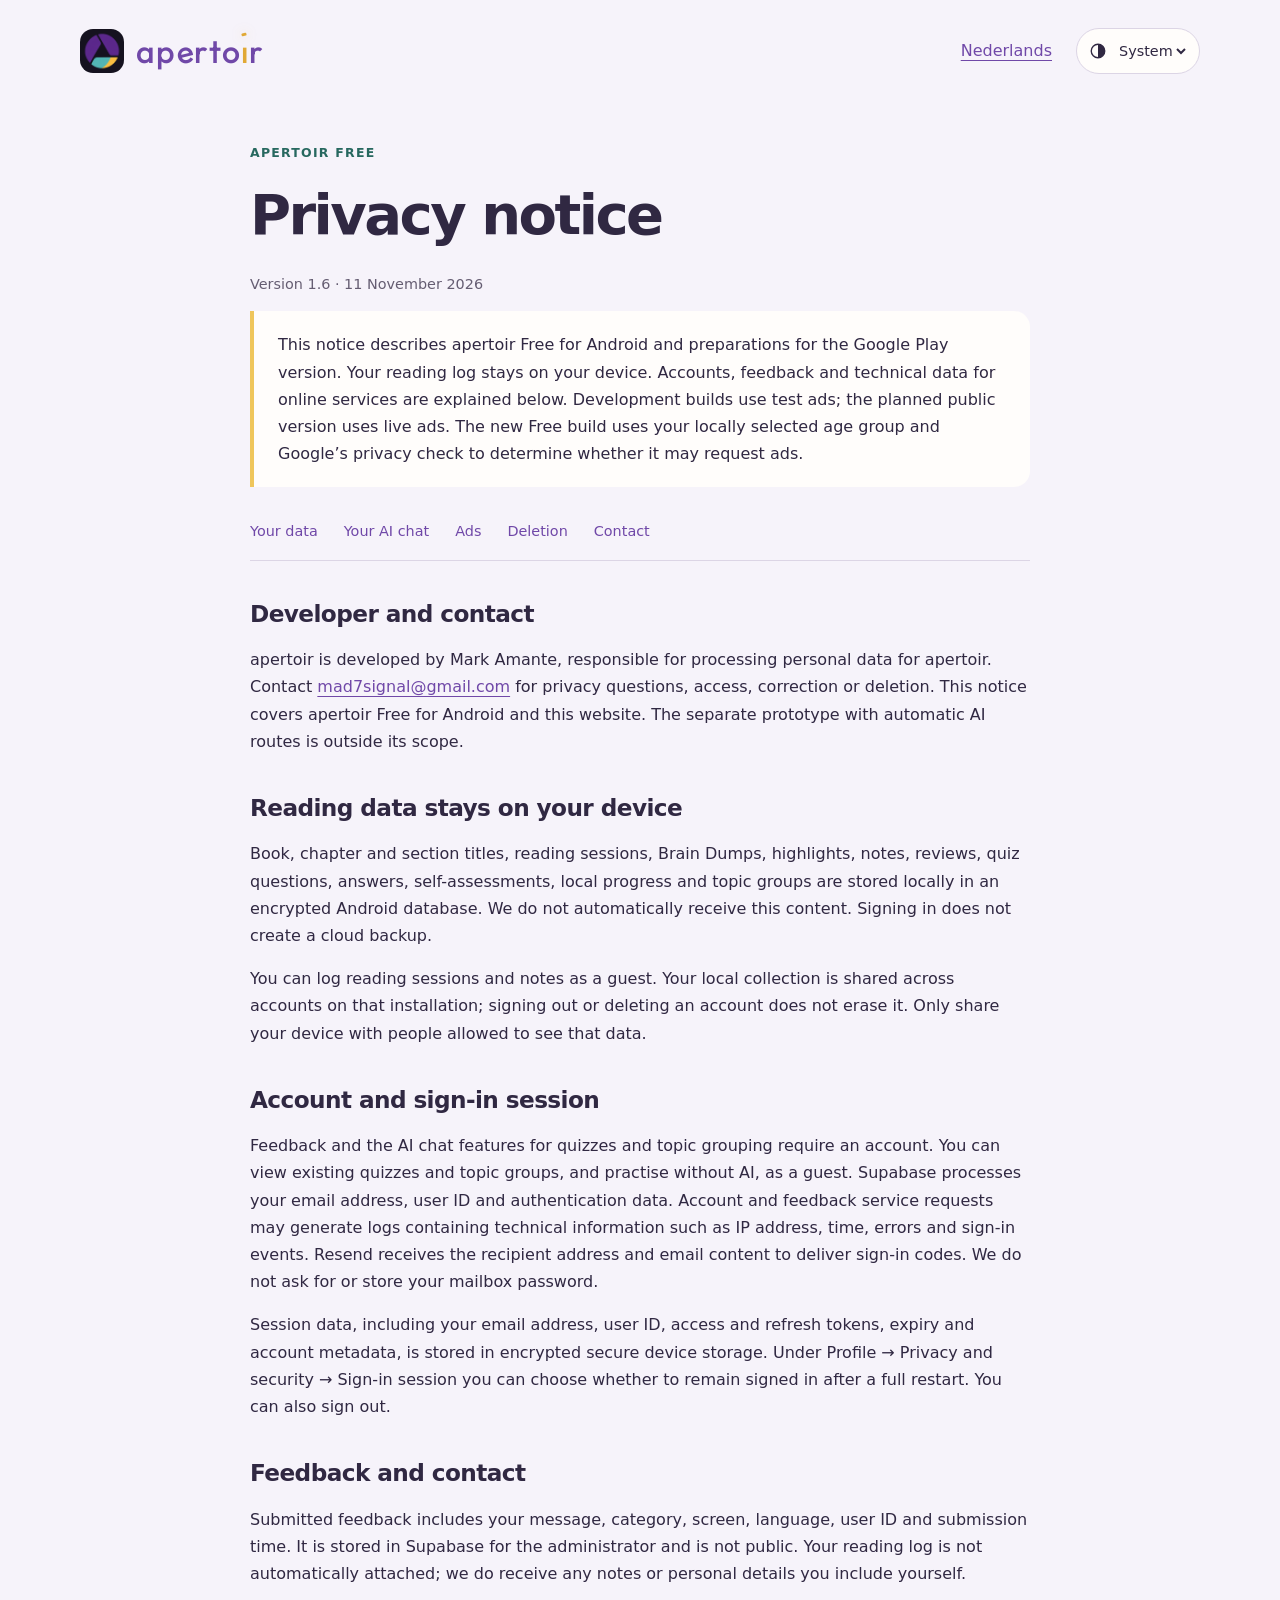
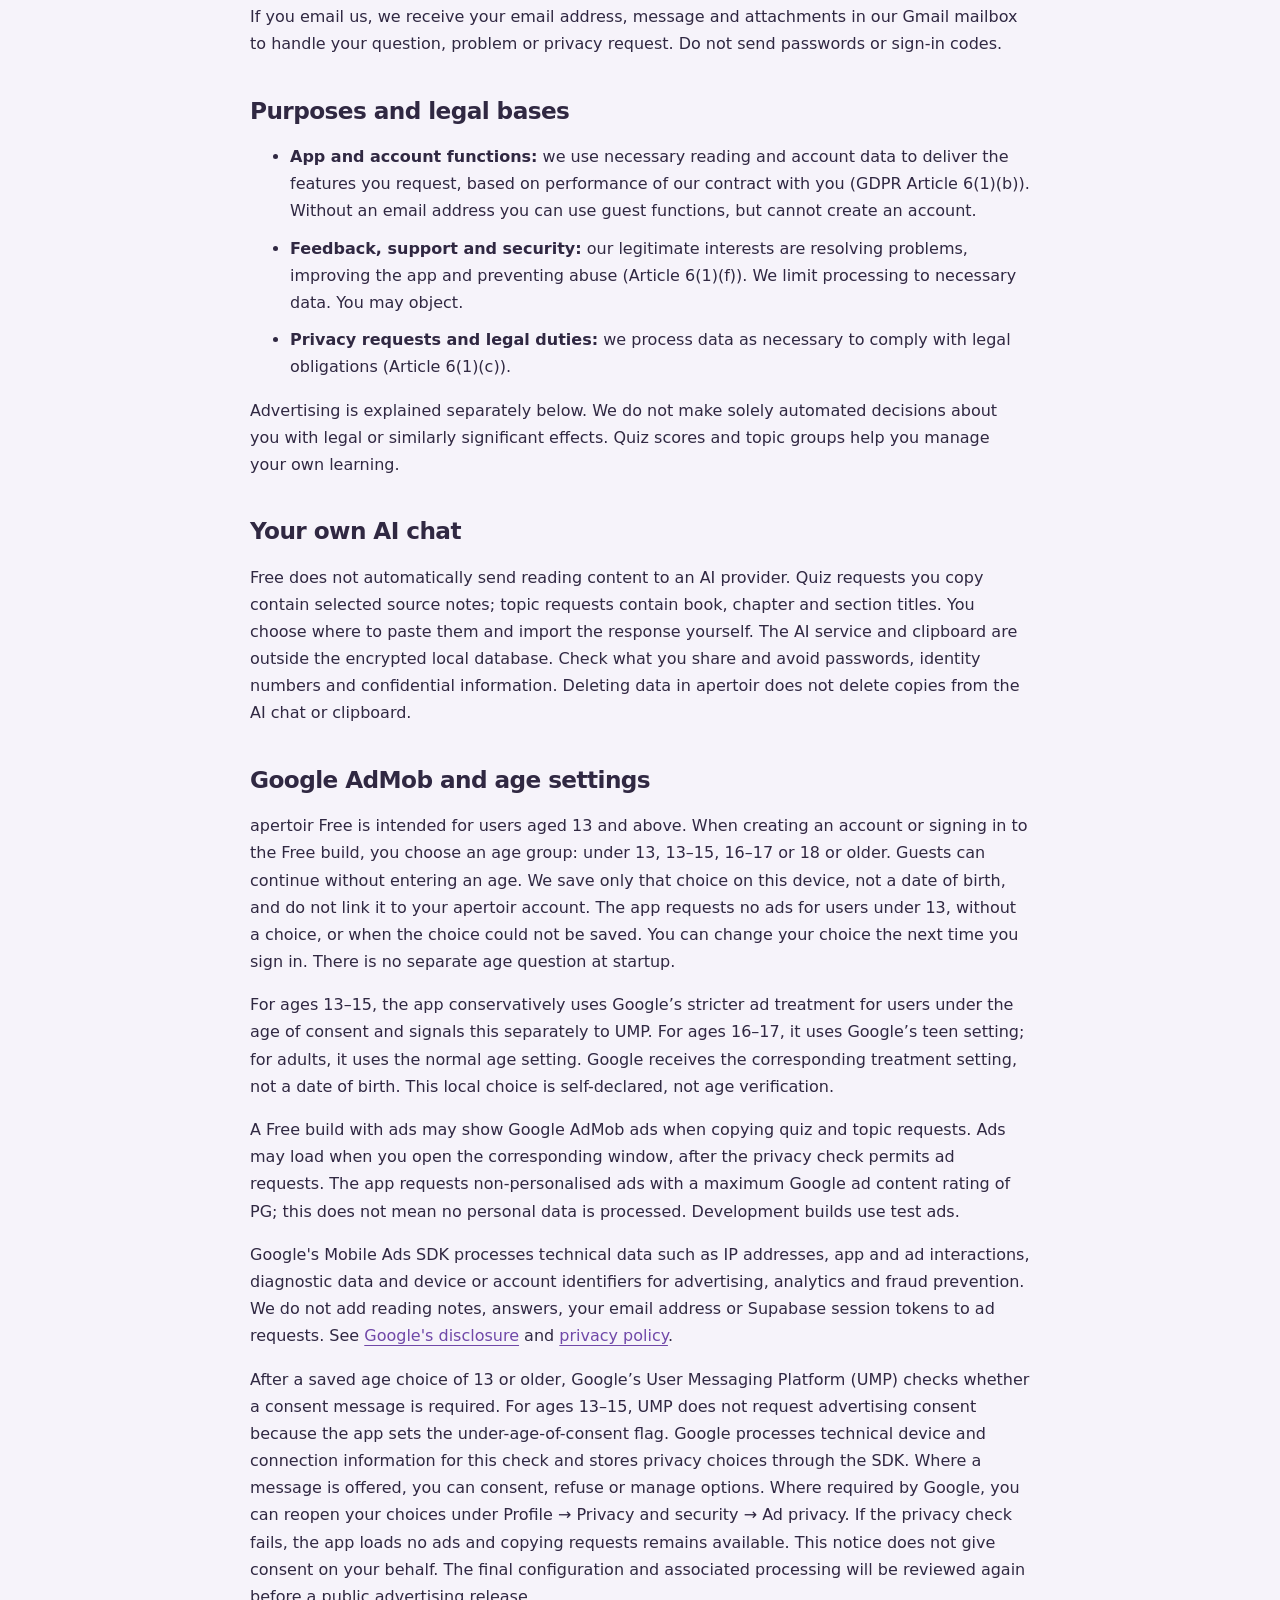
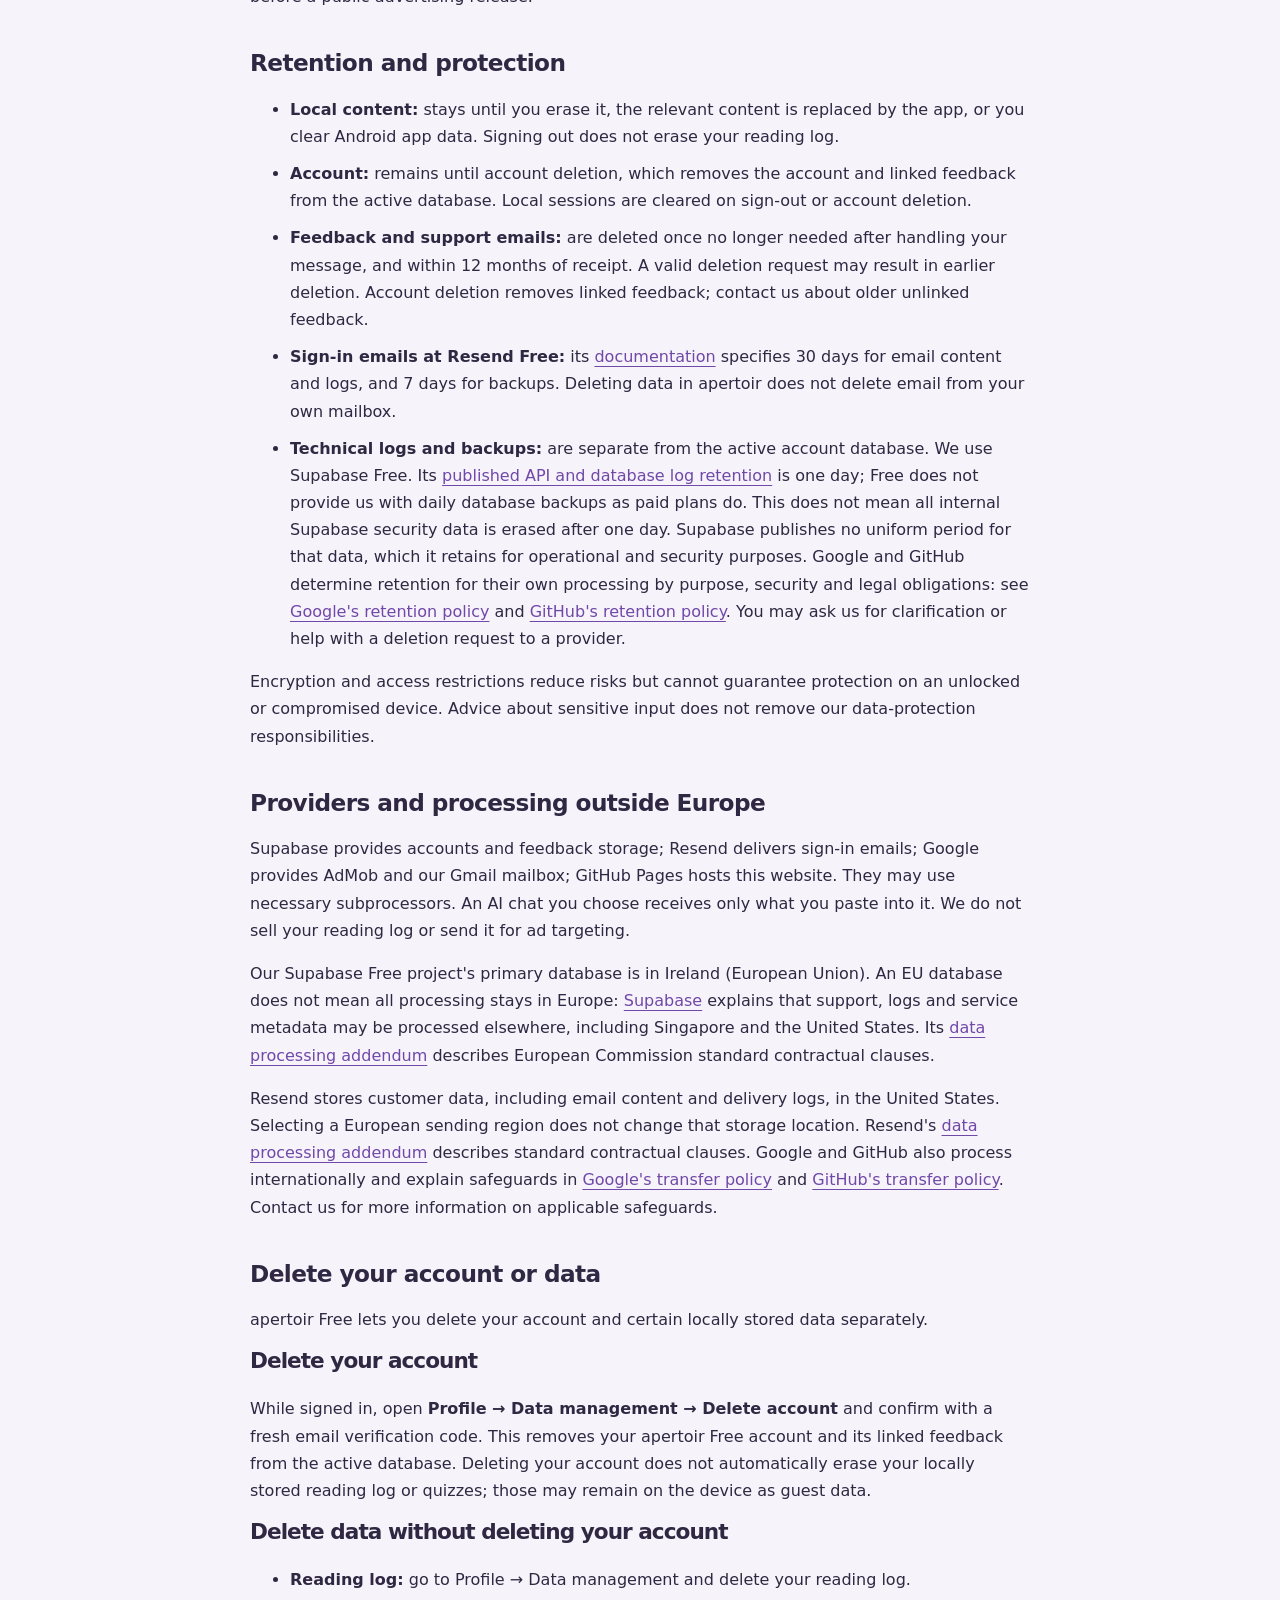
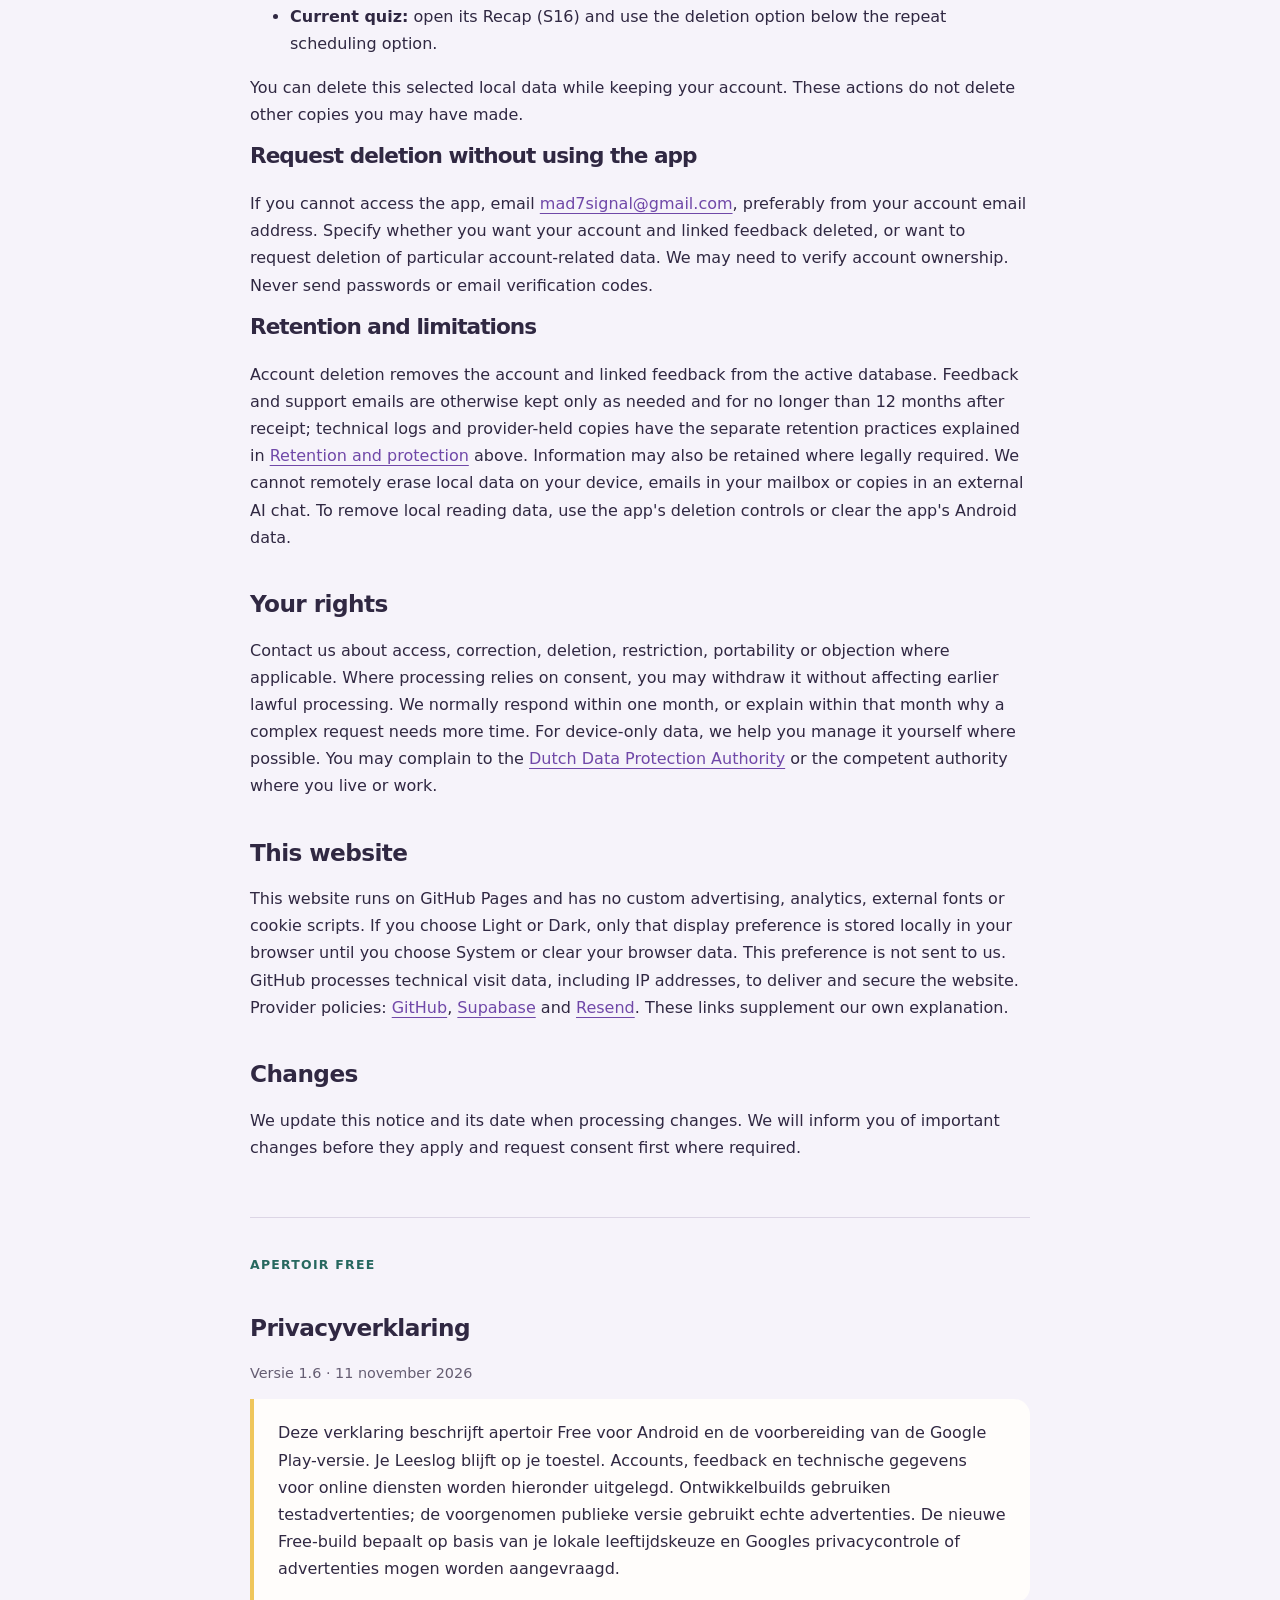
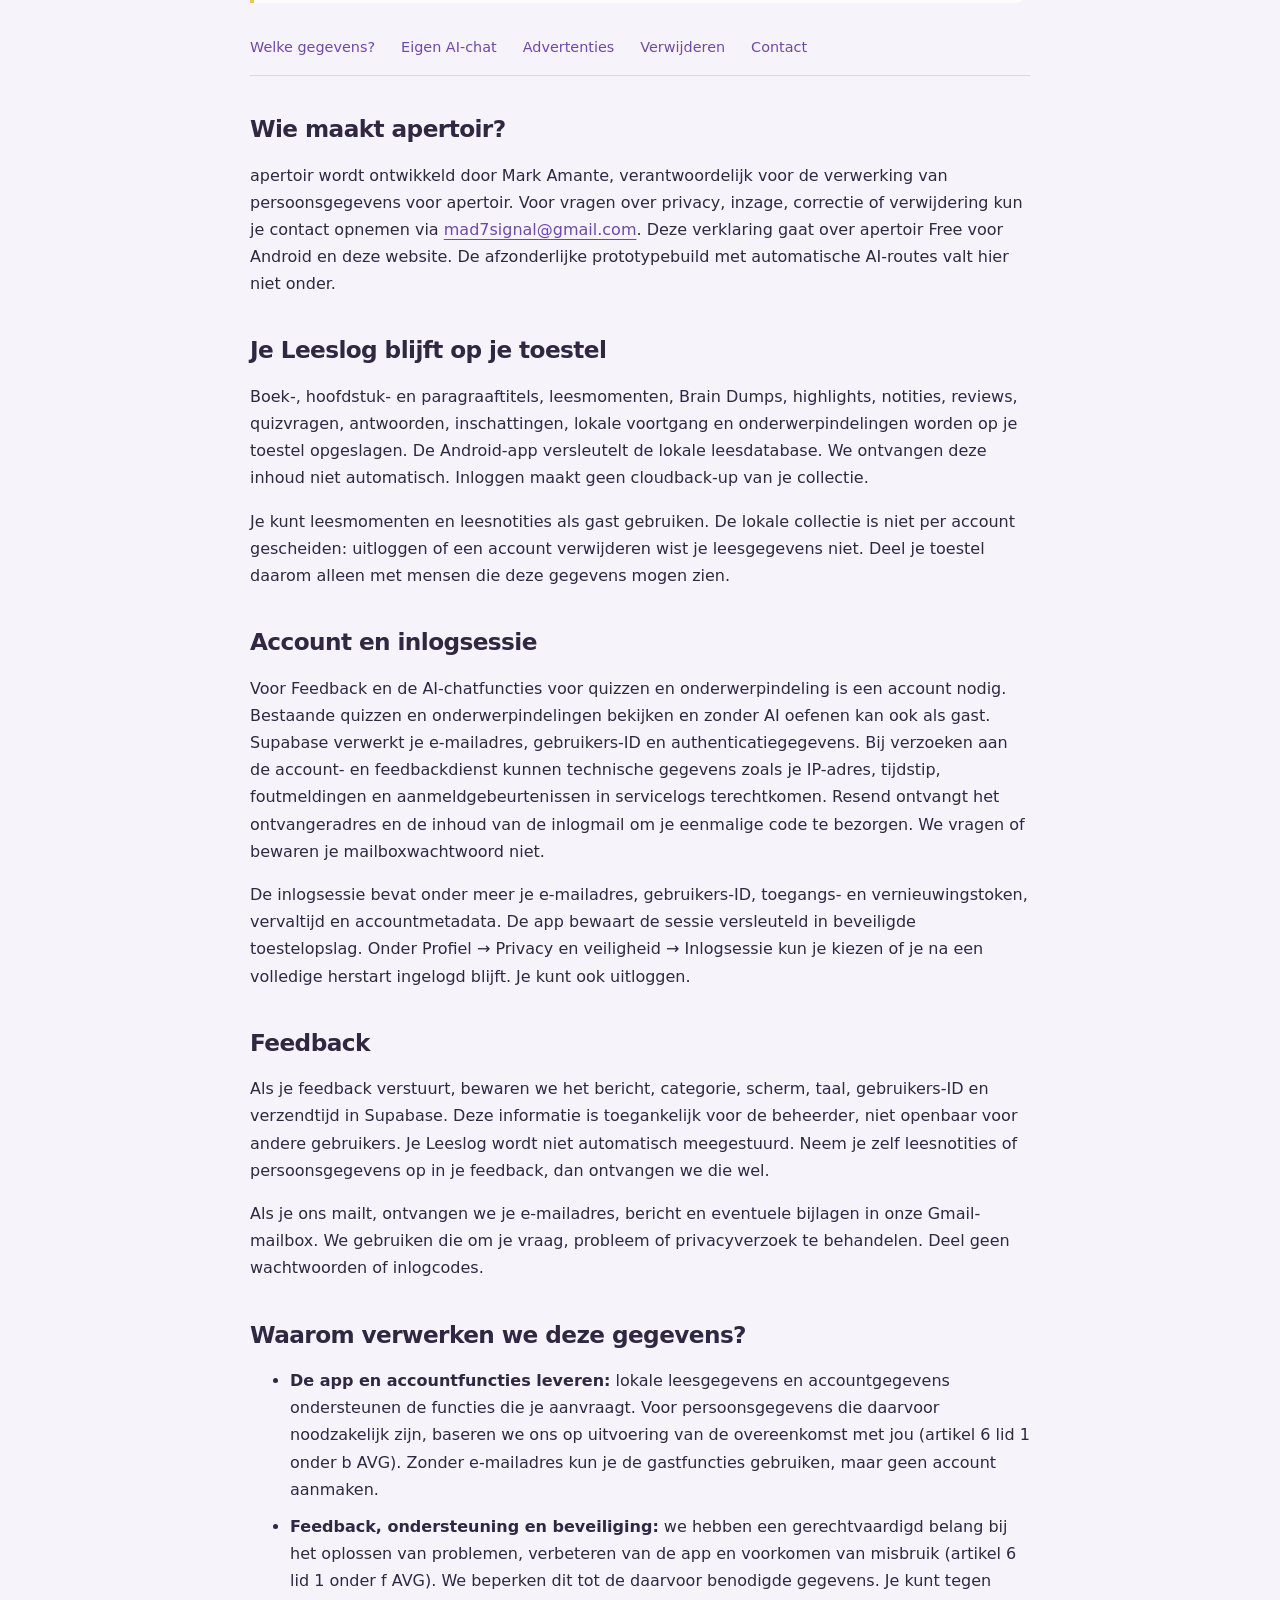
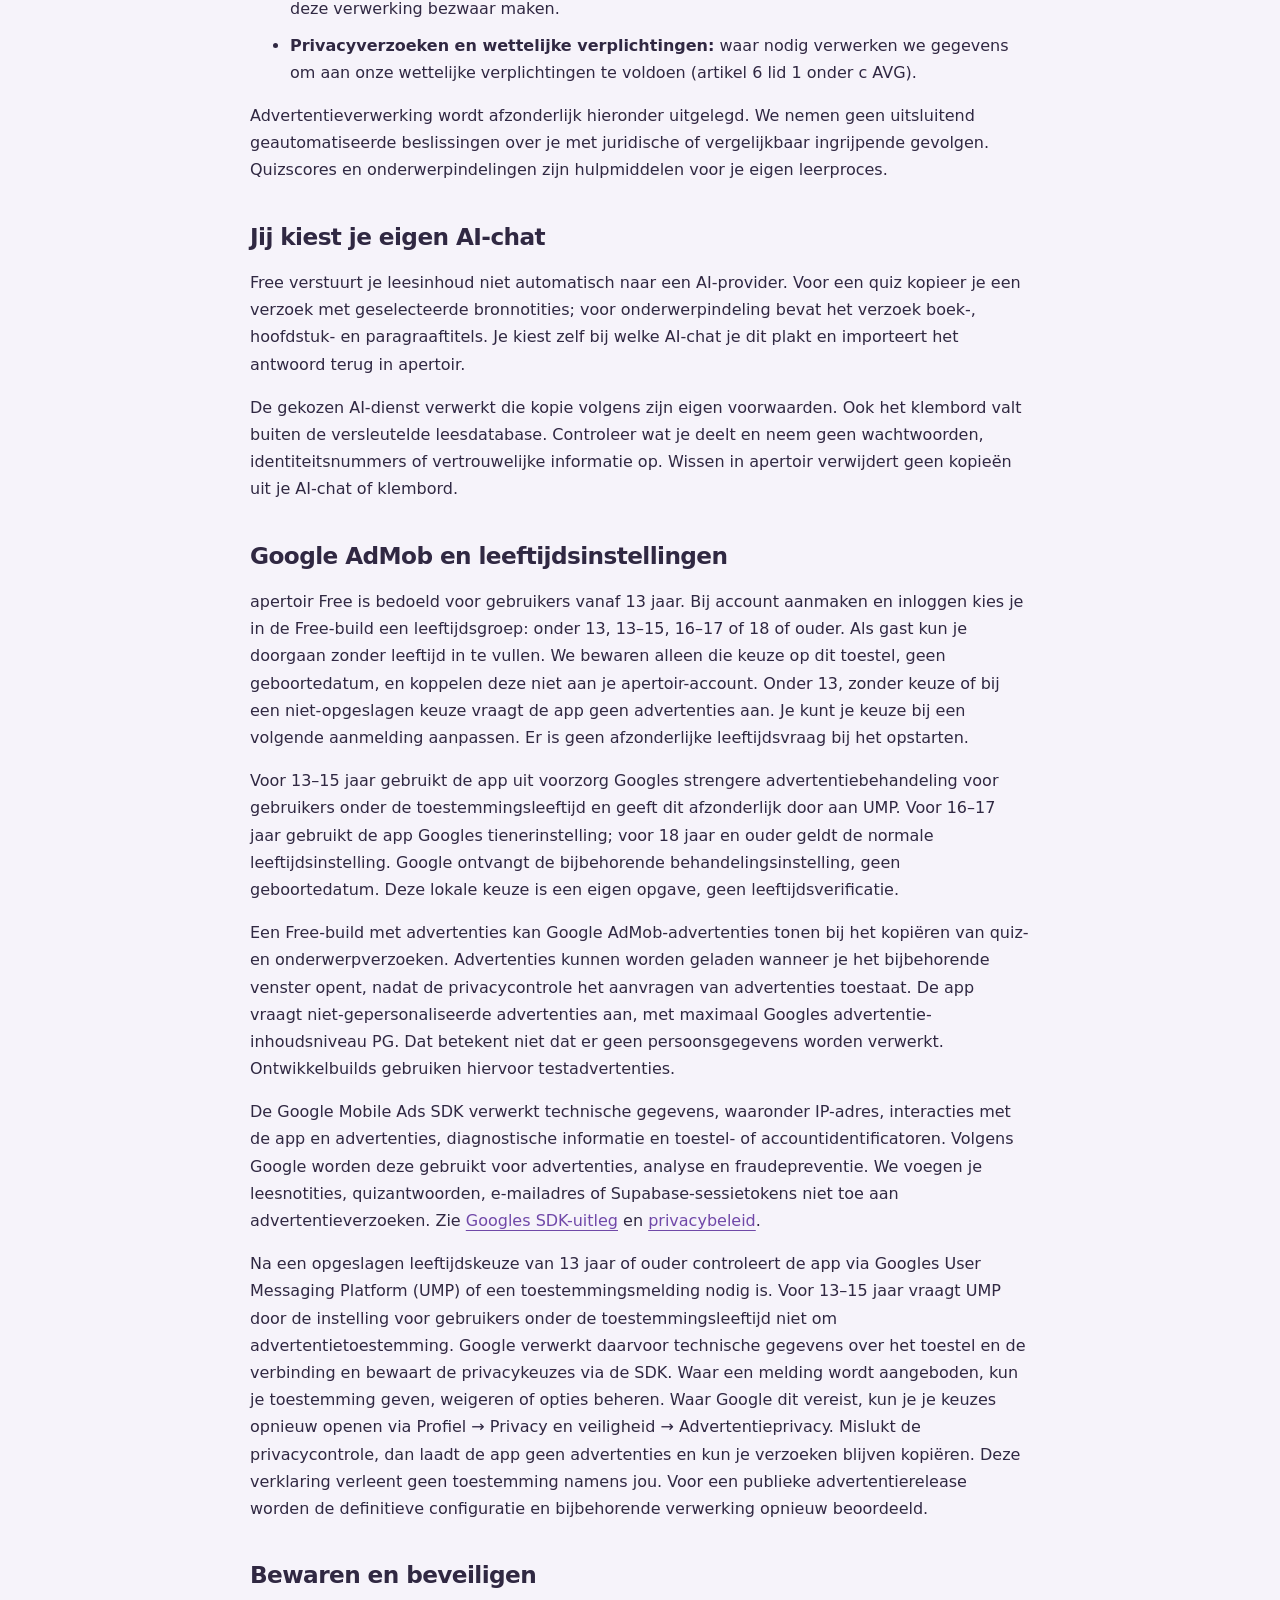
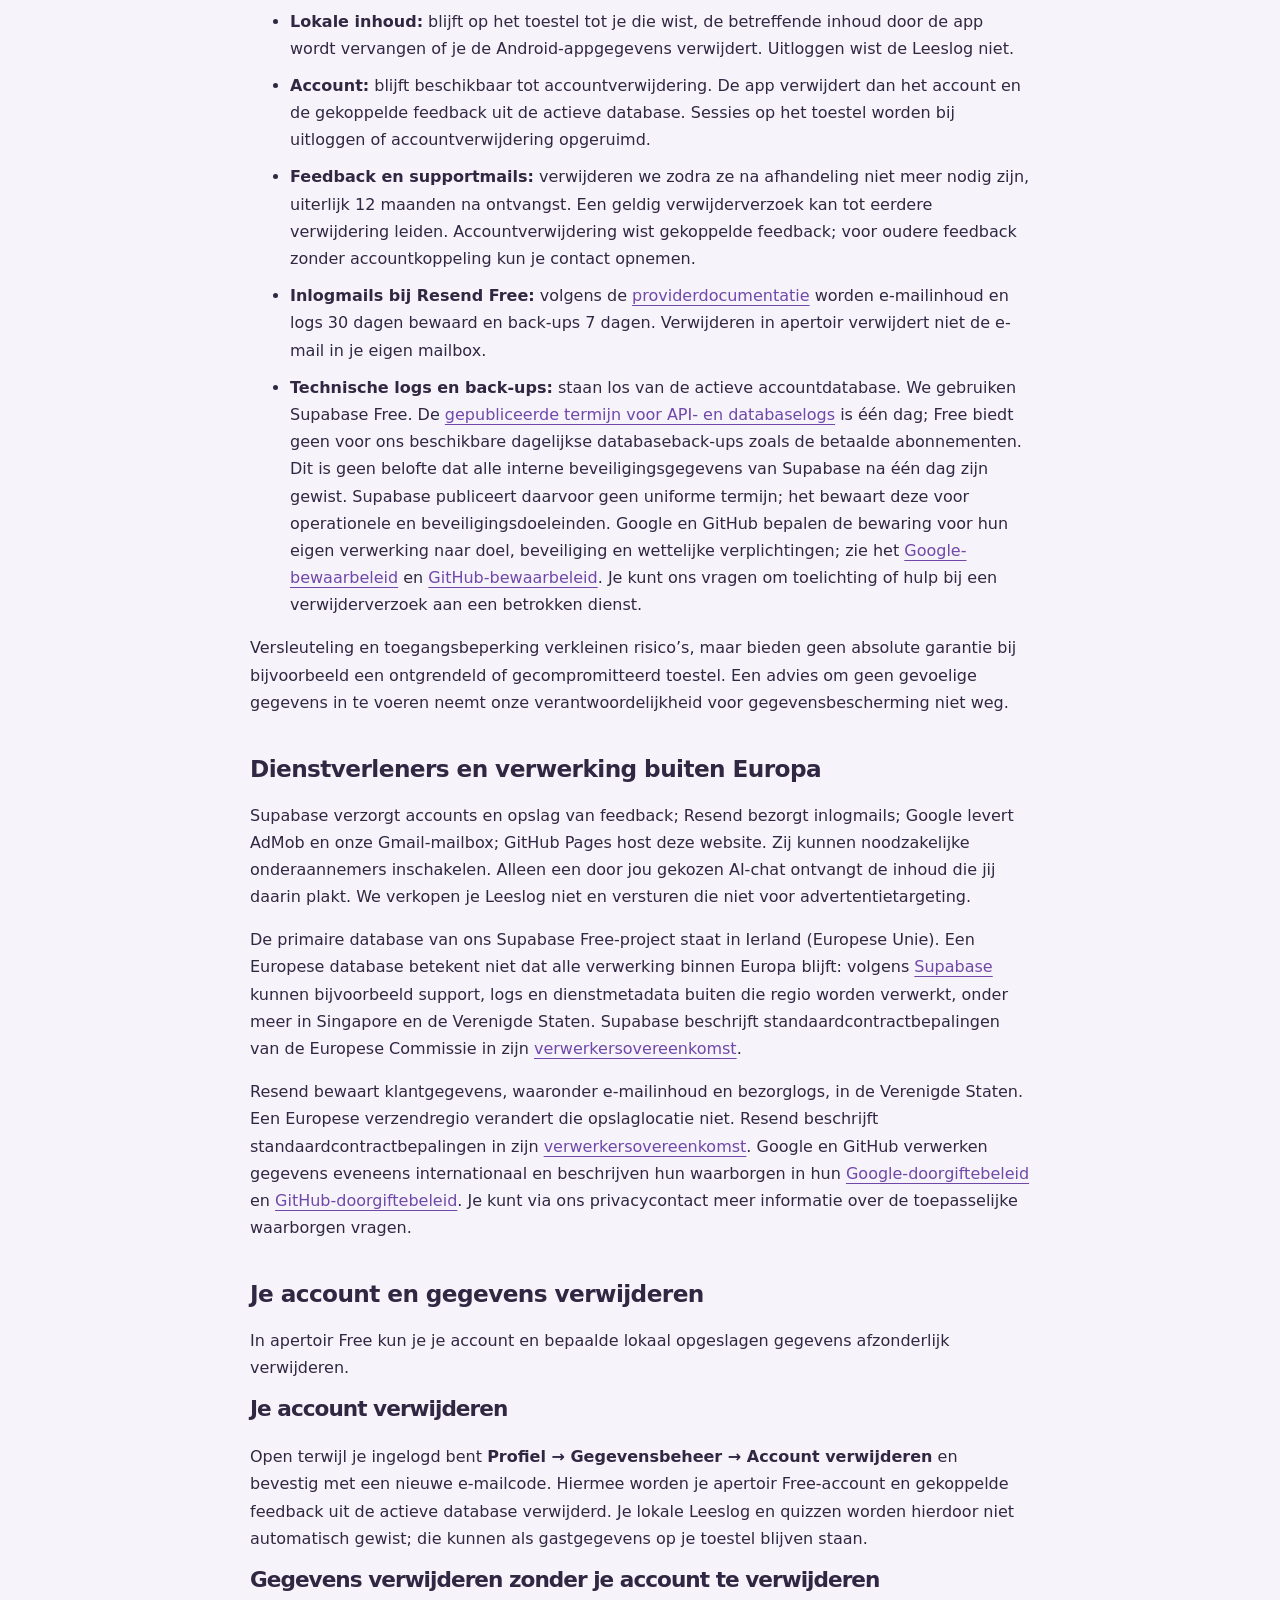
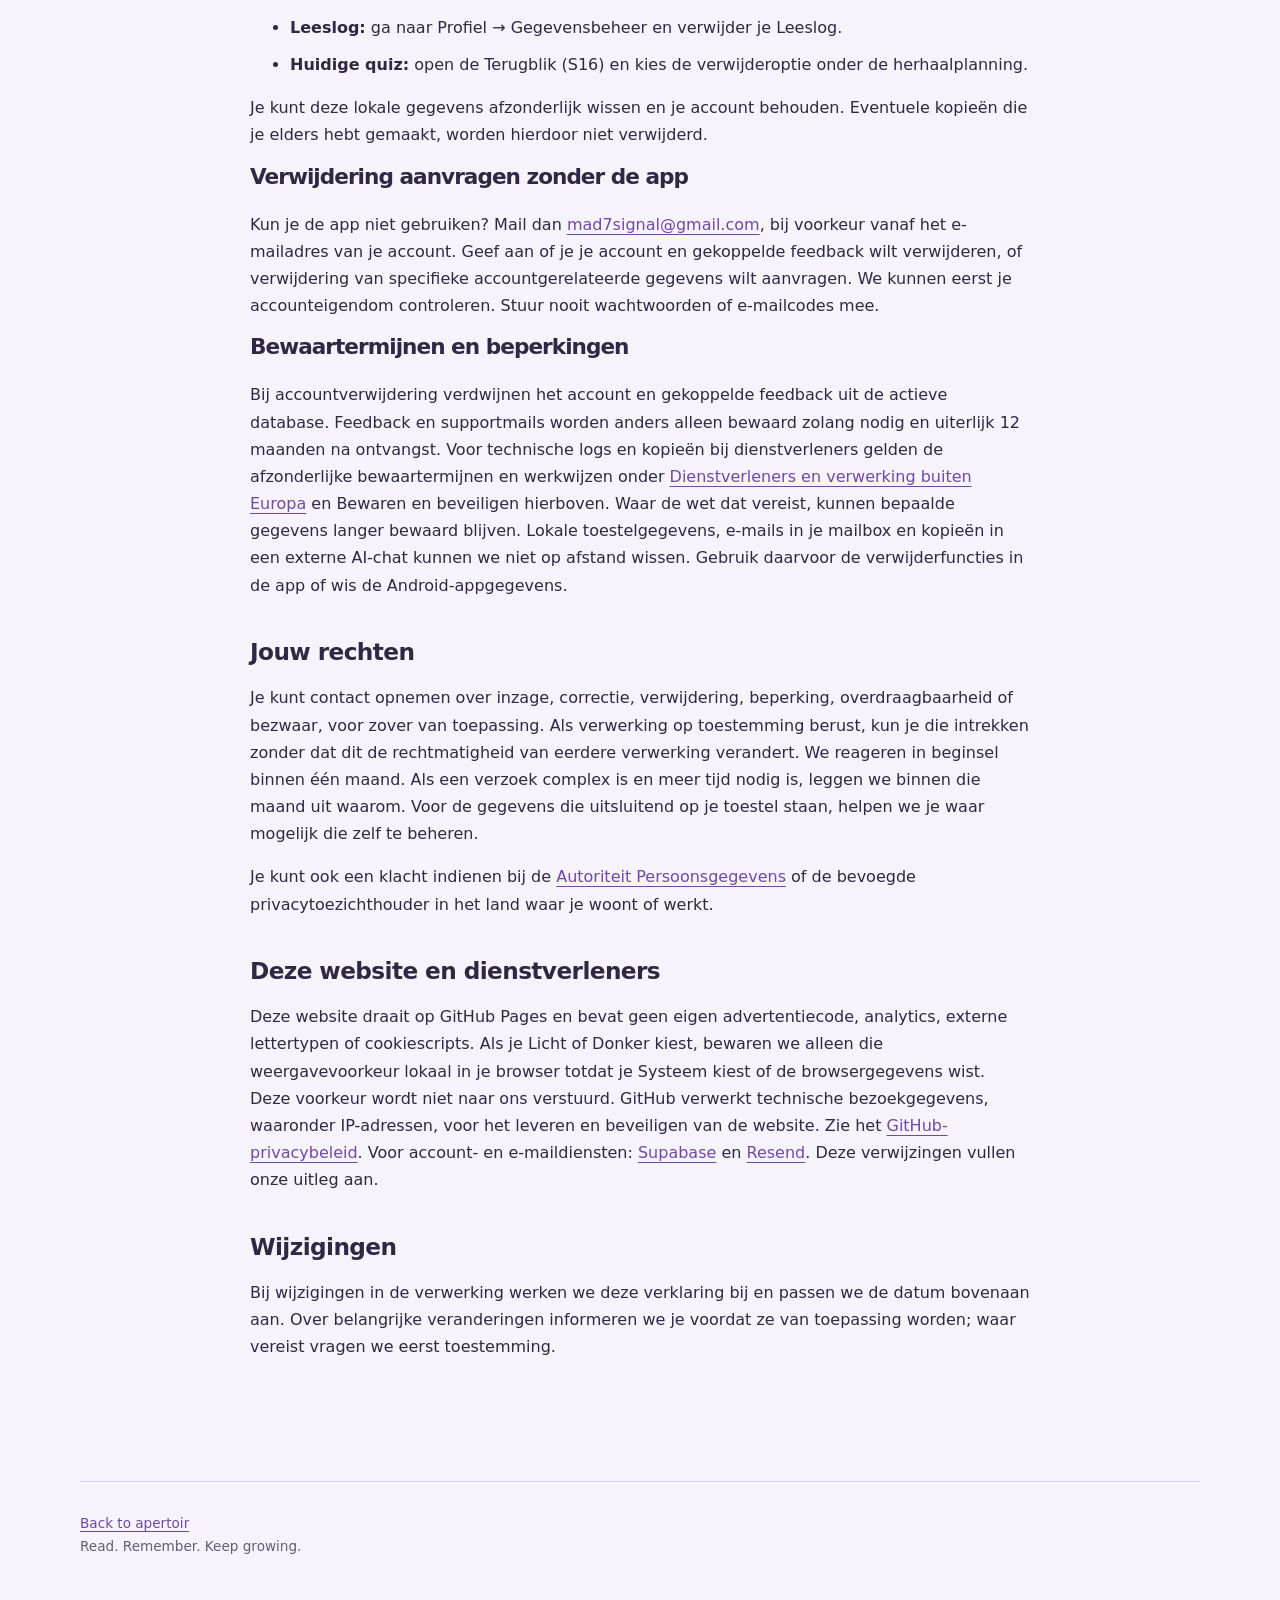
==== commit 285cc551: "Clarify account and local data deletion instructions for Google Play" ====
--- a/privacy/index.html
+++ b/privacy/index.html
@@ -17,7 +17,7 @@
   <main class="legal wrap" id="inhoud">
     <section id="english" lang="en" aria-labelledby="english-title">
       <p class="eyebrow">apertoir Free</p><h1 id="english-title">Privacy notice</h1>
-      <p class="meta">Version 1.5 · 8 November 2026</p>
+      <p class="meta">Version 1.6 · 11 November 2026</p>
       <p class="notice">This notice describes apertoir Free for Android and preparations for the Google Play version. Your reading log stays on your device. Accounts, feedback and technical data for online services are explained below. Development builds use test ads; the planned public version uses live ads. The new Free build uses your locally selected age group and Google’s privacy check to determine whether it may request ads.</p>
       <nav aria-label="On this page"><a href="#data-en">Your data</a><a href="#ai-en">Your AI chat</a><a href="#ads-en">Ads</a><a href="#delete-account">Deletion</a><a href="#contact-en">Contact</a></nav>
       <h2 id="contact-en">Developer and contact</h2><p>apertoir is developed by Mark Amante, responsible for processing personal data for apertoir. Contact <a href="mailto:mad7signal@gmail.com">mad7signal@gmail.com</a> for privacy questions, access, correction or deletion. This notice covers apertoir Free for Android and this website. The separate prototype with automatic AI routes is outside its scope.</p>
@@ -43,14 +43,27 @@
       </ul>
       <p>Encryption and access restrictions reduce risks but cannot guarantee protection on an unlocked or compromised device. Advice about sensitive input does not remove our data-protection responsibilities.</p>
       <h2>Providers and processing outside Europe</h2><p>Supabase provides accounts and feedback storage; Resend delivers sign-in emails; Google provides AdMob and our Gmail mailbox; GitHub Pages hosts this website. They may use necessary subprocessors. An AI chat you choose receives only what you paste into it. We do not sell your reading log or send it for ad targeting.</p><p>Our Supabase Free project's primary database is in Ireland (European Union). An EU database does not mean all processing stays in Europe: <a href="https://supabase.com/legal/privacy-resources/data-residency-and-transfers-faq">Supabase</a> explains that support, logs and service metadata may be processed elsewhere, including Singapore and the United States. Its <a href="https://supabase.com/legal/customer-resources/data-processing-addendum">data processing addendum</a> describes European Commission standard contractual clauses.</p><p>Resend stores customer data, including email content and delivery logs, in the United States. Selecting a European sending region does not change that storage location. Resend's <a href="https://resend.com/legal/dpa">data processing addendum</a> describes standard contractual clauses. Google and GitHub also process internationally and explain safeguards in <a href="https://policies.google.com/privacy/frameworks">Google's transfer policy</a> and <a href="https://docs.github.com/en/site-policy/privacy-policies/github-general-privacy-statement#international-data-transfers">GitHub's transfer policy</a>. Contact us for more information on applicable safeguards.</p>
-      <h2 id="delete-account">Delete your account or data</h2><p>While signed in, open Profile → Data management → Delete account and confirm with a fresh email code. This deletes your account and linked feedback. To erase local data too, delete your reading log under Profile → Data management. Delete the current quiz from its Recap (S16), below the repeat scheduling option. Otherwise this local data remains on the device as guest data.</p><p>If you cannot use the app, email <a href="mailto:mad7signal@gmail.com?subject=apertoir%20Free%20-%20account%20deletion">mad7signal@gmail.com</a>, preferably from your account address, and request deletion for apertoir Free. We may verify account ownership. Never send passwords or sign-in codes. We cannot remotely erase local device data or copies in your mailbox or AI chat.</p>
+      <h2 id="delete-account">Delete your account or data</h2>
+      <p>apertoir Free lets you delete your account and certain locally stored data separately.</p>
+      <h3>Delete your account</h3>
+      <p>While signed in, open <strong>Profile → Data management → Delete account</strong> and confirm with a fresh email verification code. This removes your apertoir Free account and its linked feedback from the active database. Deleting your account does not automatically erase your locally stored reading log or quizzes; those may remain on the device as guest data.</p>
+      <h3>Delete data without deleting your account</h3>
+      <ul>
+        <li><strong>Reading log:</strong> go to Profile → Data management and delete your reading log.</li>
+        <li><strong>Current quiz:</strong> open its Recap (S16) and use the deletion option below the repeat scheduling option.</li>
+      </ul>
+      <p>You can delete this selected local data while keeping your account. These actions do not delete other copies you may have made.</p>
+      <h3>Request deletion without using the app</h3>
+      <p>If you cannot access the app, email <a href="mailto:mad7signal@gmail.com?subject=Apertoir%20Free%20-%20Data%20Deletion%20Request">mad7signal@gmail.com</a>, preferably from your account email address. Specify whether you want your account and linked feedback deleted, or want to request deletion of particular account-related data. We may need to verify account ownership. Never send passwords or email verification codes.</p>
+      <h3>Retention and limitations</h3>
+      <p>Account deletion removes the account and linked feedback from the active database. Feedback and support emails are otherwise kept only as needed and for no longer than 12 months after receipt; technical logs and provider-held copies have the separate retention practices explained in <a href="#delete-account">Retention and protection</a> above. Information may also be retained where legally required. We cannot remotely erase local data on your device, emails in your mailbox or copies in an external AI chat. To remove local reading data, use the app's deletion controls or clear the app's Android data.</p>
       <h2>Your rights</h2><p>Contact us about access, correction, deletion, restriction, portability or objection where applicable. Where processing relies on consent, you may withdraw it without affecting earlier lawful processing. We normally respond within one month, or explain within that month why a complex request needs more time. For device-only data, we help you manage it yourself where possible. You may complain to the <a href="https://autoriteitpersoonsgegevens.nl/en">Dutch Data Protection Authority</a> or the competent authority where you live or work.</p>
       <h2>This website</h2><p>This website runs on GitHub Pages and has no custom advertising, analytics, external fonts or cookie scripts. If you choose Light or Dark, only that display preference is stored locally in your browser until you choose System or clear your browser data. This preference is not sent to us. GitHub processes technical visit data, including IP addresses, to deliver and secure the website. Provider policies: <a href="https://docs.github.com/en/site-policy/privacy-policies/github-general-privacy-statement">GitHub</a>, <a href="https://supabase.com/privacy">Supabase</a> and <a href="https://resend.com/legal/privacy-policy">Resend</a>. These links supplement our own explanation.</p>
       <h2>Changes</h2><p>We update this notice and its date when processing changes. We will inform you of important changes before they apply and request consent first where required.</p>
     </section>
     <section class="language-section" id="nederlands" lang="nl" aria-labelledby="nederlands-title">
     <p class="eyebrow">apertoir Free</p><h2 id="nederlands-title">Privacyverklaring</h2>
-    <p class="meta">Versie 1.5 · 8 november 2026</p>
+    <p class="meta">Versie 1.6 · 11 november 2026</p>
     <p class="notice">Deze verklaring beschrijft apertoir Free voor Android en de voorbereiding van de Google Play-versie. Je Leeslog blijft op je toestel. Accounts, feedback en technische gegevens voor online diensten worden hieronder uitgelegd. Ontwikkelbuilds gebruiken testadvertenties; de voorgenomen publieke versie gebruikt echte advertenties. De nieuwe Free-build bepaalt op basis van je lokale leeftijdskeuze en Googles privacycontrole of advertenties mogen worden aangevraagd.</p>
     <nav aria-label="Op deze pagina"><a href="#gegevens">Welke gegevens?</a><a href="#ai">Eigen AI-chat</a><a href="#advertenties">Advertenties</a><a href="#verwijderen">Verwijderen</a><a href="#contact">Contact</a></nav>
     <h2 id="contact">Wie maakt apertoir?</h2>
@@ -94,8 +107,19 @@
     <p>De primaire database van ons Supabase Free-project staat in Ierland (Europese Unie). Een Europese database betekent niet dat alle verwerking binnen Europa blijft: volgens <a href="https://supabase.com/legal/privacy-resources/data-residency-and-transfers-faq">Supabase</a> kunnen bijvoorbeeld support, logs en dienstmetadata buiten die regio worden verwerkt, onder meer in Singapore en de Verenigde Staten. Supabase beschrijft standaardcontractbepalingen van de Europese Commissie in zijn <a href="https://supabase.com/legal/customer-resources/data-processing-addendum">verwerkersovereenkomst</a>.</p>
     <p>Resend bewaart klantgegevens, waaronder e-mailinhoud en bezorglogs, in de Verenigde Staten. Een Europese verzendregio verandert die opslaglocatie niet. Resend beschrijft standaardcontractbepalingen in zijn <a href="https://resend.com/legal/dpa">verwerkersovereenkomst</a>. Google en GitHub verwerken gegevens eveneens internationaal en beschrijven hun waarborgen in hun <a href="https://policies.google.com/privacy/frameworks">Google-doorgiftebeleid</a> en <a href="https://docs.github.com/en/site-policy/privacy-policies/github-general-privacy-statement#international-data-transfers">GitHub-doorgiftebeleid</a>. Je kunt via ons privacycontact meer informatie over de toepasselijke waarborgen vragen.</p>
     <h2 id="verwijderen">Je account en gegevens verwijderen</h2>
-    <ol><li>Open Profiel → Gegevensbeheer → Account verwijderen terwijl je ingelogd bent.</li><li>Bevestig met een nieuwe e-mailcode. Hiermee verwijder je het account en de gekoppelde feedback.</li><li>Wis je lokale Leeslog onder Profiel → Gegevensbeheer als je die ook wilt verwijderen. Je wist de huidige quiz bij Terugblik (S16), onder de herhaalplanning. Ze blijven anders als gastgegevens op je toestel staan.</li></ol>
-    <p>Kun je de app niet gebruiken? Stuur een verwijderverzoek aan <a href="mailto:mad7signal@gmail.com?subject=apertoir%20Free%20-%20verwijderverzoek">mad7signal@gmail.com</a>, bij voorkeur vanaf het e-mailadres van je account. Vermeld dat het om apertoir Free gaat. We kunnen eerst controleren of het account van jou is. Deel geen wachtwoord of inlogcode. Lokale gegevens op je toestel kunnen we niet op afstand verwijderen; kopieën in je mailbox of AI-chat beheer je bij die dienst.</p>
+    <p>In apertoir Free kun je je account en bepaalde lokaal opgeslagen gegevens afzonderlijk verwijderen.</p>
+    <h3>Je account verwijderen</h3>
+    <p>Open terwijl je ingelogd bent <strong>Profiel → Gegevensbeheer → Account verwijderen</strong> en bevestig met een nieuwe e-mailcode. Hiermee worden je apertoir Free-account en gekoppelde feedback uit de actieve database verwijderd. Je lokale Leeslog en quizzen worden hierdoor niet automatisch gewist; die kunnen als gastgegevens op je toestel blijven staan.</p>
+    <h3>Gegevens verwijderen zonder je account te verwijderen</h3>
+    <ul>
+      <li><strong>Leeslog:</strong> ga naar Profiel → Gegevensbeheer en verwijder je Leeslog.</li>
+      <li><strong>Huidige quiz:</strong> open de Terugblik (S16) en kies de verwijderoptie onder de herhaalplanning.</li>
+    </ul>
+    <p>Je kunt deze lokale gegevens afzonderlijk wissen en je account behouden. Eventuele kopieën die je elders hebt gemaakt, worden hierdoor niet verwijderd.</p>
+    <h3>Verwijdering aanvragen zonder de app</h3>
+    <p>Kun je de app niet gebruiken? Mail dan <a href="mailto:mad7signal@gmail.com?subject=Apertoir%20Free%20-%20verwijderverzoek">mad7signal@gmail.com</a>, bij voorkeur vanaf het e-mailadres van je account. Geef aan of je je account en gekoppelde feedback wilt verwijderen, of verwijdering van specifieke accountgerelateerde gegevens wilt aanvragen. We kunnen eerst je accounteigendom controleren. Stuur nooit wachtwoorden of e-mailcodes mee.</p>
+    <h3>Bewaartermijnen en beperkingen</h3>
+    <p>Bij accountverwijdering verdwijnen het account en gekoppelde feedback uit de actieve database. Feedback en supportmails worden anders alleen bewaard zolang nodig en uiterlijk 12 maanden na ontvangst. Voor technische logs en kopieën bij dienstverleners gelden de afzonderlijke bewaartermijnen en werkwijzen onder <a href="#dienstverleners">Dienstverleners en verwerking buiten Europa</a> en Bewaren en beveiligen hierboven. Waar de wet dat vereist, kunnen bepaalde gegevens langer bewaard blijven. Lokale toestelgegevens, e-mails in je mailbox en kopieën in een externe AI-chat kunnen we niet op afstand wissen. Gebruik daarvoor de verwijderfuncties in de app of wis de Android-appgegevens.</p>
     <h2>Jouw rechten</h2>
     <p>Je kunt contact opnemen over inzage, correctie, verwijdering, beperking, overdraagbaarheid of bezwaar, voor zover van toepassing. Als verwerking op toestemming berust, kun je die intrekken zonder dat dit de rechtmatigheid van eerdere verwerking verandert. We reageren in beginsel binnen één maand. Als een verzoek complex is en meer tijd nodig is, leggen we binnen die maand uit waarom. Voor de gegevens die uitsluitend op je toestel staan, helpen we je waar mogelijk die zelf te beheren.</p>
     <p>Je kunt ook een klacht indienen bij de <a href="https://autoriteitpersoonsgegevens.nl/">Autoriteit Persoonsgegevens</a> of de bevoegde privacytoezichthouder in het land waar je woont of werkt.</p>
--- a/assets/style.css
+++ b/assets/style.css
@@ -1,8 +1,8 @@
 :root{color-scheme:light;--bg:#f6f3fa;--paper:#fffdfb;--ink:#302842;--muted:#655d72;--purple:#7048a8;--teal:#27685f;--gold:#efc65b;--line:#dcd5e5;--on-gold:#302842;--note-start:#e9e1f5;--note-end:#e7efeb;--note-line:#30284218;--wordmark-purple:#7048a8;--wordmark-gold:#e1a936}
 :root[data-theme="dark"]{color-scheme:dark;--bg:#15121f;--paper:#221d2f;--ink:#f0eaf7;--muted:#c2b8ce;--purple:#c3a0ee;--teal:#80d4c5;--line:#44394f;--note-start:#30263f;--note-end:#203b39;--note-line:#f0eaf726;--wordmark-purple:#ae88dd;--wordmark-gold:#efc65b}
 @media(prefers-color-scheme:dark){:root:not([data-theme]){color-scheme:dark;--bg:#15121f;--paper:#221d2f;--ink:#f0eaf7;--muted:#c2b8ce;--purple:#c3a0ee;--teal:#80d4c5;--line:#44394f;--note-start:#30263f;--note-end:#203b39;--note-line:#f0eaf726;--wordmark-purple:#ae88dd;--wordmark-gold:#efc65b}}
-*{box-sizing:border-box}html{scroll-behavior:smooth;scroll-padding-top:2rem}body{margin:0;background:var(--bg);color:var(--ink);font:1rem/1.7 system-ui,-apple-system,BlinkMacSystemFont,"Segoe UI",sans-serif}a{color:var(--purple);text-underline-offset:.25em}a:hover{text-decoration-thickness:2px}a:focus-visible,select:focus-visible{outline:3px solid var(--teal);outline-offset:5px;border-radius:4px}img{max-width:100%;height:auto}.wrap{width:min(1120px,calc(100% - 48px));margin-inline:auto}.skip{position:absolute;top:-100px;background:var(--paper);padding:12px;z-index:10}.skip:focus{top:8px}.site-header{display:flex;align-items:center;justify-content:space-between;gap:24px;padding-block:28px}.brand{display:inline-flex;align-items:center;gap:12px;color:var(--purple);font-size:1.65rem;font-weight:750;letter-spacing:-.06em;text-decoration:none}.brand img{width:44px;height:44px;border-radius:13px}nav{display:flex;gap:26px;flex-wrap:wrap}nav a{font-size:.9rem;text-decoration:none}h1,h2,h3,p{margin-top:0}h1,h2,h3{line-height:1.13;letter-spacing:-.045em}h1{font-size:clamp(2.7rem,5.8vw,4.8rem);font-weight:650;margin-bottom:26px}h1 em{font-style:normal;color:var(--purple)}h2{font-size:clamp(1.9rem,3vw,2.8rem);font-weight:620}h3{font-size:1.35rem;font-weight:650}.eyebrow{color:var(--teal);font-size:.78rem;font-weight:750;letter-spacing:.1em;text-transform:uppercase;margin-bottom:20px}.hero{display:grid;grid-template-columns:1.3fr 1fr;gap:72px;align-items:center;padding-block:60px 90px}.lead{font-size:1.16rem;color:var(--muted);max-width:38ch;margin-bottom:30px}.primary{display:inline-flex;align-items:center;gap:32px;background:var(--gold);border-radius:100px;padding:14px 23px;color:var(--on-gold);font-weight:650;text-decoration:none}.small{font-size:.85rem;color:var(--muted);max-width:40ch;margin:18px 0 0}.reading-note{background:linear-gradient(140deg,var(--note-start),var(--note-end));border-radius:38px;padding:32px 34px;box-shadow:0 20px 48px #3028420a}.note-top{display:flex;align-items:center;justify-content:space-between;gap:12px;color:var(--teal);font-size:.8rem}.sun{font-size:2.5rem;color:var(--teal)}.note-heading{font-size:3.3rem;line-height:1.08;letter-spacing:-.05em;font-weight:600;margin:24px 0 30px;color:var(--purple)}.note-line{display:flex;align-items:baseline;gap:18px;border-top:1px solid var(--note-line);padding:16px 0}.note-line span{font-size:.8rem;color:var(--teal)}.note-line p{margin:0}.note-footer{font-size:.78rem;color:var(--muted);margin:22px 0 0}.features{padding-block:30px 80px}.feature-grid{display:grid;grid-template-columns:repeat(3,1fr);gap:32px;margin-top:38px}.feature-grid article{border-top:1px solid var(--line);padding-top:24px}.feature-grid p{color:var(--muted);font-size:.95rem}.step{display:block;color:var(--teal);font-size:.8rem;font-weight:650;margin-bottom:20px}.availability{background:var(--paper);border-radius:32px;padding:42px;display:grid;grid-template-columns:1.2fr 1fr;gap:60px;align-items:center}.availability p:not(.eyebrow){color:var(--muted);max-width:45ch;margin-bottom:0}.store-list{display:grid;gap:16px}.store-status{border:1px solid var(--line);border-radius:18px;padding:20px 24px}.store-status span,.store-status strong{display:block}.store-status span{font-size:1.2rem;font-weight:650}.store-status strong{font-size:.85rem;color:var(--muted);font-weight:400}.site-footer{margin-top:64px;padding-block:30px 42px;border-top:1px solid var(--line);font-size:.85rem;color:var(--muted)}.brand-text{font-size:1.5rem;font-weight:750;letter-spacing:-.06em;color:var(--purple);margin-bottom:8px}.site-footer nav{margin-top:20px}.legal{max-width:780px;padding-block:40px}.legal h1{font-size:clamp(2rem,5vw,3.5rem)}.legal h2{font-size:1.45rem;letter-spacing:-.025em;margin-top:40px}.legal p,.legal li{overflow-wrap:anywhere}.legal li{margin-bottom:10px}.legal .notice{border-left:4px solid var(--gold);background:var(--paper);padding:20px 24px;border-radius:0 16px 16px 0}.legal .meta{color:var(--muted);font-size:.9rem}.legal nav{padding-block:16px;border-bottom:1px solid var(--line)}.legal a{overflow-wrap:anywhere}.language-section{border-top:1px solid var(--line);margin-top:56px;padding-top:36px}
-@media(max-width:760px){.wrap{width:calc(100% - 36px)}.site-header{padding-block:20px}.site-header nav{gap:14px}.hero{grid-template-columns:1fr;gap:36px;padding-block:30px 50px}.reading-note{max-width:480px;width:100%;padding:28px}.note-heading{font-size:2.8rem}.feature-grid{grid-template-columns:1fr;gap:18px}.features{padding-bottom:44px}.availability{grid-template-columns:1fr;padding:28px;gap:28px}.site-footer{margin-top:40px}.brand{font-size:1.4rem}.brand img{width:36px;height:36px}.legal{padding-block:26px}}
+*{box-sizing:border-box}html{scroll-behavior:smooth;scroll-padding-top:2rem}body{margin:0;background:var(--bg);color:var(--ink);font:1rem/1.7 system-ui,-apple-system,BlinkMacSystemFont,"Segoe UI",sans-serif}a{color:var(--purple);text-underline-offset:.25em}a:hover{text-decoration-thickness:2px}a:focus-visible,select:focus-visible{outline:3px solid var(--teal);outline-offset:5px;border-radius:4px}img{max-width:100%;height:auto}.wrap{width:min(1120px,calc(100% - 48px));margin-inline:auto}.skip{position:absolute;top:-100px;background:var(--paper);padding:12px;z-index:10}.skip:focus{top:8px}.site-header{display:flex;align-items:center;justify-content:space-between;gap:24px;padding-block:28px}.brand{display:inline-flex;align-items:center;gap:12px;color:var(--purple);font-size:1.65rem;font-weight:750;letter-spacing:-.06em;text-decoration:none}.brand img{width:44px;height:44px;border-radius:13px}nav{display:flex;gap:26px;flex-wrap:wrap}nav a{font-size:.9rem;text-decoration:none}h1,h2,h3,p{margin-top:0}h1,h2,h3{line-height:1.13;letter-spacing:-.045em}h1{font-size:clamp(2.7rem,5.8vw,4.8rem);font-weight:650;margin-bottom:26px}h1 em{font-style:normal;color:var(--purple)}h2{font-size:clamp(1.9rem,3vw,2.8rem);font-weight:620}h3{font-size:1.35rem;font-weight:650}.eyebrow{color:var(--teal);font-size:.78rem;font-weight:750;letter-spacing:.1em;text-transform:uppercase;margin-bottom:20px}.hero{display:grid;grid-template-columns:1.3fr 1fr;gap:72px;align-items:center;padding-block:60px 90px}.lead{font-size:1.16rem;color:var(--muted);max-width:38ch;margin-bottom:30px}.primary{display:inline-flex;align-items:center;gap:32px;background:var(--gold);border-radius:100px;padding:14px 23px;color:var(--on-gold);font-weight:650;text-decoration:none}.small{font-size:.85rem;color:var(--muted);max-width:40ch;margin:18px 0 0}.reading-note{background:linear-gradient(140deg,var(--note-start),var(--note-end));border-radius:38px;padding:32px 34px;box-shadow:0 20px 48px #3028420a}.note-top{display:flex;align-items:center;justify-content:space-between;gap:12px;color:var(--teal);font-size:.8rem}.sun{font-size:2.5rem;color:var(--teal)}.note-heading{font-size:3.3rem;line-height:1.08;letter-spacing:-.05em;font-weight:600;margin:24px 0 30px;color:var(--purple)}.note-line{display:flex;align-items:baseline;gap:18px;border-top:1px solid var(--note-line);padding:16px 0}.note-line span{font-size:.8rem;color:var(--teal)}.note-line p{margin:0}.note-footer{font-size:.78rem;color:var(--muted);margin:22px 0 0}.step{display:block;color:var(--teal);font-size:.8rem;font-weight:650;margin-bottom:20px}.availability{background:var(--paper);border-radius:32px;padding:42px;display:grid;grid-template-columns:1.2fr 1fr;gap:60px;align-items:center}.availability p:not(.eyebrow){color:var(--muted);max-width:45ch;margin-bottom:0}.store-list{display:grid;gap:16px}.store-status{border:1px solid var(--line);border-radius:18px;padding:20px 24px}.store-status span,.store-status strong{display:block}.store-status span{font-size:1.2rem;font-weight:650}.store-status strong{font-size:.85rem;color:var(--muted);font-weight:400}.site-footer{margin-top:64px;padding-block:30px 42px;border-top:1px solid var(--line);font-size:.85rem;color:var(--muted)}.brand-text{font-size:1.5rem;font-weight:750;letter-spacing:-.06em;color:var(--purple);margin-bottom:8px}.site-footer nav{margin-top:20px}.legal{max-width:780px;padding-block:40px}.legal h1{font-size:clamp(2rem,5vw,3.5rem)}.legal h2{font-size:1.45rem;letter-spacing:-.025em;margin-top:40px}.legal p,.legal li{overflow-wrap:anywhere}.legal li{margin-bottom:10px}.legal .notice{border-left:4px solid var(--gold);background:var(--paper);padding:20px 24px;border-radius:0 16px 16px 0}.legal .meta{color:var(--muted);font-size:.9rem}.legal nav{padding-block:16px;border-bottom:1px solid var(--line)}.legal a{overflow-wrap:anywhere}.language-section{border-top:1px solid var(--line);margin-top:56px;padding-top:36px}
+@media(max-width:760px){.wrap{width:calc(100% - 36px)}.site-header{padding-block:20px}.site-header nav{gap:14px}.hero{grid-template-columns:1fr;gap:36px;padding-block:30px 50px}.reading-note{max-width:480px;width:100%;padding:28px}.note-heading{font-size:2.8rem}.availability{grid-template-columns:1fr;padding:28px;gap:28px}.site-footer{margin-top:40px}.brand{font-size:1.4rem}.brand img{width:36px;height:36px}.legal{padding-block:26px}}
 @media(prefers-reduced-motion:reduce){html{scroll-behavior:auto}}
 @media print{body{background:white;color:black}.site-header,.site-footer,.skip{display:none}.wrap{width:100%}.legal{max-width:none}.legal .notice{border:1px solid #999}a{color:inherit}}
 
@@ -22,7 +22,7 @@
 .brand-text .wordmark{font-size:29px}@media(max-width:760px){.brand .wordmark{font-size:29px}}@media print{.wordmark{color:black}.wordmark-i{color:#7048a8}}
 
 /* Real app screens, in the same theme as the site. */
-.showcase{padding-block:20px 88px;scroll-margin-top:24px}.showcase-heading{max-width:680px;margin-bottom:36px}.showcase-heading h2{margin-bottom:0}.showcase-heading>p{color:var(--muted);max-width:56ch;margin:20px 0 0}.screen-gallery{display:grid;grid-template-columns:repeat(3,minmax(0,1fr));gap:24px}.screen-card{margin:0;padding:28px 24px 22px;border:1px solid var(--line);border-radius:28px;background:linear-gradient(155deg,var(--note-start),var(--paper) 70%);min-width:0}.screen-card-braindump{background:linear-gradient(155deg,var(--note-end),var(--paper) 70%)}.screen-card-quiz{background:linear-gradient(155deg,color-mix(in srgb,var(--gold) 16%,var(--paper)),var(--paper) 70%)}.screen-card figcaption{min-height:172px}.screen-card .step{margin-bottom:10px}.screen-card h3{font-size:1.35rem;line-height:1.2;letter-spacing:-.025em;margin:0 0 12px}.screen-card p{font-size:.94rem;line-height:1.55;color:var(--muted);margin:0;max-width:30ch}.screen-link{display:block;text-decoration:none;color:var(--ink);border-radius:22px}.phone-frame{display:block;max-width:260px;margin:14px auto 0;background:#15121f;border:6px solid #302b3b;border-radius:27px;overflow:hidden;box-shadow:0 16px 32px #15121f22,0 0 0 1px #ffffff30;transition:transform .2s ease,box-shadow .2s ease}.phone-frame img{display:block;width:100%;height:auto;aspect-ratio:390/844}.phone-frame .screen-dark{display:none}.screen-link:hover .phone-frame{transform:translateY(-4px);box-shadow:0 22px 38px #15121f30}.screen-link:focus-visible{outline:3px solid var(--purple);outline-offset:6px}.screen-enlarge{display:flex;justify-content:center;align-items:center;gap:8px;padding:20px 0 0;font-size:.85rem;font-weight:600;color:var(--teal)}.screens-note{margin:22px 0 0;color:var(--muted);font-size:.82rem;text-align:center}
+.showcase{padding-block:20px 88px;scroll-margin-top:24px}.showcase-heading{max-width:680px;margin:0 auto 36px;text-align:center}.showcase-heading h2{margin-bottom:0}.showcase-heading>p{color:var(--muted);max-width:56ch;margin:20px auto 0}.screen-gallery{display:grid;grid-template-columns:repeat(2,minmax(0,1fr));gap:24px}.screen-card{margin:0;padding:28px 24px 22px;border:1px solid var(--line);border-radius:28px;background:linear-gradient(155deg,var(--note-start),var(--paper) 70%);min-width:0}.screen-card-braindump{background:linear-gradient(155deg,var(--note-end),var(--paper) 70%)}.screen-card-quiz{background:linear-gradient(155deg,color-mix(in srgb,var(--gold) 16%,var(--paper)),var(--paper) 70%)}.screen-card figcaption{min-height:172px}.screen-card .step{margin-bottom:10px}.screen-card h3{font-size:1.35rem;line-height:1.2;letter-spacing:-.025em;margin:0 0 12px}.screen-card p{font-size:.94rem;line-height:1.55;color:var(--muted);margin:0;max-width:30ch}.screen-link{display:block;text-decoration:none;color:var(--ink);border-radius:22px}.phone-frame{display:block;max-width:260px;margin:14px auto 0;background:#15121f;border:6px solid #302b3b;border-radius:27px;overflow:hidden;box-shadow:0 16px 32px #15121f22,0 0 0 1px #ffffff30;transition:transform .2s ease,box-shadow .2s ease}.phone-frame img{display:block;width:100%;height:auto;aspect-ratio:390/844}.phone-frame .screen-dark{display:none}.screen-link:hover .phone-frame{transform:translateY(-4px);box-shadow:0 22px 38px #15121f30}.screen-link:focus-visible{outline:3px solid var(--purple);outline-offset:6px}.screen-enlarge{display:flex;justify-content:center;align-items:center;gap:8px;padding:20px 0 0;font-size:.85rem;font-weight:600;color:var(--teal)}.screens-note{margin:22px 0 0;color:var(--muted);font-size:.82rem;text-align:center}
 :root[data-theme="dark"] .phone-frame .screen-dark{display:block}:root[data-theme="dark"] .phone-frame .screen-light{display:none}
 @media(prefers-color-scheme:dark){:root:not([data-theme]) .phone-frame .screen-dark{display:block}:root:not([data-theme]) .phone-frame .screen-light{display:none}}
 .screen-viewer{color:var(--ink);background:var(--paper);border:1px solid var(--line);border-radius:24px;padding:0 24px 24px;width:min(560px,calc(100% - 24px));max-height:92dvh;overflow:auto;box-shadow:0 24px 100px #0006}.screen-viewer::backdrop{background:#12101cd9;backdrop-filter:blur(6px)}.viewer-heading{position:sticky;top:0;display:flex;align-items:center;justify-content:space-between;gap:16px;background:var(--paper);padding:18px 0}.viewer-heading h2{font-size:1.15rem;margin:0;line-height:1.25}.viewer-close{font:inherit;font-size:.88rem;display:flex;align-items:center;gap:10px;min-height:44px;padding:8px 14px;border:1px solid var(--line);border-radius:999px;cursor:pointer;color:var(--ink);background:var(--bg);flex-shrink:0}.viewer-close:focus-visible{outline:3px solid var(--purple);outline-offset:3px}.viewer-image{display:block;width:100%;max-width:390px;height:auto;margin:auto;border-radius:16px;border:1px solid var(--line)}
@@ -31,6 +31,19 @@
 @media(prefers-reduced-motion:reduce){.phone-frame{transition:none}.screen-link:hover .phone-frame{transform:none}}
 @media print{.screen-viewer{display:none}.screen-gallery{grid-template-columns:repeat(3,1fr)}.screen-enlarge{display:none}}
 
-/* Explain the Free quiz workflow alongside the real app screenshots. */
-.quiz-maker{scroll-margin-top:24px;padding-block:0 72px}.quiz-maker-intro{max-width:680px}.quiz-maker-intro h2{margin-bottom:20px}.quiz-maker-intro>p:last-child{max-width:56ch;color:var(--muted);margin-bottom:0}.quiz-maker-steps{list-style:none;padding:0;margin:32px 0;display:grid;grid-template-columns:repeat(3,minmax(0,1fr));gap:24px}.quiz-maker-steps li{padding:28px;border:1px solid var(--line);border-radius:24px;background:var(--paper)}.quiz-maker-steps .step{margin-bottom:16px}.quiz-maker-steps h3{margin-bottom:14px}.quiz-maker-steps p{margin:0;color:var(--muted);font-size:.95rem}.quiz-maker-details{max-width:74ch}.quiz-maker-details p{color:var(--muted);margin-bottom:16px}.quiz-maker-details strong{color:var(--ink);font-weight:650}.quiz-maker-details .quiz-maker-note{font-size:.85rem;margin-bottom:0;padding-left:16px;border-left:3px solid var(--gold)}
-@media(max-width:760px){.quiz-maker{padding-bottom:44px}.quiz-maker-steps{grid-template-columns:1fr;gap:16px;margin-block:24px}.quiz-maker-steps li{padding:24px}}
+/* Complement the app gallery with the two optional AI-chat features. */
+.ai-tools{display:grid;grid-template-columns:repeat(2,minmax(0,1fr));gap:48px;padding-bottom:72px;scroll-margin-top:24px}
+.quiz-maker{min-width:0;border-top:1px solid var(--line);padding-top:28px;scroll-margin-top:24px}
+.quiz-maker-intro{scroll-margin-top:24px}.quiz-maker-intro h2{font-size:clamp(1.8rem,2.8vw,2.4rem);text-wrap:balance;margin-bottom:20px}.quiz-maker-intro>p:last-child{max-width:56ch;color:var(--muted);margin-bottom:0}
+@media(max-width:760px){.ai-tools{grid-template-columns:1fr;gap:32px;padding-bottom:44px}.quiz-maker{padding-top:24px}}
+
+/* Keep the hero in two complete phrases at every column width. */
+.hero-copy{min-width:0;container-type:inline-size}
+.hero-copy h1{font-size:clamp(1.7rem,9.5cqi,3.5rem);line-height:1.12;text-wrap:balance}
+.hero-copy h1>span,.hero-copy h1>em{display:block}
+
+/* Reassure visitors at the main call to action without another feature block. */
+.guest-intro{max-width:48ch;margin:20px 0 0;font-size:.9rem;color:var(--muted)}
+.guest-intro strong,.guest-intro span{display:block}.guest-intro strong{color:var(--ink);font-size:1rem;margin-bottom:6px}
+
+.screen-card-topics{background:linear-gradient(155deg,var(--note-end),var(--paper) 70%)}
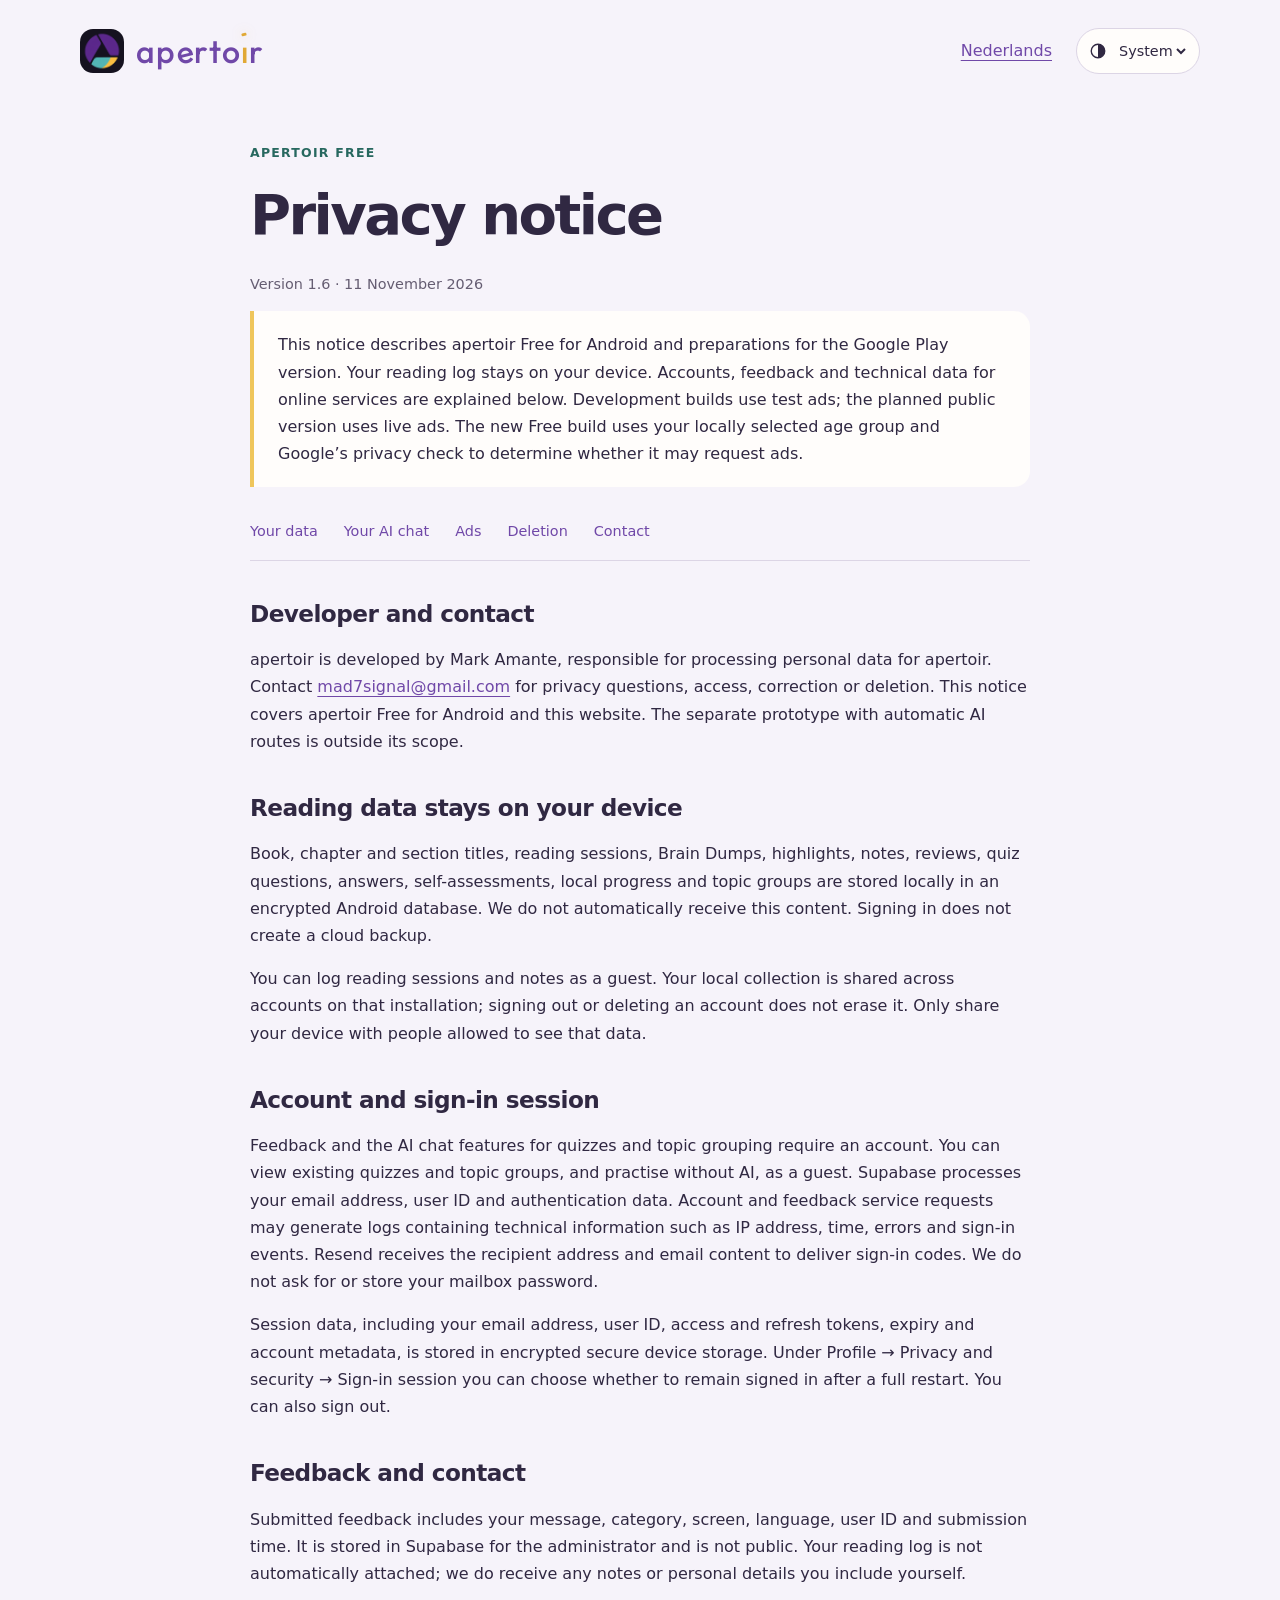
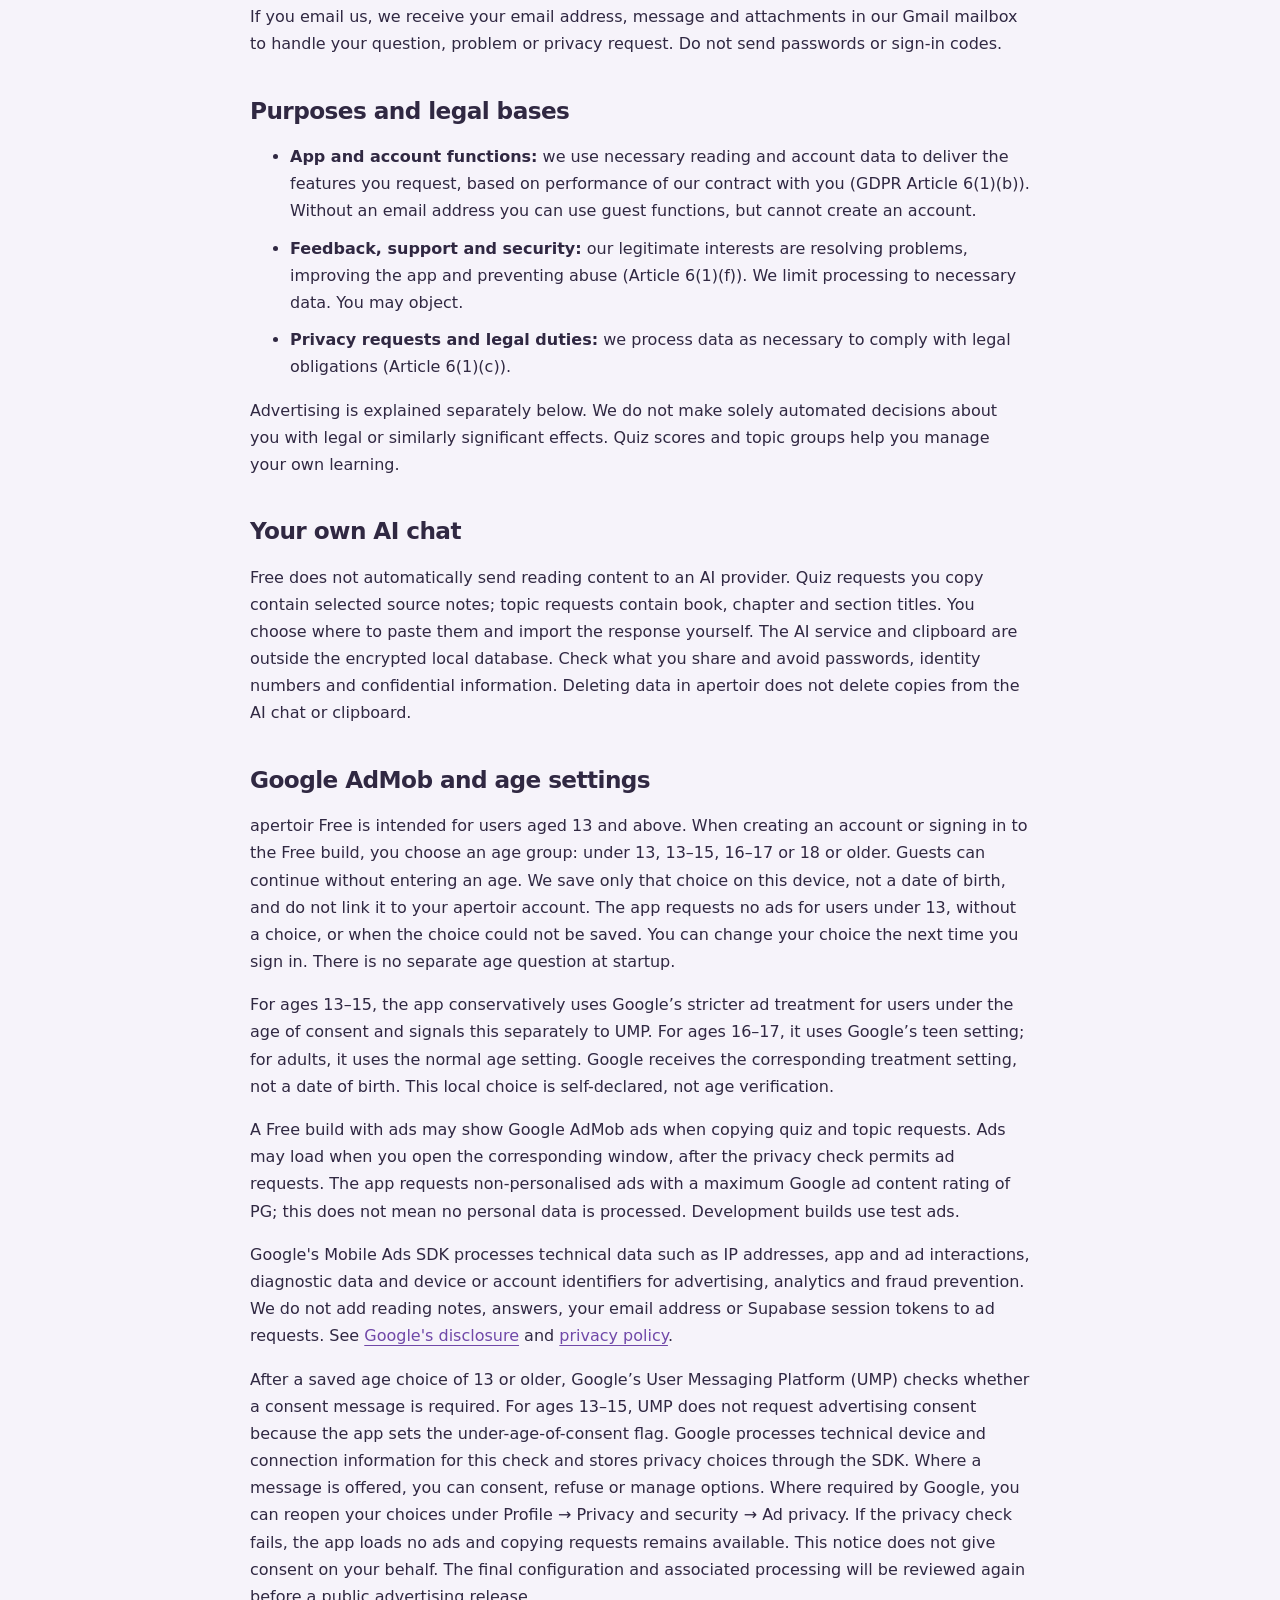
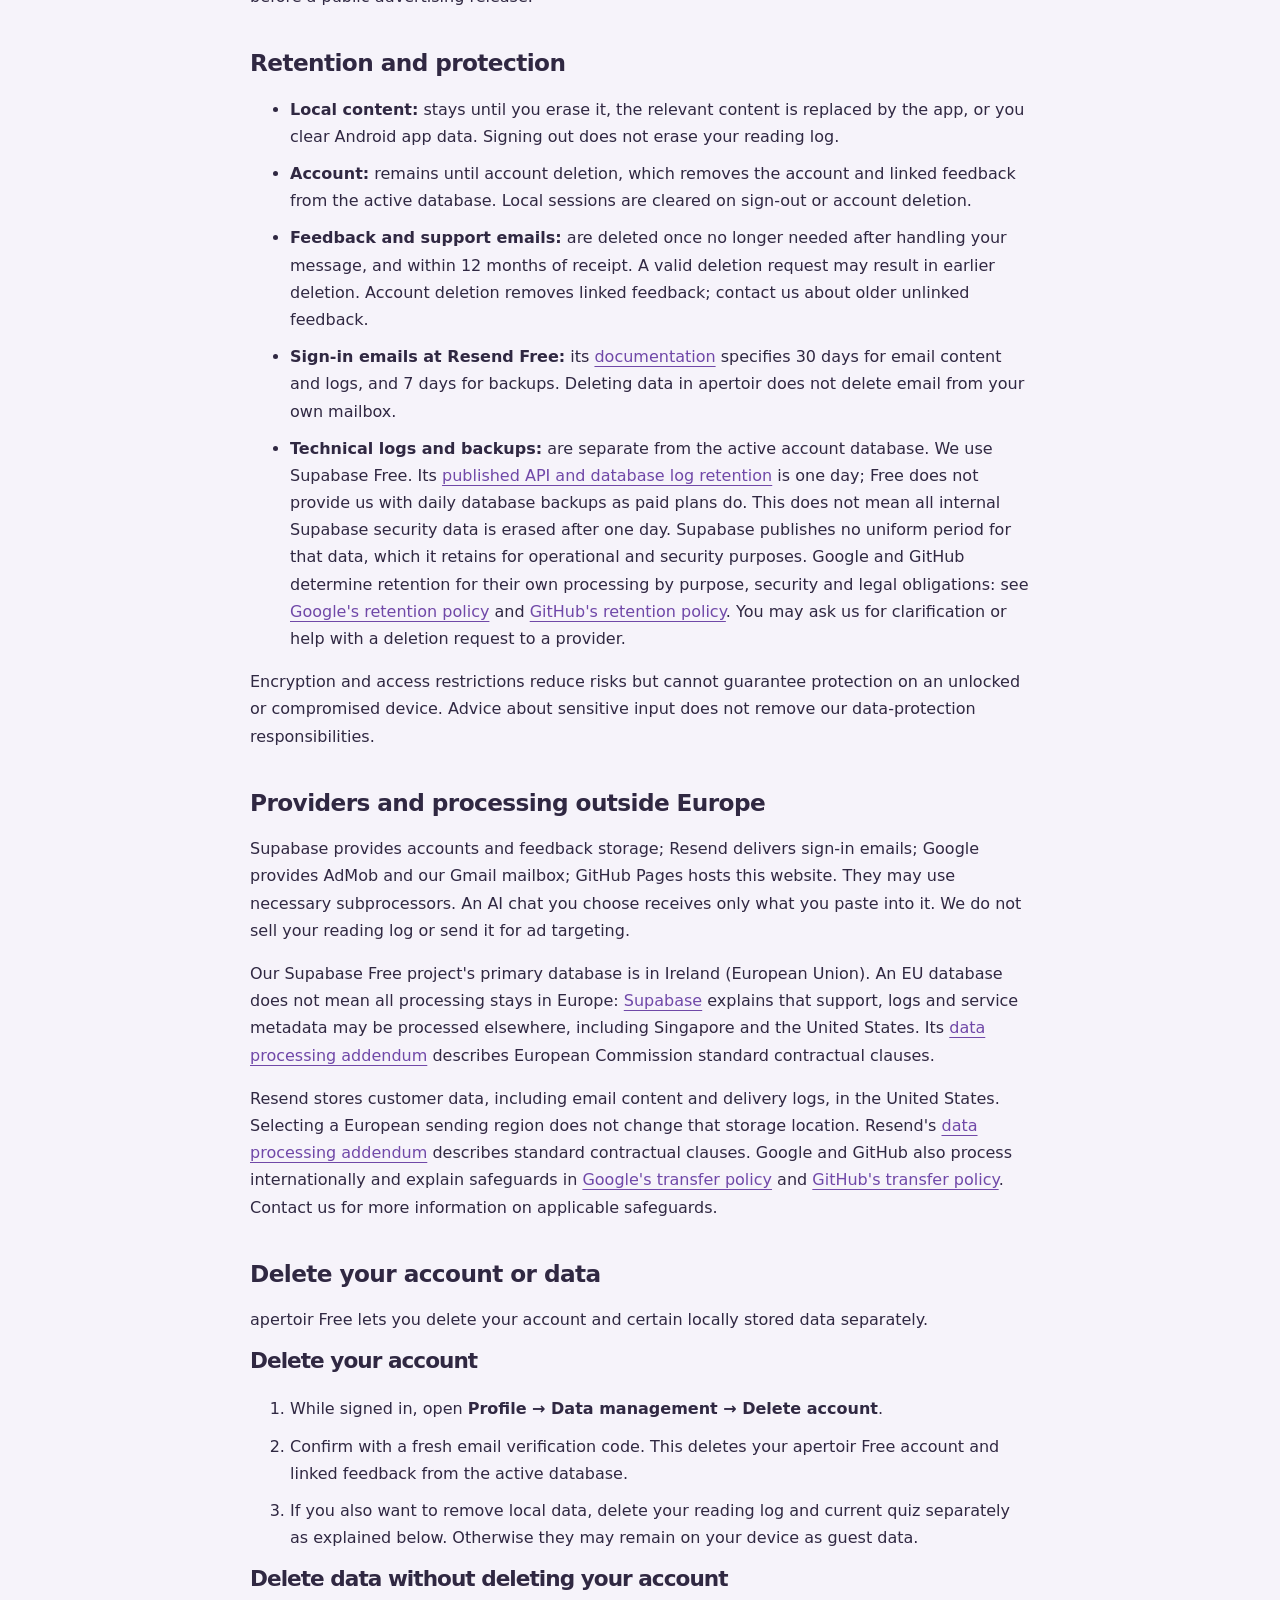
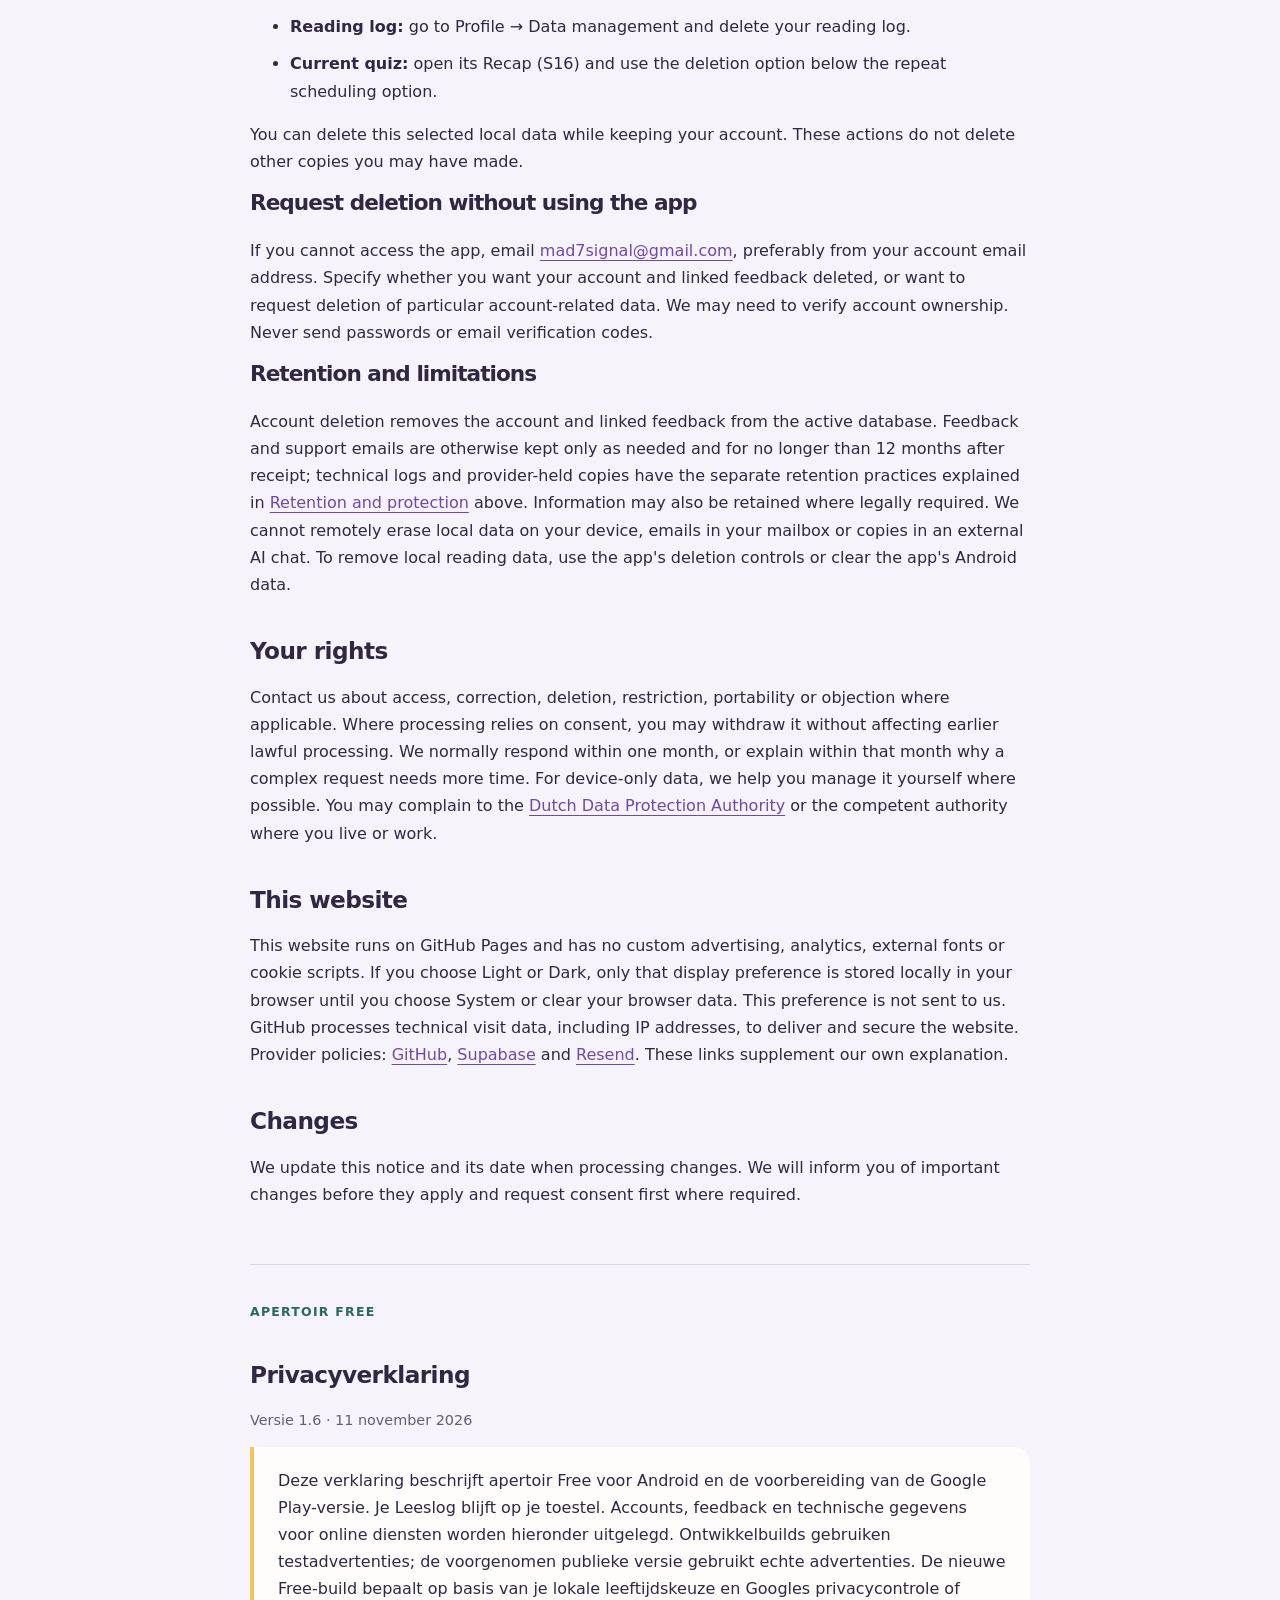
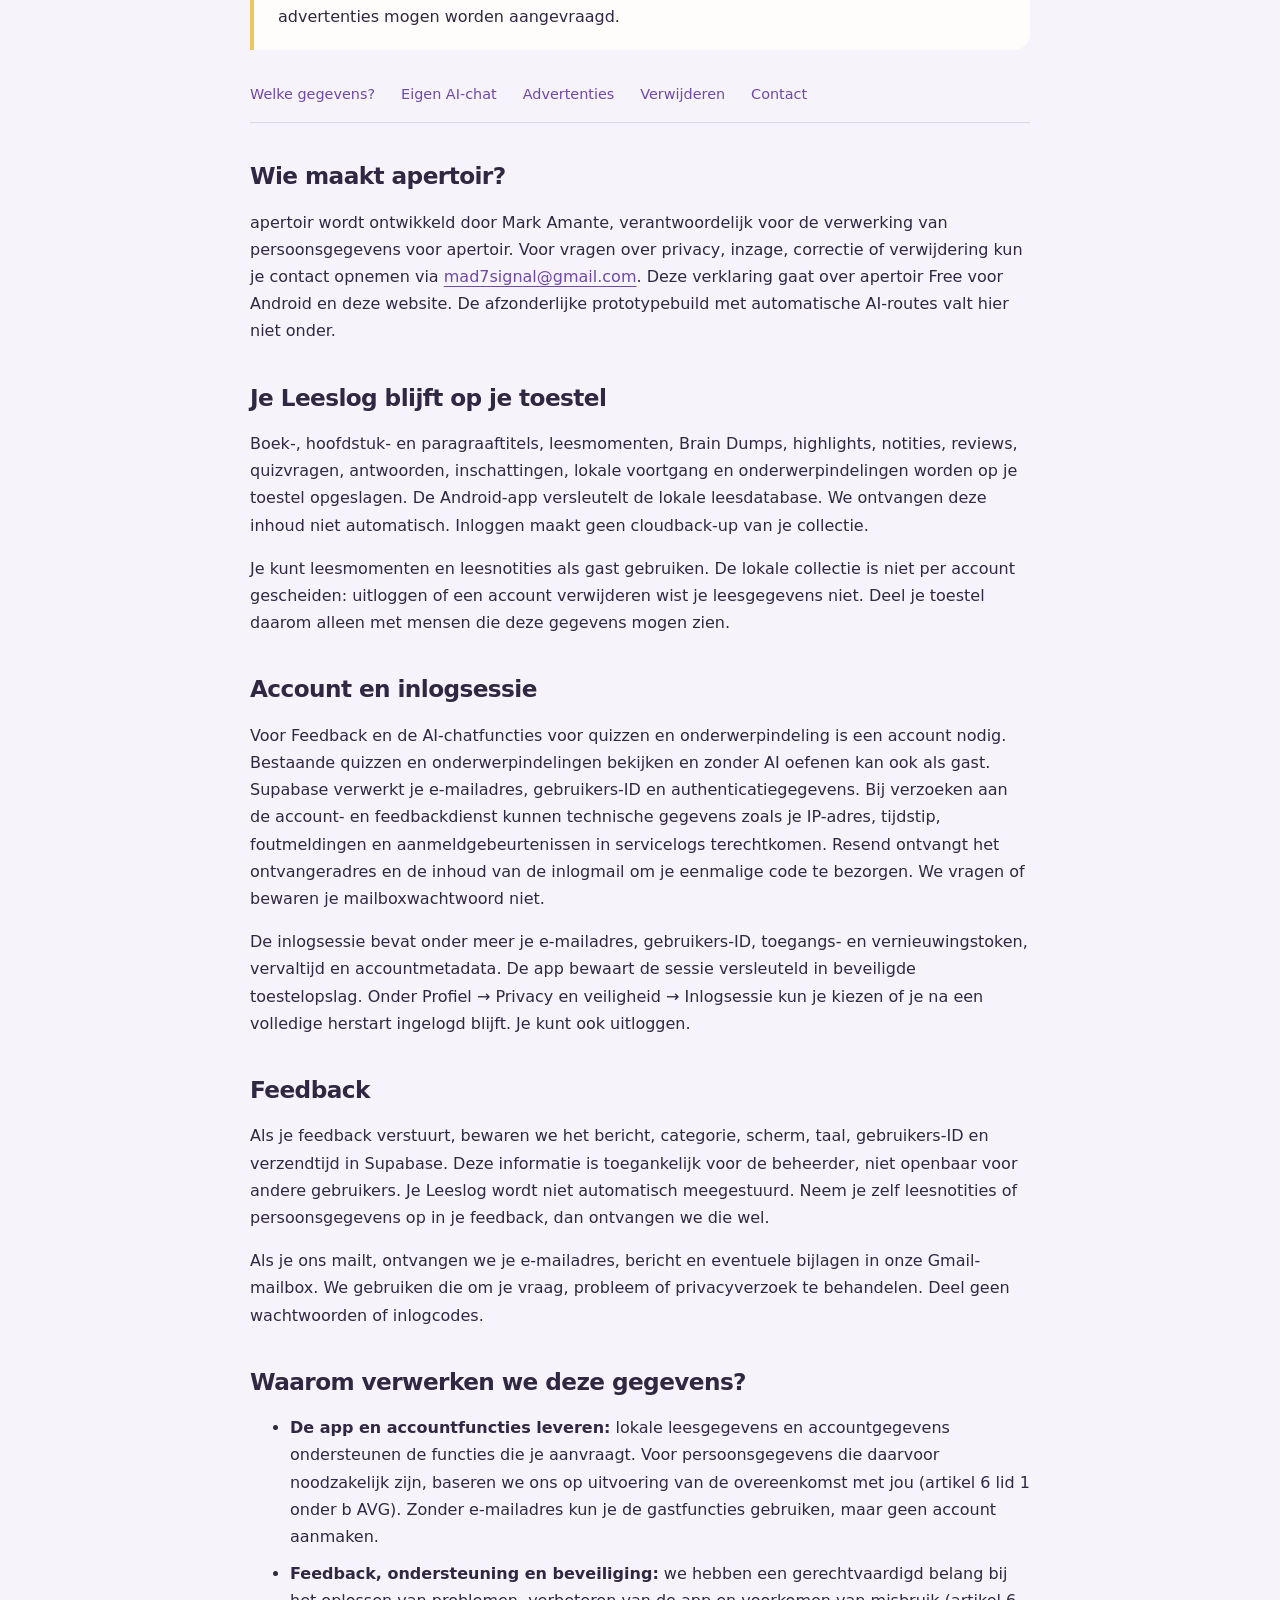
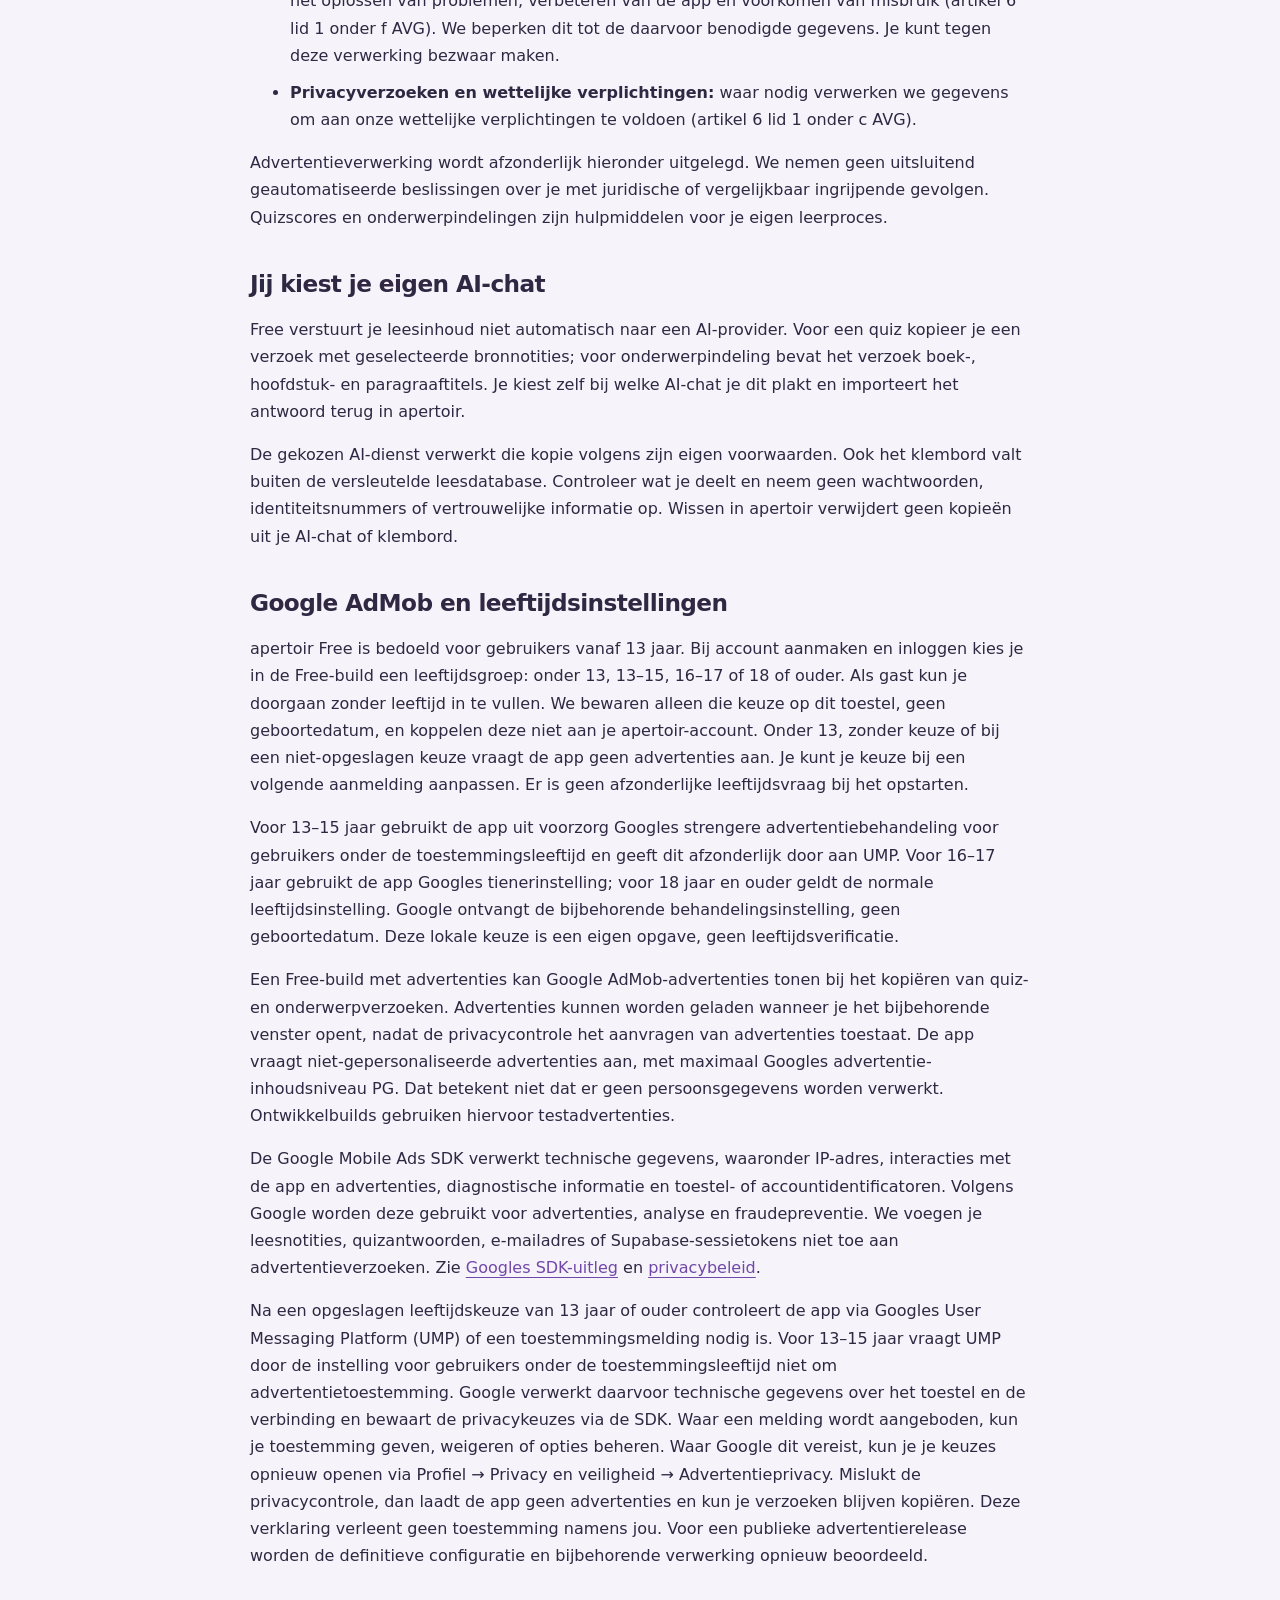
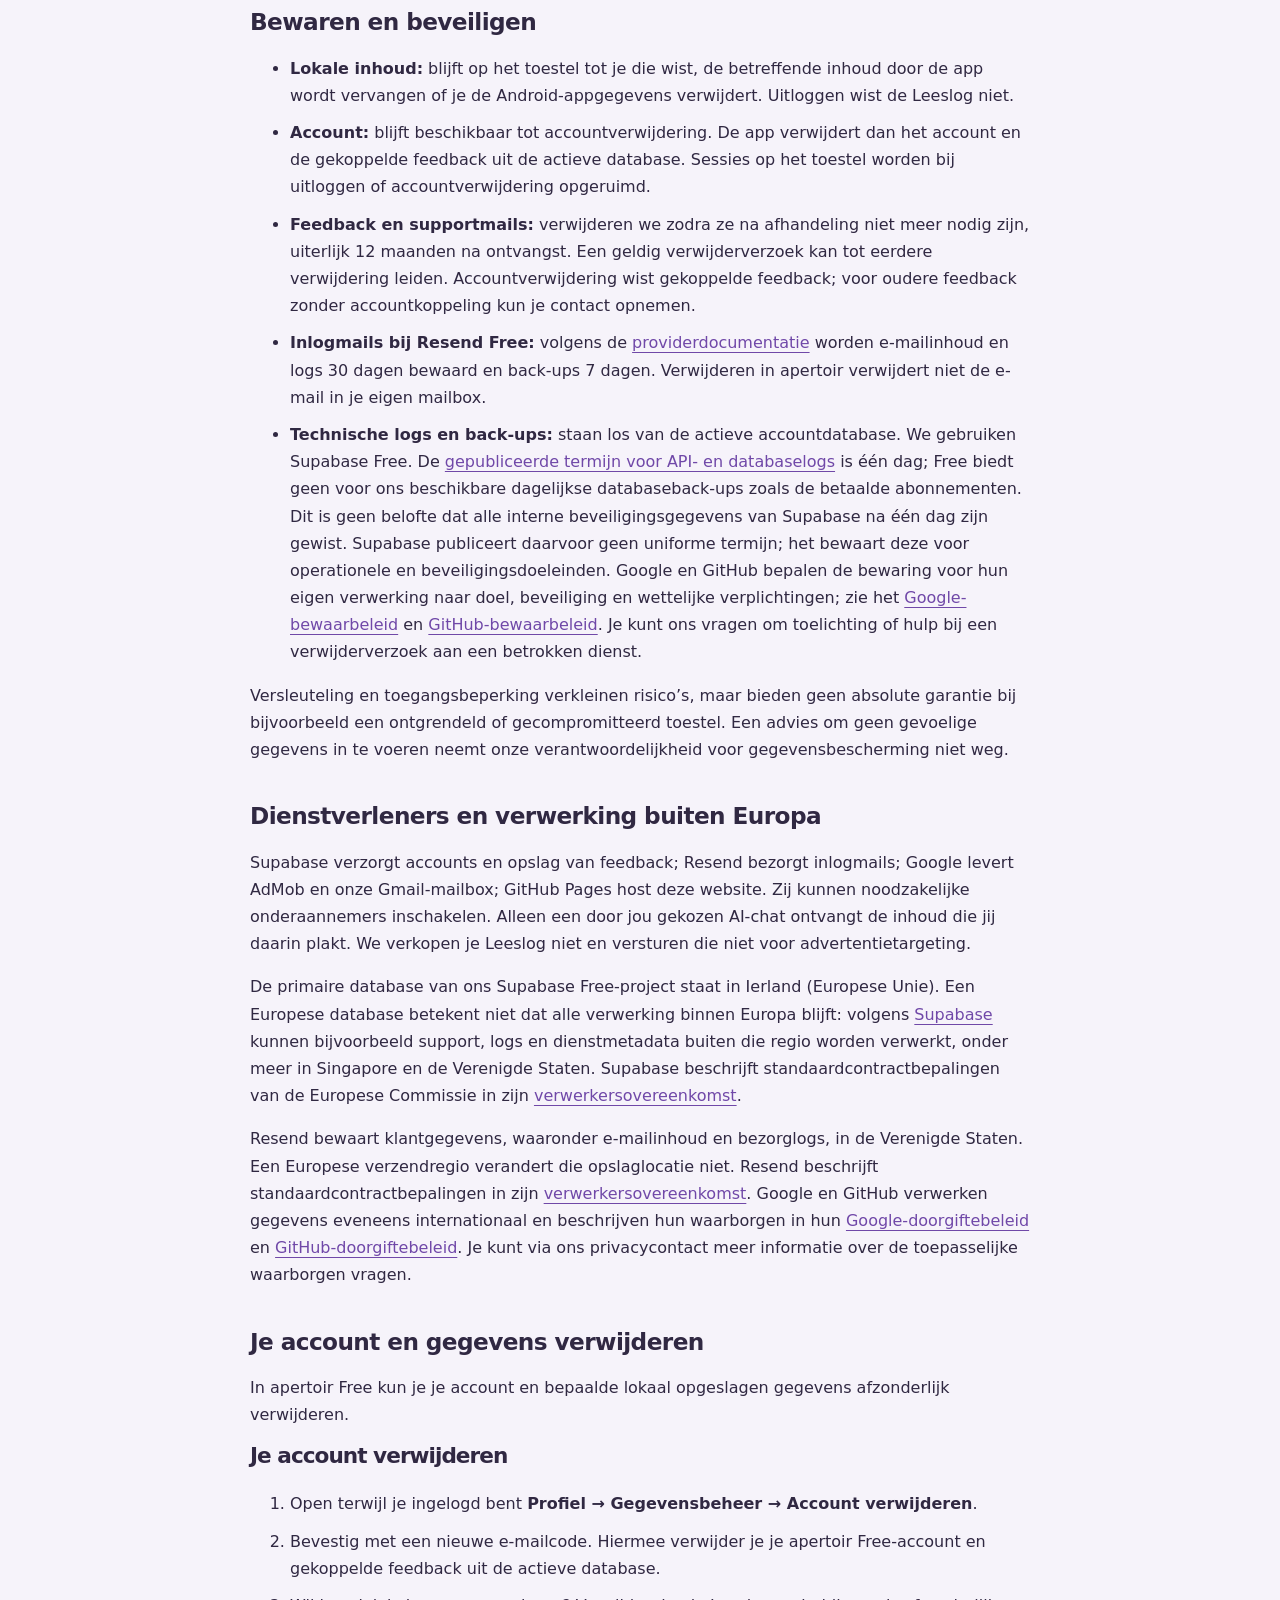
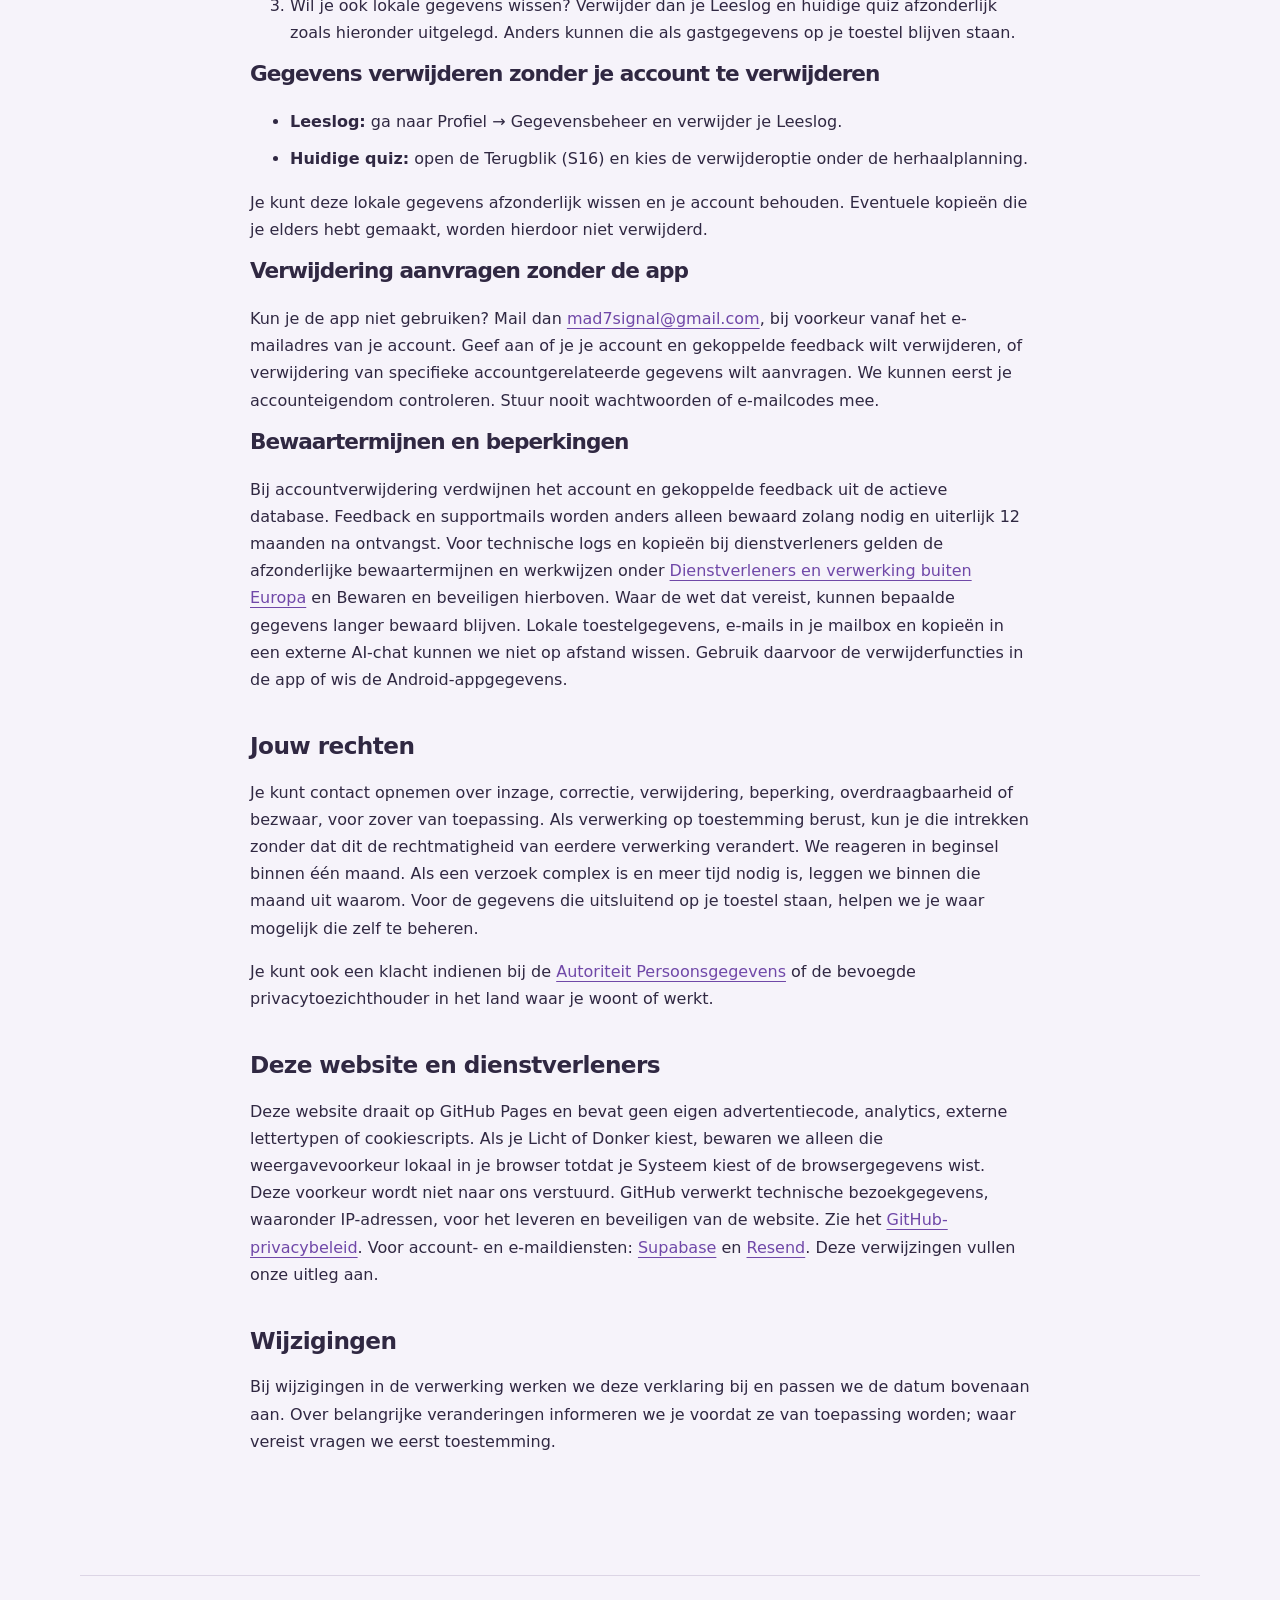
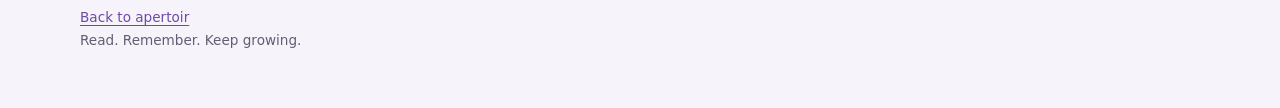
==== commit cce86d44: "Align English and Dutch deletion instructions with matching numbered steps" ====
--- a/privacy/index.html
+++ b/privacy/index.html
@@ -46,7 +46,7 @@
       <h2 id="delete-account">Delete your account or data</h2>
       <p>apertoir Free lets you delete your account and certain locally stored data separately.</p>
       <h3>Delete your account</h3>
-      <p>While signed in, open <strong>Profile → Data management → Delete account</strong> and confirm with a fresh email verification code. This removes your apertoir Free account and its linked feedback from the active database. Deleting your account does not automatically erase your locally stored reading log or quizzes; those may remain on the device as guest data.</p>
+      <ol><li>While signed in, open <strong>Profile → Data management → Delete account</strong>.</li><li>Confirm with a fresh email verification code. This deletes your apertoir Free account and linked feedback from the active database.</li><li>If you also want to remove local data, delete your reading log and current quiz separately as explained below. Otherwise they may remain on your device as guest data.</li></ol>
       <h3>Delete data without deleting your account</h3>
       <ul>
         <li><strong>Reading log:</strong> go to Profile → Data management and delete your reading log.</li>
@@ -109,7 +109,7 @@
     <h2 id="verwijderen">Je account en gegevens verwijderen</h2>
     <p>In apertoir Free kun je je account en bepaalde lokaal opgeslagen gegevens afzonderlijk verwijderen.</p>
     <h3>Je account verwijderen</h3>
-    <p>Open terwijl je ingelogd bent <strong>Profiel → Gegevensbeheer → Account verwijderen</strong> en bevestig met een nieuwe e-mailcode. Hiermee worden je apertoir Free-account en gekoppelde feedback uit de actieve database verwijderd. Je lokale Leeslog en quizzen worden hierdoor niet automatisch gewist; die kunnen als gastgegevens op je toestel blijven staan.</p>
+    <ol><li>Open terwijl je ingelogd bent <strong>Profiel → Gegevensbeheer → Account verwijderen</strong>.</li><li>Bevestig met een nieuwe e-mailcode. Hiermee verwijder je je apertoir Free-account en gekoppelde feedback uit de actieve database.</li><li>Wil je ook lokale gegevens wissen? Verwijder dan je Leeslog en huidige quiz afzonderlijk zoals hieronder uitgelegd. Anders kunnen die als gastgegevens op je toestel blijven staan.</li></ol>
     <h3>Gegevens verwijderen zonder je account te verwijderen</h3>
     <ul>
       <li><strong>Leeslog:</strong> ga naar Profiel → Gegevensbeheer en verwijder je Leeslog.</li>
